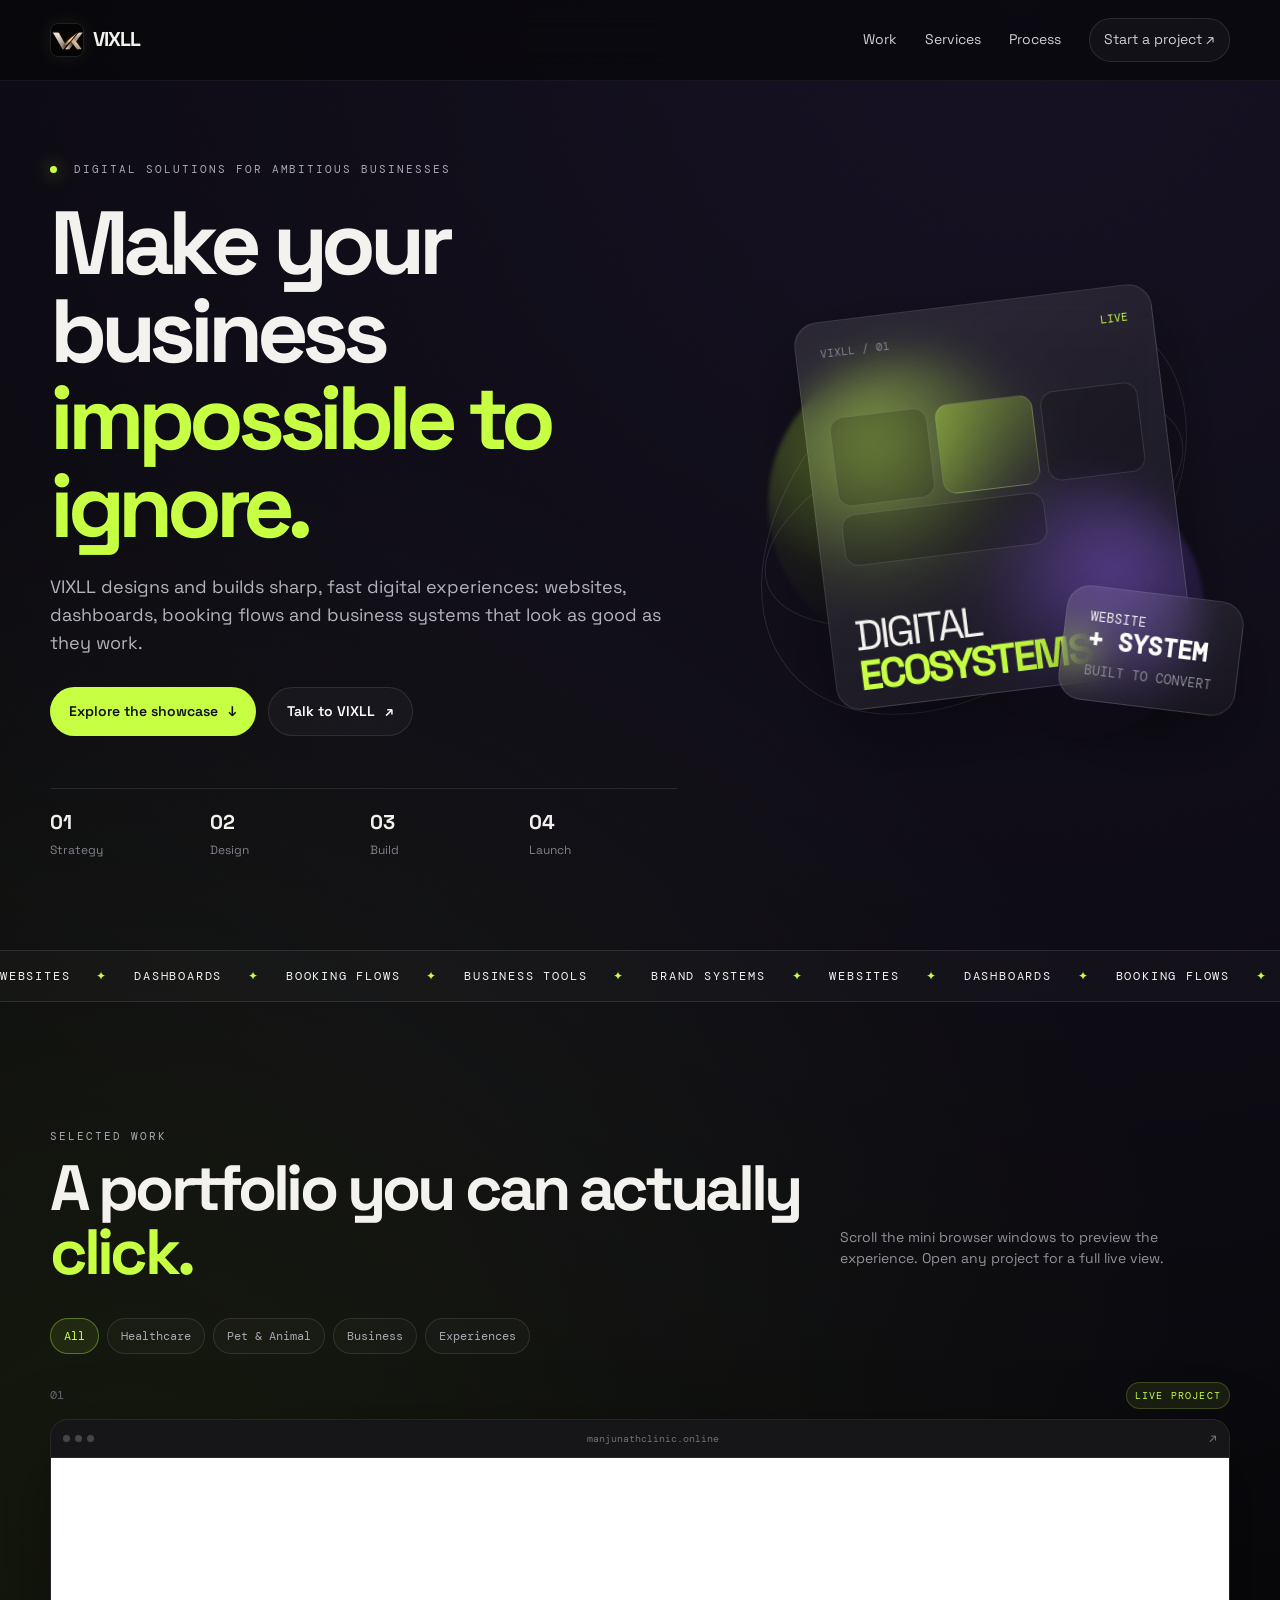
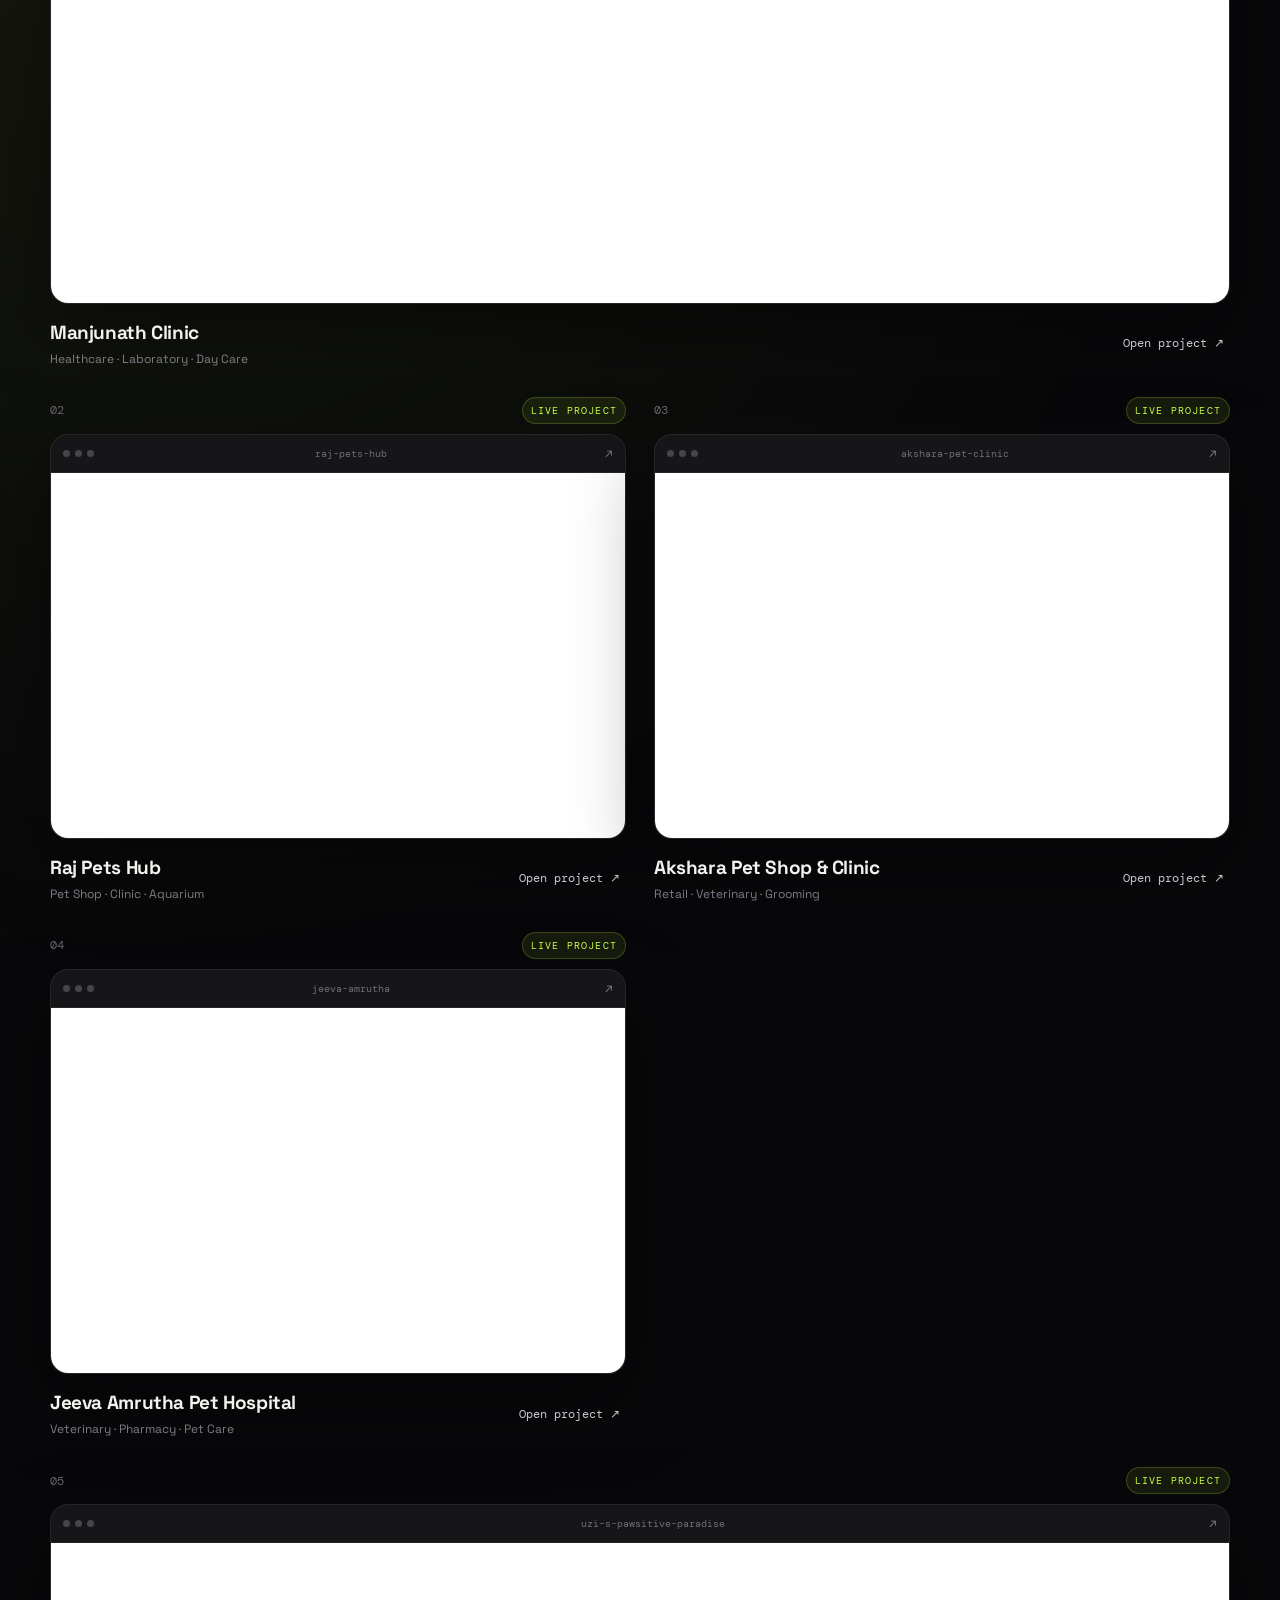
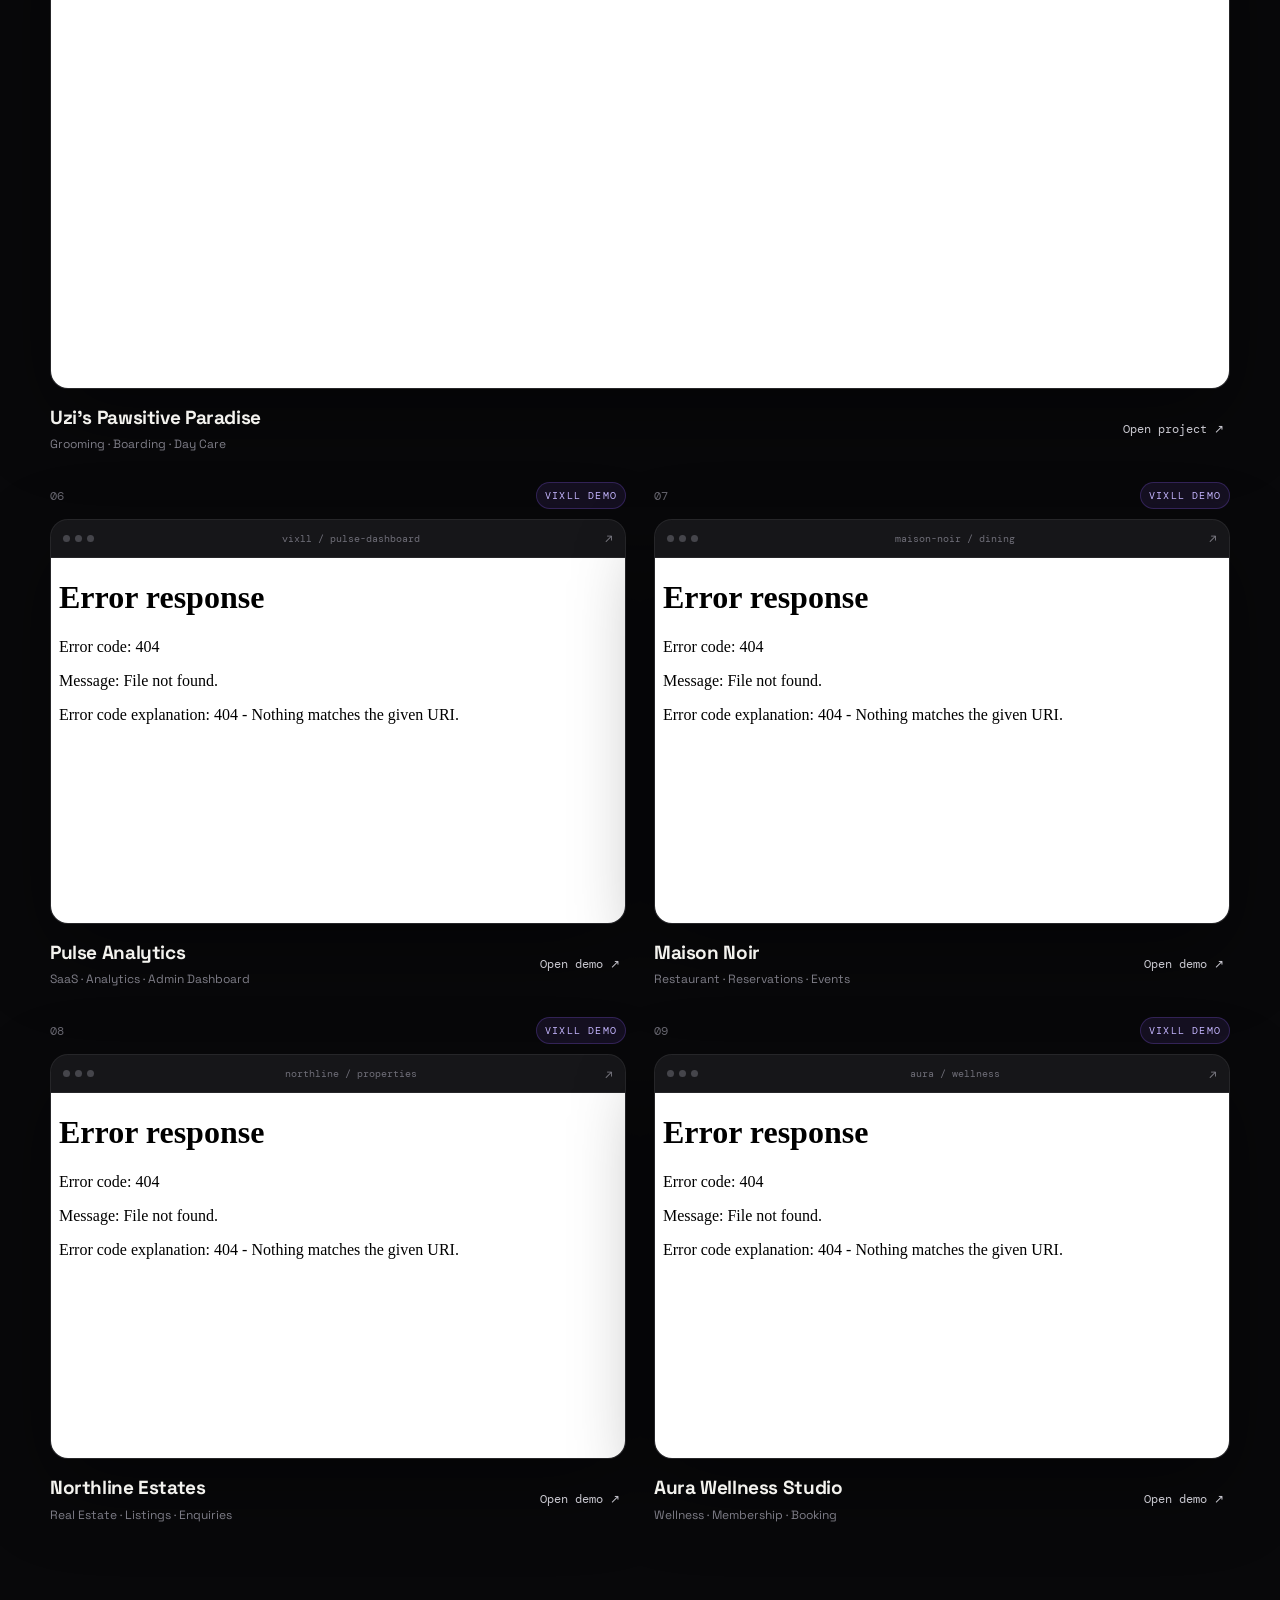
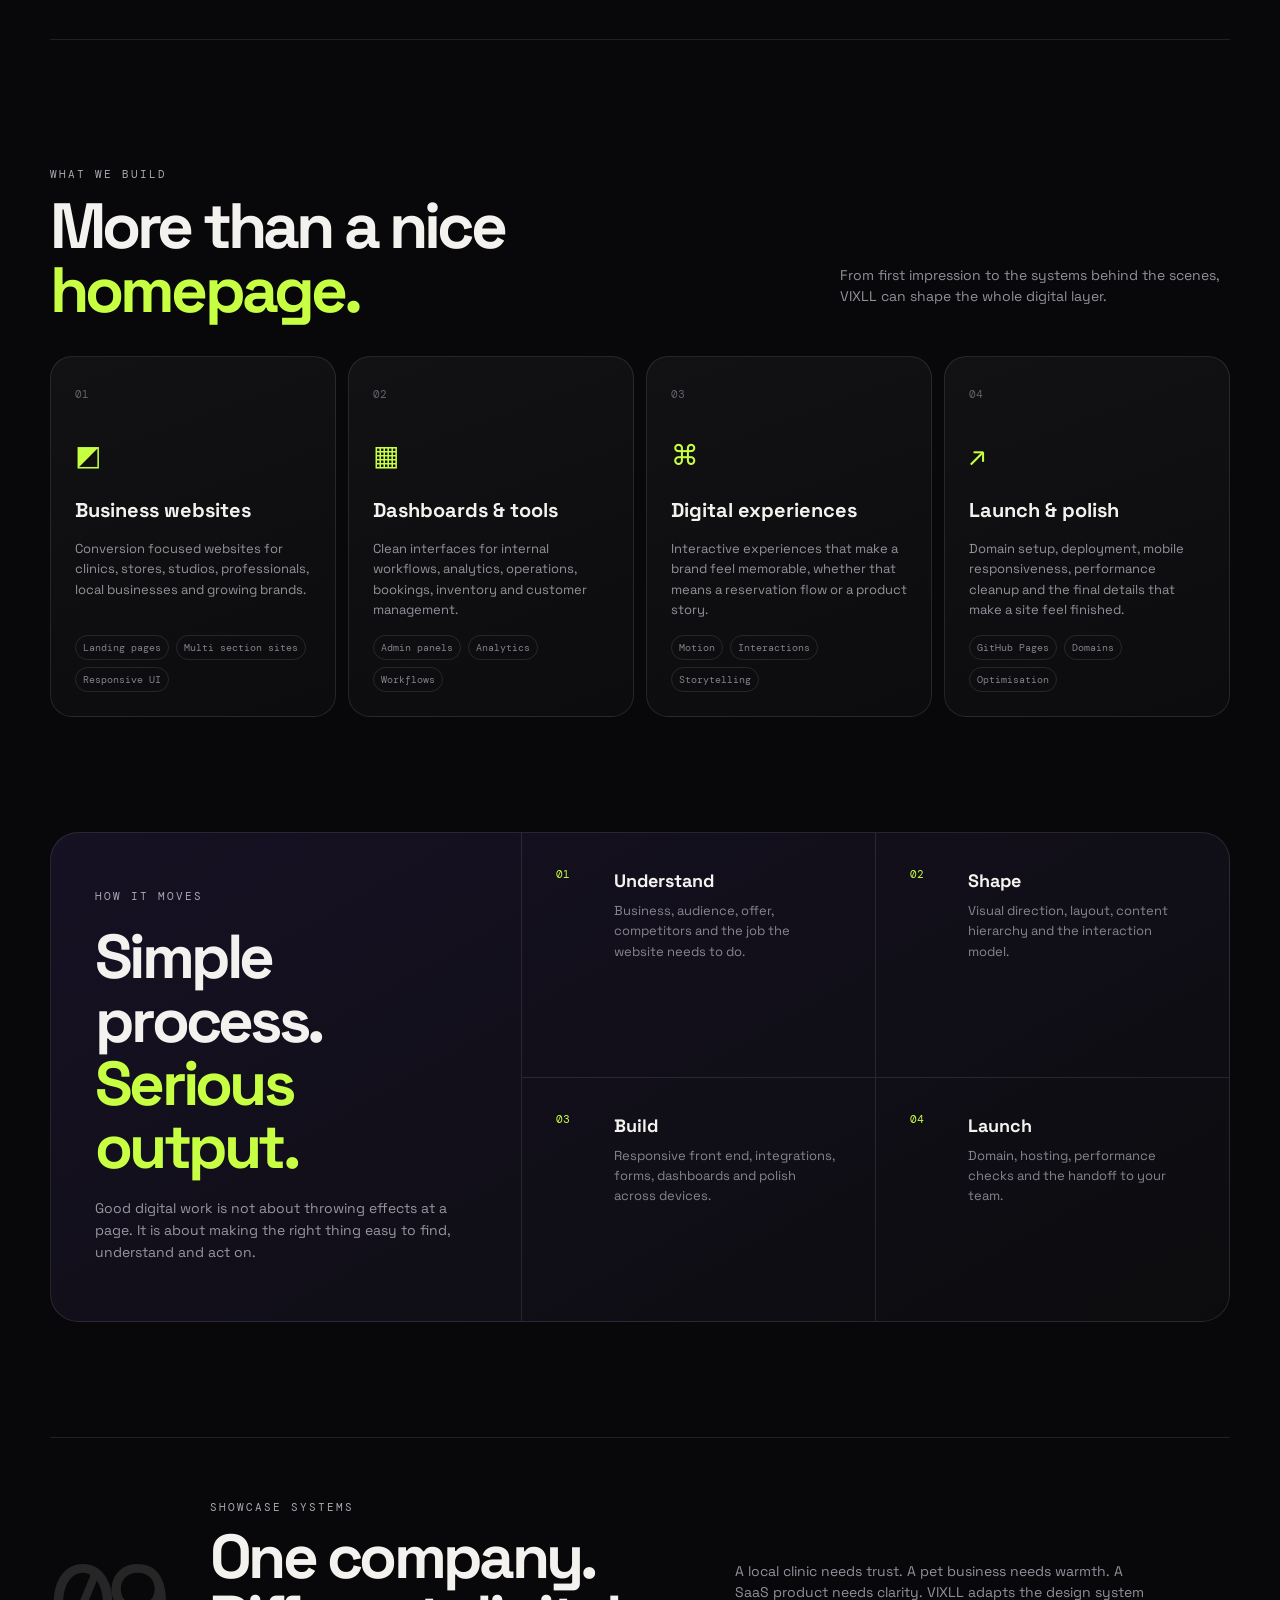
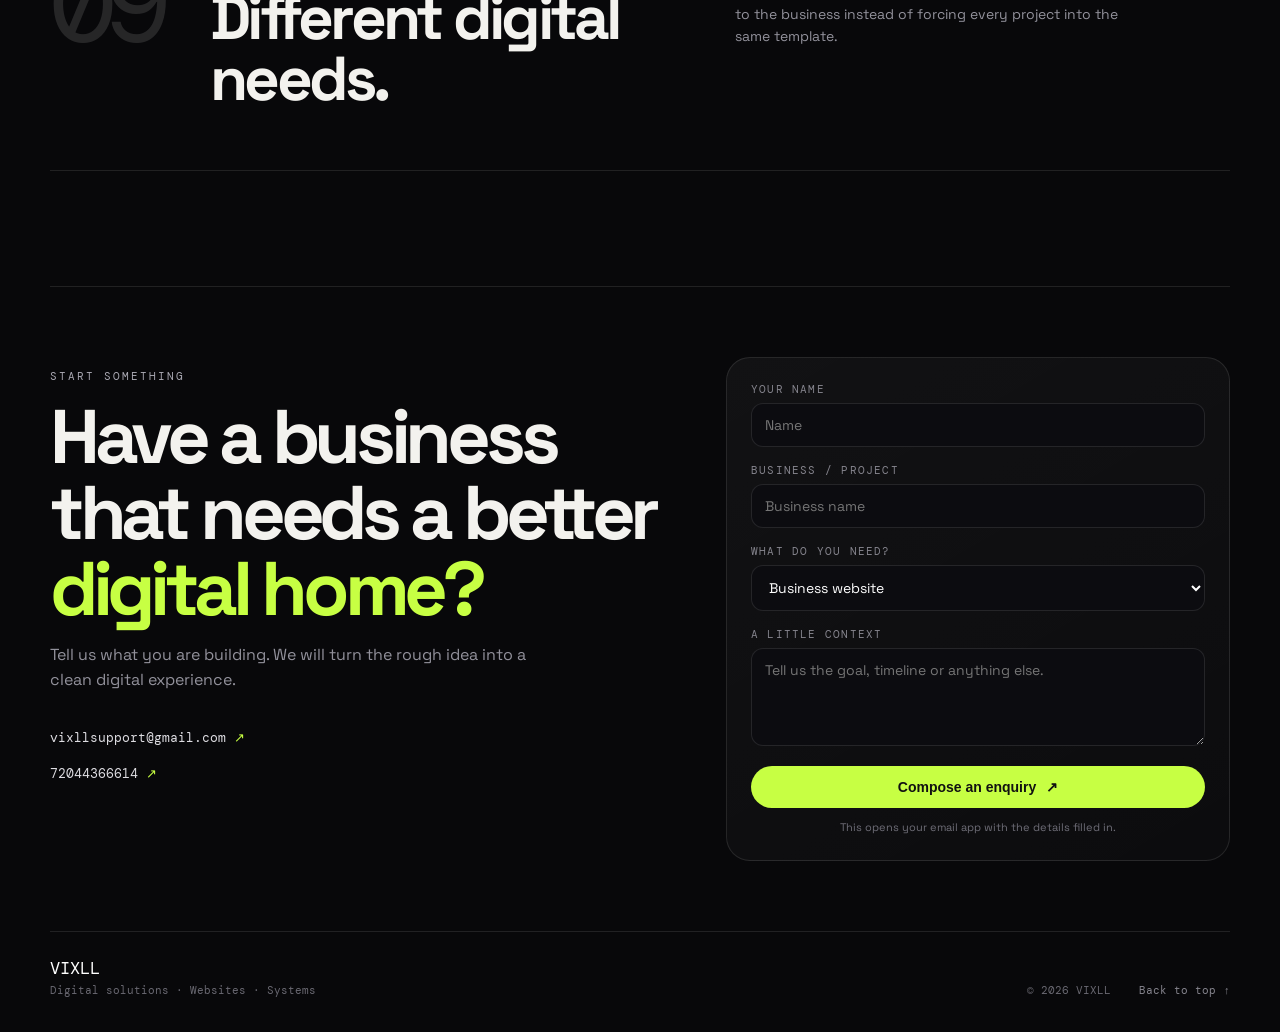
==== index.html @ b2a29000 "Add files via upload" ====
<!DOCTYPE html>
<html lang="en">
<head>
  <meta charset="UTF-8" />
  <meta name="viewport" content="width=device-width, initial-scale=1.0" />
  <meta name="theme-color" content="#09090b" />
  <meta name="description" content="VIXLL creates high-impact websites, dashboards and digital experiences for modern businesses." />
  <title>VIXLL — Digital Solutions</title>
  <link rel="icon" type="image/png" sizes="512x512" href="favicon.png" />
  <link rel="icon" href="favicon.ico" />
  <link rel="apple-touch-icon" href="favicon.png" />
  <link rel="preconnect" href="https://fonts.googleapis.com" />
  <link rel="preconnect" href="https://fonts.gstatic.com" crossorigin />
  <link href="https://fonts.googleapis.com/css2?family=DM+Mono:wght@400;500&family=Space+Grotesk:wght@400;500;600;700&display=swap" rel="stylesheet" />
  <link rel="stylesheet" href="styles.css" />
</head>
<body>
  <div class="noise" aria-hidden="true"></div>
  <header class="site-header">
    <a class="brand" href="#top" aria-label="VIXLL home"><img class="brand-logo" src="vixll-mark.png" alt="VIXLL" /><span>VIXLL</span></a>
    <nav class="nav" aria-label="Primary navigation">
      <a href="#work">Work</a>
      <a href="#services">Services</a>
      <a href="#process">Process</a>
      <a class="nav-cta" href="#contact">Start a project <span>↗</span></a>
    </nav>
    <button class="menu-toggle" aria-label="Open menu" aria-expanded="false">☰</button>
  </header>

  <main id="top">
    <section class="hero section-shell">
      <div class="hero-copy reveal">
        <div class="eyebrow"><span class="status-dot"></span> Digital solutions for ambitious businesses</div>
        <h1>Make your business<br /><span>impossible to ignore.</span></h1>
        <p class="hero-sub">VIXLL designs and builds sharp, fast digital experiences: websites, dashboards, booking flows and business systems that look as good as they work.</p>
        <div class="hero-actions">
          <a class="button button-primary" href="#work">Explore the showcase <span>↓</span></a>
          <a class="button button-ghost" href="#contact">Talk to VIXLL <span>↗</span></a>
        </div>
        <div class="hero-proof">
          <div><strong>01</strong><span>Strategy</span></div>
          <div><strong>02</strong><span>Design</span></div>
          <div><strong>03</strong><span>Build</span></div>
          <div><strong>04</strong><span>Launch</span></div>
        </div>
      </div>
      <div class="hero-art reveal delay-1" aria-hidden="true">
        <div class="orb orb-a"></div>
        <div class="orb orb-b"></div>
        <div class="orbit-ring ring-a"></div>
        <div class="orbit-ring ring-b"></div>
        <div class="hero-card hc-main">
          <div class="card-top"><span>VIXLL / 01</span><span>LIVE</span></div>
          <div class="mini-grid"><span></span><span></span><span></span><span></span></div>
          <div class="card-label">DIGITAL<br /><b>ECOSYSTEMS</b></div>
        </div>
        <div class="hero-card hc-float">WEBSITE<br /><b>+ SYSTEM</b><br /><span>BUILT TO CONVERT</span></div>
      </div>
    </section>

    <section class="marquee" aria-label="VIXLL capabilities">
      <div class="marquee-track">
        <span>WEBSITES</span><i>✦</i><span>DASHBOARDS</span><i>✦</i><span>BOOKING FLOWS</span><i>✦</i><span>BUSINESS TOOLS</span><i>✦</i><span>BRAND SYSTEMS</span><i>✦</i><span>WEBSITES</span><i>✦</i><span>DASHBOARDS</span><i>✦</i><span>BOOKING FLOWS</span><i>✦</i><span>BUSINESS TOOLS</span><i>✦</i><span>BRAND SYSTEMS</span><i>✦</i>
      </div>
    </section>

    <section id="work" class="section-shell section-block">
      <div class="section-head reveal">
        <div><p class="eyebrow">Selected work</p><h2>A portfolio you can actually <em>click.</em></h2></div>
        <p class="section-note">Scroll the mini browser windows to preview the experience. Open any project for a full live view.</p>
      </div>

      <div class="filters reveal delay-1" role="tablist" aria-label="Portfolio filters">
        <button class="filter active" data-filter="all">All</button>
        <button class="filter" data-filter="health">Healthcare</button>
        <button class="filter" data-filter="pet">Pet & Animal</button>
        <button class="filter" data-filter="business">Business</button>
        <button class="filter" data-filter="experience">Experiences</button>
      </div>

      <div class="work-grid" id="workGrid">
        <article class="work-card large reveal" data-category="health">
          <div class="work-meta"><span class="work-index">01</span><span class="badge live">LIVE PROJECT</span></div>
          <div class="browser-frame" data-url="https://manjunathclinic.online/">
            <div class="browser-bar"><span class="dots"><b></b><b></b><b></b></span><span class="browser-url">manjunathclinic.online</span><span class="expand">↗</span></div>
            <iframe loading="lazy" title="Manjunath Clinic website preview" src="https://manjunathclinic.online/"></iframe>
          </div>
          <div class="work-bottom"><div><h3>Manjunath Clinic</h3><p>Healthcare · Laboratory · Day Care</p></div><button class="view-button" data-open="https://manjunathclinic.online/">Open project ↗</button></div>
        </article>

        <article class="work-card reveal" data-category="pet">
          <div class="work-meta"><span class="work-index">02</span><span class="badge live">LIVE PROJECT</span></div>
          <div class="browser-frame" data-url="https://vikasxox.github.io/Raj-pets-hub-/">
            <div class="browser-bar"><span class="dots"><b></b><b></b><b></b></span><span class="browser-url">raj-pets-hub</span><span class="expand">↗</span></div>
            <iframe loading="lazy" title="Raj Pets Hub website preview" src="https://vikasxox.github.io/Raj-pets-hub-/"></iframe>
          </div>
          <div class="work-bottom"><div><h3>Raj Pets Hub</h3><p>Pet Shop · Clinic · Aquarium</p></div><button class="view-button" data-open="https://vikasxox.github.io/Raj-pets-hub-/">Open project ↗</button></div>
        </article>

        <article class="work-card reveal" data-category="pet">
          <div class="work-meta"><span class="work-index">03</span><span class="badge live">LIVE PROJECT</span></div>
          <div class="browser-frame" data-url="https://vikasxox.github.io/Akshara-pet-clinic-/">
            <div class="browser-bar"><span class="dots"><b></b><b></b><b></b></span><span class="browser-url">akshara-pet-clinic</span><span class="expand">↗</span></div>
            <iframe loading="lazy" title="Akshara Pet Shop and Clinic website preview" src="https://vikasxox.github.io/Akshara-pet-clinic-/"></iframe>
          </div>
          <div class="work-bottom"><div><h3>Akshara Pet Shop & Clinic</h3><p>Retail · Veterinary · Grooming</p></div><button class="view-button" data-open="https://vikasxox.github.io/Akshara-pet-clinic-/">Open project ↗</button></div>
        </article>

        <article class="work-card reveal" data-category="pet">
          <div class="work-meta"><span class="work-index">04</span><span class="badge live">LIVE PROJECT</span></div>
          <div class="browser-frame" data-url="https://vikasxox.github.io/Jeeva-amrutha-/">
            <div class="browser-bar"><span class="dots"><b></b><b></b><b></b></span><span class="browser-url">jeeva-amrutha</span><span class="expand">↗</span></div>
            <iframe loading="lazy" title="Jeeva Amrutha Pet Hospital website preview" src="https://vikasxox.github.io/Jeeva-amrutha-/"></iframe>
          </div>
          <div class="work-bottom"><div><h3>Jeeva Amrutha Pet Hospital</h3><p>Veterinary · Pharmacy · Pet Care</p></div><button class="view-button" data-open="https://vikasxox.github.io/Jeeva-amrutha-/">Open project ↗</button></div>
        </article>

        <article class="work-card large reveal" data-category="pet">
          <div class="work-meta"><span class="work-index">05</span><span class="badge live">LIVE PROJECT</span></div>
          <div class="browser-frame" data-url="https://vikasxox.github.io/Uzi-s-pawsitive-paradise/">
            <div class="browser-bar"><span class="dots"><b></b><b></b><b></b></span><span class="browser-url">uzi-s-pawsitive-paradise</span><span class="expand">↗</span></div>
            <iframe loading="lazy" title="Uzi's Pawsitive Paradise website preview" src="https://vikasxox.github.io/Uzi-s-pawsitive-paradise/"></iframe>
          </div>
          <div class="work-bottom"><div><h3>Uzi's Pawsitive Paradise</h3><p>Grooming · Boarding · Day Care</p></div><button class="view-button" data-open="https://vikasxox.github.io/Uzi-s-pawsitive-paradise/">Open project ↗</button></div>
        </article>

        <article class="work-card reveal" data-category="business">
          <div class="work-meta"><span class="work-index">06</span><span class="badge demo">VIXLL DEMO</span></div>
          <div class="browser-frame" data-local="demos/saas-dashboard.html">
            <div class="browser-bar"><span class="dots"><b></b><b></b><b></b></span><span class="browser-url">vixll / pulse-dashboard</span><span class="expand">↗</span></div>
            <iframe loading="lazy" title="SaaS analytics dashboard demo" src="demos/saas-dashboard.html"></iframe>
          </div>
          <div class="work-bottom"><div><h3>Pulse Analytics</h3><p>SaaS · Analytics · Admin Dashboard</p></div><button class="view-button" data-open="demos/saas-dashboard.html">Open demo ↗</button></div>
        </article>

        <article class="work-card reveal" data-category="experience">
          <div class="work-meta"><span class="work-index">07</span><span class="badge demo">VIXLL DEMO</span></div>
          <div class="browser-frame" data-local="demos/restaurant.html">
            <div class="browser-bar"><span class="dots"><b></b><b></b><b></b></span><span class="browser-url">maison-noir / dining</span><span class="expand">↗</span></div>
            <iframe loading="lazy" title="Restaurant website demo" src="demos/restaurant.html"></iframe>
          </div>
          <div class="work-bottom"><div><h3>Maison Noir</h3><p>Restaurant · Reservations · Events</p></div><button class="view-button" data-open="demos/restaurant.html">Open demo ↗</button></div>
        </article>

        <article class="work-card reveal" data-category="business">
          <div class="work-meta"><span class="work-index">08</span><span class="badge demo">VIXLL DEMO</span></div>
          <div class="browser-frame" data-local="demos/real-estate.html">
            <div class="browser-bar"><span class="dots"><b></b><b></b><b></b></span><span class="browser-url">northline / properties</span><span class="expand">↗</span></div>
            <iframe loading="lazy" title="Real estate website demo" src="demos/real-estate.html"></iframe>
          </div>
          <div class="work-bottom"><div><h3>Northline Estates</h3><p>Real Estate · Listings · Enquiries</p></div><button class="view-button" data-open="demos/real-estate.html">Open demo ↗</button></div>
        </article>

        <article class="work-card reveal" data-category="experience">
          <div class="work-meta"><span class="work-index">09</span><span class="badge demo">VIXLL DEMO</span></div>
          <div class="browser-frame" data-local="demos/wellness.html">
            <div class="browser-bar"><span class="dots"><b></b><b></b><b></b></span><span class="browser-url">aura / wellness</span><span class="expand">↗</span></div>
            <iframe loading="lazy" title="Wellness studio website demo" src="demos/wellness.html"></iframe>
          </div>
          <div class="work-bottom"><div><h3>Aura Wellness Studio</h3><p>Wellness · Membership · Booking</p></div><button class="view-button" data-open="demos/wellness.html">Open demo ↗</button></div>
        </article>
      </div>
    </section>

    <section id="services" class="section-shell section-block services-block">
      <div class="section-head reveal"><div><p class="eyebrow">What we build</p><h2>More than a nice <em>homepage.</em></h2></div><p class="section-note">From first impression to the systems behind the scenes, VIXLL can shape the whole digital layer.</p></div>
      <div class="services-grid">
        <article class="service-card reveal"><span>01</span><div class="service-icon">◩</div><h3>Business websites</h3><p>Conversion focused websites for clinics, stores, studios, professionals, local businesses and growing brands.</p><div class="service-tags"><b>Landing pages</b><b>Multi section sites</b><b>Responsive UI</b></div></article>
        <article class="service-card reveal delay-1"><span>02</span><div class="service-icon">▦</div><h3>Dashboards & tools</h3><p>Clean interfaces for internal workflows, analytics, operations, bookings, inventory and customer management.</p><div class="service-tags"><b>Admin panels</b><b>Analytics</b><b>Workflows</b></div></article>
        <article class="service-card reveal delay-2"><span>03</span><div class="service-icon">⌘</div><h3>Digital experiences</h3><p>Interactive experiences that make a brand feel memorable, whether that means a reservation flow or a product story.</p><div class="service-tags"><b>Motion</b><b>Interactions</b><b>Storytelling</b></div></article>
        <article class="service-card reveal delay-3"><span>04</span><div class="service-icon">↗</div><h3>Launch & polish</h3><p>Domain setup, deployment, mobile responsiveness, performance cleanup and the final details that make a site feel finished.</p><div class="service-tags"><b>GitHub Pages</b><b>Domains</b><b>Optimisation</b></div></article>
      </div>
    </section>

    <section id="process" class="section-shell process-section">
      <div class="process-panel reveal">
        <div class="process-intro"><p class="eyebrow">How it moves</p><h2>Simple process.<br /><em>Serious output.</em></h2><p>Good digital work is not about throwing effects at a page. It is about making the right thing easy to find, understand and act on.</p></div>
        <div class="process-steps">
          <div class="process-step"><span>01</span><div><h3>Understand</h3><p>Business, audience, offer, competitors and the job the website needs to do.</p></div></div>
          <div class="process-step"><span>02</span><div><h3>Shape</h3><p>Visual direction, layout, content hierarchy and the interaction model.</p></div></div>
          <div class="process-step"><span>03</span><div><h3>Build</h3><p>Responsive front end, integrations, forms, dashboards and polish across devices.</p></div></div>
          <div class="process-step"><span>04</span><div><h3>Launch</h3><p>Domain, hosting, performance checks and the handoff to your team.</p></div></div>
        </div>
      </div>
    </section>

    <section class="section-shell proof-section">
      <div class="proof-card reveal"><div class="proof-number">09</div><div><p class="eyebrow">Showcase systems</p><h2>One company.<br />Different digital needs.</h2></div><p class="proof-copy">A local clinic needs trust. A pet business needs warmth. A SaaS product needs clarity. VIXLL adapts the design system to the business instead of forcing every project into the same template.</p></div>
    </section>

    <section id="contact" class="section-shell contact-section">
      <div class="contact-grid reveal">
        <div><p class="eyebrow">Start something</p><h2>Have a business that needs a better <em>digital home?</em></h2><p class="contact-copy">Tell us what you are building. We will turn the rough idea into a clean digital experience.</p><div class="contact-links"><a href="mailto:vixllsupport@gmail.com">vixllsupport@gmail.com <span>↗</span></a><a href="tel:72044366614">72044366614 <span>↗</span></a></div></div>
        <form class="contact-form" id="contactForm">
          <label>Your name<input name="name" required placeholder="Name" /></label>
          <label>Business / project<input name="business" required placeholder="Business name" /></label>
          <label>What do you need?<select name="need"><option>Business website</option><option>Dashboard / internal tool</option><option>Booking / enquiry flow</option><option>Something custom</option></select></label>
          <label>A little context<textarea name="message" rows="4" placeholder="Tell us the goal, timeline or anything else."></textarea></label>
          <button class="button button-primary" type="submit">Compose an enquiry <span>↗</span></button>
          <p class="form-note">This opens your email app with the details filled in.</p>
        </form>
      </div>
    </section>
  </main>

  <footer class="site-footer section-shell"><div><span class="footer-mark">VIXLL</span><p>Digital solutions · Websites · Systems</p></div><div><span>© <span id="year"></span> VIXLL</span><a href="#top">Back to top ↑</a></div></footer>

  <div class="modal" id="projectModal" aria-hidden="true">
    <div class="modal-backdrop" data-close-modal></div>
    <div class="modal-panel" role="dialog" aria-modal="true" aria-label="Project preview">
      <div class="modal-head"><div><span class="modal-kicker">VIXLL PROJECT VIEW</span><span class="modal-url" id="modalUrl"></span></div><button class="close-modal" aria-label="Close preview" data-close-modal>×</button></div>
      <iframe id="modalFrame" title="Expanded website preview"></iframe>
    </div>
  </div>

  <script src="script.js"></script>
</body>
</html>
---- styles.css ----
:root{--bg:#08080a;--panel:#101014;--panel-2:#15151b;--text:#f3f2ee;--muted:#9b9aa5;--line:rgba(255,255,255,.1);--lime:#c7ff43;--violet:#8b5cf6;--shadow:0 30px 80px rgba(0,0,0,.42)}
*{box-sizing:border-box}html{scroll-behavior:smooth}body{margin:0;background:radial-gradient(circle at 80% 0%,rgba(139,92,246,.11),transparent 22%),radial-gradient(circle at 10% 20%,rgba(199,255,67,.07),transparent 18%),var(--bg);color:var(--text);font-family:'Space Grotesk',system-ui,sans-serif;line-height:1.55}.noise{position:fixed;inset:0;pointer-events:none;opacity:.035;background-image:url("data:image/svg+xml,%3Csvg xmlns='http://www.w3.org/2000/svg' width='120' height='120' viewBox='0 0 120 120'%3E%3Cfilter id='n'%3E%3CfeTurbulence type='fractalNoise' baseFrequency='.9' numOctaves='2' stitchTiles='stitch'/%3E%3C/filter%3E%3Crect width='100%25' height='100%25' filter='url(%23n)' opacity='.35'/%3E%3C/svg%3E")}.section-shell{width:min(1180px,calc(100% - 40px));margin-inline:auto}.site-header{position:sticky;top:0;z-index:100;display:flex;align-items:center;justify-content:space-between;padding:18px max(20px,calc((100vw - 1180px)/2));background:rgba(8,8,10,.72);border-bottom:1px solid rgba(255,255,255,.06);backdrop-filter:blur(16px)}.brand{display:flex;align-items:center;gap:9px;color:var(--text);font-weight:700;letter-spacing:-.05em;text-decoration:none;font-size:20px}.brand-logo{width:34px;height:34px;object-fit:cover;border-radius:8px;border:1px solid rgba(255,255,255,.1);box-shadow:0 0 18px rgba(255,188,100,.08)}.brand-mark{display:grid;place-items:center;width:30px;height:30px;border:1px solid rgba(199,255,67,.45);border-radius:9px;color:var(--lime);font-family:'DM Mono',monospace;font-size:14px}.nav{display:flex;align-items:center;gap:28px}.nav a{color:#cfcfd4;text-decoration:none;font-size:14px}.nav a:hover{color:white}.nav-cta{border:1px solid var(--line);padding:10px 14px;border-radius:999px;background:rgba(255,255,255,.035)}.menu-toggle{display:none;background:none;color:white;border:0;font-size:22px}.hero{min-height:calc(100vh - 67px);display:grid;grid-template-columns:1.1fr .9fr;align-items:center;gap:40px;padding:80px 0 90px}.eyebrow{font-family:'DM Mono',monospace;font-size:11px;text-transform:uppercase;letter-spacing:.18em;color:#a9a8b2}.status-dot{display:inline-block;width:7px;height:7px;border-radius:50%;background:var(--lime);box-shadow:0 0 18px rgba(199,255,67,.7);margin-right:8px}.hero h1{font-size:clamp(54px,7vw,104px);line-height:.98;letter-spacing:-.07em;margin:22px 0}.hero h1 span,h2 em{color:var(--lime);font-style:normal}.hero-sub{max-width:650px;color:#b4b3bc;font-size:18px;margin:0 0 30px}.hero-actions{display:flex;gap:12px;flex-wrap:wrap}.button{display:inline-flex;align-items:center;justify-content:center;gap:10px;border-radius:999px;padding:13px 18px;text-decoration:none;font-weight:600;font-size:14px;cursor:pointer;border:1px solid transparent}.button-primary{background:var(--lime);color:#111}.button-primary:hover{transform:translateY(-1px);box-shadow:0 12px 30px rgba(199,255,67,.18)}.button-ghost{border-color:var(--line);color:white;background:rgba(255,255,255,.03)}.button-ghost:hover{background:rgba(255,255,255,.07)}.hero-proof{display:grid;grid-template-columns:repeat(4,1fr);gap:12px;margin-top:52px;padding-top:18px;border-top:1px solid var(--line)}.hero-proof div{display:flex;flex-direction:column;gap:3px}.hero-proof strong{font-size:20px}.hero-proof span{color:#81818b;font-size:12px}.hero-art{height:520px;position:relative;display:grid;place-items:center}.orb{position:absolute;border-radius:50%;filter:blur(2px)}.orb-a{width:300px;height:300px;background:radial-gradient(circle at 35% 30%,rgba(199,255,67,.55),rgba(199,255,67,.06) 48%,transparent 70%);left:10%;top:20%}.orb-b{width:260px;height:260px;background:radial-gradient(circle at 65% 40%,rgba(139,92,246,.52),rgba(139,92,246,.06) 54%,transparent 72%);right:5%;bottom:6%}.orbit-ring{position:absolute;border:1px solid rgba(255,255,255,.11);border-radius:50%;transform:rotate(-20deg)}.ring-a{width:440px;height:190px}.ring-b{width:330px;height:490px;transform:rotate(48deg)}.hero-card{position:absolute;border:1px solid rgba(255,255,255,.12);background:linear-gradient(145deg,rgba(255,255,255,.1),rgba(255,255,255,.025));backdrop-filter:blur(20px);box-shadow:var(--shadow);border-radius:24px}.hc-main{width:360px;height:390px;padding:24px;transform:rotate(-7deg);right:11%;top:10%}.card-top{display:flex;justify-content:space-between;color:#85848f;font:11px 'DM Mono',monospace}.card-top span:last-child{color:var(--lime)}.mini-grid{display:grid;grid-template-columns:repeat(3,1fr);gap:8px;margin:58px 0 50px}.mini-grid span{height:90px;border:1px solid rgba(255,255,255,.12);border-radius:14px;background:rgba(0,0,0,.16)}.mini-grid span:nth-child(2){background:linear-gradient(155deg,rgba(199,255,67,.34),rgba(199,255,67,.03));}.mini-grid span:nth-child(4){grid-column:span 2;height:52px}.card-label{font-size:42px;letter-spacing:-.07em;line-height:.96}.card-label b{color:var(--lime)}.hc-float{right:-2%;bottom:12%;padding:22px 24px;font:13px 'DM Mono',monospace;line-height:1.2;transform:rotate(7deg)}.hc-float b{font-size:25px;color:#fff}.hc-float span{display:block;color:#8d8c96;margin-top:8px}.marquee{border-block:1px solid var(--line);overflow:hidden;background:rgba(255,255,255,.02)}.marquee-track{display:flex;width:max-content;gap:26px;align-items:center;white-space:nowrap;padding:17px 0;animation:marquee 32s linear infinite;font:12px 'DM Mono',monospace;letter-spacing:.15em}.marquee-track i{color:var(--lime);font-style:normal}@keyframes marquee{to{transform:translateX(-50%)}}.section-block{padding:115px 0}.section-head{display:flex;justify-content:space-between;gap:40px;align-items:end;margin-bottom:34px}.section-head h2{font-size:clamp(40px,5vw,64px);line-height:1;letter-spacing:-.06em;margin:10px 0 0}.section-note{max-width:390px;color:#92919b;font-size:14px}.filters{display:flex;gap:8px;flex-wrap:wrap;margin-bottom:28px}.filter{border:1px solid var(--line);background:rgba(255,255,255,.025);color:#a9a8b1;border-radius:999px;padding:9px 13px;font:12px 'DM Mono',monospace;cursor:pointer}.filter.active,.filter:hover{background:rgba(199,255,67,.08);border-color:rgba(199,255,67,.35);color:var(--lime)}.work-grid{display:grid;grid-template-columns:repeat(2,minmax(0,1fr));gap:28px}.work-card{min-width:0}.work-card.large{grid-column:span 2}.work-card.hidden{display:none}.work-meta{display:flex;align-items:center;justify-content:space-between;margin-bottom:10px}.work-index{font:12px 'DM Mono',monospace;color:#65646d}.badge{font:10px 'DM Mono',monospace;letter-spacing:.12em;padding:6px 8px;border-radius:999px}.badge.live{background:rgba(199,255,67,.08);color:var(--lime);border:1px solid rgba(199,255,67,.2)}.badge.demo{background:rgba(139,92,246,.1);color:#c4b5fd;border:1px solid rgba(139,92,246,.25)}.browser-frame{background:#0d0d11;border:1px solid rgba(255,255,255,.1);border-radius:18px;overflow:hidden;box-shadow:var(--shadow);cursor:pointer}.browser-bar{height:38px;display:flex;align-items:center;gap:10px;padding:0 12px;border-bottom:1px solid rgba(255,255,255,.07);background:rgba(255,255,255,.035)}.dots{display:flex;gap:5px}.dots b{width:7px;height:7px;border-radius:50%;background:#45454b;display:block}.browser-url{margin-left:3px;flex:1;min-width:0;overflow:hidden;text-overflow:ellipsis;white-space:nowrap;font:10px 'DM Mono',monospace;color:#6f6e78;text-align:center}.expand{font-size:13px;color:#77767f}.browser-frame iframe{display:block;width:100%;height:365px;border:0;background:white}.work-card.large .browser-frame iframe{height:445px}.work-bottom{display:flex;justify-content:space-between;align-items:center;gap:20px;padding-top:14px}.work-bottom h3{font-size:19px;margin:0 0 3px;letter-spacing:-.02em}.work-bottom p{font-size:12px;color:#7e7d87;margin:0}.view-button{background:none;border:0;color:#c8c7cf;font:12px 'DM Mono',monospace;cursor:pointer;white-space:nowrap}.view-button:hover{color:var(--lime)}.services-block{border-top:1px solid var(--line)}.services-grid{display:grid;grid-template-columns:repeat(4,1fr);gap:12px}.service-card{min-height:290px;background:linear-gradient(160deg,rgba(255,255,255,.045),rgba(255,255,255,.018));border:1px solid var(--line);border-radius:22px;padding:24px;transition:.3s}.service-card:hover{transform:translateY(-5px);border-color:rgba(255,255,255,.18)}.service-card>span{font:11px 'DM Mono',monospace;color:#64636c}.service-icon{font-size:28px;margin:28px 0 18px;color:var(--lime)}.service-card h3{margin:0 0 9px;font-size:20px}.service-card p{color:#94939c;font-size:13px;min-height:83px}.service-tags{display:flex;flex-wrap:wrap;gap:7px}.service-tags b{font:10px 'DM Mono',monospace;color:#83818c;border:1px solid var(--line);padding:5px 7px;border-radius:999px}.process-section{padding:0 0 115px}.process-panel{display:grid;grid-template-columns:.8fr 1.2fr;background:linear-gradient(150deg,rgba(139,92,246,.11),rgba(255,255,255,.02));border:1px solid var(--line);border-radius:28px;overflow:hidden}.process-intro{padding:44px;border-right:1px solid var(--line)}.process-intro h2{font-size:clamp(40px,5vw,62px);line-height:1.02;letter-spacing:-.06em;margin:20px 0}.process-intro p:last-child{color:#9897a0;font-size:14px;max-width:360px}.process-steps{display:grid;grid-template-columns:1fr 1fr}.process-step{padding:34px;border-bottom:1px solid var(--line);display:grid;grid-template-columns:40px 1fr;gap:18px}.process-step:nth-child(odd){border-right:1px solid var(--line)}.process-step:nth-last-child(-n+2){border-bottom:0}.process-step>span{font:11px 'DM Mono',monospace;color:var(--lime)}.process-step h3{margin:0 0 6px;font-size:18px}.process-step p{color:#878690;font-size:13px;margin:0}.proof-section{padding:0 0 115px}.proof-card{display:grid;grid-template-columns:130px 1fr 1fr;gap:30px;align-items:center;border-top:1px solid var(--line);border-bottom:1px solid var(--line);padding:50px 0}.proof-number{font:clamp(60px,9vw,110px) 'DM Mono',monospace;color:rgba(255,255,255,.12);letter-spacing:-.1em}.proof-card h2{font-size:clamp(40px,5vw,62px);line-height:.98;letter-spacing:-.06em;margin:10px 0}.proof-copy{color:#92919b;font-size:14px;max-width:420px}.contact-section{padding-bottom:70px}.contact-grid{display:grid;grid-template-columns:1.1fr .9fr;gap:60px;padding:70px 0 0;border-top:1px solid var(--line)}.contact-grid h2{font-size:clamp(45px,6vw,76px);line-height:1;letter-spacing:-.07em;margin:14px 0}.contact-copy{color:#92919b;max-width:500px}.contact-links{display:flex;flex-direction:column;gap:5px;margin-top:30px}.contact-links a{color:#dedde2;font:13px 'DM Mono',monospace;text-decoration:none;padding:7px 0;width:max-content}.contact-links a:hover{color:var(--lime)}.contact-links span{color:var(--lime)}.contact-form{background:linear-gradient(150deg,rgba(255,255,255,.045),rgba(255,255,255,.018));border:1px solid var(--line);border-radius:24px;padding:24px}.contact-form label{display:block;color:#85848d;font:11px 'DM Mono',monospace;text-transform:uppercase;letter-spacing:.11em;margin-bottom:16px}.contact-form input,.contact-form select,.contact-form textarea{display:block;width:100%;margin-top:7px;border:1px solid var(--line);border-radius:12px;background:#0c0c10;color:white;padding:12px 13px;font:14px 'Space Grotesk',sans-serif;outline:none;resize:vertical}.contact-form input:focus,.contact-form select:focus,.contact-form textarea:focus{border-color:rgba(199,255,67,.4);box-shadow:0 0 0 3px rgba(199,255,67,.06)}.contact-form .button{width:100%;margin-top:4px;border:0}.form-note{color:#6f6e78;font-size:11px;margin:11px 0 0;text-align:center}.site-footer{display:flex;justify-content:space-between;align-items:end;padding:25px 0 35px;border-top:1px solid var(--line);color:#696871;font:11px 'DM Mono',monospace}.footer-mark{color:white;font-size:17px}.site-footer p{margin:4px 0 0}.site-footer div:last-child{display:flex;gap:28px}.site-footer a{color:#85848d;text-decoration:none}.site-footer a:hover{color:var(--lime)}.modal{position:fixed;inset:0;z-index:1000;display:none}.modal.open{display:block}.modal-backdrop{position:absolute;inset:0;background:rgba(0,0,0,.78);backdrop-filter:blur(10px)}.modal-panel{position:absolute;inset:4vh 3vw;background:#0d0d10;border:1px solid rgba(255,255,255,.15);border-radius:22px;overflow:hidden;box-shadow:0 40px 120px rgba(0,0,0,.65);display:flex;flex-direction:column}.modal-head{height:54px;display:flex;align-items:center;justify-content:space-between;padding:0 16px;border-bottom:1px solid var(--line);background:#101014}.modal-kicker{font:10px 'DM Mono',monospace;color:var(--lime);display:block}.modal-url{font:10px 'DM Mono',monospace;color:#77767f}.close-modal{width:32px;height:32px;border-radius:50%;border:1px solid var(--line);color:#ccc;background:#17171c;font-size:22px;cursor:pointer}.modal-panel iframe{flex:1;width:100%;border:0;background:white}.reveal{opacity:0;transform:translateY(18px);transition:opacity .7s ease,transform .7s ease}.reveal.visible{opacity:1;transform:translateY(0)}.delay-1{transition-delay:.07s}.delay-2{transition-delay:.14s}.delay-3{transition-delay:.21s}
@media(max-width:980px){.nav{gap:17px}.hero{grid-template-columns:1fr}.hero-art{display:none}.work-grid{grid-template-columns:1fr}.work-card.large{grid-column:span 1}.work-card.large .browser-frame iframe,.browser-frame iframe{height:360px}.services-grid{grid-template-columns:1fr 1fr}.process-panel,.contact-grid{grid-template-columns:1fr}.process-intro{border-right:0;border-bottom:1px solid var(--line)}.proof-card{grid-template-columns:100px 1fr}.proof-copy{grid-column:2}.process-step:nth-child(odd){border-right:0}.process-step:nth-last-child(-n+2){border-bottom:1px solid var(--line)}.process-step:last-child{border-bottom:0}}
@media(max-width:720px){.section-shell{width:min(100% - 24px,1180px)}.site-header{padding:15px 12px}.nav{display:none;position:absolute;top:62px;right:12px;left:12px;flex-direction:column;align-items:stretch;padding:10px;background:rgba(17,17,20,.97);border:1px solid var(--line);border-radius:18px}.nav.open{display:flex}.nav a{padding:10px 9px}.menu-toggle{display:block}.hero{padding-top:62px;min-height:auto}.hero h1{font-size:53px}.hero-sub{font-size:16px}.hero-proof{margin-top:38px}.section-block{padding:82px 0}.section-head{display:block}.section-note{margin-top:18px}.services-grid{grid-template-columns:1fr}.process-steps{grid-template-columns:1fr}.process-step{border-right:0!important}.proof-card{grid-template-columns:1fr;gap:12px;padding:38px 0}.proof-copy{grid-column:1}.proof-number{font-size:72px}.contact-grid{gap:35px;padding-top:50px}.contact-grid h2{font-size:50px}.contact-form{padding:18px}.site-footer{display:block}.site-footer div:last-child{margin-top:18px;justify-content:space-between}.work-bottom{align-items:flex-start;flex-direction:column}.view-button{padding:0}.modal-panel{inset:2vh 2.5vw}.marquee-track{animation-duration:26s}}
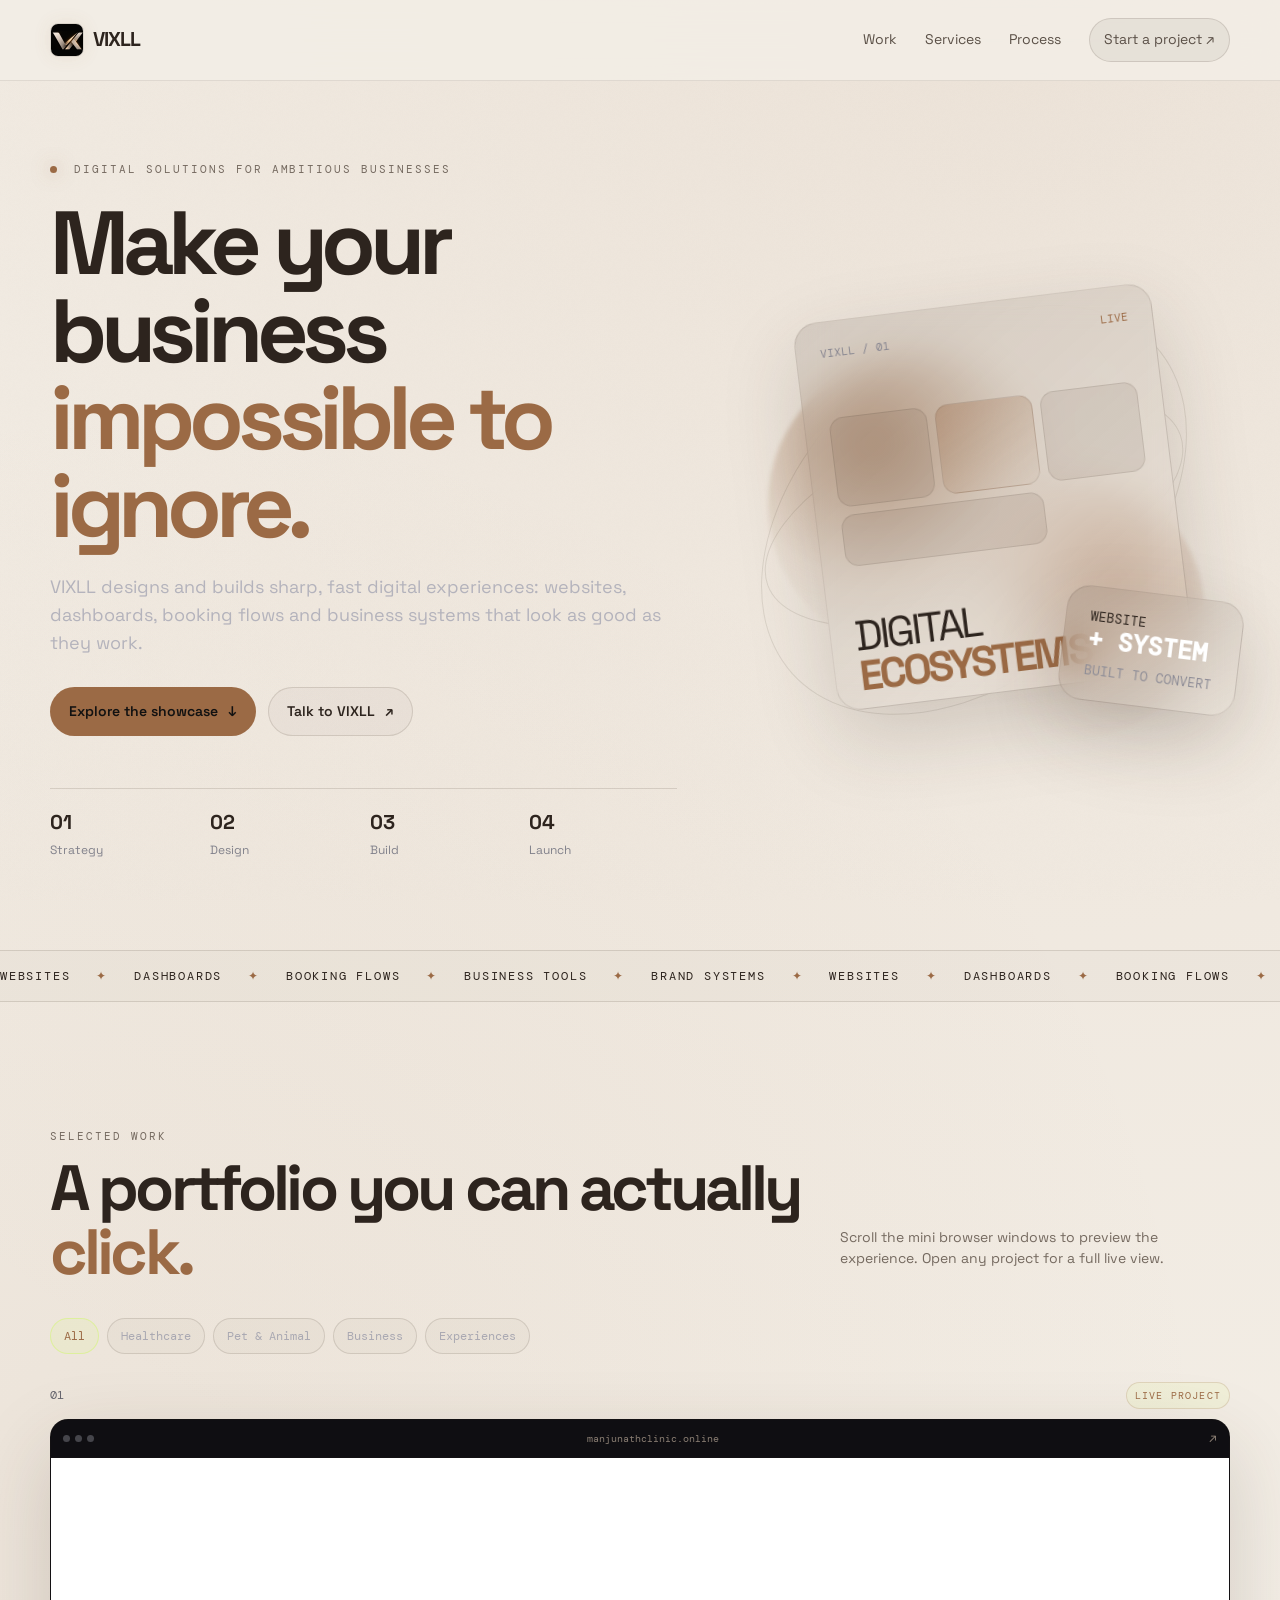
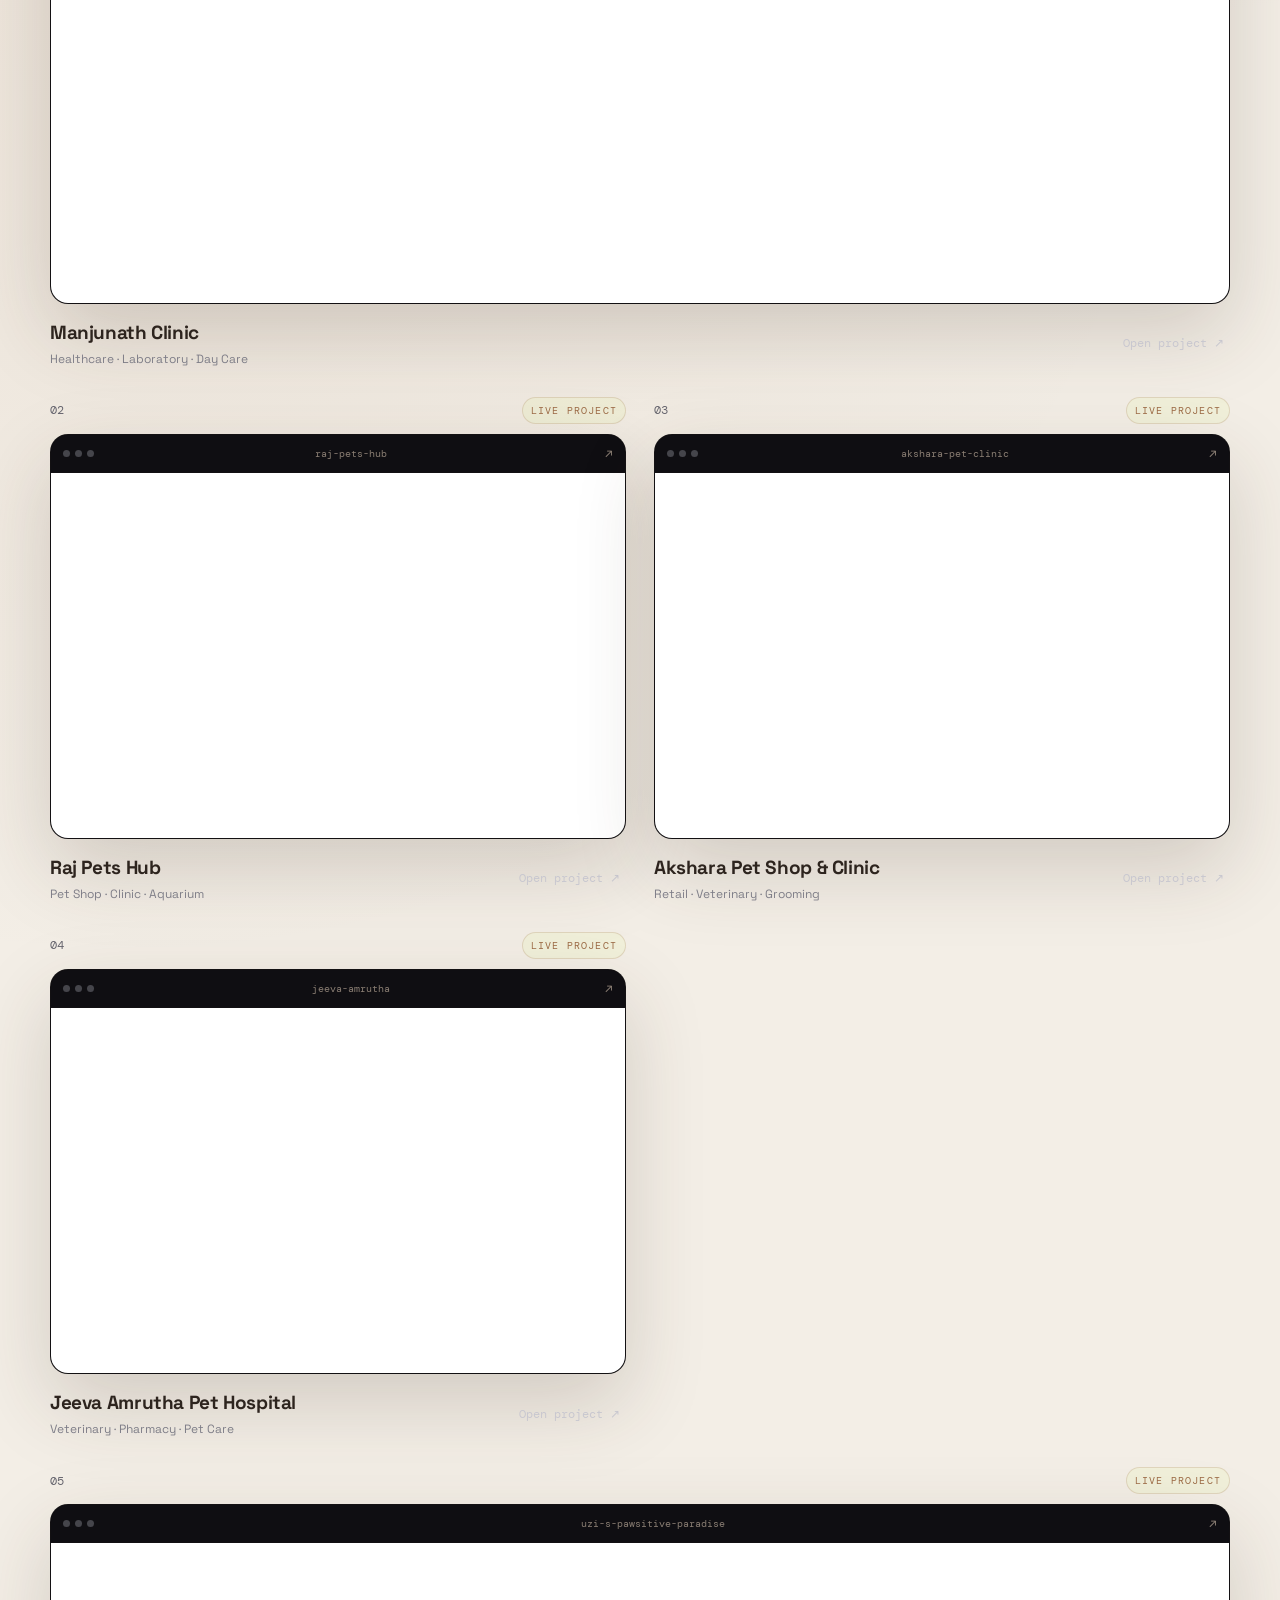
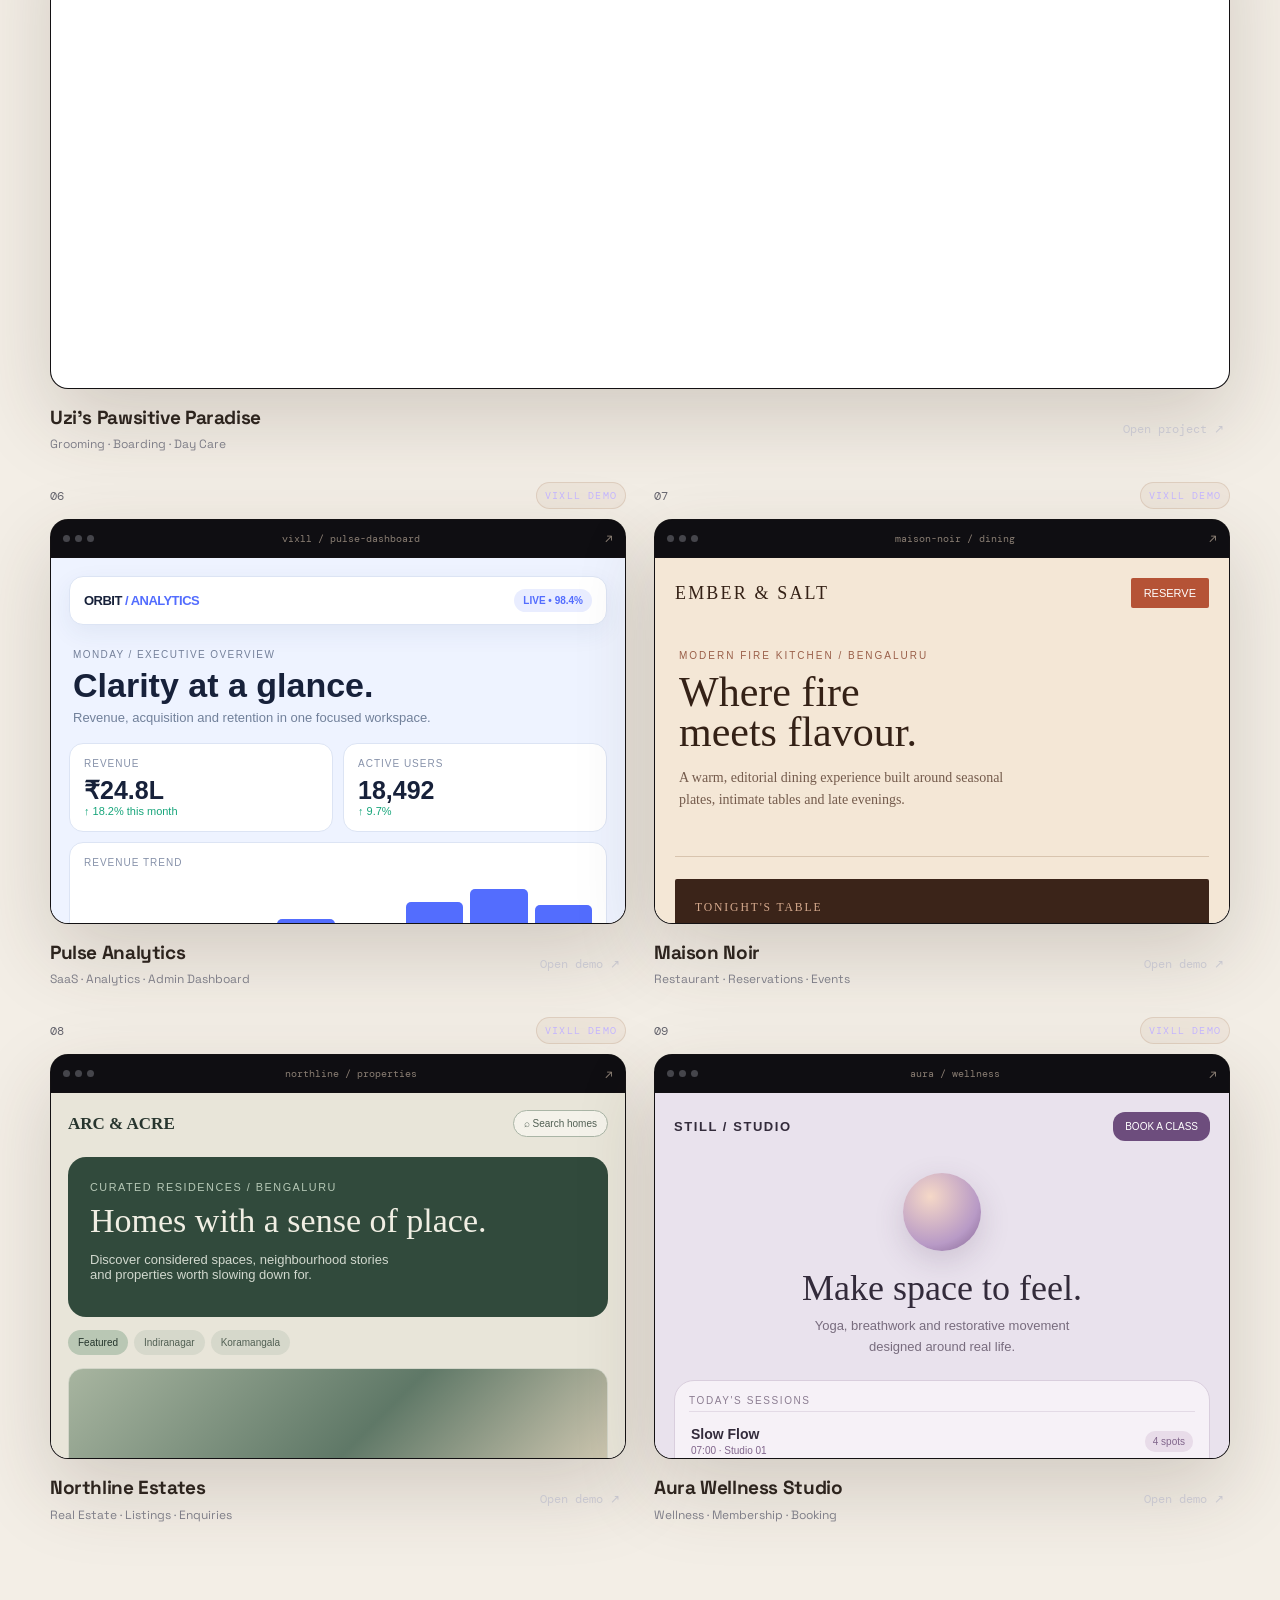
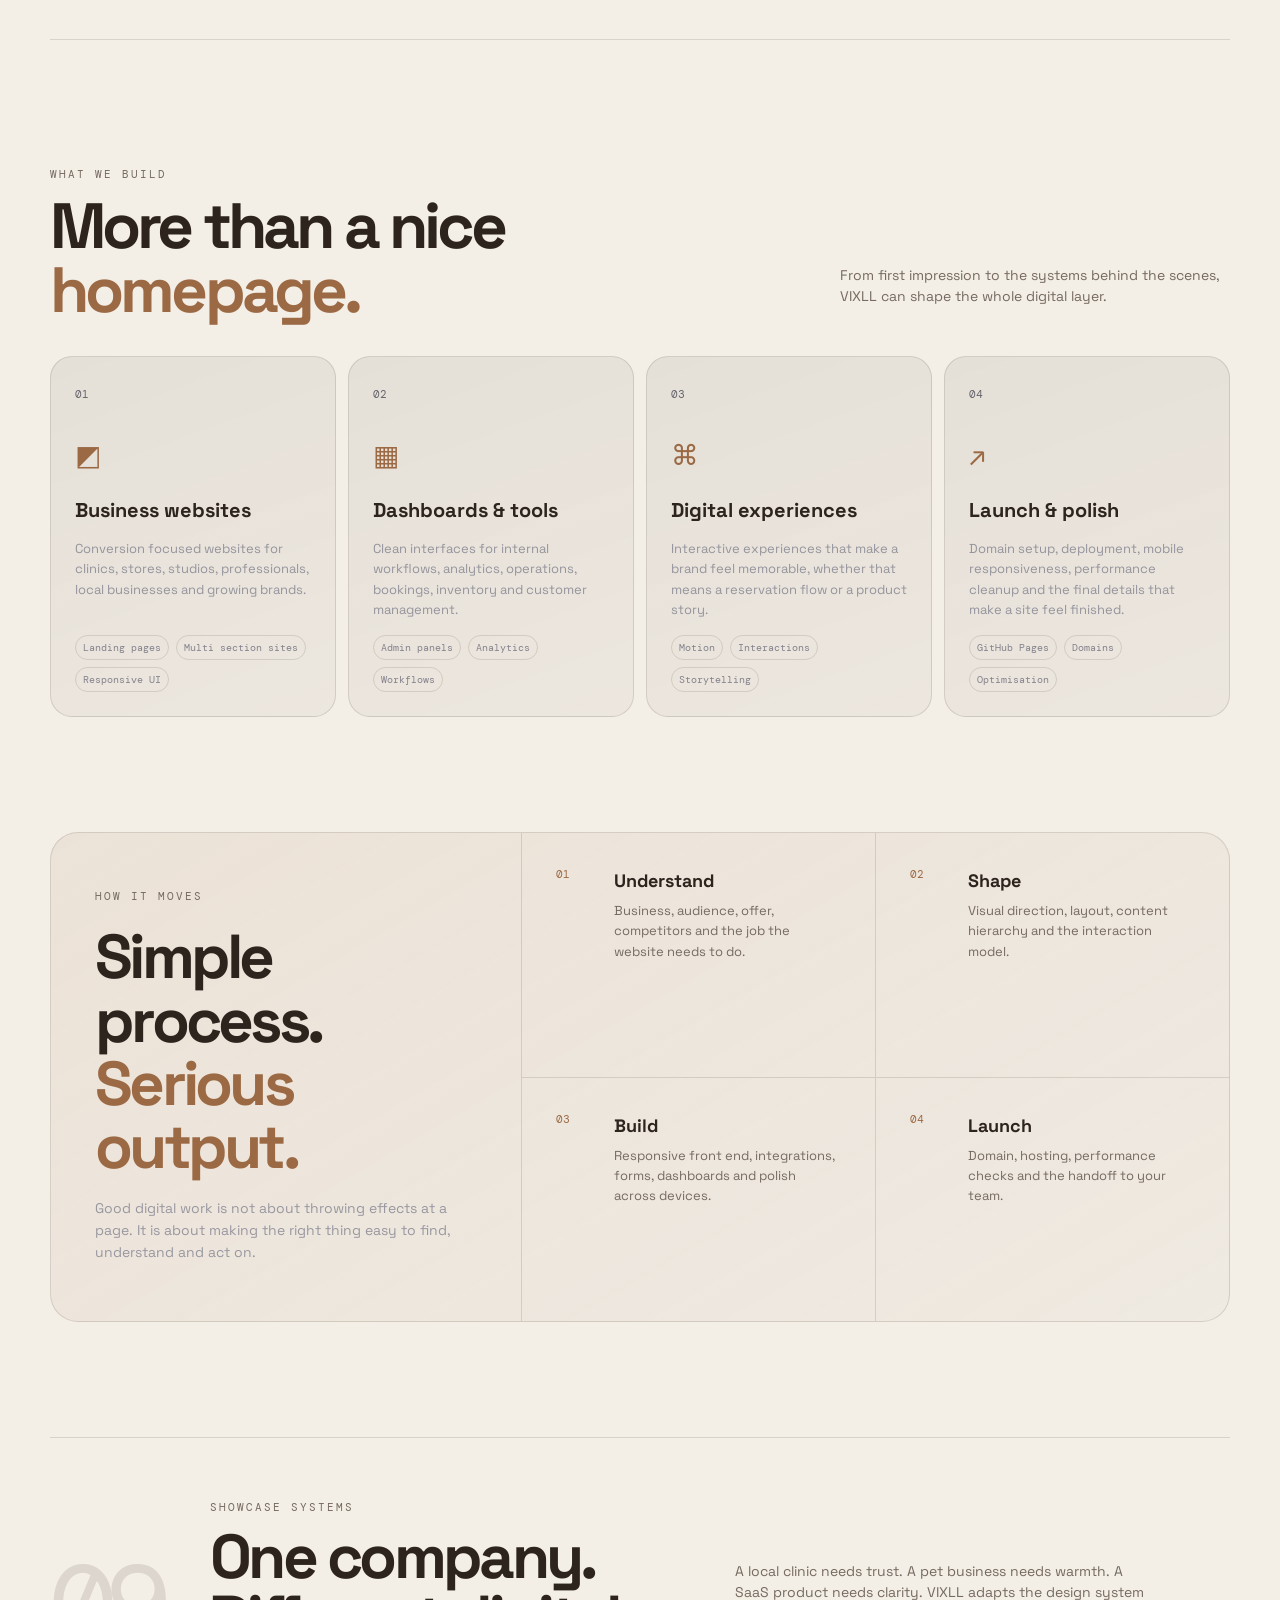
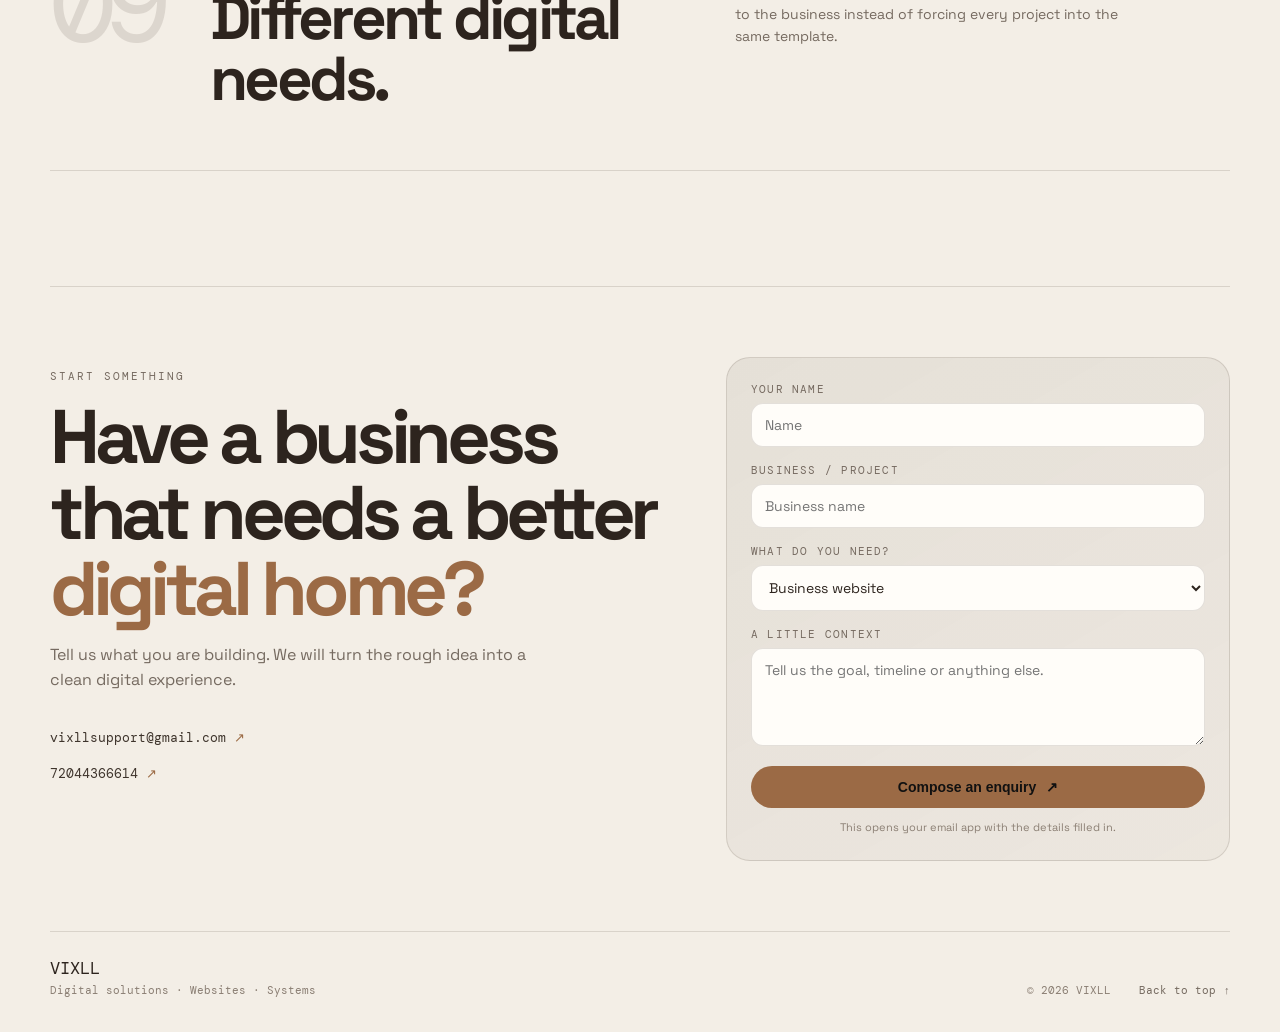
==== commit 3a1199bd: "Add files via upload" ====
--- a/index.html
+++ b/index.html
@@ -3,7 +3,7 @@
 <head>
   <meta charset="UTF-8" />
   <meta name="viewport" content="width=device-width, initial-scale=1.0" />
-  <meta name="theme-color" content="#09090b" />
+  <meta name="theme-color" content="#f3eee6" />
   <meta name="description" content="VIXLL creates high-impact websites, dashboards and digital experiences for modern businesses." />
   <title>VIXLL — Digital Solutions</title>
   <link rel="icon" type="image/png" sizes="512x512" href="favicon.png" />
--- a/styles.css
+++ b/styles.css
@@ -1,4 +1,4 @@
-:root{--bg:#08080a;--panel:#101014;--panel-2:#15151b;--text:#f3f2ee;--muted:#9b9aa5;--line:rgba(255,255,255,.1);--lime:#c7ff43;--violet:#8b5cf6;--shadow:0 30px 80px rgba(0,0,0,.42)}
-*{box-sizing:border-box}html{scroll-behavior:smooth}body{margin:0;background:radial-gradient(circle at 80% 0%,rgba(139,92,246,.11),transparent 22%),radial-gradient(circle at 10% 20%,rgba(199,255,67,.07),transparent 18%),var(--bg);color:var(--text);font-family:'Space Grotesk',system-ui,sans-serif;line-height:1.55}.noise{position:fixed;inset:0;pointer-events:none;opacity:.035;background-image:url("data:image/svg+xml,%3Csvg xmlns='http://www.w3.org/2000/svg' width='120' height='120' viewBox='0 0 120 120'%3E%3Cfilter id='n'%3E%3CfeTurbulence type='fractalNoise' baseFrequency='.9' numOctaves='2' stitchTiles='stitch'/%3E%3C/filter%3E%3Crect width='100%25' height='100%25' filter='url(%23n)' opacity='.35'/%3E%3C/svg%3E")}.section-shell{width:min(1180px,calc(100% - 40px));margin-inline:auto}.site-header{position:sticky;top:0;z-index:100;display:flex;align-items:center;justify-content:space-between;padding:18px max(20px,calc((100vw - 1180px)/2));background:rgba(8,8,10,.72);border-bottom:1px solid rgba(255,255,255,.06);backdrop-filter:blur(16px)}.brand{display:flex;align-items:center;gap:9px;color:var(--text);font-weight:700;letter-spacing:-.05em;text-decoration:none;font-size:20px}.brand-logo{width:34px;height:34px;object-fit:cover;border-radius:8px;border:1px solid rgba(255,255,255,.1);box-shadow:0 0 18px rgba(255,188,100,.08)}.brand-mark{display:grid;place-items:center;width:30px;height:30px;border:1px solid rgba(199,255,67,.45);border-radius:9px;color:var(--lime);font-family:'DM Mono',monospace;font-size:14px}.nav{display:flex;align-items:center;gap:28px}.nav a{color:#cfcfd4;text-decoration:none;font-size:14px}.nav a:hover{color:white}.nav-cta{border:1px solid var(--line);padding:10px 14px;border-radius:999px;background:rgba(255,255,255,.035)}.menu-toggle{display:none;background:none;color:white;border:0;font-size:22px}.hero{min-height:calc(100vh - 67px);display:grid;grid-template-columns:1.1fr .9fr;align-items:center;gap:40px;padding:80px 0 90px}.eyebrow{font-family:'DM Mono',monospace;font-size:11px;text-transform:uppercase;letter-spacing:.18em;color:#a9a8b2}.status-dot{display:inline-block;width:7px;height:7px;border-radius:50%;background:var(--lime);box-shadow:0 0 18px rgba(199,255,67,.7);margin-right:8px}.hero h1{font-size:clamp(54px,7vw,104px);line-height:.98;letter-spacing:-.07em;margin:22px 0}.hero h1 span,h2 em{color:var(--lime);font-style:normal}.hero-sub{max-width:650px;color:#b4b3bc;font-size:18px;margin:0 0 30px}.hero-actions{display:flex;gap:12px;flex-wrap:wrap}.button{display:inline-flex;align-items:center;justify-content:center;gap:10px;border-radius:999px;padding:13px 18px;text-decoration:none;font-weight:600;font-size:14px;cursor:pointer;border:1px solid transparent}.button-primary{background:var(--lime);color:#111}.button-primary:hover{transform:translateY(-1px);box-shadow:0 12px 30px rgba(199,255,67,.18)}.button-ghost{border-color:var(--line);color:white;background:rgba(255,255,255,.03)}.button-ghost:hover{background:rgba(255,255,255,.07)}.hero-proof{display:grid;grid-template-columns:repeat(4,1fr);gap:12px;margin-top:52px;padding-top:18px;border-top:1px solid var(--line)}.hero-proof div{display:flex;flex-direction:column;gap:3px}.hero-proof strong{font-size:20px}.hero-proof span{color:#81818b;font-size:12px}.hero-art{height:520px;position:relative;display:grid;place-items:center}.orb{position:absolute;border-radius:50%;filter:blur(2px)}.orb-a{width:300px;height:300px;background:radial-gradient(circle at 35% 30%,rgba(199,255,67,.55),rgba(199,255,67,.06) 48%,transparent 70%);left:10%;top:20%}.orb-b{width:260px;height:260px;background:radial-gradient(circle at 65% 40%,rgba(139,92,246,.52),rgba(139,92,246,.06) 54%,transparent 72%);right:5%;bottom:6%}.orbit-ring{position:absolute;border:1px solid rgba(255,255,255,.11);border-radius:50%;transform:rotate(-20deg)}.ring-a{width:440px;height:190px}.ring-b{width:330px;height:490px;transform:rotate(48deg)}.hero-card{position:absolute;border:1px solid rgba(255,255,255,.12);background:linear-gradient(145deg,rgba(255,255,255,.1),rgba(255,255,255,.025));backdrop-filter:blur(20px);box-shadow:var(--shadow);border-radius:24px}.hc-main{width:360px;height:390px;padding:24px;transform:rotate(-7deg);right:11%;top:10%}.card-top{display:flex;justify-content:space-between;color:#85848f;font:11px 'DM Mono',monospace}.card-top span:last-child{color:var(--lime)}.mini-grid{display:grid;grid-template-columns:repeat(3,1fr);gap:8px;margin:58px 0 50px}.mini-grid span{height:90px;border:1px solid rgba(255,255,255,.12);border-radius:14px;background:rgba(0,0,0,.16)}.mini-grid span:nth-child(2){background:linear-gradient(155deg,rgba(199,255,67,.34),rgba(199,255,67,.03));}.mini-grid span:nth-child(4){grid-column:span 2;height:52px}.card-label{font-size:42px;letter-spacing:-.07em;line-height:.96}.card-label b{color:var(--lime)}.hc-float{right:-2%;bottom:12%;padding:22px 24px;font:13px 'DM Mono',monospace;line-height:1.2;transform:rotate(7deg)}.hc-float b{font-size:25px;color:#fff}.hc-float span{display:block;color:#8d8c96;margin-top:8px}.marquee{border-block:1px solid var(--line);overflow:hidden;background:rgba(255,255,255,.02)}.marquee-track{display:flex;width:max-content;gap:26px;align-items:center;white-space:nowrap;padding:17px 0;animation:marquee 32s linear infinite;font:12px 'DM Mono',monospace;letter-spacing:.15em}.marquee-track i{color:var(--lime);font-style:normal}@keyframes marquee{to{transform:translateX(-50%)}}.section-block{padding:115px 0}.section-head{display:flex;justify-content:space-between;gap:40px;align-items:end;margin-bottom:34px}.section-head h2{font-size:clamp(40px,5vw,64px);line-height:1;letter-spacing:-.06em;margin:10px 0 0}.section-note{max-width:390px;color:#92919b;font-size:14px}.filters{display:flex;gap:8px;flex-wrap:wrap;margin-bottom:28px}.filter{border:1px solid var(--line);background:rgba(255,255,255,.025);color:#a9a8b1;border-radius:999px;padding:9px 13px;font:12px 'DM Mono',monospace;cursor:pointer}.filter.active,.filter:hover{background:rgba(199,255,67,.08);border-color:rgba(199,255,67,.35);color:var(--lime)}.work-grid{display:grid;grid-template-columns:repeat(2,minmax(0,1fr));gap:28px}.work-card{min-width:0}.work-card.large{grid-column:span 2}.work-card.hidden{display:none}.work-meta{display:flex;align-items:center;justify-content:space-between;margin-bottom:10px}.work-index{font:12px 'DM Mono',monospace;color:#65646d}.badge{font:10px 'DM Mono',monospace;letter-spacing:.12em;padding:6px 8px;border-radius:999px}.badge.live{background:rgba(199,255,67,.08);color:var(--lime);border:1px solid rgba(199,255,67,.2)}.badge.demo{background:rgba(139,92,246,.1);color:#c4b5fd;border:1px solid rgba(139,92,246,.25)}.browser-frame{background:#0d0d11;border:1px solid rgba(255,255,255,.1);border-radius:18px;overflow:hidden;box-shadow:var(--shadow);cursor:pointer}.browser-bar{height:38px;display:flex;align-items:center;gap:10px;padding:0 12px;border-bottom:1px solid rgba(255,255,255,.07);background:rgba(255,255,255,.035)}.dots{display:flex;gap:5px}.dots b{width:7px;height:7px;border-radius:50%;background:#45454b;display:block}.browser-url{margin-left:3px;flex:1;min-width:0;overflow:hidden;text-overflow:ellipsis;white-space:nowrap;font:10px 'DM Mono',monospace;color:#6f6e78;text-align:center}.expand{font-size:13px;color:#77767f}.browser-frame iframe{display:block;width:100%;height:365px;border:0;background:white}.work-card.large .browser-frame iframe{height:445px}.work-bottom{display:flex;justify-content:space-between;align-items:center;gap:20px;padding-top:14px}.work-bottom h3{font-size:19px;margin:0 0 3px;letter-spacing:-.02em}.work-bottom p{font-size:12px;color:#7e7d87;margin:0}.view-button{background:none;border:0;color:#c8c7cf;font:12px 'DM Mono',monospace;cursor:pointer;white-space:nowrap}.view-button:hover{color:var(--lime)}.services-block{border-top:1px solid var(--line)}.services-grid{display:grid;grid-template-columns:repeat(4,1fr);gap:12px}.service-card{min-height:290px;background:linear-gradient(160deg,rgba(255,255,255,.045),rgba(255,255,255,.018));border:1px solid var(--line);border-radius:22px;padding:24px;transition:.3s}.service-card:hover{transform:translateY(-5px);border-color:rgba(255,255,255,.18)}.service-card>span{font:11px 'DM Mono',monospace;color:#64636c}.service-icon{font-size:28px;margin:28px 0 18px;color:var(--lime)}.service-card h3{margin:0 0 9px;font-size:20px}.service-card p{color:#94939c;font-size:13px;min-height:83px}.service-tags{display:flex;flex-wrap:wrap;gap:7px}.service-tags b{font:10px 'DM Mono',monospace;color:#83818c;border:1px solid var(--line);padding:5px 7px;border-radius:999px}.process-section{padding:0 0 115px}.process-panel{display:grid;grid-template-columns:.8fr 1.2fr;background:linear-gradient(150deg,rgba(139,92,246,.11),rgba(255,255,255,.02));border:1px solid var(--line);border-radius:28px;overflow:hidden}.process-intro{padding:44px;border-right:1px solid var(--line)}.process-intro h2{font-size:clamp(40px,5vw,62px);line-height:1.02;letter-spacing:-.06em;margin:20px 0}.process-intro p:last-child{color:#9897a0;font-size:14px;max-width:360px}.process-steps{display:grid;grid-template-columns:1fr 1fr}.process-step{padding:34px;border-bottom:1px solid var(--line);display:grid;grid-template-columns:40px 1fr;gap:18px}.process-step:nth-child(odd){border-right:1px solid var(--line)}.process-step:nth-last-child(-n+2){border-bottom:0}.process-step>span{font:11px 'DM Mono',monospace;color:var(--lime)}.process-step h3{margin:0 0 6px;font-size:18px}.process-step p{color:#878690;font-size:13px;margin:0}.proof-section{padding:0 0 115px}.proof-card{display:grid;grid-template-columns:130px 1fr 1fr;gap:30px;align-items:center;border-top:1px solid var(--line);border-bottom:1px solid var(--line);padding:50px 0}.proof-number{font:clamp(60px,9vw,110px) 'DM Mono',monospace;color:rgba(255,255,255,.12);letter-spacing:-.1em}.proof-card h2{font-size:clamp(40px,5vw,62px);line-height:.98;letter-spacing:-.06em;margin:10px 0}.proof-copy{color:#92919b;font-size:14px;max-width:420px}.contact-section{padding-bottom:70px}.contact-grid{display:grid;grid-template-columns:1.1fr .9fr;gap:60px;padding:70px 0 0;border-top:1px solid var(--line)}.contact-grid h2{font-size:clamp(45px,6vw,76px);line-height:1;letter-spacing:-.07em;margin:14px 0}.contact-copy{color:#92919b;max-width:500px}.contact-links{display:flex;flex-direction:column;gap:5px;margin-top:30px}.contact-links a{color:#dedde2;font:13px 'DM Mono',monospace;text-decoration:none;padding:7px 0;width:max-content}.contact-links a:hover{color:var(--lime)}.contact-links span{color:var(--lime)}.contact-form{background:linear-gradient(150deg,rgba(255,255,255,.045),rgba(255,255,255,.018));border:1px solid var(--line);border-radius:24px;padding:24px}.contact-form label{display:block;color:#85848d;font:11px 'DM Mono',monospace;text-transform:uppercase;letter-spacing:.11em;margin-bottom:16px}.contact-form input,.contact-form select,.contact-form textarea{display:block;width:100%;margin-top:7px;border:1px solid var(--line);border-radius:12px;background:#0c0c10;color:white;padding:12px 13px;font:14px 'Space Grotesk',sans-serif;outline:none;resize:vertical}.contact-form input:focus,.contact-form select:focus,.contact-form textarea:focus{border-color:rgba(199,255,67,.4);box-shadow:0 0 0 3px rgba(199,255,67,.06)}.contact-form .button{width:100%;margin-top:4px;border:0}.form-note{color:#6f6e78;font-size:11px;margin:11px 0 0;text-align:center}.site-footer{display:flex;justify-content:space-between;align-items:end;padding:25px 0 35px;border-top:1px solid var(--line);color:#696871;font:11px 'DM Mono',monospace}.footer-mark{color:white;font-size:17px}.site-footer p{margin:4px 0 0}.site-footer div:last-child{display:flex;gap:28px}.site-footer a{color:#85848d;text-decoration:none}.site-footer a:hover{color:var(--lime)}.modal{position:fixed;inset:0;z-index:1000;display:none}.modal.open{display:block}.modal-backdrop{position:absolute;inset:0;background:rgba(0,0,0,.78);backdrop-filter:blur(10px)}.modal-panel{position:absolute;inset:4vh 3vw;background:#0d0d10;border:1px solid rgba(255,255,255,.15);border-radius:22px;overflow:hidden;box-shadow:0 40px 120px rgba(0,0,0,.65);display:flex;flex-direction:column}.modal-head{height:54px;display:flex;align-items:center;justify-content:space-between;padding:0 16px;border-bottom:1px solid var(--line);background:#101014}.modal-kicker{font:10px 'DM Mono',monospace;color:var(--lime);display:block}.modal-url{font:10px 'DM Mono',monospace;color:#77767f}.close-modal{width:32px;height:32px;border-radius:50%;border:1px solid var(--line);color:#ccc;background:#17171c;font-size:22px;cursor:pointer}.modal-panel iframe{flex:1;width:100%;border:0;background:white}.reveal{opacity:0;transform:translateY(18px);transition:opacity .7s ease,transform .7s ease}.reveal.visible{opacity:1;transform:translateY(0)}.delay-1{transition-delay:.07s}.delay-2{transition-delay:.14s}.delay-3{transition-delay:.21s}
+:root{--bg:#f3eee6;--panel:#fbf8f2;--panel-2:#eee4d8;--text:#2d241e;--muted:#756a60;--line:rgba(61,45,32,.14);--lime:#9b6a45;--violet:#b98f72;--shadow:0 30px 80px rgba(61,45,32,.18)}
+*{box-sizing:border-box}html{scroll-behavior:smooth}body{margin:0;background:radial-gradient(circle at 80% 0%,rgba(185,143,114,.12),transparent 22%),radial-gradient(circle at 10% 20%,rgba(155,106,69,.08),transparent 18%),var(--bg);color:var(--text);font-family:'Space Grotesk',system-ui,sans-serif;line-height:1.55}.noise{position:fixed;inset:0;pointer-events:none;opacity:.035;background-image:url("data:image/svg+xml,%3Csvg xmlns='http://www.w3.org/2000/svg' width='120' height='120' viewBox='0 0 120 120'%3E%3Cfilter id='n'%3E%3CfeTurbulence type='fractalNoise' baseFrequency='.9' numOctaves='2' stitchTiles='stitch'/%3E%3C/filter%3E%3Crect width='100%25' height='100%25' filter='url(%23n)' opacity='.35'/%3E%3C/svg%3E")}.section-shell{width:min(1180px,calc(100% - 40px));margin-inline:auto}.site-header{position:sticky;top:0;z-index:100;display:flex;align-items:center;justify-content:space-between;padding:18px max(20px,calc((100vw - 1180px)/2));background:rgba(243,238,230,.86);border-bottom:1px solid rgba(61,45,32,.10);backdrop-filter:blur(16px)}.brand{display:flex;align-items:center;gap:9px;color:var(--text);font-weight:700;letter-spacing:-.05em;text-decoration:none;font-size:20px}.brand-logo{width:34px;height:34px;object-fit:cover;border-radius:8px;border:1px solid rgba(61,45,32,.14);box-shadow:0 0 18px rgba(155,106,69,.10)}.brand-mark{display:grid;place-items:center;width:30px;height:30px;border:1px solid rgba(155,106,69,.45);border-radius:9px;color:var(--lime);font-family:'DM Mono',monospace;font-size:14px}.nav{display:flex;align-items:center;gap:28px}.nav a{color:#5b5047;text-decoration:none;font-size:14px}.nav a:hover{color:var(--text)}.nav-cta{border:1px solid var(--line);padding:10px 14px;border-radius:999px;background:rgba(61,45,32,.06)}.menu-toggle{display:none;background:none;color:var(--text);border:0;font-size:22px}.hero{min-height:calc(100vh - 67px);display:grid;grid-template-columns:1.1fr .9fr;align-items:center;gap:40px;padding:80px 0 90px}.eyebrow{font-family:'DM Mono',monospace;font-size:11px;text-transform:uppercase;letter-spacing:.18em;color:#756a60}.status-dot{display:inline-block;width:7px;height:7px;border-radius:50%;background:var(--lime);box-shadow:0 0 18px rgba(155,106,69,.55);margin-right:8px}.hero h1{font-size:clamp(54px,7vw,104px);line-height:.98;letter-spacing:-.07em;margin:22px 0}.hero h1 span,h2 em{color:var(--lime);font-style:normal}.hero-sub{max-width:650px;color:#b4b3bc;font-size:18px;margin:0 0 30px}.hero-actions{display:flex;gap:12px;flex-wrap:wrap}.button{display:inline-flex;align-items:center;justify-content:center;gap:10px;border-radius:999px;padding:13px 18px;text-decoration:none;font-weight:600;font-size:14px;cursor:pointer;border:1px solid transparent}.button-primary{background:var(--lime);color:#111}.button-primary:hover{transform:translateY(-1px);box-shadow:0 12px 30px rgba(155,106,69,.18)}.button-ghost{border-color:var(--line);color:var(--text);background:rgba(61,45,32,.03)}.button-ghost:hover{background:rgba(61,45,32,.07)}.hero-proof{display:grid;grid-template-columns:repeat(4,1fr);gap:12px;margin-top:52px;padding-top:18px;border-top:1px solid var(--line)}.hero-proof div{display:flex;flex-direction:column;gap:3px}.hero-proof strong{font-size:20px}.hero-proof span{color:#81818b;font-size:12px}.hero-art{height:520px;position:relative;display:grid;place-items:center}.orb{position:absolute;border-radius:50%;filter:blur(2px)}.orb-a{width:300px;height:300px;background:radial-gradient(circle at 35% 30%,rgba(155,106,69,.55),rgba(155,106,69,.08) 48%,transparent 70%);left:10%;top:20%}.orb-b{width:260px;height:260px;background:radial-gradient(circle at 65% 40%,rgba(185,143,114,.52),rgba(185,143,114,.06) 54%,transparent 72%);right:5%;bottom:6%}.orbit-ring{position:absolute;border:1px solid rgba(61,45,32,.11);border-radius:50%;transform:rotate(-20deg)}.ring-a{width:440px;height:190px}.ring-b{width:330px;height:490px;transform:rotate(48deg)}.hero-card{position:absolute;border:1px solid rgba(61,45,32,.12);background:linear-gradient(145deg,rgba(61,45,32,.14),rgba(61,45,32,.025));backdrop-filter:blur(20px);box-shadow:var(--shadow);border-radius:24px}.hc-main{width:360px;height:390px;padding:24px;transform:rotate(-7deg);right:11%;top:10%}.card-top{display:flex;justify-content:space-between;color:#85848f;font:11px 'DM Mono',monospace}.card-top span:last-child{color:var(--lime)}.mini-grid{display:grid;grid-template-columns:repeat(3,1fr);gap:8px;margin:58px 0 50px}.mini-grid span{height:90px;border:1px solid rgba(61,45,32,.12);border-radius:14px;background:rgba(61,45,32,.08)}.mini-grid span:nth-child(2){background:linear-gradient(155deg,rgba(155,106,69,.34),rgba(155,106,69,.03));}.mini-grid span:nth-child(4){grid-column:span 2;height:52px}.card-label{font-size:42px;letter-spacing:-.07em;line-height:.96}.card-label b{color:var(--lime)}.hc-float{right:-2%;bottom:12%;padding:22px 24px;font:13px 'DM Mono',monospace;line-height:1.2;transform:rotate(7deg)}.hc-float b{font-size:25px;color:#fff}.hc-float span{display:block;color:#8d8c96;margin-top:8px}.marquee{border-block:1px solid var(--line);overflow:hidden;background:rgba(61,45,32,.02)}.marquee-track{display:flex;width:max-content;gap:26px;align-items:center;white-space:nowrap;padding:17px 0;animation:marquee 32s linear infinite;font:12px 'DM Mono',monospace;letter-spacing:.15em}.marquee-track i{color:var(--lime);font-style:normal}@keyframes marquee{to{transform:translateX(-50%)}}.section-block{padding:115px 0}.section-head{display:flex;justify-content:space-between;gap:40px;align-items:end;margin-bottom:34px}.section-head h2{font-size:clamp(40px,5vw,64px);line-height:1;letter-spacing:-.06em;margin:10px 0 0}.section-note{max-width:390px;color:#756a60;font-size:14px}.filters{display:flex;gap:8px;flex-wrap:wrap;margin-bottom:28px}.filter{border:1px solid var(--line);background:rgba(61,45,32,.025);color:#a9a8b1;border-radius:999px;padding:9px 13px;font:12px 'DM Mono',monospace;cursor:pointer}.filter.active,.filter:hover{background:rgba(199,255,67,.08);border-color:rgba(199,255,67,.35);color:var(--lime)}.work-grid{display:grid;grid-template-columns:repeat(2,minmax(0,1fr));gap:28px}.work-card{min-width:0}.work-card.large{grid-column:span 2}.work-card.hidden{display:none}.work-meta{display:flex;align-items:center;justify-content:space-between;margin-bottom:10px}.work-index{font:12px 'DM Mono',monospace;color:#65646d}.badge{font:10px 'DM Mono',monospace;letter-spacing:.12em;padding:6px 8px;border-radius:999px}.badge.live{background:rgba(199,255,67,.08);color:var(--lime);border:1px solid rgba(155,106,69,.2)}.badge.demo{background:rgba(185,143,114,.1);color:#c4b5fd;border:1px solid rgba(185,143,114,.25)}.browser-frame{background:#0d0d11;border:1px solid rgba(61,45,32,.14);border-radius:18px;overflow:hidden;box-shadow:var(--shadow);cursor:pointer}.browser-bar{height:38px;display:flex;align-items:center;gap:10px;padding:0 12px;border-bottom:1px solid rgba(61,45,32,.07);background:rgba(61,45,32,.06)}.dots{display:flex;gap:5px}.dots b{width:7px;height:7px;border-radius:50%;background:#45454b;display:block}.browser-url{margin-left:3px;flex:1;min-width:0;overflow:hidden;text-overflow:ellipsis;white-space:nowrap;font:10px 'DM Mono',monospace;color:#8a7e73;text-align:center}.expand{font-size:13px;color:#8a7e73}.browser-frame iframe{display:block;width:100%;height:365px;border:0;background:white}.work-card.large .browser-frame iframe{height:445px}.work-bottom{display:flex;justify-content:space-between;align-items:center;gap:20px;padding-top:14px}.work-bottom h3{font-size:19px;margin:0 0 3px;letter-spacing:-.02em}.work-bottom p{font-size:12px;color:#7e7d87;margin:0}.view-button{background:none;border:0;color:#c8c7cf;font:12px 'DM Mono',monospace;cursor:pointer;white-space:nowrap}.view-button:hover{color:var(--lime)}.services-block{border-top:1px solid var(--line)}.services-grid{display:grid;grid-template-columns:repeat(4,1fr);gap:12px}.service-card{min-height:290px;background:linear-gradient(160deg,rgba(61,45,32,.07),rgba(61,45,32,.035));border:1px solid var(--line);border-radius:22px;padding:24px;transition:.3s}.service-card:hover{transform:translateY(-5px);border-color:rgba(255,255,255,.18)}.service-card>span{font:11px 'DM Mono',monospace;color:#64636c}.service-icon{font-size:28px;margin:28px 0 18px;color:var(--lime)}.service-card h3{margin:0 0 9px;font-size:20px}.service-card p{color:#94939c;font-size:13px;min-height:83px}.service-tags{display:flex;flex-wrap:wrap;gap:7px}.service-tags b{font:10px 'DM Mono',monospace;color:#83818c;border:1px solid var(--line);padding:5px 7px;border-radius:999px}.process-section{padding:0 0 115px}.process-panel{display:grid;grid-template-columns:.8fr 1.2fr;background:linear-gradient(150deg,rgba(185,143,114,.12),rgba(61,45,32,.02));border:1px solid var(--line);border-radius:28px;overflow:hidden}.process-intro{padding:44px;border-right:1px solid var(--line)}.process-intro h2{font-size:clamp(40px,5vw,62px);line-height:1.02;letter-spacing:-.06em;margin:20px 0}.process-intro p:last-child{color:#9897a0;font-size:14px;max-width:360px}.process-steps{display:grid;grid-template-columns:1fr 1fr}.process-step{padding:34px;border-bottom:1px solid var(--line);display:grid;grid-template-columns:40px 1fr;gap:18px}.process-step:nth-child(odd){border-right:1px solid var(--line)}.process-step:nth-last-child(-n+2){border-bottom:0}.process-step>span{font:11px 'DM Mono',monospace;color:var(--lime)}.process-step h3{margin:0 0 6px;font-size:18px}.process-step p{color:#756a60;font-size:13px;margin:0}.proof-section{padding:0 0 115px}.proof-card{display:grid;grid-template-columns:130px 1fr 1fr;gap:30px;align-items:center;border-top:1px solid var(--line);border-bottom:1px solid var(--line);padding:50px 0}.proof-number{font:clamp(60px,9vw,110px) 'DM Mono',monospace;color:rgba(61,45,32,.12);letter-spacing:-.1em}.proof-card h2{font-size:clamp(40px,5vw,62px);line-height:.98;letter-spacing:-.06em;margin:10px 0}.proof-copy{color:#756a60;font-size:14px;max-width:420px}.contact-section{padding-bottom:70px}.contact-grid{display:grid;grid-template-columns:1.1fr .9fr;gap:60px;padding:70px 0 0;border-top:1px solid var(--line)}.contact-grid h2{font-size:clamp(45px,6vw,76px);line-height:1;letter-spacing:-.07em;margin:14px 0}.contact-copy{color:#756a60;max-width:500px}.contact-links{display:flex;flex-direction:column;gap:5px;margin-top:30px}.contact-links a{color:#3e342c;font:13px 'DM Mono',monospace;text-decoration:none;padding:7px 0;width:max-content}.contact-links a:hover{color:var(--lime)}.contact-links span{color:var(--lime)}.contact-form{background:linear-gradient(150deg,rgba(61,45,32,.07),rgba(61,45,32,.035));border:1px solid var(--line);border-radius:24px;padding:24px}.contact-form label{display:block;color:#756a60;font:11px 'DM Mono',monospace;text-transform:uppercase;letter-spacing:.11em;margin-bottom:16px}.contact-form input,.contact-form select,.contact-form textarea{display:block;width:100%;margin-top:7px;border:1px solid var(--line);border-radius:12px;background:#fffdf9;color:var(--text);padding:12px 13px;font:14px 'Space Grotesk',sans-serif;outline:none;resize:vertical}.contact-form input:focus,.contact-form select:focus,.contact-form textarea:focus{border-color:rgba(155,106,69,.35);box-shadow:0 0 0 3px rgba(155,106,69,.08)}.contact-form .button{width:100%;margin-top:4px;border:0}.form-note{color:#8a7e73;font-size:11px;margin:11px 0 0;text-align:center}.site-footer{display:flex;justify-content:space-between;align-items:end;padding:25px 0 35px;border-top:1px solid var(--line);color:#8a7e73;font:11px 'DM Mono',monospace}.footer-mark{color:var(--text);font-size:17px}.site-footer p{margin:4px 0 0}.site-footer div:last-child{display:flex;gap:28px}.site-footer a{color:#756a60;text-decoration:none}.site-footer a:hover{color:var(--lime)}.modal{position:fixed;inset:0;z-index:1000;display:none}.modal.open{display:block}.modal-backdrop{position:absolute;inset:0;background:rgba(45,36,30,.55);backdrop-filter:blur(10px)}.modal-panel{position:absolute;inset:4vh 3vw;background:#fbf8f2;border:1px solid rgba(61,45,32,.18);border-radius:22px;overflow:hidden;box-shadow:0 40px 120px rgba(61,45,32,.32);display:flex;flex-direction:column}.modal-head{height:54px;display:flex;align-items:center;justify-content:space-between;padding:0 16px;border-bottom:1px solid var(--line);background:#fbf8f2}.modal-kicker{font:10px 'DM Mono',monospace;color:var(--lime);display:block}.modal-url{font:10px 'DM Mono',monospace;color:#8a7e73}.close-modal{width:32px;height:32px;border-radius:50%;border:1px solid var(--line);color:#3e342c;background:#eee4d8;font-size:22px;cursor:pointer}.modal-panel iframe{flex:1;width:100%;border:0;background:white}.reveal{opacity:0;transform:translateY(18px);transition:opacity .7s ease,transform .7s ease}.reveal.visible{opacity:1;transform:translateY(0)}.delay-1{transition-delay:.07s}.delay-2{transition-delay:.14s}.delay-3{transition-delay:.21s}
 @media(max-width:980px){.nav{gap:17px}.hero{grid-template-columns:1fr}.hero-art{display:none}.work-grid{grid-template-columns:1fr}.work-card.large{grid-column:span 1}.work-card.large .browser-frame iframe,.browser-frame iframe{height:360px}.services-grid{grid-template-columns:1fr 1fr}.process-panel,.contact-grid{grid-template-columns:1fr}.process-intro{border-right:0;border-bottom:1px solid var(--line)}.proof-card{grid-template-columns:100px 1fr}.proof-copy{grid-column:2}.process-step:nth-child(odd){border-right:0}.process-step:nth-last-child(-n+2){border-bottom:1px solid var(--line)}.process-step:last-child{border-bottom:0}}
-@media(max-width:720px){.section-shell{width:min(100% - 24px,1180px)}.site-header{padding:15px 12px}.nav{display:none;position:absolute;top:62px;right:12px;left:12px;flex-direction:column;align-items:stretch;padding:10px;background:rgba(17,17,20,.97);border:1px solid var(--line);border-radius:18px}.nav.open{display:flex}.nav a{padding:10px 9px}.menu-toggle{display:block}.hero{padding-top:62px;min-height:auto}.hero h1{font-size:53px}.hero-sub{font-size:16px}.hero-proof{margin-top:38px}.section-block{padding:82px 0}.section-head{display:block}.section-note{margin-top:18px}.services-grid{grid-template-columns:1fr}.process-steps{grid-template-columns:1fr}.process-step{border-right:0!important}.proof-card{grid-template-columns:1fr;gap:12px;padding:38px 0}.proof-copy{grid-column:1}.proof-number{font-size:72px}.contact-grid{gap:35px;padding-top:50px}.contact-grid h2{font-size:50px}.contact-form{padding:18px}.site-footer{display:block}.site-footer div:last-child{margin-top:18px;justify-content:space-between}.work-bottom{align-items:flex-start;flex-direction:column}.view-button{padding:0}.modal-panel{inset:2vh 2.5vw}.marquee-track{animation-duration:26s}}
+@media(max-width:720px){.section-shell{width:min(100% - 24px,1180px)}.site-header{padding:15px 12px}.nav{display:none;position:absolute;top:62px;right:12px;left:12px;flex-direction:column;align-items:stretch;padding:10px;background:rgba(243,238,230,.97);border:1px solid var(--line);border-radius:18px}.nav.open{display:flex}.nav a{padding:10px 9px}.menu-toggle{display:block}.hero{padding-top:62px;min-height:auto}.hero h1{font-size:53px}.hero-sub{font-size:16px}.hero-proof{margin-top:38px}.section-block{padding:82px 0}.section-head{display:block}.section-note{margin-top:18px}.services-grid{grid-template-columns:1fr}.process-steps{grid-template-columns:1fr}.process-step{border-right:0!important}.proof-card{grid-template-columns:1fr;gap:12px;padding:38px 0}.proof-copy{grid-column:1}.proof-number{font-size:72px}.contact-grid{gap:35px;padding-top:50px}.contact-grid h2{font-size:50px}.contact-form{padding:18px}.site-footer{display:block}.site-footer div:last-child{margin-top:18px;justify-content:space-between}.work-bottom{align-items:flex-start;flex-direction:column}.view-button{padding:0}.modal-panel{inset:2vh 2.5vw}.marquee-track{animation-duration:26s}}
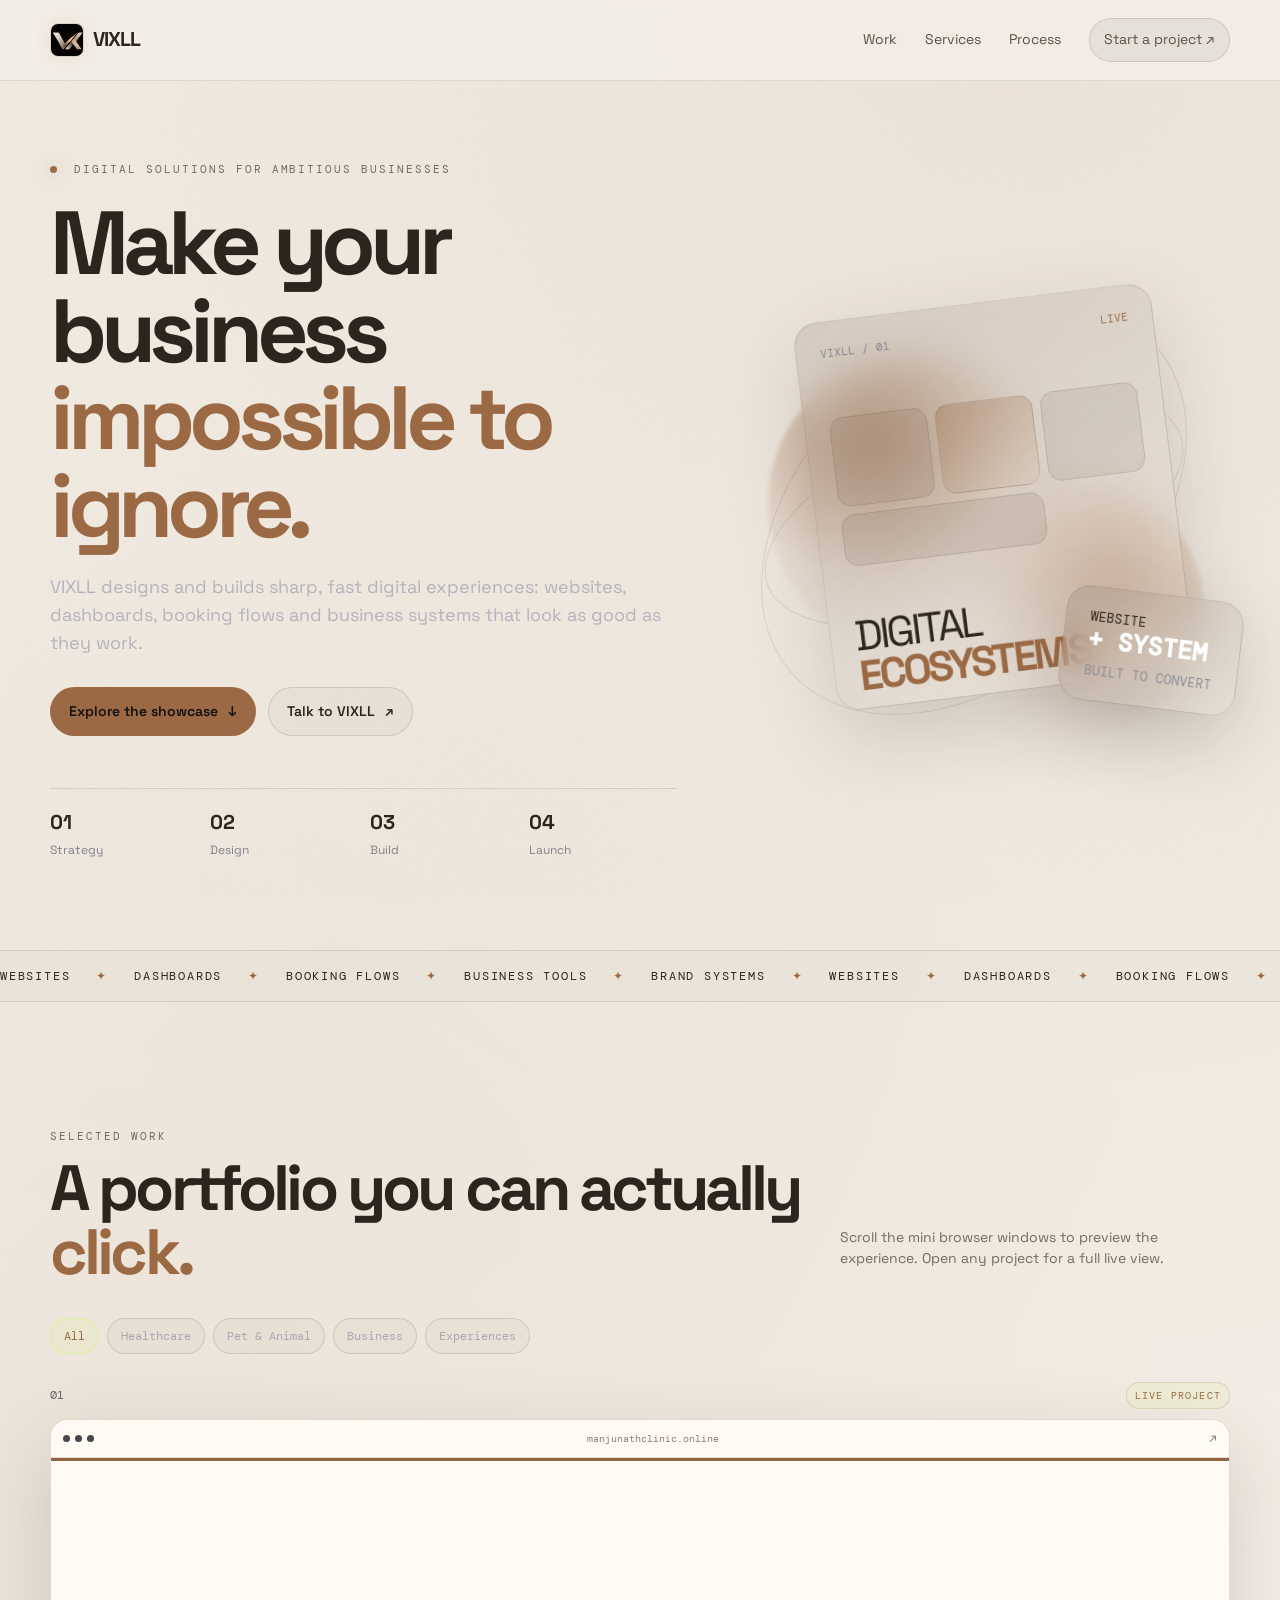
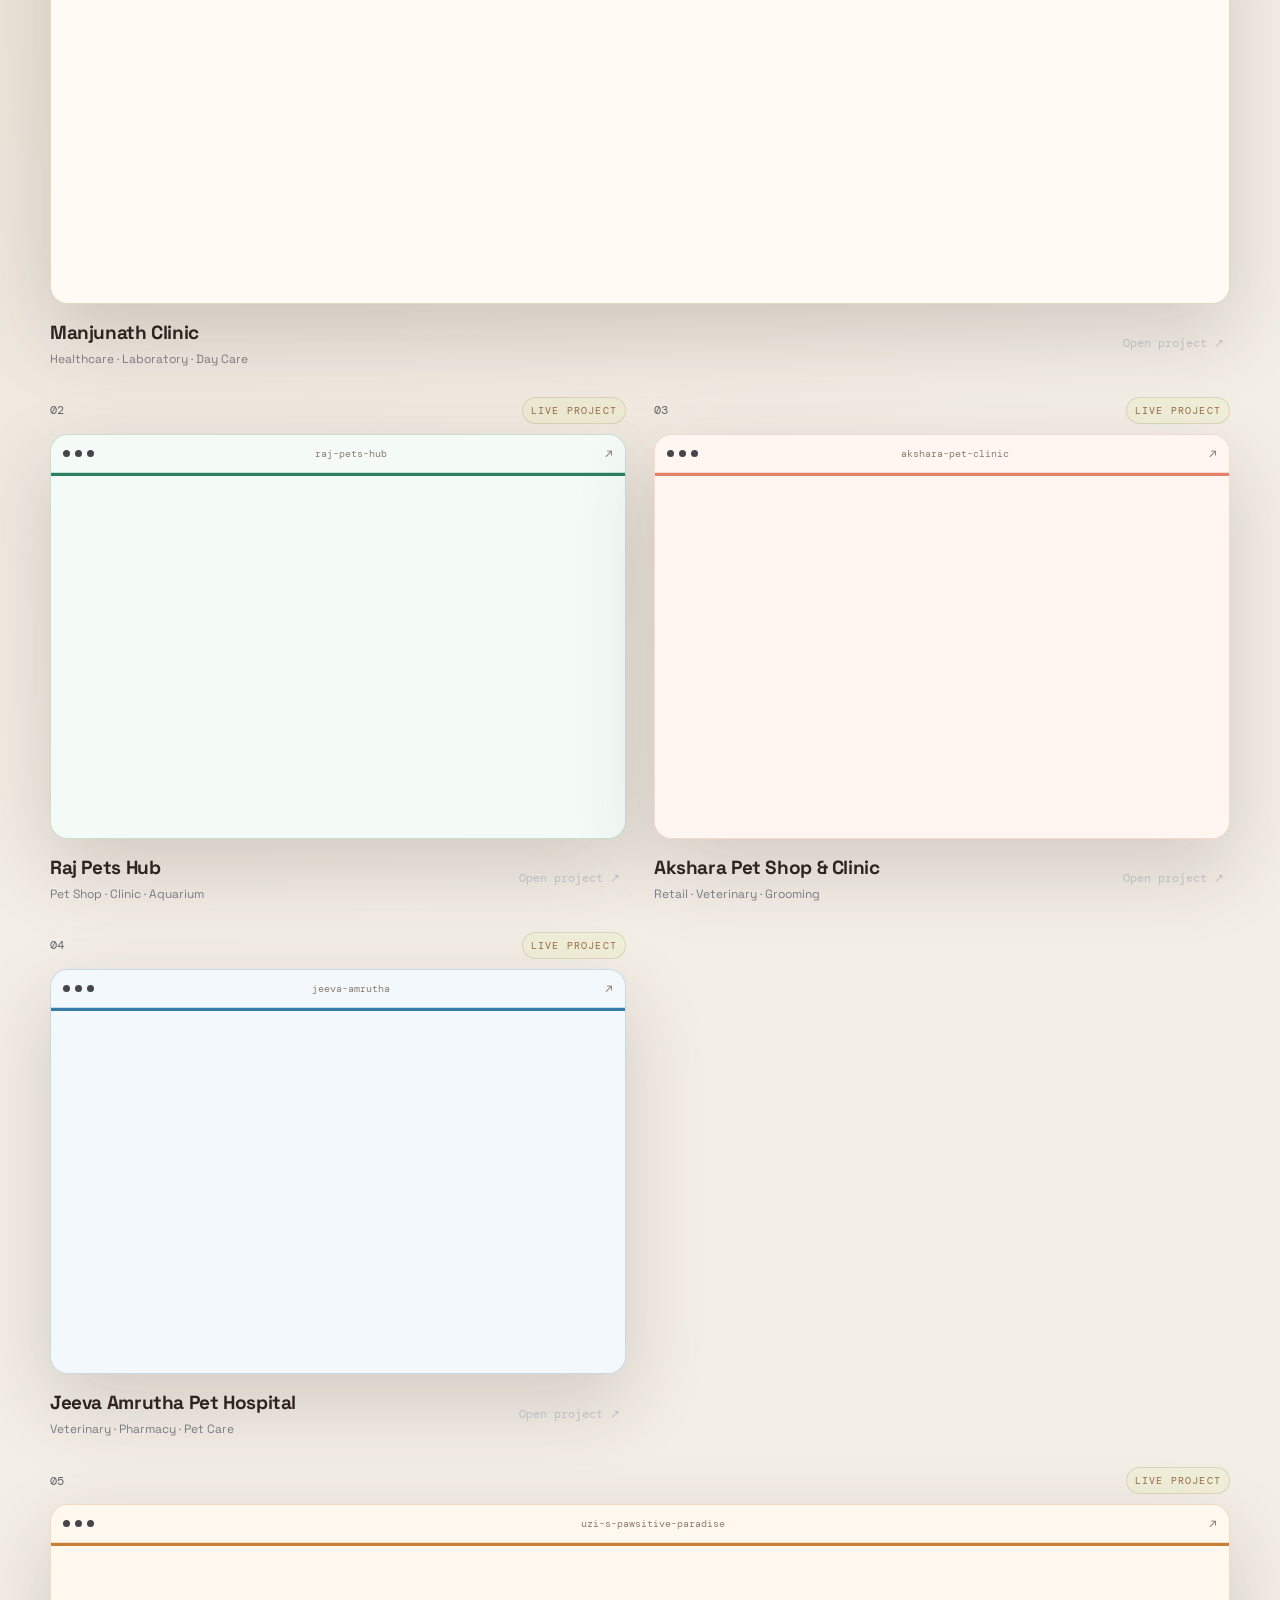
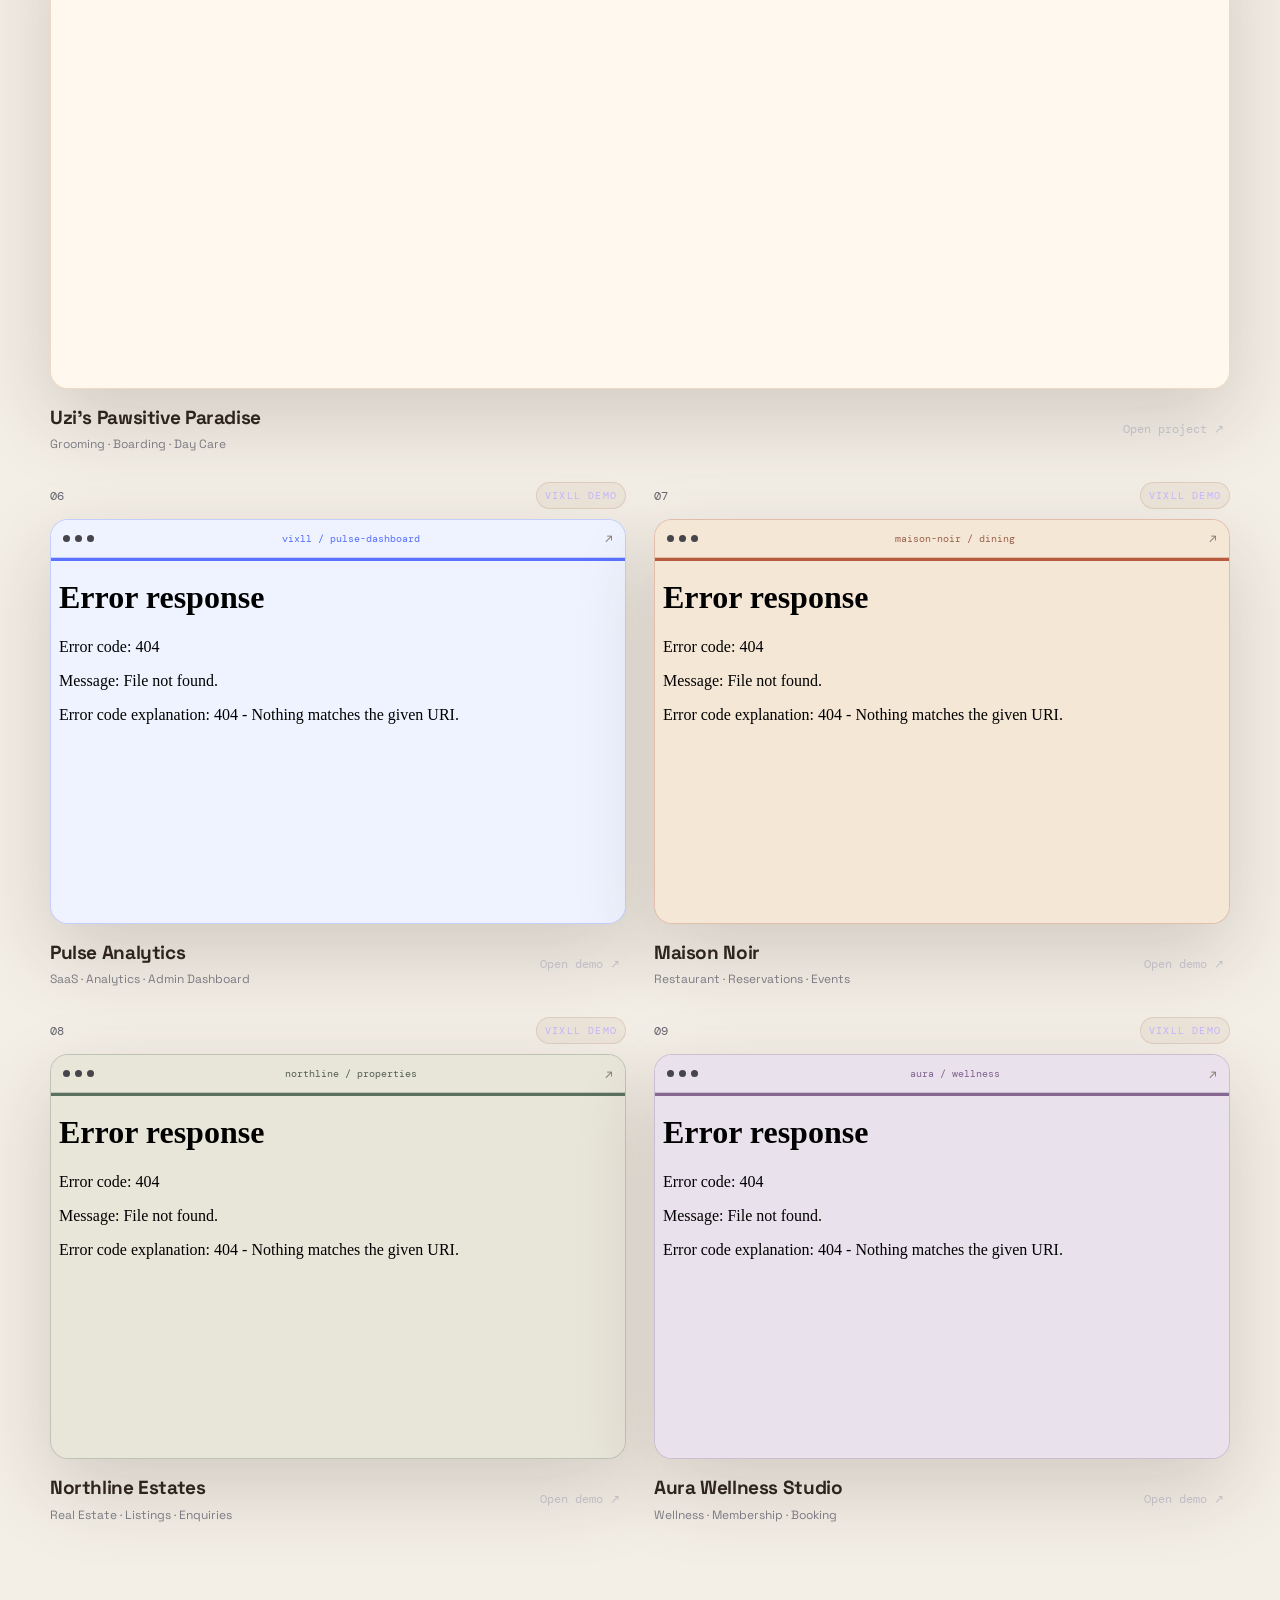
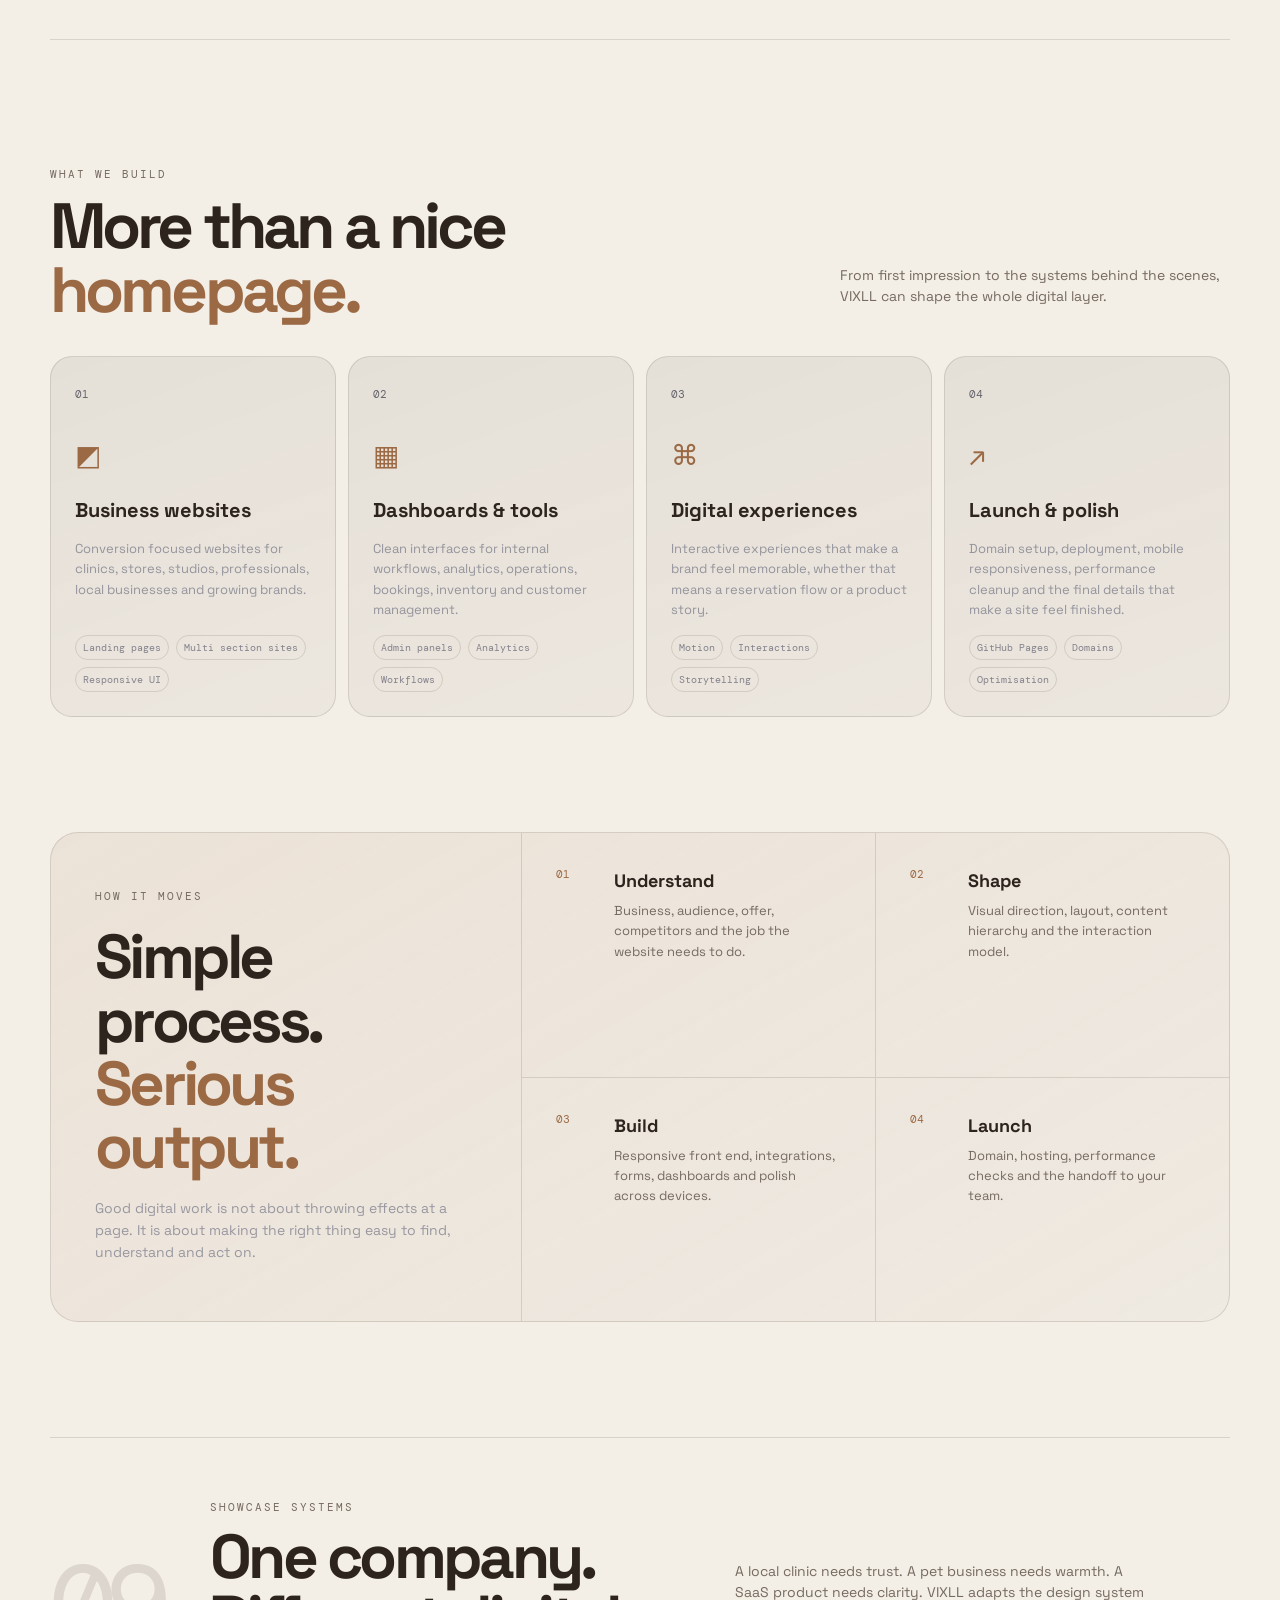
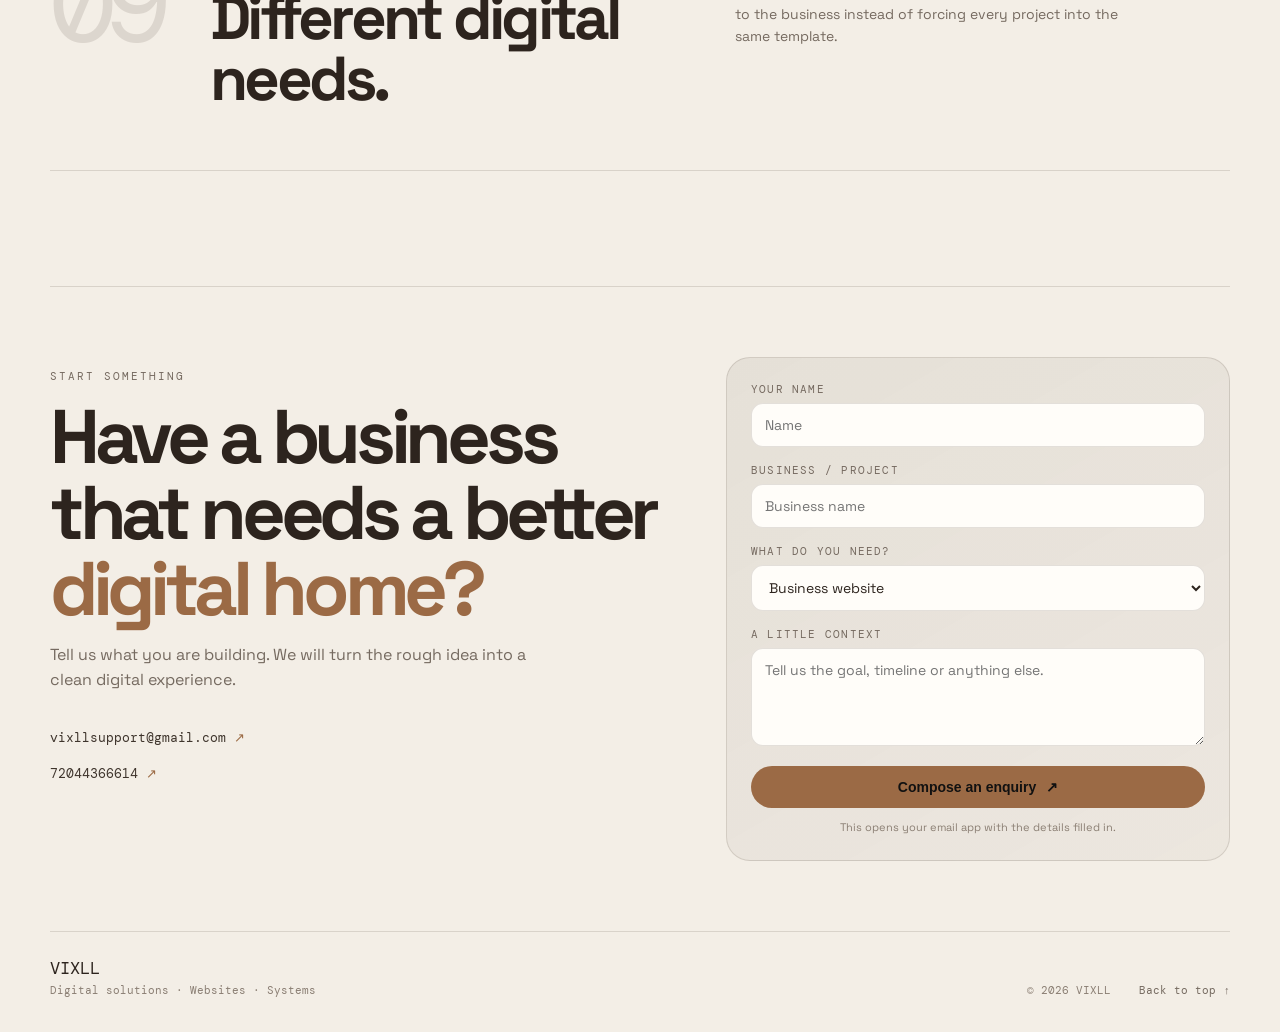
==== commit f98bb817: "Add files via upload" ====
--- a/index.html
+++ b/index.html
@@ -81,7 +81,7 @@
       <div class="work-grid" id="workGrid">
         <article class="work-card large reveal" data-category="health">
           <div class="work-meta"><span class="work-index">01</span><span class="badge live">LIVE PROJECT</span></div>
-          <div class="browser-frame" data-url="https://manjunathclinic.online/">
+          <div class="browser-frame" data-url="https://manjunathclinic.online/" data-preview-theme="clinic">
             <div class="browser-bar"><span class="dots"><b></b><b></b><b></b></span><span class="browser-url">manjunathclinic.online</span><span class="expand">↗</span></div>
             <iframe loading="lazy" title="Manjunath Clinic website preview" src="https://manjunathclinic.online/"></iframe>
           </div>
@@ -90,7 +90,7 @@
 
         <article class="work-card reveal" data-category="pet">
           <div class="work-meta"><span class="work-index">02</span><span class="badge live">LIVE PROJECT</span></div>
-          <div class="browser-frame" data-url="https://vikasxox.github.io/Raj-pets-hub-/">
+          <div class="browser-frame" data-url="https://vikasxox.github.io/Raj-pets-hub-/" data-preview-theme="raj">
             <div class="browser-bar"><span class="dots"><b></b><b></b><b></b></span><span class="browser-url">raj-pets-hub</span><span class="expand">↗</span></div>
             <iframe loading="lazy" title="Raj Pets Hub website preview" src="https://vikasxox.github.io/Raj-pets-hub-/"></iframe>
           </div>
@@ -99,7 +99,7 @@
 
         <article class="work-card reveal" data-category="pet">
           <div class="work-meta"><span class="work-index">03</span><span class="badge live">LIVE PROJECT</span></div>
-          <div class="browser-frame" data-url="https://vikasxox.github.io/Akshara-pet-clinic-/">
+          <div class="browser-frame" data-url="https://vikasxox.github.io/Akshara-pet-clinic-/" data-preview-theme="akshara">
             <div class="browser-bar"><span class="dots"><b></b><b></b><b></b></span><span class="browser-url">akshara-pet-clinic</span><span class="expand">↗</span></div>
             <iframe loading="lazy" title="Akshara Pet Shop and Clinic website preview" src="https://vikasxox.github.io/Akshara-pet-clinic-/"></iframe>
           </div>
@@ -108,7 +108,7 @@
 
         <article class="work-card reveal" data-category="pet">
           <div class="work-meta"><span class="work-index">04</span><span class="badge live">LIVE PROJECT</span></div>
-          <div class="browser-frame" data-url="https://vikasxox.github.io/Jeeva-amrutha-/">
+          <div class="browser-frame" data-url="https://vikasxox.github.io/Jeeva-amrutha-/" data-preview-theme="jeeva">
             <div class="browser-bar"><span class="dots"><b></b><b></b><b></b></span><span class="browser-url">jeeva-amrutha</span><span class="expand">↗</span></div>
             <iframe loading="lazy" title="Jeeva Amrutha Pet Hospital website preview" src="https://vikasxox.github.io/Jeeva-amrutha-/"></iframe>
           </div>
@@ -117,7 +117,7 @@
 
         <article class="work-card large reveal" data-category="pet">
           <div class="work-meta"><span class="work-index">05</span><span class="badge live">LIVE PROJECT</span></div>
-          <div class="browser-frame" data-url="https://vikasxox.github.io/Uzi-s-pawsitive-paradise/">
+          <div class="browser-frame" data-url="https://vikasxox.github.io/Uzi-s-pawsitive-paradise/" data-preview-theme="uzi">
             <div class="browser-bar"><span class="dots"><b></b><b></b><b></b></span><span class="browser-url">uzi-s-pawsitive-paradise</span><span class="expand">↗</span></div>
             <iframe loading="lazy" title="Uzi's Pawsitive Paradise website preview" src="https://vikasxox.github.io/Uzi-s-pawsitive-paradise/"></iframe>
           </div>
@@ -126,7 +126,7 @@
 
         <article class="work-card reveal" data-category="business">
           <div class="work-meta"><span class="work-index">06</span><span class="badge demo">VIXLL DEMO</span></div>
-          <div class="browser-frame" data-local="demos/saas-dashboard.html">
+          <div class="browser-frame" data-local="demos/saas-dashboard.html" data-preview-theme="saas">
             <div class="browser-bar"><span class="dots"><b></b><b></b><b></b></span><span class="browser-url">vixll / pulse-dashboard</span><span class="expand">↗</span></div>
             <iframe loading="lazy" title="SaaS analytics dashboard demo" src="demos/saas-dashboard.html"></iframe>
           </div>
@@ -135,7 +135,7 @@
 
         <article class="work-card reveal" data-category="experience">
           <div class="work-meta"><span class="work-index">07</span><span class="badge demo">VIXLL DEMO</span></div>
-          <div class="browser-frame" data-local="demos/restaurant.html">
+          <div class="browser-frame" data-local="demos/restaurant.html" data-preview-theme="restaurant">
             <div class="browser-bar"><span class="dots"><b></b><b></b><b></b></span><span class="browser-url">maison-noir / dining</span><span class="expand">↗</span></div>
             <iframe loading="lazy" title="Restaurant website demo" src="demos/restaurant.html"></iframe>
           </div>
@@ -144,7 +144,7 @@
 
         <article class="work-card reveal" data-category="business">
           <div class="work-meta"><span class="work-index">08</span><span class="badge demo">VIXLL DEMO</span></div>
-          <div class="browser-frame" data-local="demos/real-estate.html">
+          <div class="browser-frame" data-local="demos/real-estate.html" data-preview-theme="estate">
             <div class="browser-bar"><span class="dots"><b></b><b></b><b></b></span><span class="browser-url">northline / properties</span><span class="expand">↗</span></div>
             <iframe loading="lazy" title="Real estate website demo" src="demos/real-estate.html"></iframe>
           </div>
@@ -153,7 +153,7 @@
 
         <article class="work-card reveal" data-category="experience">
           <div class="work-meta"><span class="work-index">09</span><span class="badge demo">VIXLL DEMO</span></div>
-          <div class="browser-frame" data-local="demos/wellness.html">
+          <div class="browser-frame" data-local="demos/wellness.html" data-preview-theme="wellness">
             <div class="browser-bar"><span class="dots"><b></b><b></b><b></b></span><span class="browser-url">aura / wellness</span><span class="expand">↗</span></div>
             <iframe loading="lazy" title="Wellness studio website demo" src="demos/wellness.html"></iframe>
           </div>
--- a/styles.css
+++ b/styles.css
@@ -2,3 +2,23 @@
 *{box-sizing:border-box}html{scroll-behavior:smooth}body{margin:0;background:radial-gradient(circle at 80% 0%,rgba(185,143,114,.12),transparent 22%),radial-gradient(circle at 10% 20%,rgba(155,106,69,.08),transparent 18%),var(--bg);color:var(--text);font-family:'Space Grotesk',system-ui,sans-serif;line-height:1.55}.noise{position:fixed;inset:0;pointer-events:none;opacity:.035;background-image:url("data:image/svg+xml,%3Csvg xmlns='http://www.w3.org/2000/svg' width='120' height='120' viewBox='0 0 120 120'%3E%3Cfilter id='n'%3E%3CfeTurbulence type='fractalNoise' baseFrequency='.9' numOctaves='2' stitchTiles='stitch'/%3E%3C/filter%3E%3Crect width='100%25' height='100%25' filter='url(%23n)' opacity='.35'/%3E%3C/svg%3E")}.section-shell{width:min(1180px,calc(100% - 40px));margin-inline:auto}.site-header{position:sticky;top:0;z-index:100;display:flex;align-items:center;justify-content:space-between;padding:18px max(20px,calc((100vw - 1180px)/2));background:rgba(243,238,230,.86);border-bottom:1px solid rgba(61,45,32,.10);backdrop-filter:blur(16px)}.brand{display:flex;align-items:center;gap:9px;color:var(--text);font-weight:700;letter-spacing:-.05em;text-decoration:none;font-size:20px}.brand-logo{width:34px;height:34px;object-fit:cover;border-radius:8px;border:1px solid rgba(61,45,32,.14);box-shadow:0 0 18px rgba(155,106,69,.10)}.brand-mark{display:grid;place-items:center;width:30px;height:30px;border:1px solid rgba(155,106,69,.45);border-radius:9px;color:var(--lime);font-family:'DM Mono',monospace;font-size:14px}.nav{display:flex;align-items:center;gap:28px}.nav a{color:#5b5047;text-decoration:none;font-size:14px}.nav a:hover{color:var(--text)}.nav-cta{border:1px solid var(--line);padding:10px 14px;border-radius:999px;background:rgba(61,45,32,.06)}.menu-toggle{display:none;background:none;color:var(--text);border:0;font-size:22px}.hero{min-height:calc(100vh - 67px);display:grid;grid-template-columns:1.1fr .9fr;align-items:center;gap:40px;padding:80px 0 90px}.eyebrow{font-family:'DM Mono',monospace;font-size:11px;text-transform:uppercase;letter-spacing:.18em;color:#756a60}.status-dot{display:inline-block;width:7px;height:7px;border-radius:50%;background:var(--lime);box-shadow:0 0 18px rgba(155,106,69,.55);margin-right:8px}.hero h1{font-size:clamp(54px,7vw,104px);line-height:.98;letter-spacing:-.07em;margin:22px 0}.hero h1 span,h2 em{color:var(--lime);font-style:normal}.hero-sub{max-width:650px;color:#b4b3bc;font-size:18px;margin:0 0 30px}.hero-actions{display:flex;gap:12px;flex-wrap:wrap}.button{display:inline-flex;align-items:center;justify-content:center;gap:10px;border-radius:999px;padding:13px 18px;text-decoration:none;font-weight:600;font-size:14px;cursor:pointer;border:1px solid transparent}.button-primary{background:var(--lime);color:#111}.button-primary:hover{transform:translateY(-1px);box-shadow:0 12px 30px rgba(155,106,69,.18)}.button-ghost{border-color:var(--line);color:var(--text);background:rgba(61,45,32,.03)}.button-ghost:hover{background:rgba(61,45,32,.07)}.hero-proof{display:grid;grid-template-columns:repeat(4,1fr);gap:12px;margin-top:52px;padding-top:18px;border-top:1px solid var(--line)}.hero-proof div{display:flex;flex-direction:column;gap:3px}.hero-proof strong{font-size:20px}.hero-proof span{color:#81818b;font-size:12px}.hero-art{height:520px;position:relative;display:grid;place-items:center}.orb{position:absolute;border-radius:50%;filter:blur(2px)}.orb-a{width:300px;height:300px;background:radial-gradient(circle at 35% 30%,rgba(155,106,69,.55),rgba(155,106,69,.08) 48%,transparent 70%);left:10%;top:20%}.orb-b{width:260px;height:260px;background:radial-gradient(circle at 65% 40%,rgba(185,143,114,.52),rgba(185,143,114,.06) 54%,transparent 72%);right:5%;bottom:6%}.orbit-ring{position:absolute;border:1px solid rgba(61,45,32,.11);border-radius:50%;transform:rotate(-20deg)}.ring-a{width:440px;height:190px}.ring-b{width:330px;height:490px;transform:rotate(48deg)}.hero-card{position:absolute;border:1px solid rgba(61,45,32,.12);background:linear-gradient(145deg,rgba(61,45,32,.14),rgba(61,45,32,.025));backdrop-filter:blur(20px);box-shadow:var(--shadow);border-radius:24px}.hc-main{width:360px;height:390px;padding:24px;transform:rotate(-7deg);right:11%;top:10%}.card-top{display:flex;justify-content:space-between;color:#85848f;font:11px 'DM Mono',monospace}.card-top span:last-child{color:var(--lime)}.mini-grid{display:grid;grid-template-columns:repeat(3,1fr);gap:8px;margin:58px 0 50px}.mini-grid span{height:90px;border:1px solid rgba(61,45,32,.12);border-radius:14px;background:rgba(61,45,32,.08)}.mini-grid span:nth-child(2){background:linear-gradient(155deg,rgba(155,106,69,.34),rgba(155,106,69,.03));}.mini-grid span:nth-child(4){grid-column:span 2;height:52px}.card-label{font-size:42px;letter-spacing:-.07em;line-height:.96}.card-label b{color:var(--lime)}.hc-float{right:-2%;bottom:12%;padding:22px 24px;font:13px 'DM Mono',monospace;line-height:1.2;transform:rotate(7deg)}.hc-float b{font-size:25px;color:#fff}.hc-float span{display:block;color:#8d8c96;margin-top:8px}.marquee{border-block:1px solid var(--line);overflow:hidden;background:rgba(61,45,32,.02)}.marquee-track{display:flex;width:max-content;gap:26px;align-items:center;white-space:nowrap;padding:17px 0;animation:marquee 32s linear infinite;font:12px 'DM Mono',monospace;letter-spacing:.15em}.marquee-track i{color:var(--lime);font-style:normal}@keyframes marquee{to{transform:translateX(-50%)}}.section-block{padding:115px 0}.section-head{display:flex;justify-content:space-between;gap:40px;align-items:end;margin-bottom:34px}.section-head h2{font-size:clamp(40px,5vw,64px);line-height:1;letter-spacing:-.06em;margin:10px 0 0}.section-note{max-width:390px;color:#756a60;font-size:14px}.filters{display:flex;gap:8px;flex-wrap:wrap;margin-bottom:28px}.filter{border:1px solid var(--line);background:rgba(61,45,32,.025);color:#a9a8b1;border-radius:999px;padding:9px 13px;font:12px 'DM Mono',monospace;cursor:pointer}.filter.active,.filter:hover{background:rgba(199,255,67,.08);border-color:rgba(199,255,67,.35);color:var(--lime)}.work-grid{display:grid;grid-template-columns:repeat(2,minmax(0,1fr));gap:28px}.work-card{min-width:0}.work-card.large{grid-column:span 2}.work-card.hidden{display:none}.work-meta{display:flex;align-items:center;justify-content:space-between;margin-bottom:10px}.work-index{font:12px 'DM Mono',monospace;color:#65646d}.badge{font:10px 'DM Mono',monospace;letter-spacing:.12em;padding:6px 8px;border-radius:999px}.badge.live{background:rgba(199,255,67,.08);color:var(--lime);border:1px solid rgba(155,106,69,.2)}.badge.demo{background:rgba(185,143,114,.1);color:#c4b5fd;border:1px solid rgba(185,143,114,.25)}.browser-frame{background:#0d0d11;border:1px solid rgba(61,45,32,.14);border-radius:18px;overflow:hidden;box-shadow:var(--shadow);cursor:pointer}.browser-bar{height:38px;display:flex;align-items:center;gap:10px;padding:0 12px;border-bottom:1px solid rgba(61,45,32,.07);background:rgba(61,45,32,.06)}.dots{display:flex;gap:5px}.dots b{width:7px;height:7px;border-radius:50%;background:#45454b;display:block}.browser-url{margin-left:3px;flex:1;min-width:0;overflow:hidden;text-overflow:ellipsis;white-space:nowrap;font:10px 'DM Mono',monospace;color:#8a7e73;text-align:center}.expand{font-size:13px;color:#8a7e73}.browser-frame iframe{display:block;width:100%;height:365px;border:0;background:white}.work-card.large .browser-frame iframe{height:445px}.work-bottom{display:flex;justify-content:space-between;align-items:center;gap:20px;padding-top:14px}.work-bottom h3{font-size:19px;margin:0 0 3px;letter-spacing:-.02em}.work-bottom p{font-size:12px;color:#7e7d87;margin:0}.view-button{background:none;border:0;color:#c8c7cf;font:12px 'DM Mono',monospace;cursor:pointer;white-space:nowrap}.view-button:hover{color:var(--lime)}.services-block{border-top:1px solid var(--line)}.services-grid{display:grid;grid-template-columns:repeat(4,1fr);gap:12px}.service-card{min-height:290px;background:linear-gradient(160deg,rgba(61,45,32,.07),rgba(61,45,32,.035));border:1px solid var(--line);border-radius:22px;padding:24px;transition:.3s}.service-card:hover{transform:translateY(-5px);border-color:rgba(255,255,255,.18)}.service-card>span{font:11px 'DM Mono',monospace;color:#64636c}.service-icon{font-size:28px;margin:28px 0 18px;color:var(--lime)}.service-card h3{margin:0 0 9px;font-size:20px}.service-card p{color:#94939c;font-size:13px;min-height:83px}.service-tags{display:flex;flex-wrap:wrap;gap:7px}.service-tags b{font:10px 'DM Mono',monospace;color:#83818c;border:1px solid var(--line);padding:5px 7px;border-radius:999px}.process-section{padding:0 0 115px}.process-panel{display:grid;grid-template-columns:.8fr 1.2fr;background:linear-gradient(150deg,rgba(185,143,114,.12),rgba(61,45,32,.02));border:1px solid var(--line);border-radius:28px;overflow:hidden}.process-intro{padding:44px;border-right:1px solid var(--line)}.process-intro h2{font-size:clamp(40px,5vw,62px);line-height:1.02;letter-spacing:-.06em;margin:20px 0}.process-intro p:last-child{color:#9897a0;font-size:14px;max-width:360px}.process-steps{display:grid;grid-template-columns:1fr 1fr}.process-step{padding:34px;border-bottom:1px solid var(--line);display:grid;grid-template-columns:40px 1fr;gap:18px}.process-step:nth-child(odd){border-right:1px solid var(--line)}.process-step:nth-last-child(-n+2){border-bottom:0}.process-step>span{font:11px 'DM Mono',monospace;color:var(--lime)}.process-step h3{margin:0 0 6px;font-size:18px}.process-step p{color:#756a60;font-size:13px;margin:0}.proof-section{padding:0 0 115px}.proof-card{display:grid;grid-template-columns:130px 1fr 1fr;gap:30px;align-items:center;border-top:1px solid var(--line);border-bottom:1px solid var(--line);padding:50px 0}.proof-number{font:clamp(60px,9vw,110px) 'DM Mono',monospace;color:rgba(61,45,32,.12);letter-spacing:-.1em}.proof-card h2{font-size:clamp(40px,5vw,62px);line-height:.98;letter-spacing:-.06em;margin:10px 0}.proof-copy{color:#756a60;font-size:14px;max-width:420px}.contact-section{padding-bottom:70px}.contact-grid{display:grid;grid-template-columns:1.1fr .9fr;gap:60px;padding:70px 0 0;border-top:1px solid var(--line)}.contact-grid h2{font-size:clamp(45px,6vw,76px);line-height:1;letter-spacing:-.07em;margin:14px 0}.contact-copy{color:#756a60;max-width:500px}.contact-links{display:flex;flex-direction:column;gap:5px;margin-top:30px}.contact-links a{color:#3e342c;font:13px 'DM Mono',monospace;text-decoration:none;padding:7px 0;width:max-content}.contact-links a:hover{color:var(--lime)}.contact-links span{color:var(--lime)}.contact-form{background:linear-gradient(150deg,rgba(61,45,32,.07),rgba(61,45,32,.035));border:1px solid var(--line);border-radius:24px;padding:24px}.contact-form label{display:block;color:#756a60;font:11px 'DM Mono',monospace;text-transform:uppercase;letter-spacing:.11em;margin-bottom:16px}.contact-form input,.contact-form select,.contact-form textarea{display:block;width:100%;margin-top:7px;border:1px solid var(--line);border-radius:12px;background:#fffdf9;color:var(--text);padding:12px 13px;font:14px 'Space Grotesk',sans-serif;outline:none;resize:vertical}.contact-form input:focus,.contact-form select:focus,.contact-form textarea:focus{border-color:rgba(155,106,69,.35);box-shadow:0 0 0 3px rgba(155,106,69,.08)}.contact-form .button{width:100%;margin-top:4px;border:0}.form-note{color:#8a7e73;font-size:11px;margin:11px 0 0;text-align:center}.site-footer{display:flex;justify-content:space-between;align-items:end;padding:25px 0 35px;border-top:1px solid var(--line);color:#8a7e73;font:11px 'DM Mono',monospace}.footer-mark{color:var(--text);font-size:17px}.site-footer p{margin:4px 0 0}.site-footer div:last-child{display:flex;gap:28px}.site-footer a{color:#756a60;text-decoration:none}.site-footer a:hover{color:var(--lime)}.modal{position:fixed;inset:0;z-index:1000;display:none}.modal.open{display:block}.modal-backdrop{position:absolute;inset:0;background:rgba(45,36,30,.55);backdrop-filter:blur(10px)}.modal-panel{position:absolute;inset:4vh 3vw;background:#fbf8f2;border:1px solid rgba(61,45,32,.18);border-radius:22px;overflow:hidden;box-shadow:0 40px 120px rgba(61,45,32,.32);display:flex;flex-direction:column}.modal-head{height:54px;display:flex;align-items:center;justify-content:space-between;padding:0 16px;border-bottom:1px solid var(--line);background:#fbf8f2}.modal-kicker{font:10px 'DM Mono',monospace;color:var(--lime);display:block}.modal-url{font:10px 'DM Mono',monospace;color:#8a7e73}.close-modal{width:32px;height:32px;border-radius:50%;border:1px solid var(--line);color:#3e342c;background:#eee4d8;font-size:22px;cursor:pointer}.modal-panel iframe{flex:1;width:100%;border:0;background:white}.reveal{opacity:0;transform:translateY(18px);transition:opacity .7s ease,transform .7s ease}.reveal.visible{opacity:1;transform:translateY(0)}.delay-1{transition-delay:.07s}.delay-2{transition-delay:.14s}.delay-3{transition-delay:.21s}
 @media(max-width:980px){.nav{gap:17px}.hero{grid-template-columns:1fr}.hero-art{display:none}.work-grid{grid-template-columns:1fr}.work-card.large{grid-column:span 1}.work-card.large .browser-frame iframe,.browser-frame iframe{height:360px}.services-grid{grid-template-columns:1fr 1fr}.process-panel,.contact-grid{grid-template-columns:1fr}.process-intro{border-right:0;border-bottom:1px solid var(--line)}.proof-card{grid-template-columns:100px 1fr}.proof-copy{grid-column:2}.process-step:nth-child(odd){border-right:0}.process-step:nth-last-child(-n+2){border-bottom:1px solid var(--line)}.process-step:last-child{border-bottom:0}}
 @media(max-width:720px){.section-shell{width:min(100% - 24px,1180px)}.site-header{padding:15px 12px}.nav{display:none;position:absolute;top:62px;right:12px;left:12px;flex-direction:column;align-items:stretch;padding:10px;background:rgba(243,238,230,.97);border:1px solid var(--line);border-radius:18px}.nav.open{display:flex}.nav a{padding:10px 9px}.menu-toggle{display:block}.hero{padding-top:62px;min-height:auto}.hero h1{font-size:53px}.hero-sub{font-size:16px}.hero-proof{margin-top:38px}.section-block{padding:82px 0}.section-head{display:block}.section-note{margin-top:18px}.services-grid{grid-template-columns:1fr}.process-steps{grid-template-columns:1fr}.process-step{border-right:0!important}.proof-card{grid-template-columns:1fr;gap:12px;padding:38px 0}.proof-copy{grid-column:1}.proof-number{font-size:72px}.contact-grid{gap:35px;padding-top:50px}.contact-grid h2{font-size:50px}.contact-form{padding:18px}.site-footer{display:block}.site-footer div:last-child{margin-top:18px;justify-content:space-between}.work-bottom{align-items:flex-start;flex-direction:column}.view-button{padding:0}.modal-panel{inset:2vh 2.5vw}.marquee-track{animation-duration:26s}}
+
+/* Portfolio preview identities: the VIXLL shell stays consistent, but every website preview gets its own visual signature. */
+.browser-frame{position:relative;--preview-accent:#9b6a45;--preview-bg:#ffffff;--preview-border:rgba(61,45,32,.14);background:var(--preview-bg);border-color:var(--preview-border)}
+.browser-frame::after{content:"";position:absolute;left:0;right:0;top:38px;height:3px;background:var(--preview-accent);opacity:.95;z-index:3;pointer-events:none}
+.browser-bar{position:relative;z-index:4;background:var(--preview-bg);border-bottom-color:var(--preview-border)}
+.browser-frame iframe{position:relative;z-index:1;background:var(--preview-bg)}
+.browser-frame[data-preview-theme="clinic"]{--preview-accent:#8b5e3c;--preview-bg:#fffaf4;--preview-border:rgba(139,94,60,.22)}
+.browser-frame[data-preview-theme="raj"]{--preview-accent:#1f7a5a;--preview-bg:#f4fbf7;--preview-border:rgba(31,122,90,.22)}
+.browser-frame[data-preview-theme="akshara"]{--preview-accent:#e17b63;--preview-bg:#fff6f1;--preview-border:rgba(225,123,99,.24)}
+.browser-frame[data-preview-theme="jeeva"]{--preview-accent:#2d77a6;--preview-bg:#f2f8fc;--preview-border:rgba(45,119,166,.23)}
+.browser-frame[data-preview-theme="uzi"]{--preview-accent:#c57a31;--preview-bg:#fff8ee;--preview-border:rgba(197,122,49,.24)}
+.browser-frame[data-preview-theme="saas"]{--preview-accent:#536dfe;--preview-bg:#eef3ff;--preview-border:rgba(83,109,254,.28)}
+.browser-frame[data-preview-theme="restaurant"]{--preview-accent:#b55336;--preview-bg:#f4e7d6;--preview-border:rgba(181,83,54,.28)}
+.browser-frame[data-preview-theme="estate"]{--preview-accent:#536b5b;--preview-bg:#e8e5d9;--preview-border:rgba(83,107,91,.28)}
+.browser-frame[data-preview-theme="wellness"]{--preview-accent:#80618e;--preview-bg:#e9e2ed;--preview-border:rgba(128,97,142,.28)}
+.browser-frame[data-preview-theme="saas"] .browser-url{color:#536dfe}
+.browser-frame[data-preview-theme="restaurant"] .browser-url{color:#9a604a}
+.browser-frame[data-preview-theme="estate"] .browser-url{color:#536054}
+.browser-frame[data-preview-theme="wellness"] .browser-url{color:#80618e}
+@media(max-width:600px){.browser-frame::after{top:38px;height:4px}.browser-frame{border-radius:16px}.browser-frame iframe{height:350px!important}.work-card.large .browser-frame iframe{height:350px!important}}
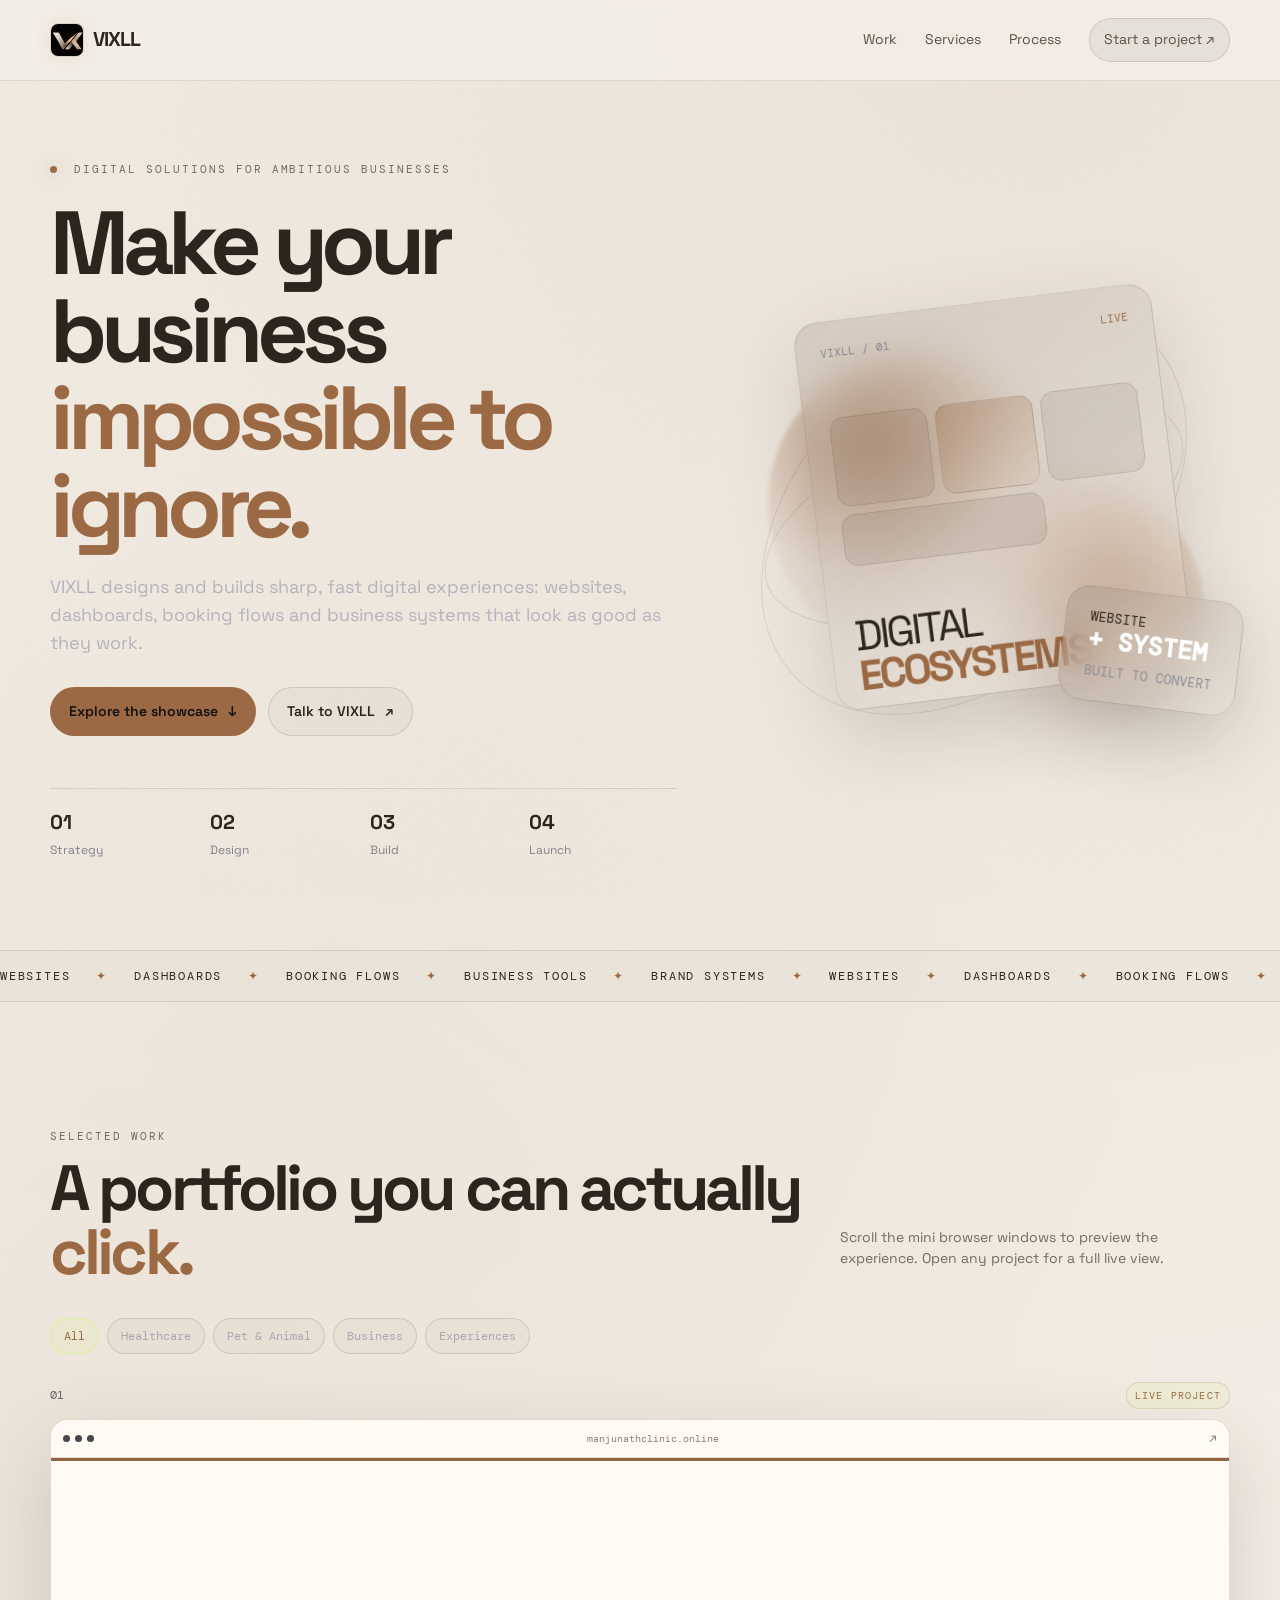
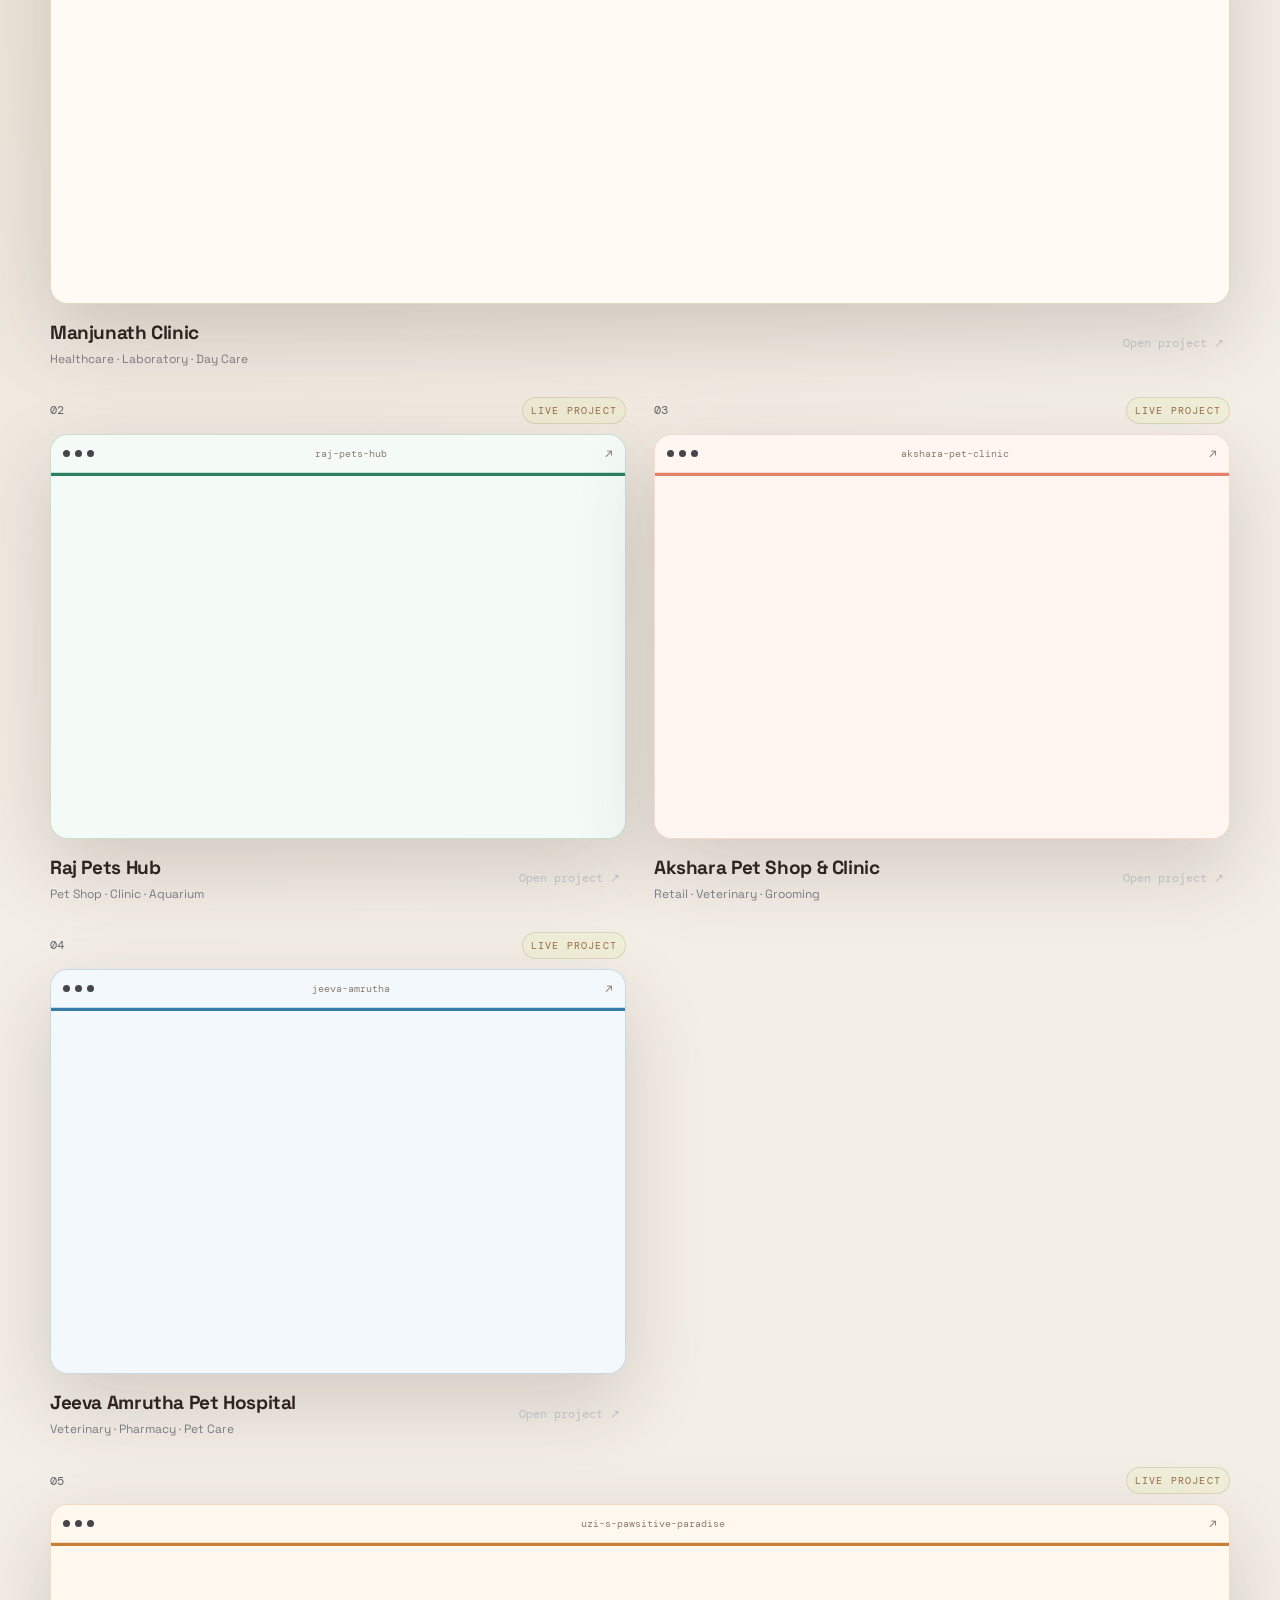
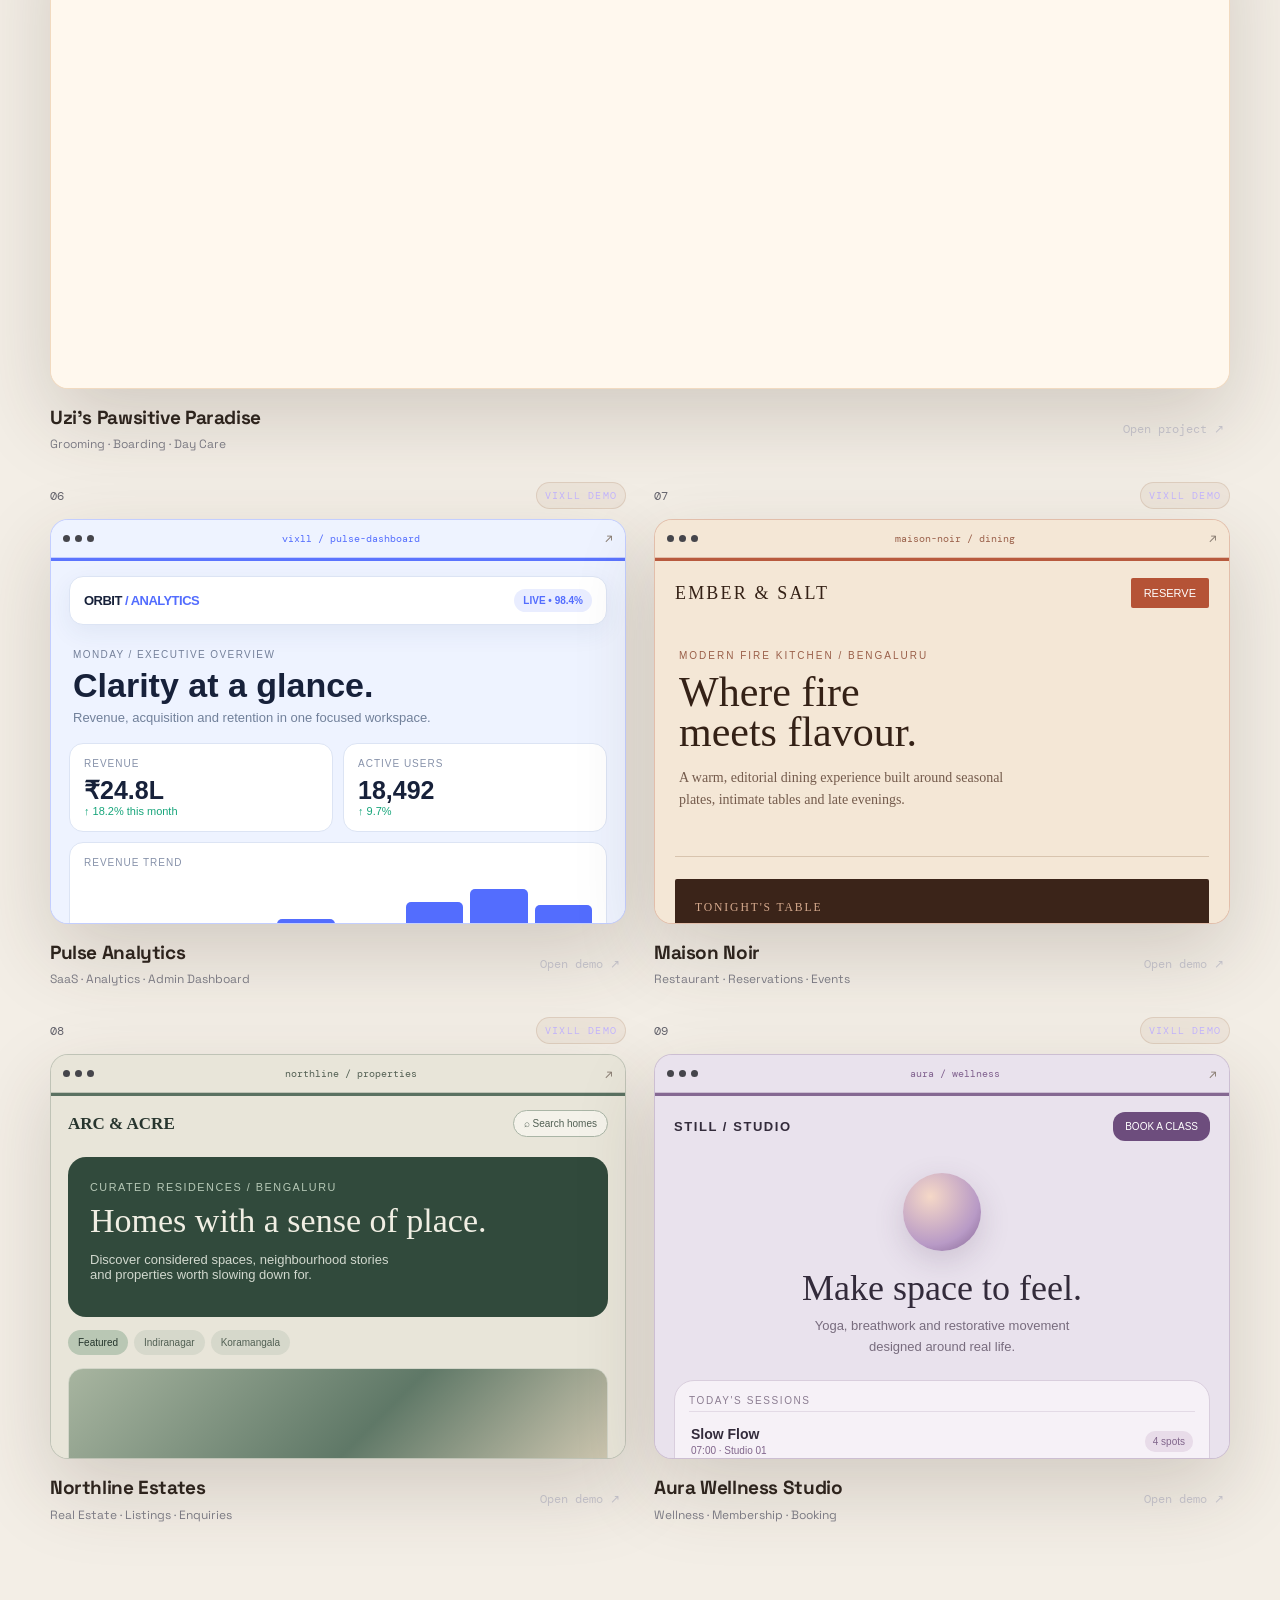
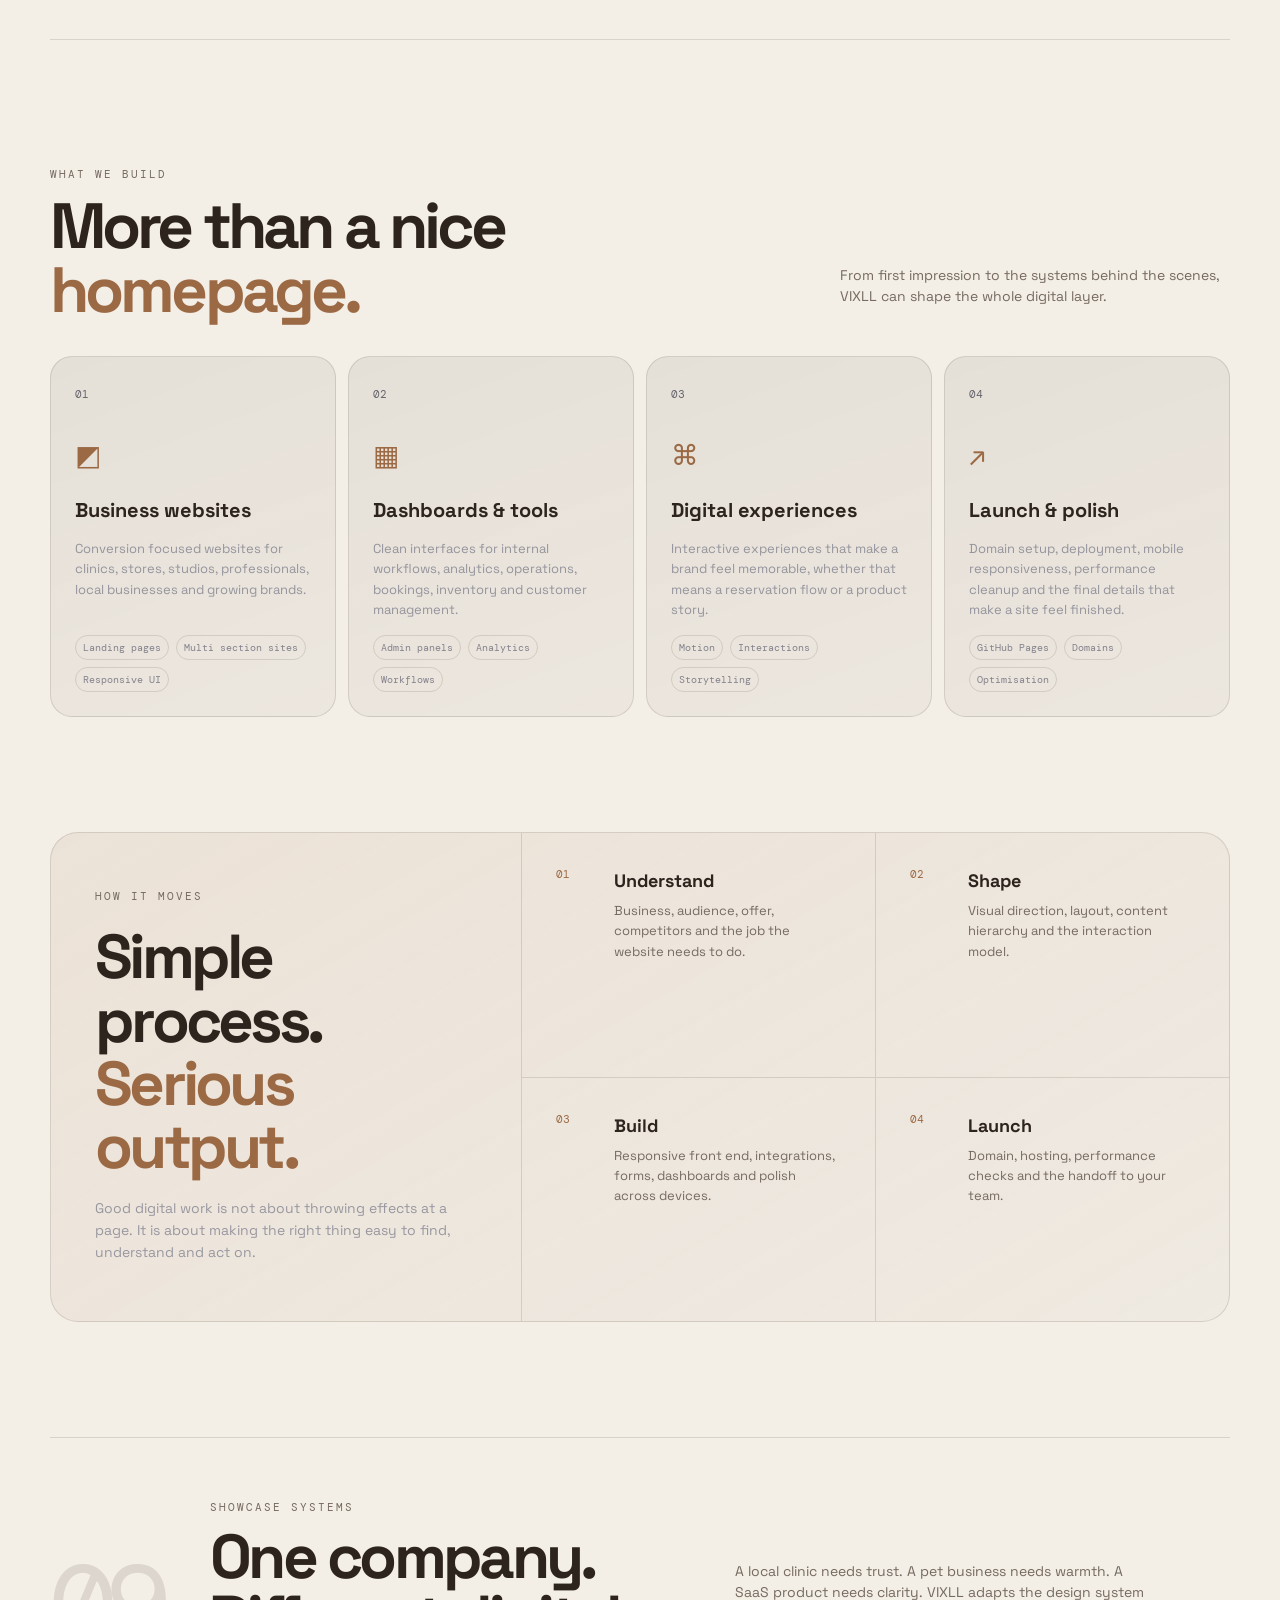
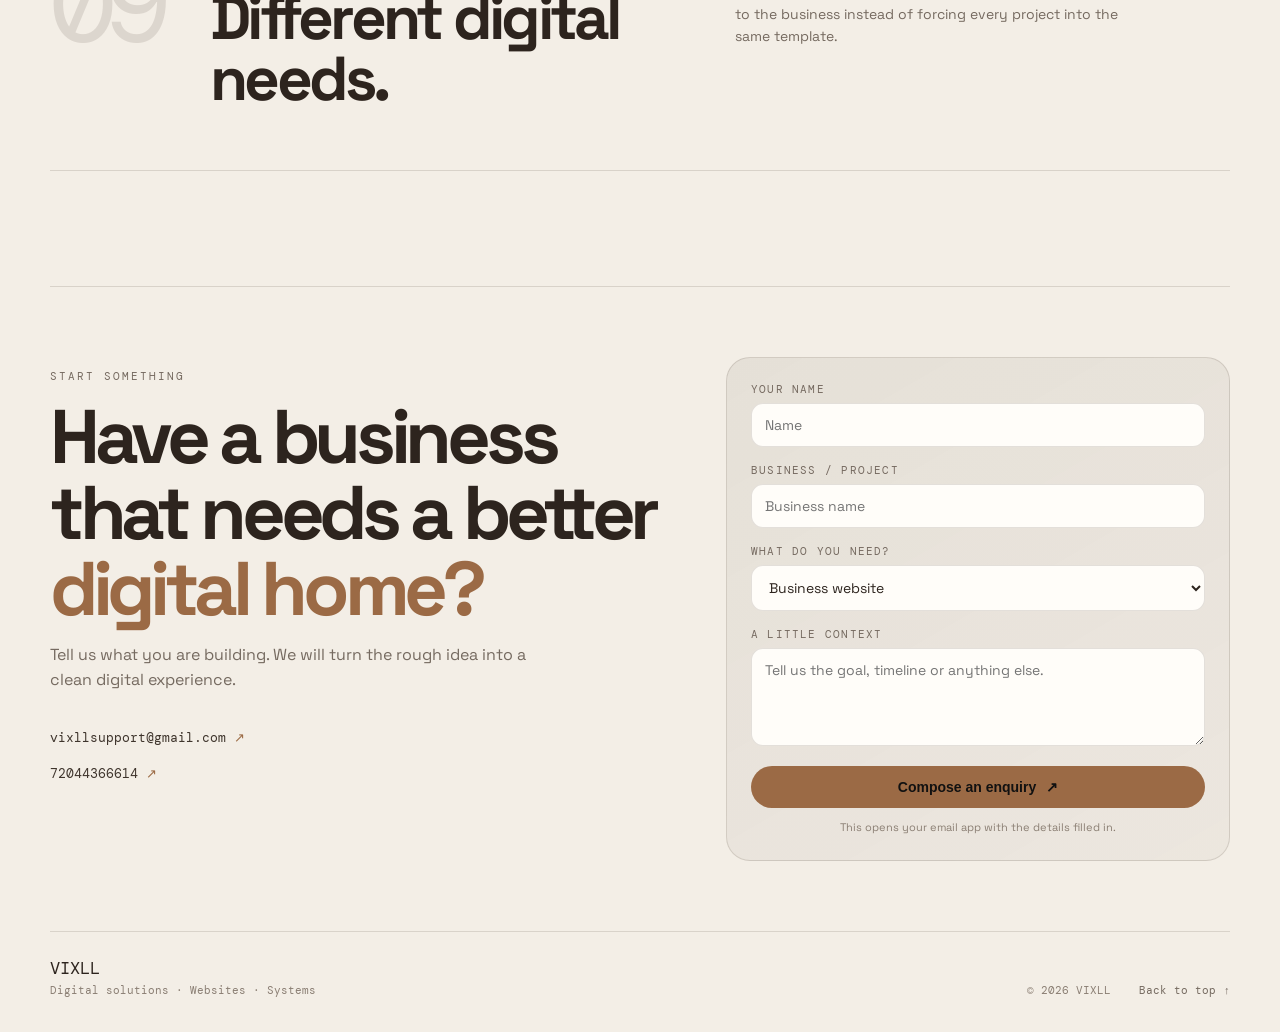
==== commit 4a88c8ad: "Update index.html" ====
--- a/index.html
+++ b/index.html
@@ -1,6 +1,9 @@
 <!DOCTYPE html>
 <html lang="en">
 <head>
+  <link rel="icon" type="image/png" href="/favicon.png">
+<link rel="icon" href="/favicon.ico">
+<link rel="apple-touch-icon" href="/favicon.png">
   <meta charset="UTF-8" />
   <meta name="viewport" content="width=device-width, initial-scale=1.0" />
   <meta name="theme-color" content="#f3eee6" />
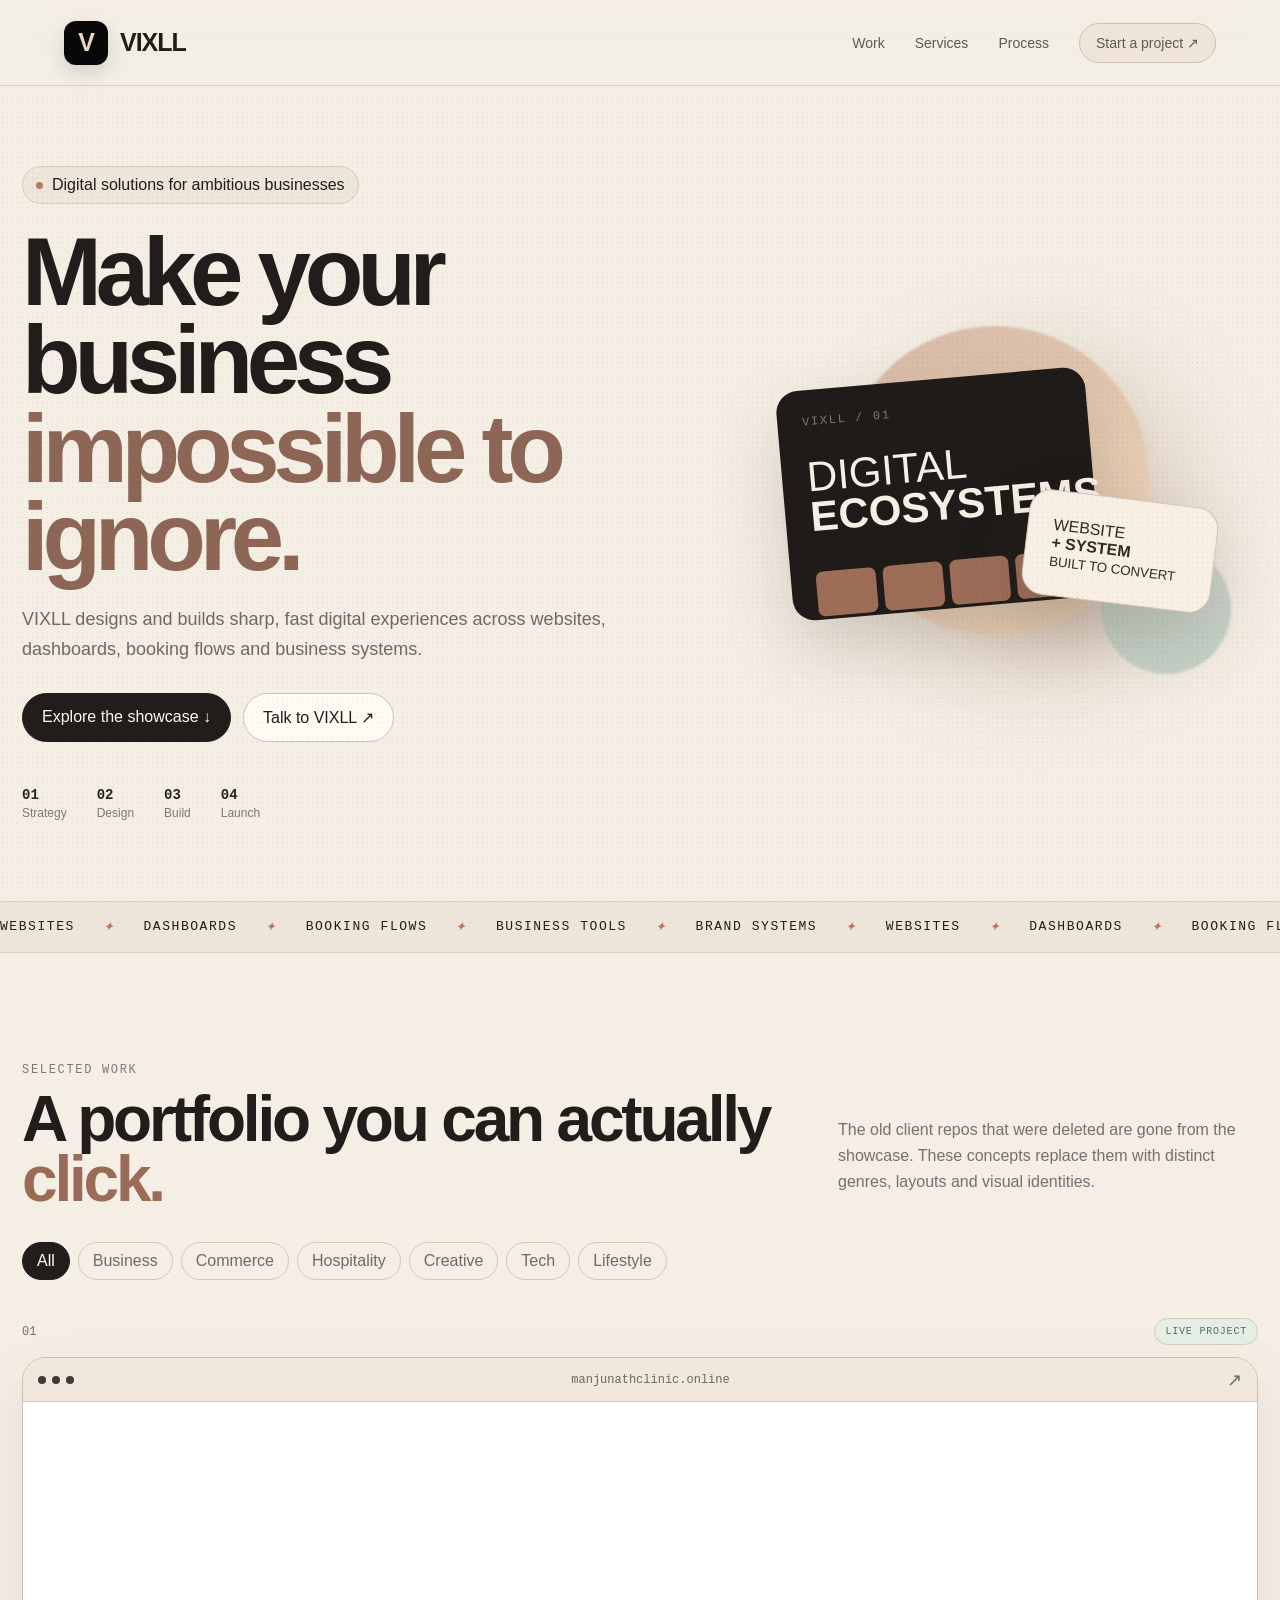
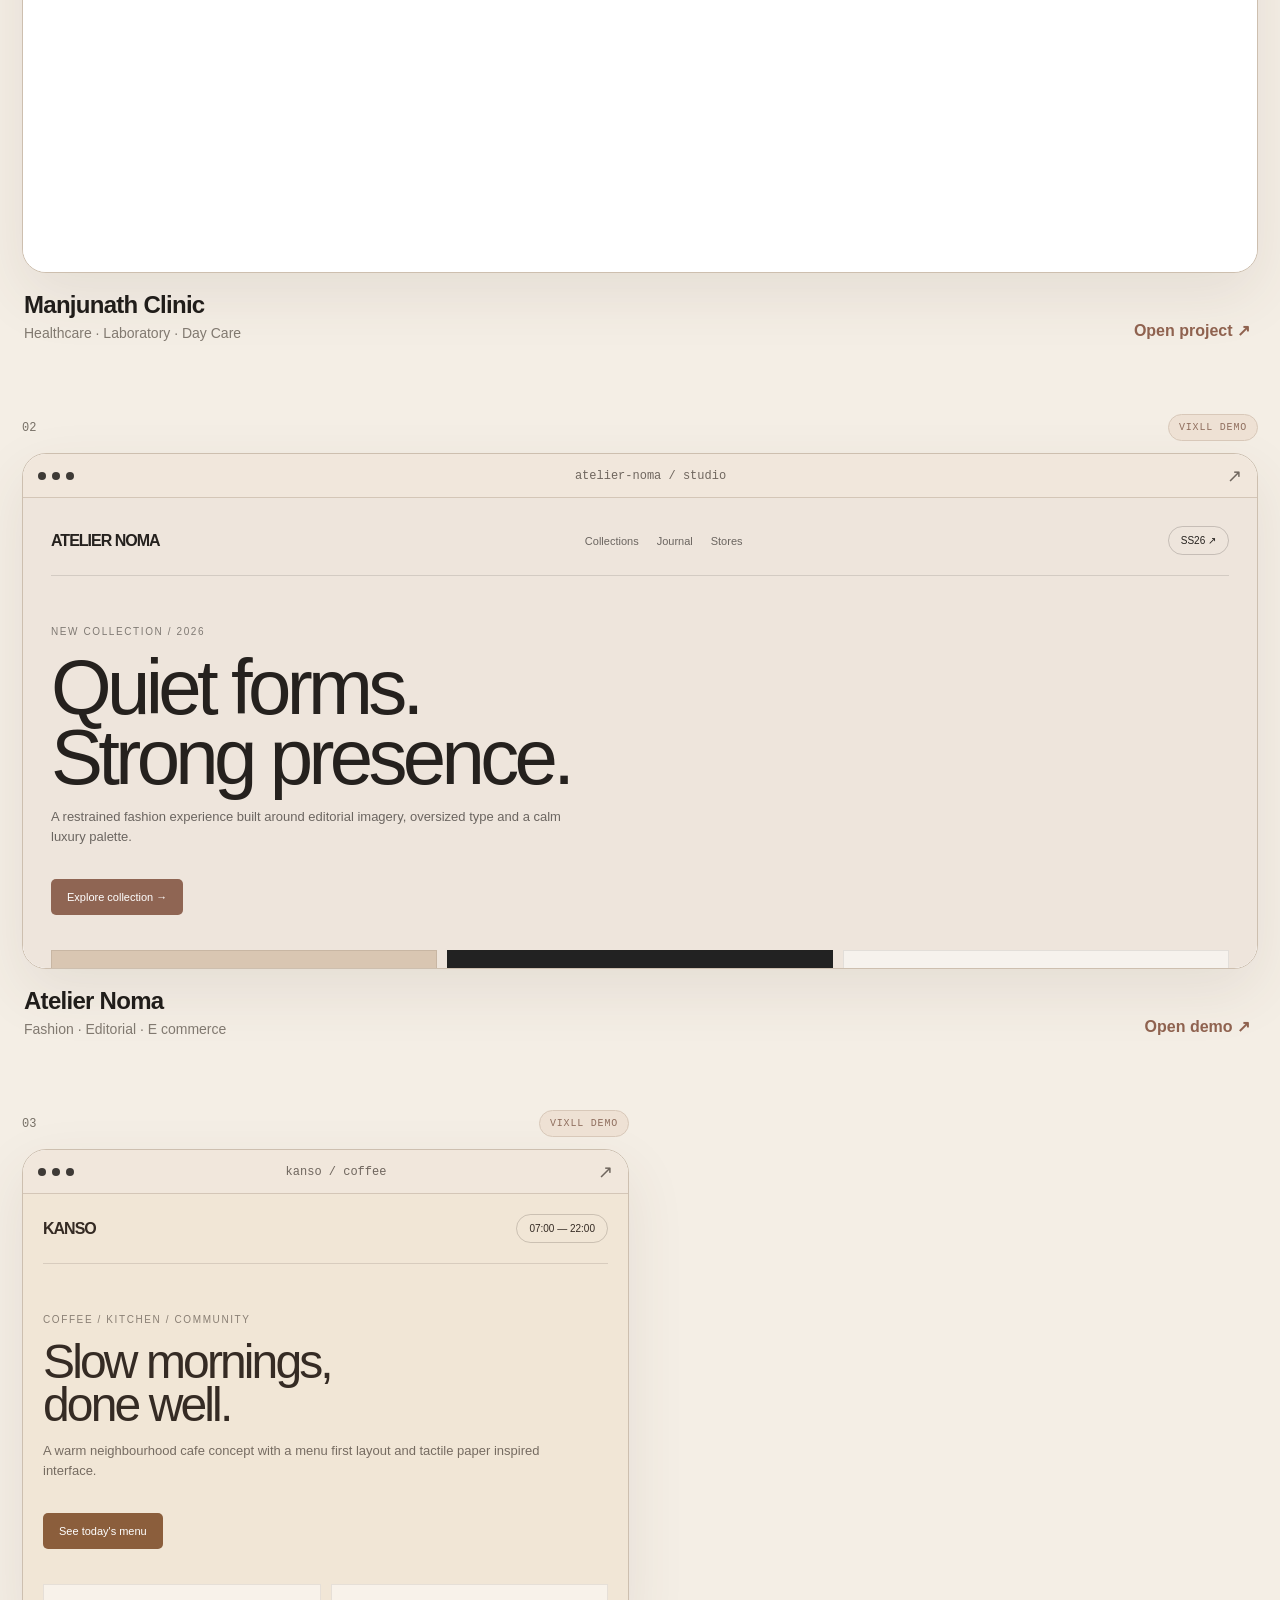
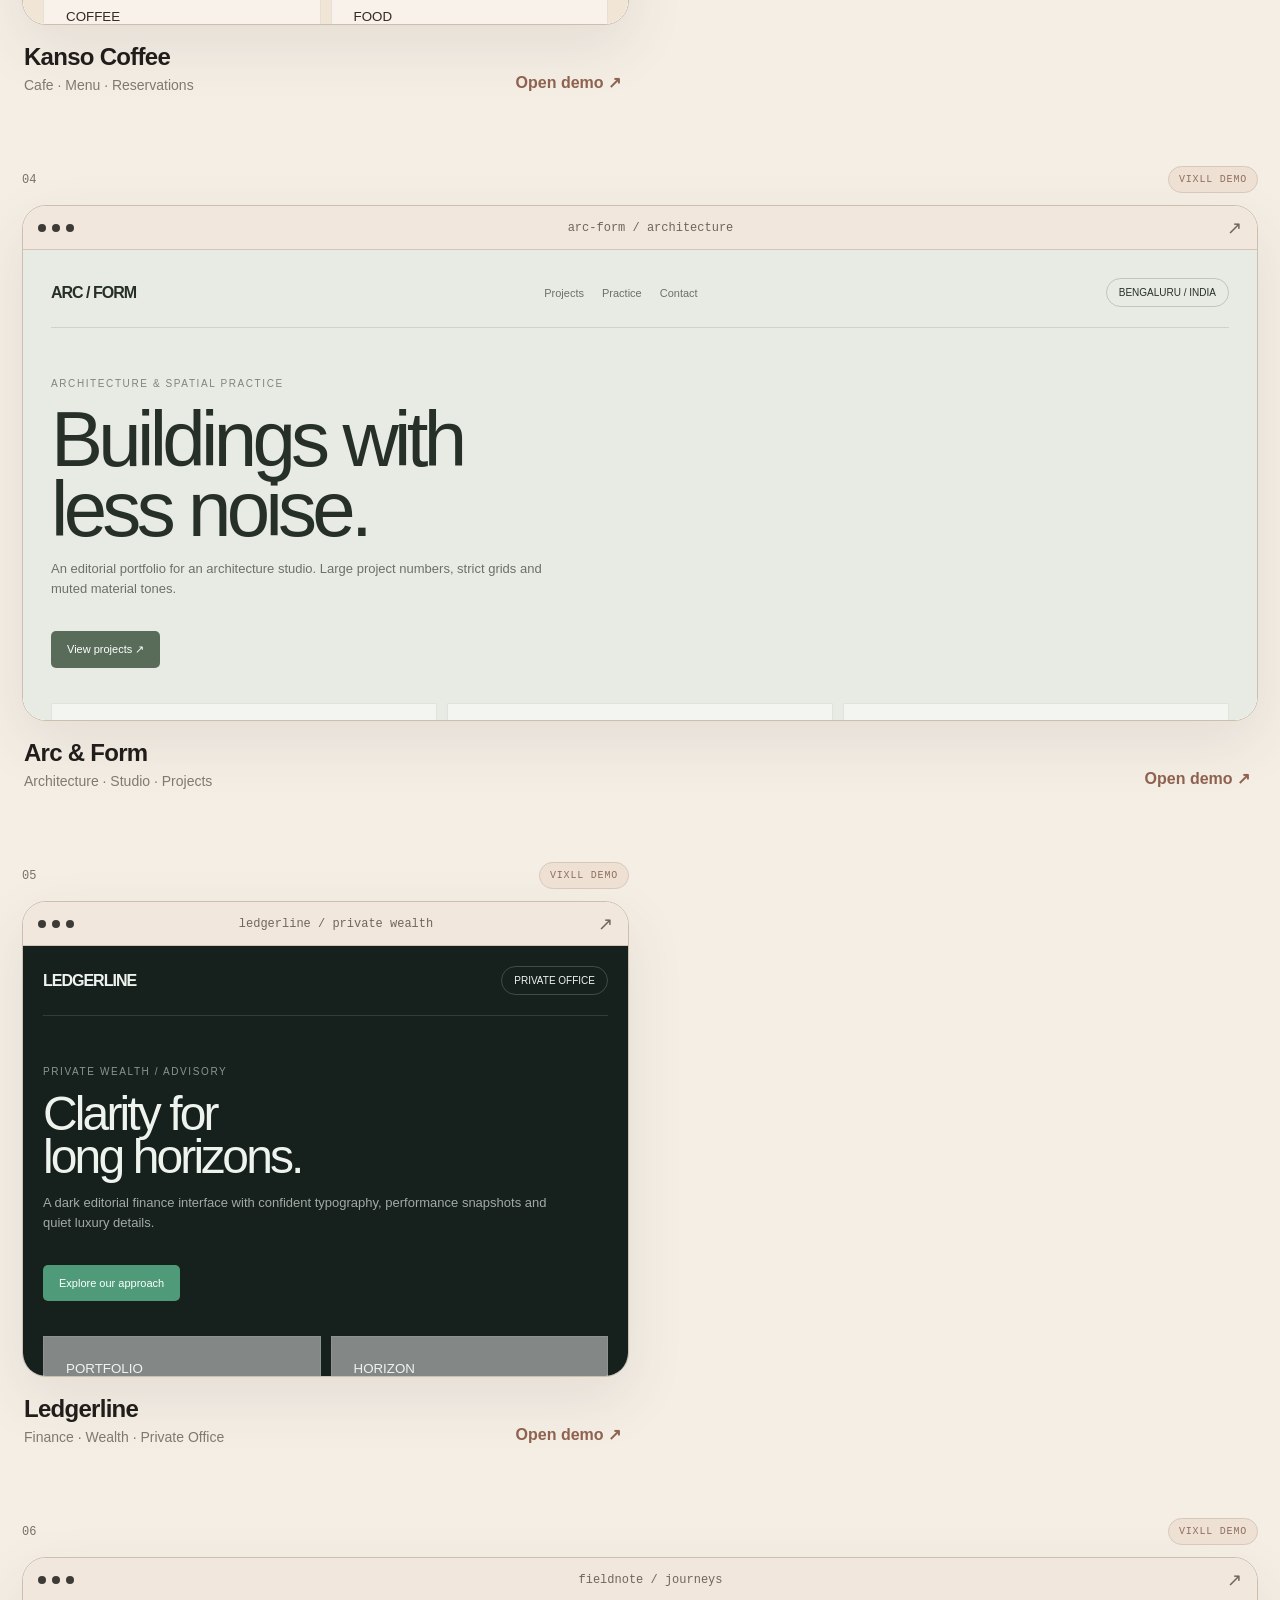
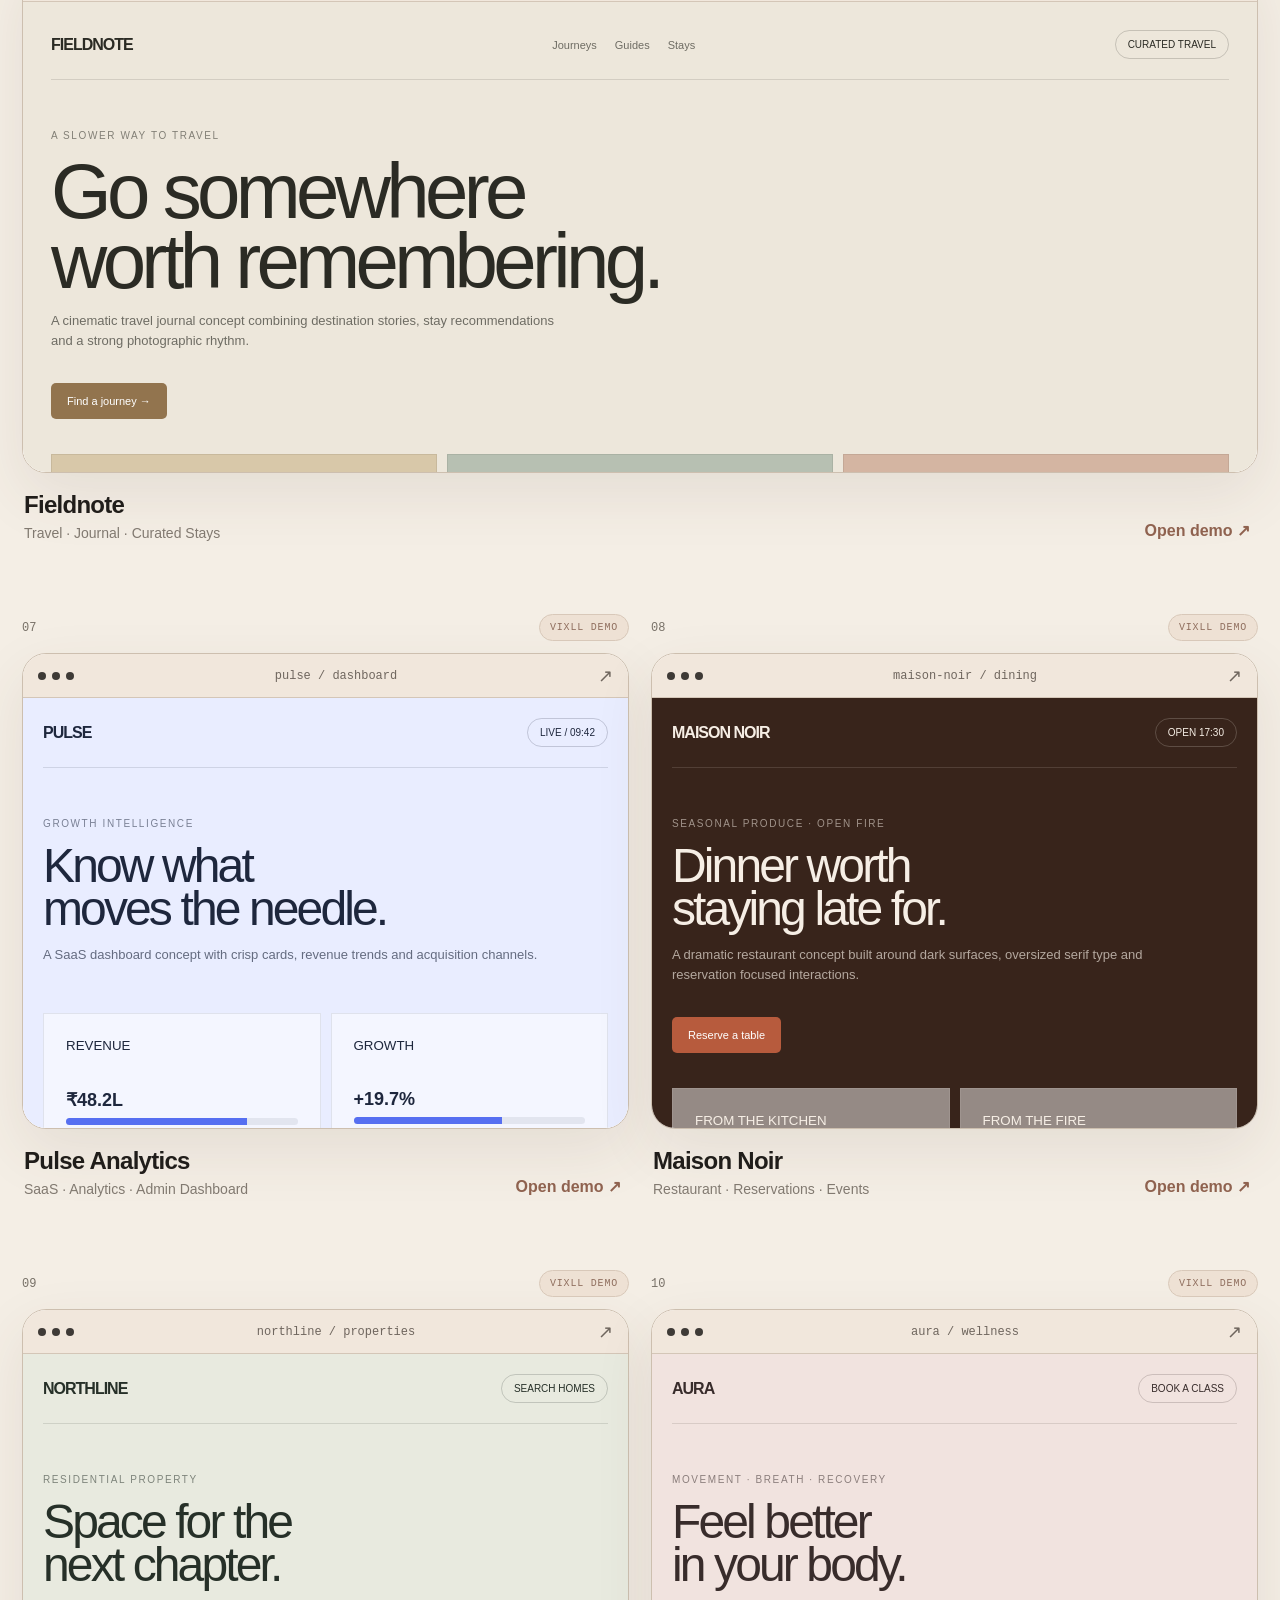
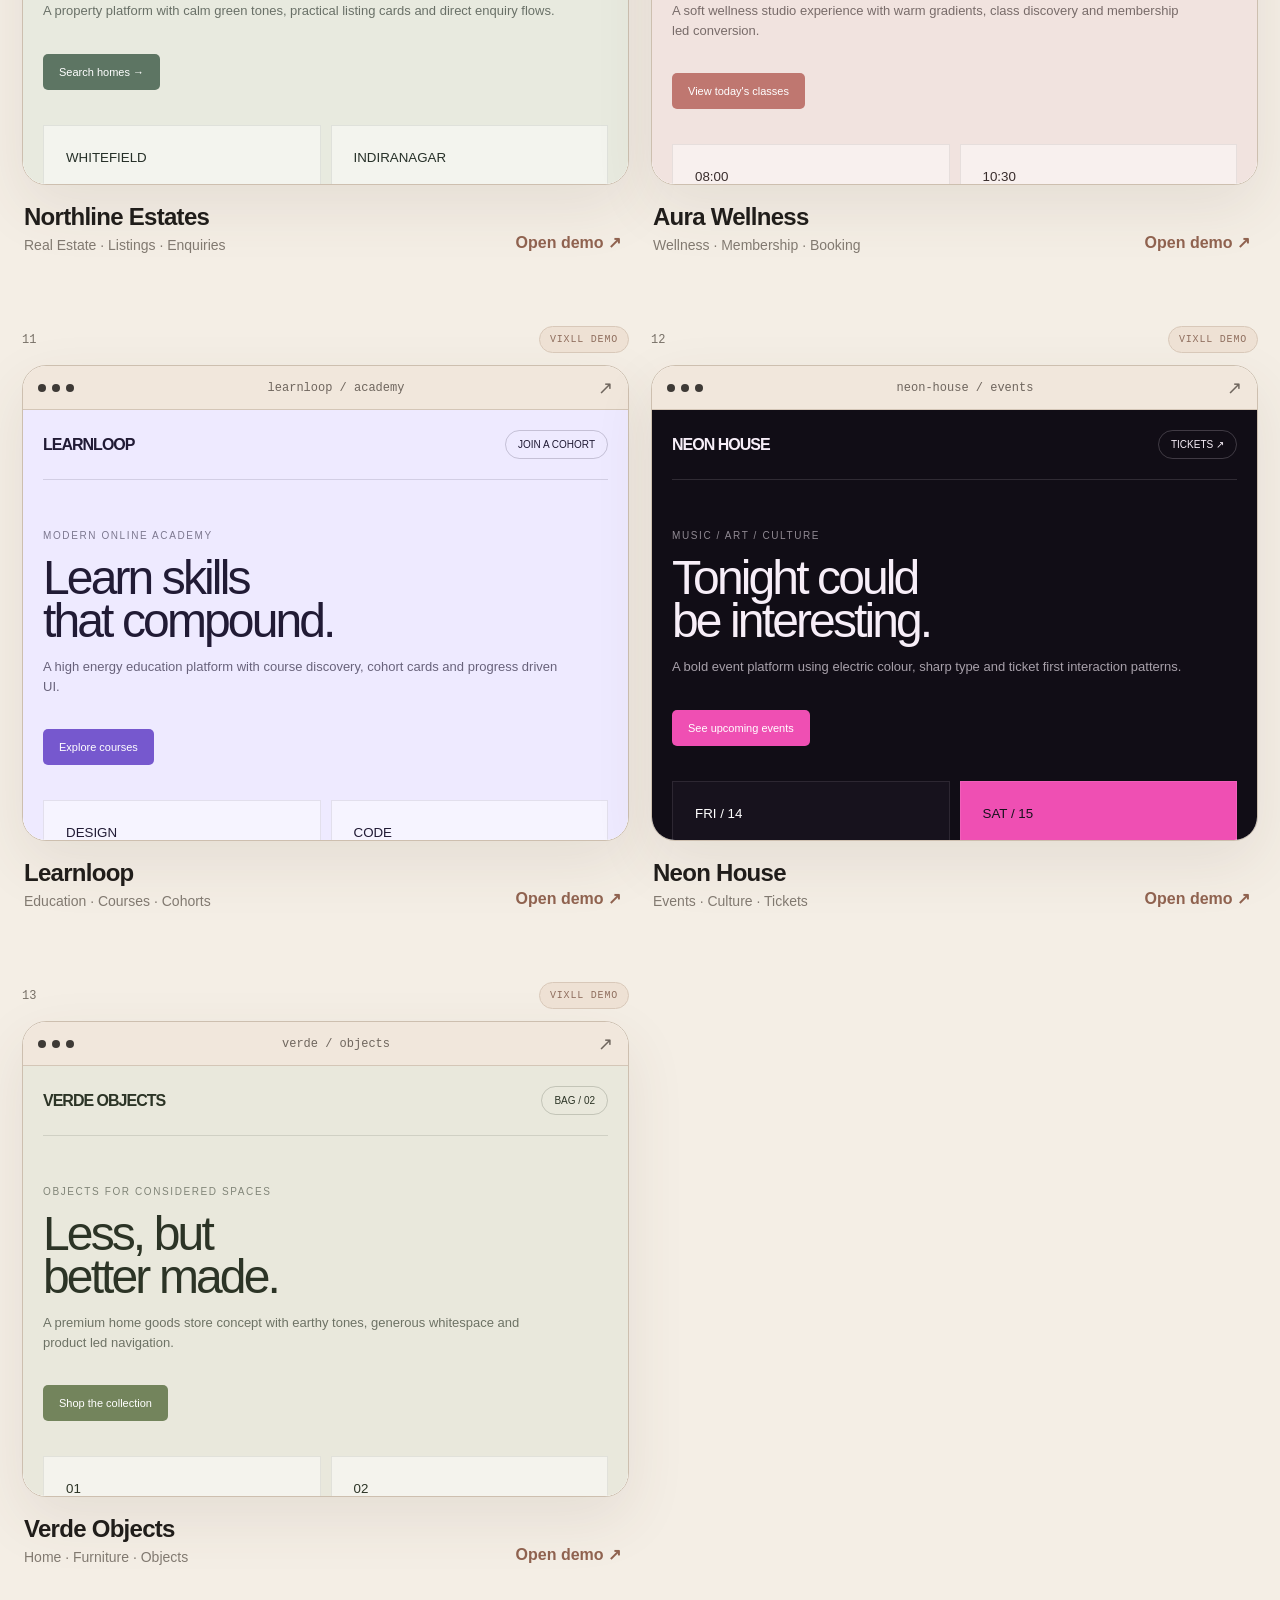
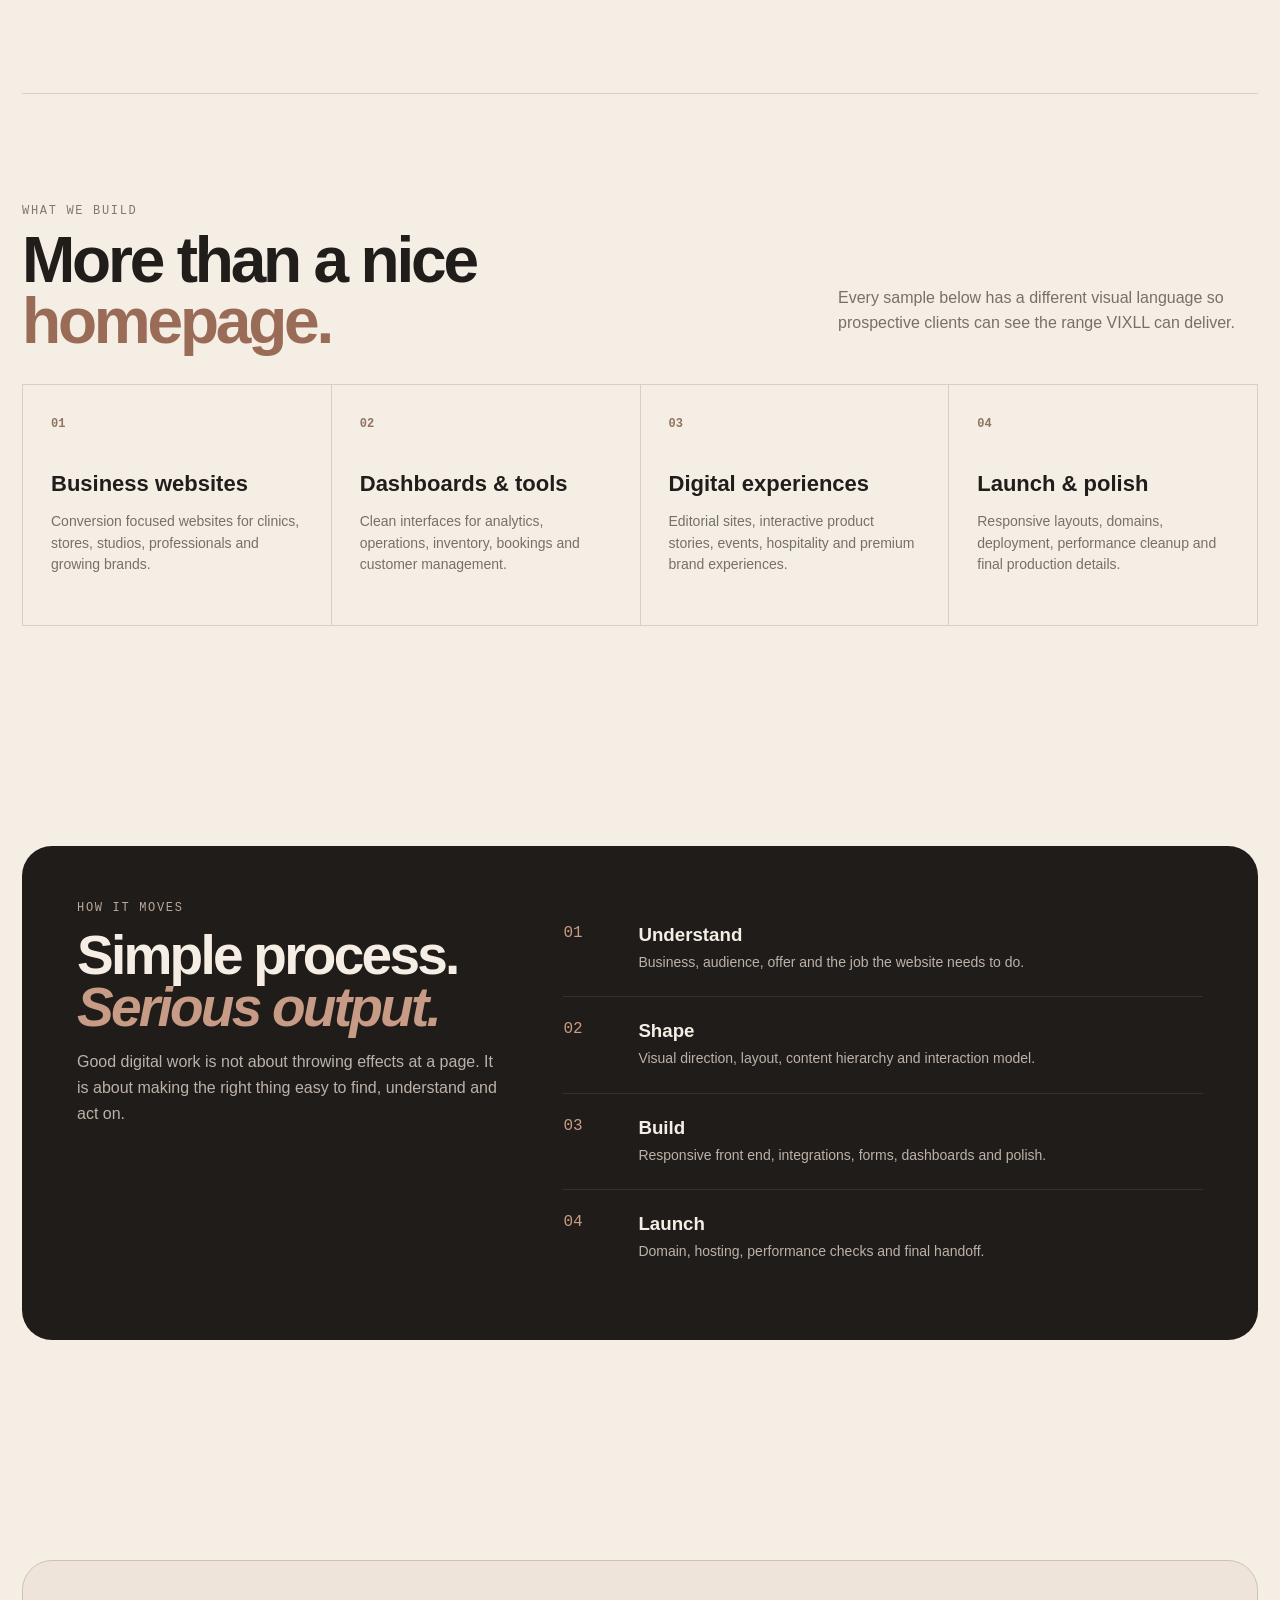
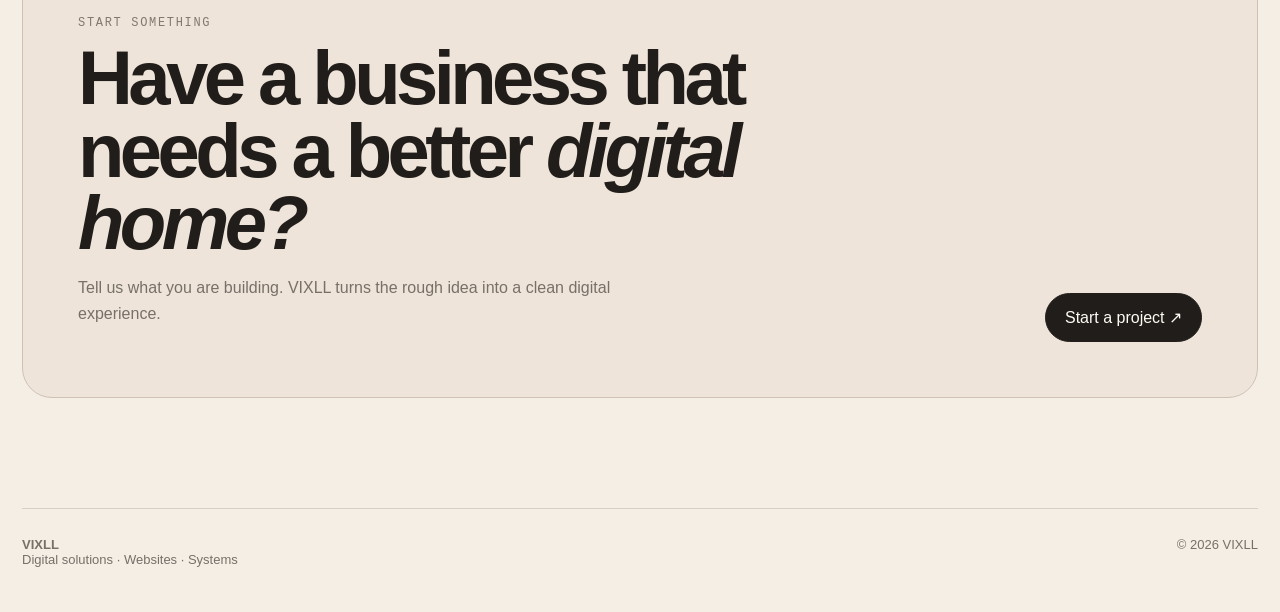
==== commit 15c4b148: "Add files via upload" ====
--- a/index.html
+++ b/index.html
@@ -1,221 +1,320 @@
 <!DOCTYPE html>
 <html lang="en">
 <head>
-  <link rel="icon" type="image/png" href="/favicon.png">
-<link rel="icon" href="/favicon.ico">
-<link rel="apple-touch-icon" href="/favicon.png">
-  <meta charset="UTF-8" />
-  <meta name="viewport" content="width=device-width, initial-scale=1.0" />
-  <meta name="theme-color" content="#f3eee6" />
-  <meta name="description" content="VIXLL creates high-impact websites, dashboards and digital experiences for modern businesses." />
-  <title>VIXLL — Digital Solutions</title>
-  <link rel="icon" type="image/png" sizes="512x512" href="favicon.png" />
-  <link rel="icon" href="favicon.ico" />
-  <link rel="apple-touch-icon" href="favicon.png" />
-  <link rel="preconnect" href="https://fonts.googleapis.com" />
-  <link rel="preconnect" href="https://fonts.gstatic.com" crossorigin />
-  <link href="https://fonts.googleapis.com/css2?family=DM+Mono:wght@400;500&family=Space+Grotesk:wght@400;500;600;700&display=swap" rel="stylesheet" />
-  <link rel="stylesheet" href="styles.css" />
+<meta charset="UTF-8">
+<meta name="viewport" content="width=device-width, initial-scale=1.0">
+<meta name="theme-color" content="#f4eee5">
+<meta name="description" content="VIXLL digital studio showcase. Websites, dashboards and digital experiences.">
+<title>VIXLL — Digital Studio</title>
+<style>
+:root{
+  --paper:#f4eee5;--ink:#201d1a;--muted:#7d766f;--line:#d9d0c5;
+  --accent:#b77b63;--soft:#ebe1d5;--white:#fffdf9;
+}
+*{box-sizing:border-box}
+html{scroll-behavior:smooth}
+body{margin:0;background:var(--paper);color:var(--ink);font-family:Arial,Helvetica,sans-serif;overflow-x:hidden}
+body:before{content:"";position:fixed;inset:0;pointer-events:none;opacity:.08;background-image:radial-gradient(#000 0.5px,transparent .5px);background-size:5px 5px;z-index:20}
+a{color:inherit;text-decoration:none}
+button{font:inherit}
+.site-header{height:86px;border-bottom:1px solid var(--line);display:flex;align-items:center;justify-content:space-between;padding:0 clamp(22px,5vw,72px);position:sticky;top:0;background:rgba(244,238,229,.92);backdrop-filter:blur(18px);z-index:50}
+.brand{display:flex;align-items:center;gap:12px;font-size:25px;font-weight:800;letter-spacing:-1px}
+.brand-mark{width:44px;height:44px;border-radius:12px;background:#080808;color:#e8d5bf;display:grid;place-items:center;font-size:25px;box-shadow:0 8px 20px #0002}
+.nav{display:flex;gap:30px;align-items:center;font-size:14px;color:#5f5953}
+.nav a:hover{color:#111}
+.nav-cta{border:1px solid #cdbfb0;padding:11px 16px;border-radius:999px;background:#eee4d8}
+.menu-toggle{display:none;border:0;background:none;font-size:28px}
+.shell{width:min(1320px,calc(100% - 44px));margin:auto}
+.hero{min-height:650px;display:grid;grid-template-columns:1.1fr .9fr;gap:40px;align-items:center;padding:80px 0}
+.eyebrow{font-family:"Courier New",monospace;text-transform:uppercase;letter-spacing:.14em;font-size:12px;color:#817970}
+.status{display:inline-flex;align-items:center;gap:9px;border:1px solid #d7cbbd;border-radius:999px;padding:9px 13px;background:#eee5db}
+.status i{width:7px;height:7px;background:#b77b63;border-radius:50%;display:block}
+h1{font-size:clamp(54px,7.5vw,105px);line-height:.92;letter-spacing:-.065em;margin:24px 0}
+h1 span{color:#8d6655}
+.hero-copy p{max-width:650px;color:#706960;font-size:18px;line-height:1.65}
+.actions{display:flex;gap:12px;margin-top:28px;flex-wrap:wrap}
+.btn{border:1px solid #cfc2b5;border-radius:999px;padding:14px 19px;display:inline-flex;gap:12px;align-items:center;background:#fffaf3;cursor:pointer}
+.btn.primary{background:#211d1a;color:#fffaf3;border-color:#211d1a}
+.hero-proof{display:flex;gap:30px;margin-top:45px;color:#817970}
+.hero-proof strong{display:block;color:#27231f;font-family:"Courier New",monospace;font-size:14px}
+.hero-proof span{font-size:12px}
+.hero-art{min-height:440px;position:relative}
+.orb{position:absolute;border-radius:50%;filter:blur(1px)}
+.orb.a{width:310px;height:310px;right:20%;top:12%;background:linear-gradient(145deg,#d7b9a6,#f0d9bd);box-shadow:40px 35px 100px #9d725244}
+.orb.b{width:130px;height:130px;right:5%;bottom:9%;background:#c7d2c8}
+.art-card{position:absolute;background:#1e1b18;color:#f8efe5;border-radius:22px;padding:25px;box-shadow:0 30px 70px #4c3b2f33}
+.art-card.main{width:310px;height:230px;left:12%;top:24%;transform:rotate(-5deg)}
+.art-card.float{right:8%;top:51%;width:190px;background:#f7eee4;color:#342a24;border:1px solid #d8c7b7;transform:rotate(7deg)}
+.art-grid{display:grid;grid-template-columns:repeat(4,1fr);gap:7px;margin-top:35px}
+.art-grid i{height:45px;background:#9d6d58;border-radius:7px}
+.marquee{overflow:hidden;border-block:1px solid var(--line);background:#eee5da;padding:17px 0}
+.marquee-track{display:flex;gap:28px;width:max-content;animation:marq 30s linear infinite;font-family:"Courier New",monospace;font-size:13px;letter-spacing:.12em}
+.marquee i{color:#b77b63}
+@keyframes marq{to{transform:translateX(-50%)}}
+.section{padding:110px 0}
+.section-head{display:flex;justify-content:space-between;align-items:end;gap:40px;margin-bottom:32px}
+.section-head h2{font-size:clamp(38px,5vw,70px);letter-spacing:-.05em;line-height:.95;margin:12px 0 0}
+.section-head h2 em{font-style:normal;color:#9a6b57}
+.section-note{max-width:420px;color:#777069;line-height:1.6}
+.filters{display:flex;gap:8px;flex-wrap:wrap;margin-bottom:38px}
+.filter{border:1px solid #d3c7bb;background:transparent;border-radius:999px;padding:9px 14px;color:#716a63;cursor:pointer}
+.filter.active{background:#211d1a;color:#fff;border-color:#211d1a}
+.work-grid{display:grid;grid-template-columns:repeat(2,1fr);gap:55px 22px}
+.work-card{min-width:0}
+.work-card.wide{grid-column:span 2}
+.work-meta{display:flex;justify-content:space-between;align-items:center;margin-bottom:12px;font-family:"Courier New",monospace;color:#777067;font-size:12px}
+.badge{border:1px solid #d8c8b9;padding:7px 10px;border-radius:999px;font-size:10px;letter-spacing:.08em}
+.badge.demo{color:#8f6e5e;background:#eee1d4}
+.badge.live{color:#567260;background:#e5eee5}
+.browser{border:1px solid #cdbfaf;border-radius:24px;overflow:hidden;background:#fff;box-shadow:0 22px 60px #57453618}
+.browser-bar{height:44px;background:#f1e7dc;border-bottom:1px solid #d4c6b7;display:flex;align-items:center;gap:15px;padding:0 15px;font-family:"Courier New",monospace;font-size:12px;color:#6f665e}
+.dots{display:flex;gap:6px}.dots b{width:8px;height:8px;border-radius:50%;background:#3e3a36;display:block}
+.browser-url{flex:1;text-align:center}
+.expand{font-size:18px}
+.preview{width:100%;height:430px;border:0;display:block;background:#fff}
+.wide .preview{height:470px}
+.work-bottom{display:flex;justify-content:space-between;gap:18px;align-items:end;padding:18px 2px}
+.work-bottom h3{font-size:24px;margin:0 0 6px;letter-spacing:-.03em}
+.work-bottom p{margin:0;color:#817970;font-size:14px}
+.view-button{border:0;background:none;color:#8f624f;cursor:pointer;font-weight:700;white-space:nowrap}
+.services{border-top:1px solid var(--line)}
+.service-grid{display:grid;grid-template-columns:repeat(4,1fr);gap:1px;background:var(--line);border:1px solid var(--line)}
+.service{background:var(--paper);padding:28px;min-height:240px}
+.service b{font-family:"Courier New",monospace;font-size:12px;color:#927360}
+.service h3{font-size:22px;margin:40px 0 10px}
+.service p{color:#777069;line-height:1.55;font-size:14px}
+.process{background:#201c19;color:#f6eee5;border-radius:30px;padding:55px;display:grid;grid-template-columns:.8fr 1.2fr;gap:60px}
+.process h2{font-size:55px;letter-spacing:-.05em;line-height:.95;margin:14px 0}
+.process p{color:#bcb2aa;line-height:1.6}
+.steps{display:grid;gap:0}
+.step{display:grid;grid-template-columns:55px 1fr;gap:20px;padding:23px 0;border-bottom:1px solid #ffffff18}
+.step:last-child{border-bottom:0}
+.step>span{font-family:"Courier New",monospace;color:#c89b84}
+.step h3{margin:0 0 5px}.step p{margin:0;font-size:14px}
+.contact{padding:110px 0}
+.contact-box{border:1px solid #cfc2b5;border-radius:30px;padding:55px;background:#eee4d9;display:flex;justify-content:space-between;gap:40px;align-items:end}
+.contact-box h2{font-size:clamp(42px,6vw,76px);line-height:.95;letter-spacing:-.06em;margin:12px 0;max-width:760px}
+.contact-box p{color:#777069;max-width:570px;line-height:1.6}
+.footer{border-top:1px solid var(--line);padding:28px 0 45px;display:flex;justify-content:space-between;color:#777069;font-size:13px}
+.modal{position:fixed;inset:0;background:#15120fdd;z-index:100;display:none;padding:30px}
+.modal.open{display:flex}
+.modal-panel{background:#f4eee5;width:min(1200px,100%);height:min(850px,100%);margin:auto;border-radius:22px;overflow:hidden;display:flex;flex-direction:column;box-shadow:0 30px 100px #0008}
+.modal-head{height:58px;display:flex;align-items:center;justify-content:space-between;padding:0 18px;border-bottom:1px solid #d7cabe;font-family:"Courier New",monospace}
+.close{border:0;background:#211d1a;color:#fff;width:34px;height:34px;border-radius:50%;cursor:pointer;font-size:20px}
+#modalFrame{border:0;flex:1;width:100%}
+@media(max-width:850px){
+ .nav{display:none}.menu-toggle{display:block}
+ .hero{grid-template-columns:1fr;padding:65px 0 55px}.hero-art{min-height:350px}
+ .work-grid{grid-template-columns:1fr}.work-card.wide{grid-column:auto}
+ .service-grid{grid-template-columns:1fr 1fr}.process{grid-template-columns:1fr;padding:35px 25px}
+ .contact-box{display:block;padding:35px 25px}.footer{display:block}
+}
+@media(max-width:560px){
+ .shell{width:min(100% - 28px,1320px)}
+ .site-header{height:76px;padding:0 16px}.brand{font-size:22px}
+ .brand-mark{width:40px;height:40px}
+ h1{font-size:55px}.hero-copy p{font-size:16px}
+ .hero-proof{gap:17px}.hero-art{min-height:300px}
+ .art-card.main{left:0;width:245px;height:185px}.art-card.float{right:0;width:155px}
+ .section{padding:75px 0}.section-head{display:block}
+ .section-note{margin-top:20px}.preview{height:330px}.wide .preview{height:360px}
+ .service-grid{grid-template-columns:1fr}.process h2{font-size:43px}
+ .modal{padding:8px}.modal-panel{height:calc(100vh - 16px)}
+}
+</style>
 </head>
 <body>
-  <div class="noise" aria-hidden="true"></div>
-  <header class="site-header">
-    <a class="brand" href="#top" aria-label="VIXLL home"><img class="brand-logo" src="vixll-mark.png" alt="VIXLL" /><span>VIXLL</span></a>
-    <nav class="nav" aria-label="Primary navigation">
-      <a href="#work">Work</a>
-      <a href="#services">Services</a>
-      <a href="#process">Process</a>
-      <a class="nav-cta" href="#contact">Start a project <span>↗</span></a>
-    </nav>
-    <button class="menu-toggle" aria-label="Open menu" aria-expanded="false">☰</button>
-  </header>
-
-  <main id="top">
-    <section class="hero section-shell">
-      <div class="hero-copy reveal">
-        <div class="eyebrow"><span class="status-dot"></span> Digital solutions for ambitious businesses</div>
-        <h1>Make your business<br /><span>impossible to ignore.</span></h1>
-        <p class="hero-sub">VIXLL designs and builds sharp, fast digital experiences: websites, dashboards, booking flows and business systems that look as good as they work.</p>
-        <div class="hero-actions">
-          <a class="button button-primary" href="#work">Explore the showcase <span>↓</span></a>
-          <a class="button button-ghost" href="#contact">Talk to VIXLL <span>↗</span></a>
-        </div>
-        <div class="hero-proof">
-          <div><strong>01</strong><span>Strategy</span></div>
-          <div><strong>02</strong><span>Design</span></div>
-          <div><strong>03</strong><span>Build</span></div>
-          <div><strong>04</strong><span>Launch</span></div>
-        </div>
-      </div>
-      <div class="hero-art reveal delay-1" aria-hidden="true">
-        <div class="orb orb-a"></div>
-        <div class="orb orb-b"></div>
-        <div class="orbit-ring ring-a"></div>
-        <div class="orbit-ring ring-b"></div>
-        <div class="hero-card hc-main">
-          <div class="card-top"><span>VIXLL / 01</span><span>LIVE</span></div>
-          <div class="mini-grid"><span></span><span></span><span></span><span></span></div>
-          <div class="card-label">DIGITAL<br /><b>ECOSYSTEMS</b></div>
-        </div>
-        <div class="hero-card hc-float">WEBSITE<br /><b>+ SYSTEM</b><br /><span>BUILT TO CONVERT</span></div>
-      </div>
-    </section>
-
-    <section class="marquee" aria-label="VIXLL capabilities">
-      <div class="marquee-track">
-        <span>WEBSITES</span><i>✦</i><span>DASHBOARDS</span><i>✦</i><span>BOOKING FLOWS</span><i>✦</i><span>BUSINESS TOOLS</span><i>✦</i><span>BRAND SYSTEMS</span><i>✦</i><span>WEBSITES</span><i>✦</i><span>DASHBOARDS</span><i>✦</i><span>BOOKING FLOWS</span><i>✦</i><span>BUSINESS TOOLS</span><i>✦</i><span>BRAND SYSTEMS</span><i>✦</i>
-      </div>
-    </section>
-
-    <section id="work" class="section-shell section-block">
-      <div class="section-head reveal">
-        <div><p class="eyebrow">Selected work</p><h2>A portfolio you can actually <em>click.</em></h2></div>
-        <p class="section-note">Scroll the mini browser windows to preview the experience. Open any project for a full live view.</p>
-      </div>
-
-      <div class="filters reveal delay-1" role="tablist" aria-label="Portfolio filters">
-        <button class="filter active" data-filter="all">All</button>
-        <button class="filter" data-filter="health">Healthcare</button>
-        <button class="filter" data-filter="pet">Pet & Animal</button>
-        <button class="filter" data-filter="business">Business</button>
-        <button class="filter" data-filter="experience">Experiences</button>
-      </div>
-
-      <div class="work-grid" id="workGrid">
-        <article class="work-card large reveal" data-category="health">
-          <div class="work-meta"><span class="work-index">01</span><span class="badge live">LIVE PROJECT</span></div>
-          <div class="browser-frame" data-url="https://manjunathclinic.online/" data-preview-theme="clinic">
-            <div class="browser-bar"><span class="dots"><b></b><b></b><b></b></span><span class="browser-url">manjunathclinic.online</span><span class="expand">↗</span></div>
-            <iframe loading="lazy" title="Manjunath Clinic website preview" src="https://manjunathclinic.online/"></iframe>
-          </div>
-          <div class="work-bottom"><div><h3>Manjunath Clinic</h3><p>Healthcare · Laboratory · Day Care</p></div><button class="view-button" data-open="https://manjunathclinic.online/">Open project ↗</button></div>
-        </article>
-
-        <article class="work-card reveal" data-category="pet">
-          <div class="work-meta"><span class="work-index">02</span><span class="badge live">LIVE PROJECT</span></div>
-          <div class="browser-frame" data-url="https://vikasxox.github.io/Raj-pets-hub-/" data-preview-theme="raj">
-            <div class="browser-bar"><span class="dots"><b></b><b></b><b></b></span><span class="browser-url">raj-pets-hub</span><span class="expand">↗</span></div>
-            <iframe loading="lazy" title="Raj Pets Hub website preview" src="https://vikasxox.github.io/Raj-pets-hub-/"></iframe>
-          </div>
-          <div class="work-bottom"><div><h3>Raj Pets Hub</h3><p>Pet Shop · Clinic · Aquarium</p></div><button class="view-button" data-open="https://vikasxox.github.io/Raj-pets-hub-/">Open project ↗</button></div>
-        </article>
-
-        <article class="work-card reveal" data-category="pet">
-          <div class="work-meta"><span class="work-index">03</span><span class="badge live">LIVE PROJECT</span></div>
-          <div class="browser-frame" data-url="https://vikasxox.github.io/Akshara-pet-clinic-/" data-preview-theme="akshara">
-            <div class="browser-bar"><span class="dots"><b></b><b></b><b></b></span><span class="browser-url">akshara-pet-clinic</span><span class="expand">↗</span></div>
-            <iframe loading="lazy" title="Akshara Pet Shop and Clinic website preview" src="https://vikasxox.github.io/Akshara-pet-clinic-/"></iframe>
-          </div>
-          <div class="work-bottom"><div><h3>Akshara Pet Shop & Clinic</h3><p>Retail · Veterinary · Grooming</p></div><button class="view-button" data-open="https://vikasxox.github.io/Akshara-pet-clinic-/">Open project ↗</button></div>
-        </article>
-
-        <article class="work-card reveal" data-category="pet">
-          <div class="work-meta"><span class="work-index">04</span><span class="badge live">LIVE PROJECT</span></div>
-          <div class="browser-frame" data-url="https://vikasxox.github.io/Jeeva-amrutha-/" data-preview-theme="jeeva">
-            <div class="browser-bar"><span class="dots"><b></b><b></b><b></b></span><span class="browser-url">jeeva-amrutha</span><span class="expand">↗</span></div>
-            <iframe loading="lazy" title="Jeeva Amrutha Pet Hospital website preview" src="https://vikasxox.github.io/Jeeva-amrutha-/"></iframe>
-          </div>
-          <div class="work-bottom"><div><h3>Jeeva Amrutha Pet Hospital</h3><p>Veterinary · Pharmacy · Pet Care</p></div><button class="view-button" data-open="https://vikasxox.github.io/Jeeva-amrutha-/">Open project ↗</button></div>
-        </article>
-
-        <article class="work-card large reveal" data-category="pet">
-          <div class="work-meta"><span class="work-index">05</span><span class="badge live">LIVE PROJECT</span></div>
-          <div class="browser-frame" data-url="https://vikasxox.github.io/Uzi-s-pawsitive-paradise/" data-preview-theme="uzi">
-            <div class="browser-bar"><span class="dots"><b></b><b></b><b></b></span><span class="browser-url">uzi-s-pawsitive-paradise</span><span class="expand">↗</span></div>
-            <iframe loading="lazy" title="Uzi's Pawsitive Paradise website preview" src="https://vikasxox.github.io/Uzi-s-pawsitive-paradise/"></iframe>
-          </div>
-          <div class="work-bottom"><div><h3>Uzi's Pawsitive Paradise</h3><p>Grooming · Boarding · Day Care</p></div><button class="view-button" data-open="https://vikasxox.github.io/Uzi-s-pawsitive-paradise/">Open project ↗</button></div>
-        </article>
-
-        <article class="work-card reveal" data-category="business">
-          <div class="work-meta"><span class="work-index">06</span><span class="badge demo">VIXLL DEMO</span></div>
-          <div class="browser-frame" data-local="demos/saas-dashboard.html" data-preview-theme="saas">
-            <div class="browser-bar"><span class="dots"><b></b><b></b><b></b></span><span class="browser-url">vixll / pulse-dashboard</span><span class="expand">↗</span></div>
-            <iframe loading="lazy" title="SaaS analytics dashboard demo" src="demos/saas-dashboard.html"></iframe>
-          </div>
-          <div class="work-bottom"><div><h3>Pulse Analytics</h3><p>SaaS · Analytics · Admin Dashboard</p></div><button class="view-button" data-open="demos/saas-dashboard.html">Open demo ↗</button></div>
-        </article>
-
-        <article class="work-card reveal" data-category="experience">
-          <div class="work-meta"><span class="work-index">07</span><span class="badge demo">VIXLL DEMO</span></div>
-          <div class="browser-frame" data-local="demos/restaurant.html" data-preview-theme="restaurant">
-            <div class="browser-bar"><span class="dots"><b></b><b></b><b></b></span><span class="browser-url">maison-noir / dining</span><span class="expand">↗</span></div>
-            <iframe loading="lazy" title="Restaurant website demo" src="demos/restaurant.html"></iframe>
-          </div>
-          <div class="work-bottom"><div><h3>Maison Noir</h3><p>Restaurant · Reservations · Events</p></div><button class="view-button" data-open="demos/restaurant.html">Open demo ↗</button></div>
-        </article>
-
-        <article class="work-card reveal" data-category="business">
-          <div class="work-meta"><span class="work-index">08</span><span class="badge demo">VIXLL DEMO</span></div>
-          <div class="browser-frame" data-local="demos/real-estate.html" data-preview-theme="estate">
-            <div class="browser-bar"><span class="dots"><b></b><b></b><b></b></span><span class="browser-url">northline / properties</span><span class="expand">↗</span></div>
-            <iframe loading="lazy" title="Real estate website demo" src="demos/real-estate.html"></iframe>
-          </div>
-          <div class="work-bottom"><div><h3>Northline Estates</h3><p>Real Estate · Listings · Enquiries</p></div><button class="view-button" data-open="demos/real-estate.html">Open demo ↗</button></div>
-        </article>
-
-        <article class="work-card reveal" data-category="experience">
-          <div class="work-meta"><span class="work-index">09</span><span class="badge demo">VIXLL DEMO</span></div>
-          <div class="browser-frame" data-local="demos/wellness.html" data-preview-theme="wellness">
-            <div class="browser-bar"><span class="dots"><b></b><b></b><b></b></span><span class="browser-url">aura / wellness</span><span class="expand">↗</span></div>
-            <iframe loading="lazy" title="Wellness studio website demo" src="demos/wellness.html"></iframe>
-          </div>
-          <div class="work-bottom"><div><h3>Aura Wellness Studio</h3><p>Wellness · Membership · Booking</p></div><button class="view-button" data-open="demos/wellness.html">Open demo ↗</button></div>
-        </article>
-      </div>
-    </section>
-
-    <section id="services" class="section-shell section-block services-block">
-      <div class="section-head reveal"><div><p class="eyebrow">What we build</p><h2>More than a nice <em>homepage.</em></h2></div><p class="section-note">From first impression to the systems behind the scenes, VIXLL can shape the whole digital layer.</p></div>
-      <div class="services-grid">
-        <article class="service-card reveal"><span>01</span><div class="service-icon">◩</div><h3>Business websites</h3><p>Conversion focused websites for clinics, stores, studios, professionals, local businesses and growing brands.</p><div class="service-tags"><b>Landing pages</b><b>Multi section sites</b><b>Responsive UI</b></div></article>
-        <article class="service-card reveal delay-1"><span>02</span><div class="service-icon">▦</div><h3>Dashboards & tools</h3><p>Clean interfaces for internal workflows, analytics, operations, bookings, inventory and customer management.</p><div class="service-tags"><b>Admin panels</b><b>Analytics</b><b>Workflows</b></div></article>
-        <article class="service-card reveal delay-2"><span>03</span><div class="service-icon">⌘</div><h3>Digital experiences</h3><p>Interactive experiences that make a brand feel memorable, whether that means a reservation flow or a product story.</p><div class="service-tags"><b>Motion</b><b>Interactions</b><b>Storytelling</b></div></article>
-        <article class="service-card reveal delay-3"><span>04</span><div class="service-icon">↗</div><h3>Launch & polish</h3><p>Domain setup, deployment, mobile responsiveness, performance cleanup and the final details that make a site feel finished.</p><div class="service-tags"><b>GitHub Pages</b><b>Domains</b><b>Optimisation</b></div></article>
-      </div>
-    </section>
-
-    <section id="process" class="section-shell process-section">
-      <div class="process-panel reveal">
-        <div class="process-intro"><p class="eyebrow">How it moves</p><h2>Simple process.<br /><em>Serious output.</em></h2><p>Good digital work is not about throwing effects at a page. It is about making the right thing easy to find, understand and act on.</p></div>
-        <div class="process-steps">
-          <div class="process-step"><span>01</span><div><h3>Understand</h3><p>Business, audience, offer, competitors and the job the website needs to do.</p></div></div>
-          <div class="process-step"><span>02</span><div><h3>Shape</h3><p>Visual direction, layout, content hierarchy and the interaction model.</p></div></div>
-          <div class="process-step"><span>03</span><div><h3>Build</h3><p>Responsive front end, integrations, forms, dashboards and polish across devices.</p></div></div>
-          <div class="process-step"><span>04</span><div><h3>Launch</h3><p>Domain, hosting, performance checks and the handoff to your team.</p></div></div>
-        </div>
-      </div>
-    </section>
-
-    <section class="section-shell proof-section">
-      <div class="proof-card reveal"><div class="proof-number">09</div><div><p class="eyebrow">Showcase systems</p><h2>One company.<br />Different digital needs.</h2></div><p class="proof-copy">A local clinic needs trust. A pet business needs warmth. A SaaS product needs clarity. VIXLL adapts the design system to the business instead of forcing every project into the same template.</p></div>
-    </section>
-
-    <section id="contact" class="section-shell contact-section">
-      <div class="contact-grid reveal">
-        <div><p class="eyebrow">Start something</p><h2>Have a business that needs a better <em>digital home?</em></h2><p class="contact-copy">Tell us what you are building. We will turn the rough idea into a clean digital experience.</p><div class="contact-links"><a href="mailto:vixllsupport@gmail.com">vixllsupport@gmail.com <span>↗</span></a><a href="tel:72044366614">72044366614 <span>↗</span></a></div></div>
-        <form class="contact-form" id="contactForm">
-          <label>Your name<input name="name" required placeholder="Name" /></label>
-          <label>Business / project<input name="business" required placeholder="Business name" /></label>
-          <label>What do you need?<select name="need"><option>Business website</option><option>Dashboard / internal tool</option><option>Booking / enquiry flow</option><option>Something custom</option></select></label>
-          <label>A little context<textarea name="message" rows="4" placeholder="Tell us the goal, timeline or anything else."></textarea></label>
-          <button class="button button-primary" type="submit">Compose an enquiry <span>↗</span></button>
-          <p class="form-note">This opens your email app with the details filled in.</p>
-        </form>
-      </div>
-    </section>
-  </main>
-
-  <footer class="site-footer section-shell"><div><span class="footer-mark">VIXLL</span><p>Digital solutions · Websites · Systems</p></div><div><span>© <span id="year"></span> VIXLL</span><a href="#top">Back to top ↑</a></div></footer>
-
-  <div class="modal" id="projectModal" aria-hidden="true">
-    <div class="modal-backdrop" data-close-modal></div>
-    <div class="modal-panel" role="dialog" aria-modal="true" aria-label="Project preview">
-      <div class="modal-head"><div><span class="modal-kicker">VIXLL PROJECT VIEW</span><span class="modal-url" id="modalUrl"></span></div><button class="close-modal" aria-label="Close preview" data-close-modal>×</button></div>
-      <iframe id="modalFrame" title="Expanded website preview"></iframe>
+
+<header class="site-header">
+  <a class="brand" href="#top"><span class="brand-mark">V</span>VIXLL</a>
+  <nav class="nav">
+    <a href="#work">Work</a><a href="#services">Services</a><a href="#process">Process</a>
+    <a class="nav-cta" href="#contact">Start a project ↗</a>
+  </nav>
+  <button class="menu-toggle" onclick="document.querySelector('.nav').classList.toggle('mobile')">☰</button>
+</header>
+
+<main id="top">
+<section class="hero shell">
+  <div class="hero-copy">
+    <div class="status"><i></i> Digital solutions for ambitious businesses</div>
+    <h1>Make your business<br><span>impossible to ignore.</span></h1>
+    <p>VIXLL designs and builds sharp, fast digital experiences across websites, dashboards, booking flows and business systems.</p>
+    <div class="actions"><a class="btn primary" href="#work">Explore the showcase ↓</a><a class="btn" href="#contact">Talk to VIXLL ↗</a></div>
+    <div class="hero-proof"><div><strong>01</strong><span>Strategy</span></div><div><strong>02</strong><span>Design</span></div><div><strong>03</strong><span>Build</span></div><div><strong>04</strong><span>Launch</span></div></div>
+  </div>
+  <div class="hero-art">
+    <div class="orb a"></div><div class="orb b"></div>
+    <div class="art-card main"><div class="eyebrow">VIXLL / 01</div><div style="font-size:42px;margin-top:28px;line-height:.95">DIGITAL<br><b>ECOSYSTEMS</b></div><div class="art-grid"><i></i><i></i><i></i><i></i></div></div>
+    <div class="art-card float">WEBSITE<br><b>+ SYSTEM</b><br><small>BUILT TO CONVERT</small></div>
+  </div>
+</section>
+
+<div class="marquee"><div class="marquee-track">
+  <span>WEBSITES</span><i>✦</i><span>DASHBOARDS</span><i>✦</i><span>BOOKING FLOWS</span><i>✦</i><span>BUSINESS TOOLS</span><i>✦</i><span>BRAND SYSTEMS</span><i>✦</i>
+  <span>WEBSITES</span><i>✦</i><span>DASHBOARDS</span><i>✦</i><span>BOOKING FLOWS</span><i>✦</i><span>BUSINESS TOOLS</span><i>✦</i><span>BRAND SYSTEMS</span><i>✦</i>
+</div></div>
+
+<section id="work" class="section shell">
+  <div class="section-head"><div><div class="eyebrow">Selected work</div><h2>A portfolio you can actually <em>click.</em></h2></div><p class="section-note">The old client repos that were deleted are gone from the showcase. These concepts replace them with distinct genres, layouts and visual identities.</p></div>
+  <div class="filters">
+    <button class="filter active" data-filter="all">All</button><button class="filter" data-filter="business">Business</button><button class="filter" data-filter="commerce">Commerce</button><button class="filter" data-filter="hospitality">Hospitality</button><button class="filter" data-filter="creative">Creative</button><button class="filter" data-filter="tech">Tech</button><button class="filter" data-filter="lifestyle">Lifestyle</button>
+  </div>
+  <div class="work-grid" id="workGrid"></div>
+</section>
+
+<section id="services" class="section services shell">
+  <div class="section-head"><div><div class="eyebrow">What we build</div><h2>More than a nice <em>homepage.</em></h2></div><p class="section-note">Every sample below has a different visual language so prospective clients can see the range VIXLL can deliver.</p></div>
+  <div class="service-grid">
+    <article class="service"><b>01</b><h3>Business websites</h3><p>Conversion focused websites for clinics, stores, studios, professionals and growing brands.</p></article>
+    <article class="service"><b>02</b><h3>Dashboards & tools</h3><p>Clean interfaces for analytics, operations, inventory, bookings and customer management.</p></article>
+    <article class="service"><b>03</b><h3>Digital experiences</h3><p>Editorial sites, interactive product stories, events, hospitality and premium brand experiences.</p></article>
+    <article class="service"><b>04</b><h3>Launch & polish</h3><p>Responsive layouts, domains, deployment, performance cleanup and final production details.</p></article>
+  </div>
+</section>
+
+<section id="process" class="section shell">
+  <div class="process">
+    <div><div class="eyebrow" style="color:#b8a89d">How it moves</div><h2>Simple process.<br><em style="color:#c79b85">Serious output.</em></h2><p>Good digital work is not about throwing effects at a page. It is about making the right thing easy to find, understand and act on.</p></div>
+    <div class="steps">
+      <div class="step"><span>01</span><div><h3>Understand</h3><p>Business, audience, offer and the job the website needs to do.</p></div></div>
+      <div class="step"><span>02</span><div><h3>Shape</h3><p>Visual direction, layout, content hierarchy and interaction model.</p></div></div>
+      <div class="step"><span>03</span><div><h3>Build</h3><p>Responsive front end, integrations, forms, dashboards and polish.</p></div></div>
+      <div class="step"><span>04</span><div><h3>Launch</h3><p>Domain, hosting, performance checks and final handoff.</p></div></div>
     </div>
   </div>
-
-  <script src="script.js"></script>
+</section>
+
+<section id="contact" class="contact shell">
+  <div class="contact-box"><div><div class="eyebrow">Start something</div><h2>Have a business that needs a better <em>digital home?</em></h2><p>Tell us what you are building. VIXLL turns the rough idea into a clean digital experience.</p></div><a class="btn primary" href="mailto:vixllsupport@gmail.com">Start a project ↗</a></div>
+</section>
+</main>
+
+<footer class="footer shell"><div><b>VIXLL</b><br>Digital solutions · Websites · Systems</div><div>© 2026 VIXLL</div></footer>
+
+<div class="modal" id="modal">
+  <div class="modal-panel">
+    <div class="modal-head"><span id="modalTitle">VIXLL PROJECT VIEW</span><button class="close" onclick="closeModal()">×</button></div>
+    <iframe id="modalFrame"></iframe>
+  </div>
+</div>
+
+<script>
+const demo = (body, bg="#f7f1e9", ink="#222", accent="#b77b63") => `
+<!doctype html><html><head><meta name="viewport" content="width=device-width,initial-scale=1">
+<style>*{box-sizing:border-box}body{margin:0;background:${bg};color:${ink};font-family:Arial,sans-serif}a{text-decoration:none;color:inherit}.page{padding:28px;min-height:100vh}.nav{display:flex;justify-content:space-between;align-items:center;border-bottom:1px solid ${ink}22;padding-bottom:20px}.logo{font-weight:800;letter-spacing:-1px}.links{display:flex;gap:18px;font-size:11px;opacity:.65}.pill{border:1px solid ${ink}33;border-radius:999px;padding:8px 12px;font-size:10px}.hero{padding:50px 0 35px}.kicker{font-size:10px;letter-spacing:.16em;text-transform:uppercase;opacity:.55}.title{font-size:clamp(40px,7vw,78px);line-height:.9;letter-spacing:-.06em;margin:15px 0}.sub{max-width:520px;line-height:1.5;opacity:.65;font-size:13px}.btn{display:inline-block;margin-top:20px;background:${accent};color:#fff;padding:12px 16px;border-radius:5px;font-size:11px}.grid{display:grid;grid-template-columns:repeat(3,1fr);gap:10px}.tile{padding:22px;border:1px solid ${ink}18;min-height:130px;background:#fff7}.tile h3{margin:35px 0 7px;font-size:18px}.tile p{font-size:11px;opacity:.6;line-height:1.45}.price{font-size:24px}.bar{height:7px;background:${ink}15;border-radius:99px;overflow:hidden}.bar i{display:block;height:100%;background:${accent}}@media(max-width:650px){.links{display:none}.grid{grid-template-columns:1fr 1fr}.page{padding:20px}.title{font-size:48px}}</style></head><body><div class="page">${body}</div></body></html>`;
+
+const projects = [
+ {name:"Atelier Noma",desc:"Fashion · Editorial · E commerce",cat:"commerce",wide:true,url:"atelier-noma / studio",color:"#d5c2ae",html:demo(`
+ <div class="nav"><b class="logo">ATELIER NOMA</b><div class="links"><span>Collections</span><span>Journal</span><span>Stores</span></div><span class="pill">SS26 ↗</span></div>
+ <div class="hero"><div class="kicker">New collection / 2026</div><div class="title">Quiet forms.<br>Strong presence.</div><p class="sub">A restrained fashion experience built around editorial imagery, oversized type and a calm luxury palette.</p><span class="btn">Explore collection →</span></div>
+ <div class="grid"><div class="tile" style="background:#d9c6b2"><small>01 / Linen</small><h3>Soft structure</h3></div><div class="tile" style="background:#222;color:#fff"><small>02 / Tailoring</small><h3>Night study</h3></div><div class="tile"><small>03 / Objects</small><h3>Made slowly</h3></div></div>`,"#eee5dc","#25211e","#8f6553")},
+ {name:"Kanso Coffee",desc:"Cafe · Menu · Reservations",cat:"hospitality",url:"kanso / coffee",color:"#c9b59c",html:demo(`
+ <div class="nav"><b class="logo">KANSO</b><div class="links"><span>Menu</span><span>Story</span><span>Visit</span></div><span class="pill">07:00 — 22:00</span></div>
+ <div class="hero"><div class="kicker">Coffee / Kitchen / Community</div><div class="title">Slow mornings,<br>done well.</div><p class="sub">A warm neighbourhood cafe concept with a menu first layout and tactile paper inspired interface.</p><span class="btn">See today's menu</span></div>
+ <div class="grid"><div class="tile"><small>COFFEE</small><h3>Filter · ₹180</h3><p>Seasonal single origin.</p></div><div class="tile"><small>FOOD</small><h3>Toast · ₹260</h3><p>Sourdough, butter, jam.</p></div><div class="tile"><small>TABLE</small><h3>Book a seat</h3><p>Walk ins welcome.</p></div></div>`,"#f1e6d6","#352b24","#8b5e3c")},
+ {name:"Arc & Form",desc:"Architecture · Studio · Projects",cat:"creative",wide:true,url:"arc-form / architecture",color:"#a8b4a7",html:demo(`
+ <div class="nav"><b class="logo">ARC / FORM</b><div class="links"><span>Projects</span><span>Practice</span><span>Contact</span></div><span class="pill">BENGALURU / INDIA</span></div>
+ <div class="hero"><div class="kicker">Architecture & spatial practice</div><div class="title">Buildings with<br>less noise.</div><p class="sub">An editorial portfolio for an architecture studio. Large project numbers, strict grids and muted material tones.</p><span class="btn">View projects ↗</span></div>
+ <div class="grid"><div class="tile"><small>PROJECT 01</small><h3>Courtyard House</h3></div><div class="tile"><small>PROJECT 02</small><h3>Concrete Office</h3></div><div class="tile"><small>PROJECT 03</small><h3>Monsoon Pavilion</h3></div></div>`,"#e8ebe4","#273028","#596c5a")},
+ {name:"Ledgerline",desc:"Finance · Wealth · Private Office",cat:"business",url:"ledgerline / private wealth",color:"#8ea89d",html:demo(`
+ <div class="nav"><b class="logo">LEDGERLINE</b><div class="links"><span>Approach</span><span>Insights</span><span>Contact</span></div><span class="pill">PRIVATE OFFICE</span></div>
+ <div class="hero"><div class="kicker">Private wealth / advisory</div><div class="title">Clarity for<br>long horizons.</div><p class="sub">A dark editorial finance interface with confident typography, performance snapshots and quiet luxury details.</p><span class="btn">Explore our approach</span></div>
+ <div class="grid"><div class="tile"><small>PORTFOLIO</small><h3>₹12.8 Cr</h3><p>Assets advised</p></div><div class="tile"><small>HORIZON</small><h3>12.4%</h3><p>Illustrative annualised return</p></div><div class="tile"><small>CLIENTS</small><h3>184</h3><p>Families served</p></div></div>`,"#16201c","#eef3ee","#4f9a78")},
+ {name:"Fieldnote",desc:"Travel · Journal · Curated Stays",cat:"lifestyle",wide:true,url:"fieldnote / journeys",color:"#b6a68f",html:demo(`
+ <div class="nav"><b class="logo">FIELDNOTE</b><div class="links"><span>Journeys</span><span>Guides</span><span>Stays</span></div><span class="pill">CURATED TRAVEL</span></div>
+ <div class="hero"><div class="kicker">A slower way to travel</div><div class="title">Go somewhere<br>worth remembering.</div><p class="sub">A cinematic travel journal concept combining destination stories, stay recommendations and a strong photographic rhythm.</p><span class="btn">Find a journey →</span></div>
+ <div class="grid"><div class="tile" style="background:#d8c8a9"><small>COORG / 04</small><h3>Rain & coffee</h3></div><div class="tile" style="background:#b7c0b2"><small>GOA / 07</small><h3>Low tide</h3></div><div class="tile" style="background:#d4b5a2"><small>SIKKIM / 11</small><h3>Cloud country</h3></div></div>`,"#ede7db","#2b2b24","#92744e")},
+ {name:"Pulse Analytics",desc:"SaaS · Analytics · Admin Dashboard",cat:"tech",url:"pulse / dashboard",color:"#6176f4",html:demo(`
+ <div class="nav"><b class="logo">PULSE</b><div class="links"><span>Overview</span><span>Revenue</span><span>Acquisition</span></div><span class="pill">LIVE / 09:42</span></div>
+ <div class="hero"><div class="kicker">Growth intelligence</div><div class="title">Know what<br>moves the needle.</div><p class="sub">A SaaS dashboard concept with crisp cards, revenue trends and acquisition channels.</p></div>
+ <div class="grid"><div class="tile"><small>REVENUE</small><h3>₹48.2L</h3><div class="bar"><i style="width:78%"></i></div></div><div class="tile"><small>GROWTH</small><h3>+19.7%</h3><div class="bar"><i style="width:64%"></i></div></div><div class="tile"><small>CONVERSION</small><h3>8.4%</h3><div class="bar"><i style="width:51%"></i></div></div></div>`,"#e9edff","#1e273d","#566ff1")},
+ {name:"Maison Noir",desc:"Restaurant · Reservations · Events",cat:"hospitality",url:"maison-noir / dining",color:"#a95237",html:demo(`
+ <div class="nav"><b class="logo">MAISON NOIR</b><div class="links"><span>Menu</span><span>Reservations</span><span>Events</span></div><span class="pill">OPEN 17:30</span></div>
+ <div class="hero"><div class="kicker">Seasonal produce · open fire</div><div class="title">Dinner worth<br>staying late for.</div><p class="sub">A dramatic restaurant concept built around dark surfaces, oversized serif type and reservation focused interactions.</p><span class="btn">Reserve a table</span></div>
+ <div class="grid"><div class="tile"><small>FROM THE KITCHEN</small><h3>Charred asparagus</h3><div class="price">₹680</div></div><div class="tile"><small>FROM THE FIRE</small><h3>Smoked tenderloin</h3><div class="price">₹1,480</div></div><div class="tile"><small>LATE SEATING</small><h3>8:30 PM</h3><p>Dining room / 2 seats</p></div></div>`,"#38241b","#f6eee5","#b75b3d")},
+ {name:"Northline Estates",desc:"Real Estate · Listings · Enquiries",cat:"business",url:"northline / properties",color:"#667467",html:demo(`
+ <div class="nav"><b class="logo">NORTHLINE</b><div class="links"><span>Buy</span><span>Rent</span><span>Sell</span></div><span class="pill">SEARCH HOMES</span></div>
+ <div class="hero"><div class="kicker">Residential property</div><div class="title">Space for the<br>next chapter.</div><p class="sub">A property platform with calm green tones, practical listing cards and direct enquiry flows.</p><span class="btn">Search homes →</span></div>
+ <div class="grid"><div class="tile"><small>WHITEFIELD</small><h3>₹2.4 Cr</h3><p>4 bed / 3 bath</p></div><div class="tile"><small>INDIRANAGAR</small><h3>₹1.8 Cr</h3><p>3 bed / 2 bath</p></div><div class="tile"><small>JAYANAGAR</small><h3>₹96L</h3><p>2 bed / 2 bath</p></div></div>`,"#e8eadf","#263028","#5d7563")},
+ {name:"Aura Wellness",desc:"Wellness · Membership · Booking",cat:"lifestyle",url:"aura / wellness",color:"#d09a91",html:demo(`
+ <div class="nav"><b class="logo">AURA</b><div class="links"><span>Classes</span><span>Membership</span><span>Journal</span></div><span class="pill">BOOK A CLASS</span></div>
+ <div class="hero"><div class="kicker">Movement · breath · recovery</div><div class="title">Feel better<br>in your body.</div><p class="sub">A soft wellness studio experience with warm gradients, class discovery and membership led conversion.</p><span class="btn">View today's classes</span></div>
+ <div class="grid"><div class="tile"><small>08:00</small><h3>Slow Flow</h3><p>60 min · Studio A</p></div><div class="tile"><small>10:30</small><h3>Mobility</h3><p>45 min · Studio B</p></div><div class="tile"><small>18:30</small><h3>Restore</h3><p>60 min · Studio A</p></div></div>`,"#f1e3df","#382c2b","#bf7770")},
+ {name:"Learnloop",desc:"Education · Courses · Cohorts",cat:"tech",url:"learnloop / academy",color:"#7057c7",html:demo(`
+ <div class="nav"><b class="logo">LEARNLOOP</b><div class="links"><span>Courses</span><span>Mentors</span><span>Community</span></div><span class="pill">JOIN A COHORT</span></div>
+ <div class="hero"><div class="kicker">Modern online academy</div><div class="title">Learn skills<br>that compound.</div><p class="sub">A high energy education platform with course discovery, cohort cards and progress driven UI.</p><span class="btn">Explore courses</span></div>
+ <div class="grid"><div class="tile"><small>DESIGN</small><h3>Product UI</h3><p>8 week cohort</p></div><div class="tile"><small>CODE</small><h3>Full stack</h3><p>10 week cohort</p></div><div class="tile"><small>AI</small><h3>Applied GenAI</h3><p>6 week cohort</p></div></div>`,"#eeeaff","#211b35","#7658ce")},
+ {name:"Neon House",desc:"Events · Culture · Tickets",cat:"creative",url:"neon-house / events",color:"#ef4fb3",html:demo(`
+ <div class="nav"><b class="logo">NEON HOUSE</b><div class="links"><span>Events</span><span>Artists</span><span>Venue</span></div><span class="pill">TICKETS ↗</span></div>
+ <div class="hero"><div class="kicker">Music / art / culture</div><div class="title">Tonight could<br>be interesting.</div><p class="sub">A bold event platform using electric colour, sharp type and ticket first interaction patterns.</p><span class="btn">See upcoming events</span></div>
+ <div class="grid"><div class="tile" style="background:#17121d;color:#fff"><small>FRI / 14</small><h3>Afterglow</h3></div><div class="tile" style="background:#ef4fb3;color:#17121d"><small>SAT / 15</small><h3>Static Bloom</h3></div><div class="tile" style="background:#55e6d2;color:#17121d"><small>SUN / 16</small><h3>Sunday Radio</h3></div></div>`,"#110d16","#f7eef8","#ef4fb3")},
+ {name:"Verde Objects",desc:"Home · Furniture · Objects",cat:"commerce",url:"verde / objects",color:"#7b8b65",html:demo(`
+ <div class="nav"><b class="logo">VERDE OBJECTS</b><div class="links"><span>Furniture</span><span>Objects</span><span>About</span></div><span class="pill">BAG / 02</span></div>
+ <div class="hero"><div class="kicker">Objects for considered spaces</div><div class="title">Less, but<br>better made.</div><p class="sub">A premium home goods store concept with earthy tones, generous whitespace and product led navigation.</p><span class="btn">Shop the collection</span></div>
+ <div class="grid"><div class="tile"><small>01</small><h3>Oak chair</h3><div class="price">₹18,500</div></div><div class="tile"><small>02</small><h3>Stone lamp</h3><div class="price">₹7,800</div></div><div class="tile"><small>03</small><h3>Linen throw</h3><div class="price">₹3,200</div></div></div>`,"#e9e8dc","#2c3426","#73845c")}
+];
+
+const live = {
+ name:"Manjunath Clinic",desc:"Healthcare · Laboratory · Day Care",cat:"business",url:"manjunathclinic.online",src:"https://manjunathclinic.online/"
+};
+
+const grid=document.getElementById("workGrid");
+
+function card(p,i){
+ const src = p.src ? `src="${p.src}"` : "";
+ const demoAttr = p.html ? `data-demo="${i}"` : "";
+ return `<article class="work-card ${p.wide?"wide":""}" data-category="${p.cat}">
+   <div class="work-meta"><span>${String(i+1).padStart(2,"0")}</span><span class="badge ${p.src?"live":"demo"}">${p.src?"LIVE PROJECT":"VIXLL DEMO"}</span></div>
+   <div class="browser" ${demoAttr} data-title="${p.name}">
+     <div class="browser-bar"><span class="dots"><b></b><b></b><b></b></span><span class="browser-url">${p.url}</span><span class="expand">↗</span></div>
+     <iframe class="preview" loading="lazy" title="${p.name} preview" ${src}></iframe>
+   </div>
+   <div class="work-bottom"><div><h3>${p.name}</h3><p>${p.desc}</p></div><button class="view-button" onclick="openProject(${i})">Open ${p.src?"project":"demo"} ↗</button></div>
+ </article>`;
+}
+
+grid.innerHTML = `<article class="work-card wide" data-category="${live.cat}">
+ <div class="work-meta"><span>01</span><span class="badge live">LIVE PROJECT</span></div>
+ <div class="browser" data-live="true" data-title="${live.name}"><div class="browser-bar"><span class="dots"><b></b><b></b><b></b></span><span class="browser-url">${live.url}</span><span class="expand">↗</span></div><iframe class="preview" loading="lazy" src="${live.src}" title="${live.name} preview"></iframe></div>
+ <div class="work-bottom"><div><h3>${live.name}</h3><p>${live.desc}</p></div><button class="view-button" onclick="openLive()">Open project ↗</button></div>
+ </article>` + projects.map((p,i)=>card(p,i+1)).join("");
+
+document.querySelectorAll(".browser[data-demo]").forEach((el)=>{
+ const idx=Number(el.dataset.demo)-1;
+ el.querySelector("iframe").srcdoc=projects[idx].html;
+});
+
+document.querySelectorAll(".filter").forEach(btn=>{
+ btn.addEventListener("click",()=>{
+   document.querySelectorAll(".filter").forEach(b=>b.classList.remove("active"));btn.classList.add("active");
+   const f=btn.dataset.filter;
+   document.querySelectorAll(".work-card").forEach(c=>c.style.display=(f==="all"||c.dataset.category===f)?"block":"none");
+ });
+});
+
+function openProject(i){
+ const p=projects[i];
+ document.getElementById("modalTitle").textContent=p.name.toUpperCase()+" / VIXLL DEMO";
+ document.getElementById("modalFrame").srcdoc=p.html;
+ document.getElementById("modal").classList.add("open");
+}
+function openLive(){
+ document.getElementById("modalTitle").textContent="MANJUNATH CLINIC / LIVE PROJECT";
+ document.getElementById("modalFrame").src="https://manjunathclinic.online/";
+ document.getElementById("modal").classList.add("open");
+}
+function closeModal(){
+ document.getElementById("modal").classList.remove("open");
+ const f=document.getElementById("modalFrame");f.src="about:blank";f.srcdoc="";
+}
+document.getElementById("modal").addEventListener("click",e=>{if(e.target.id==="modal")closeModal()});
+document.addEventListener("keydown",e=>{if(e.key==="Escape")closeModal()});
+
+const nav=document.querySelector(".nav");
+const mobileStyle=document.createElement("style");
+mobileStyle.textContent="@media(max-width:850px){.nav.mobile{display:flex;position:absolute;top:76px;left:0;right:0;background:#f4eee5;padding:18px;flex-direction:column;align-items:flex-start;border-bottom:1px solid #d9d0c5}.nav.mobile .nav-cta{display:inline-block}}";
+document.head.appendChild(mobileStyle);
+</script>
 </body>
 </html>
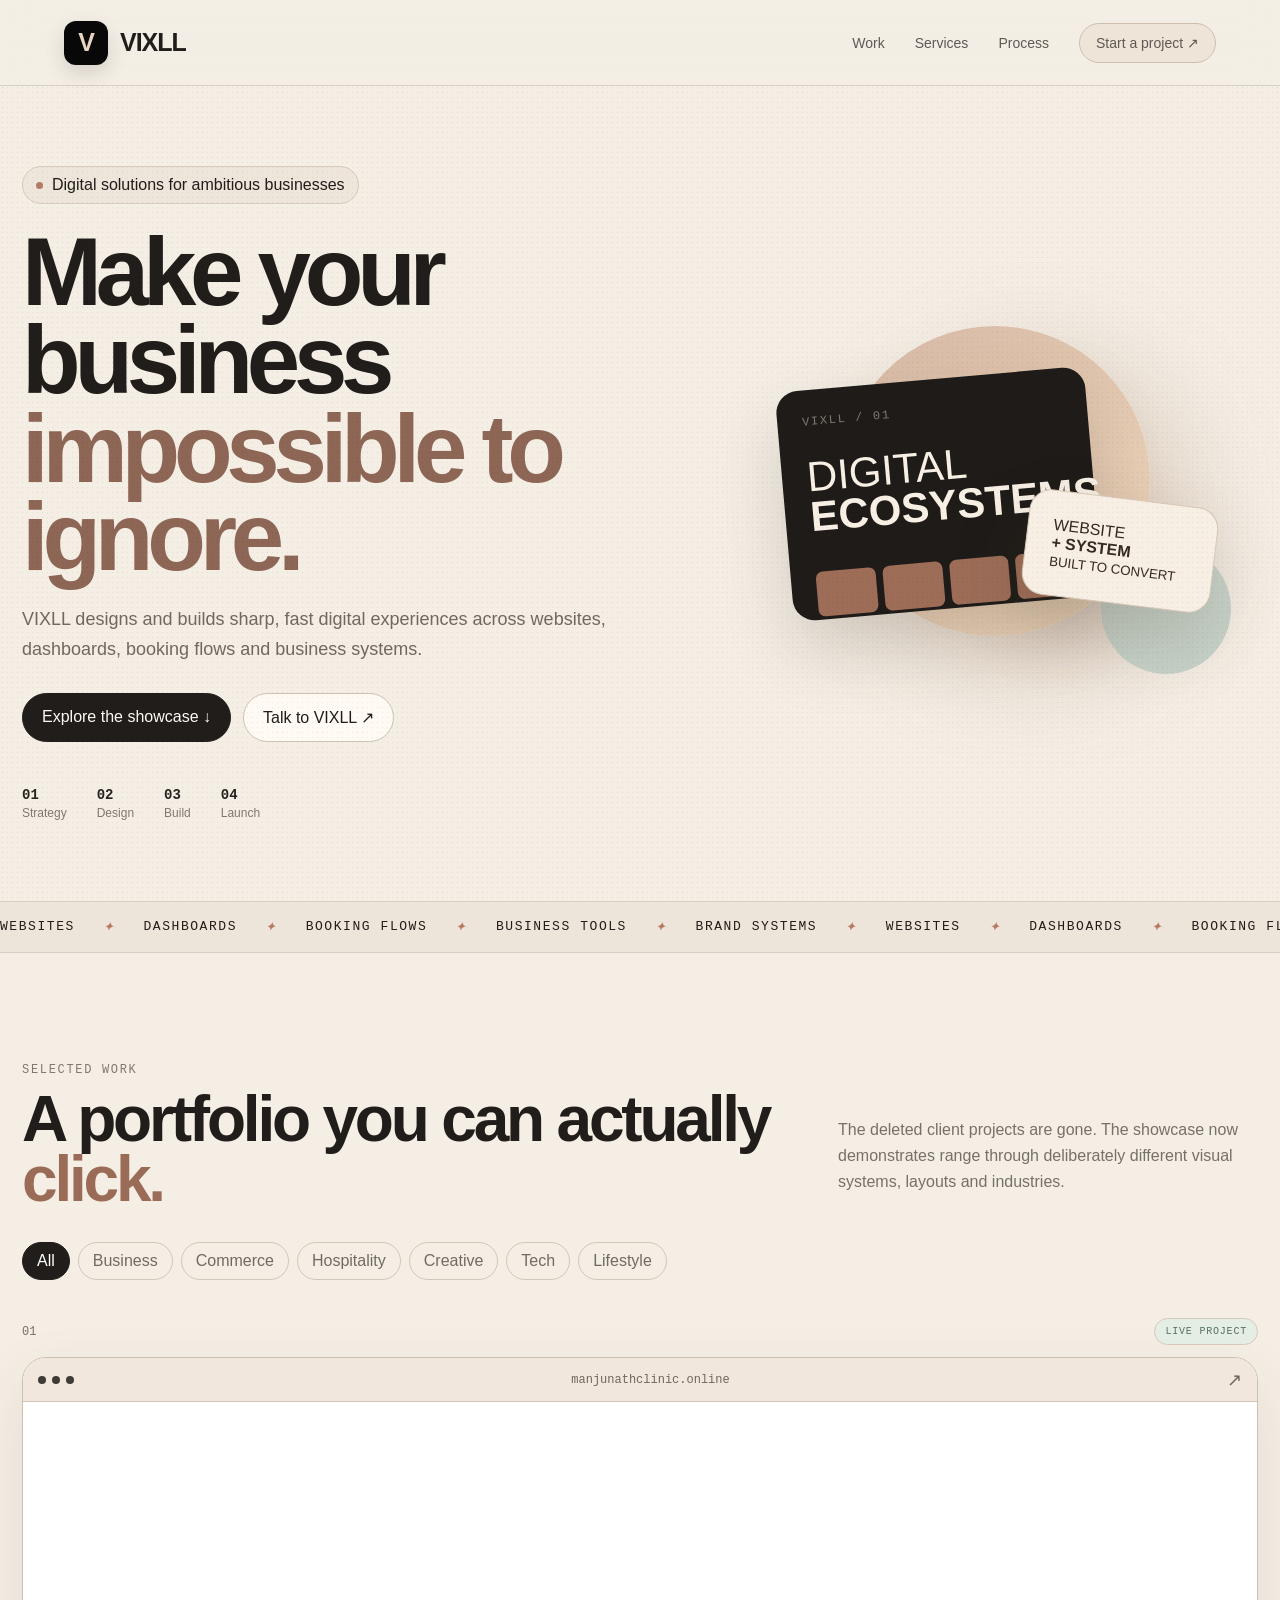
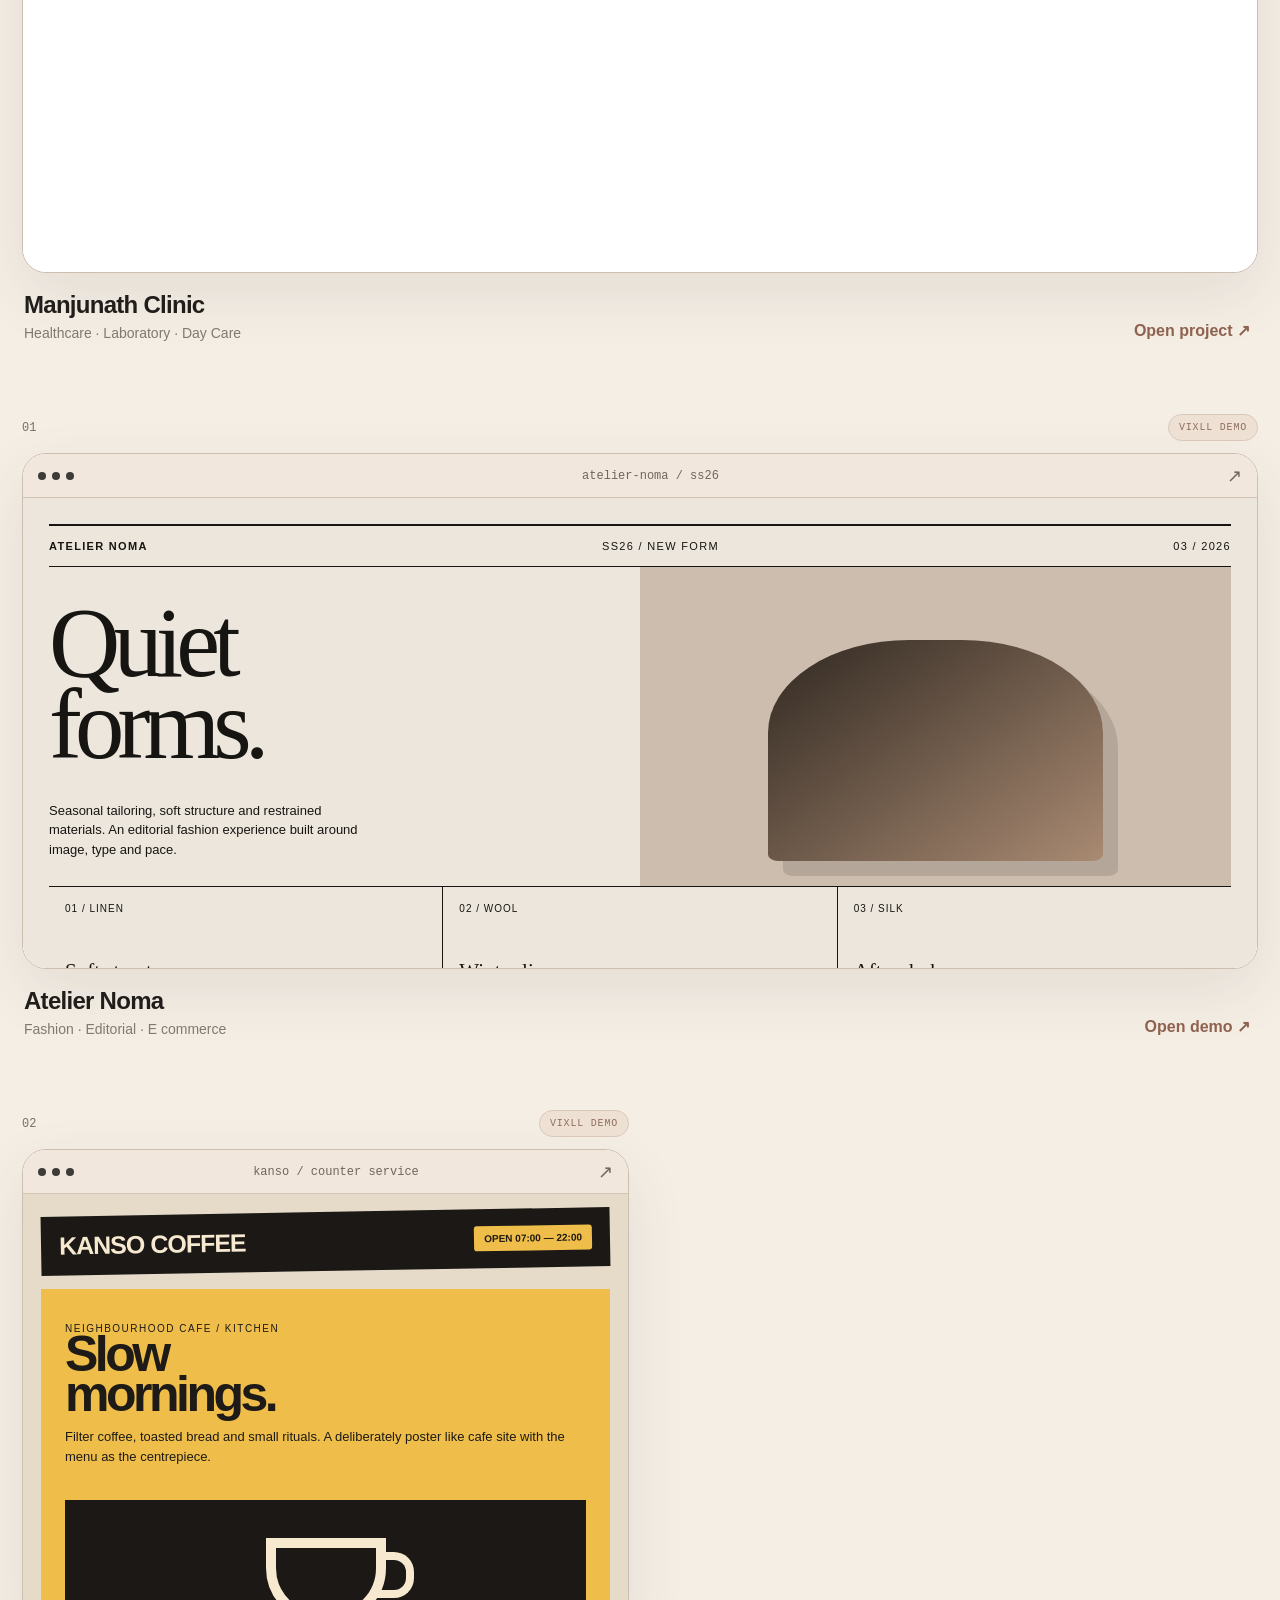
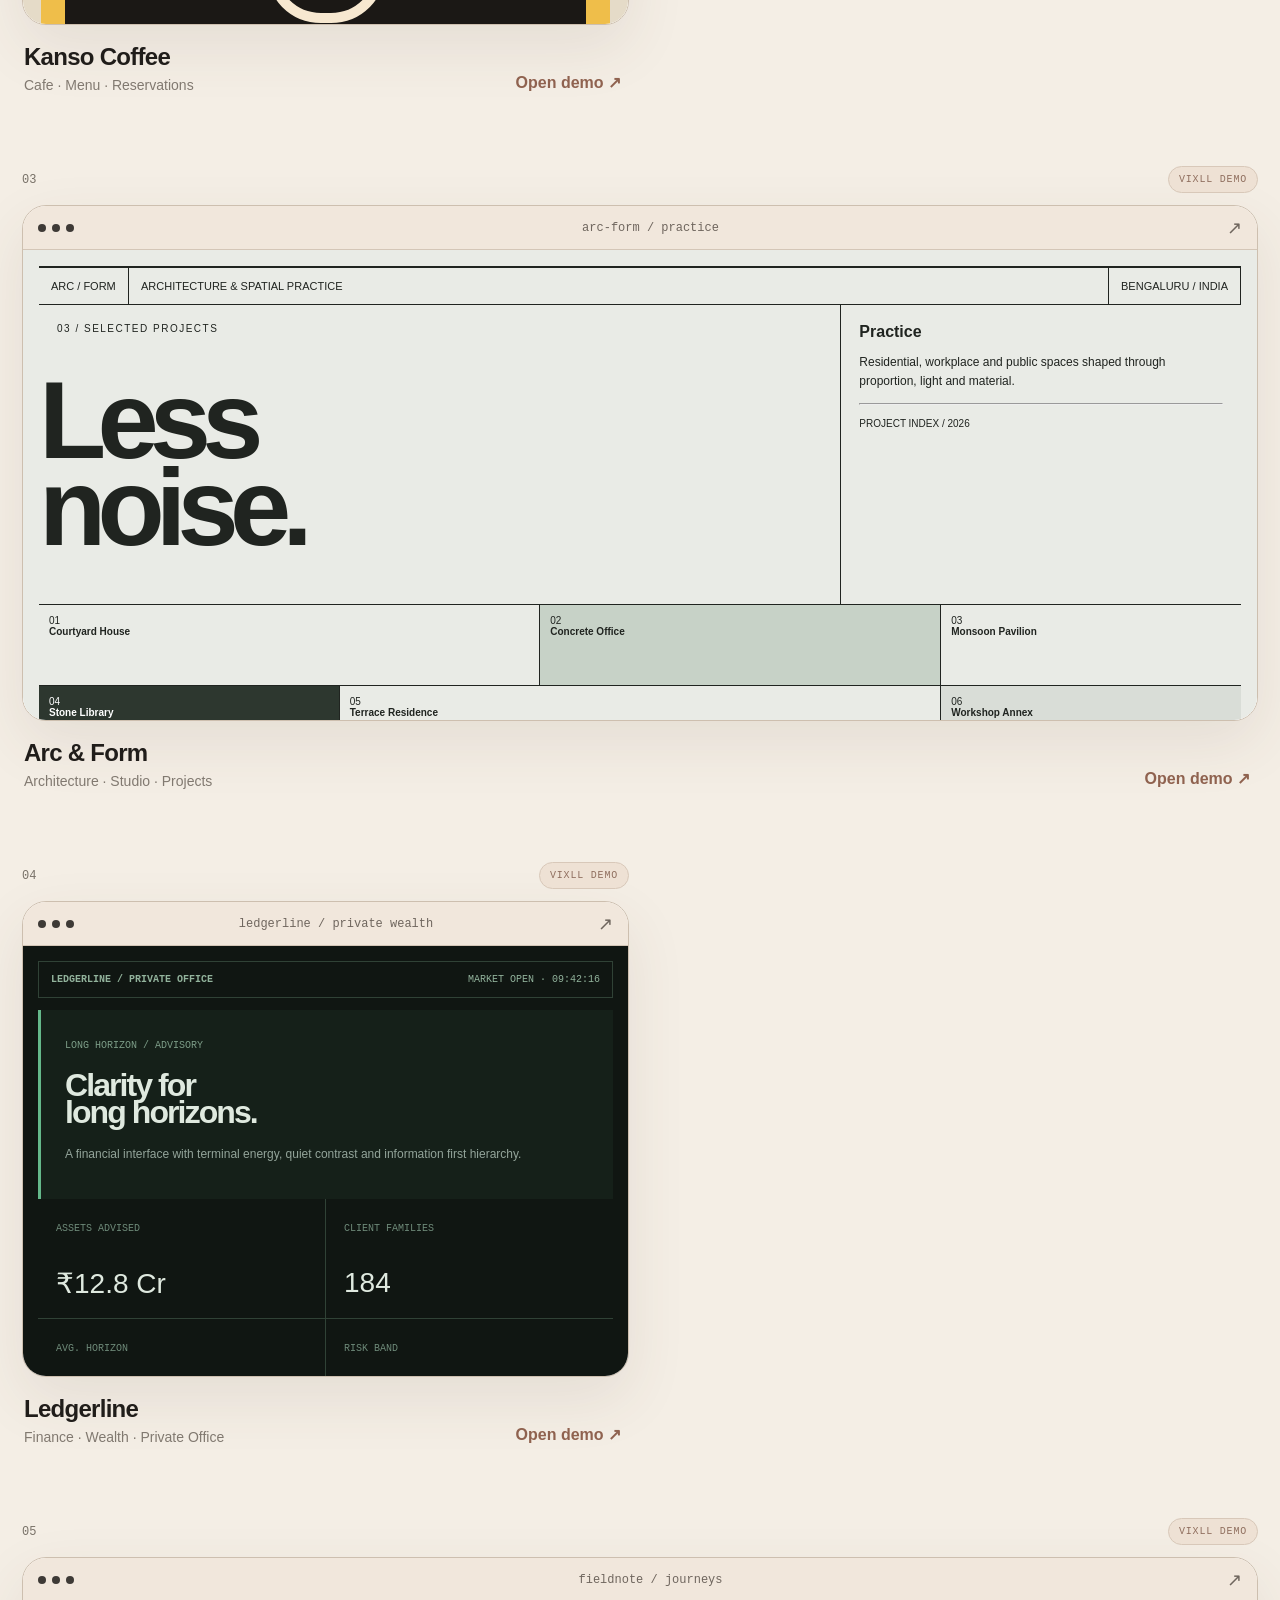
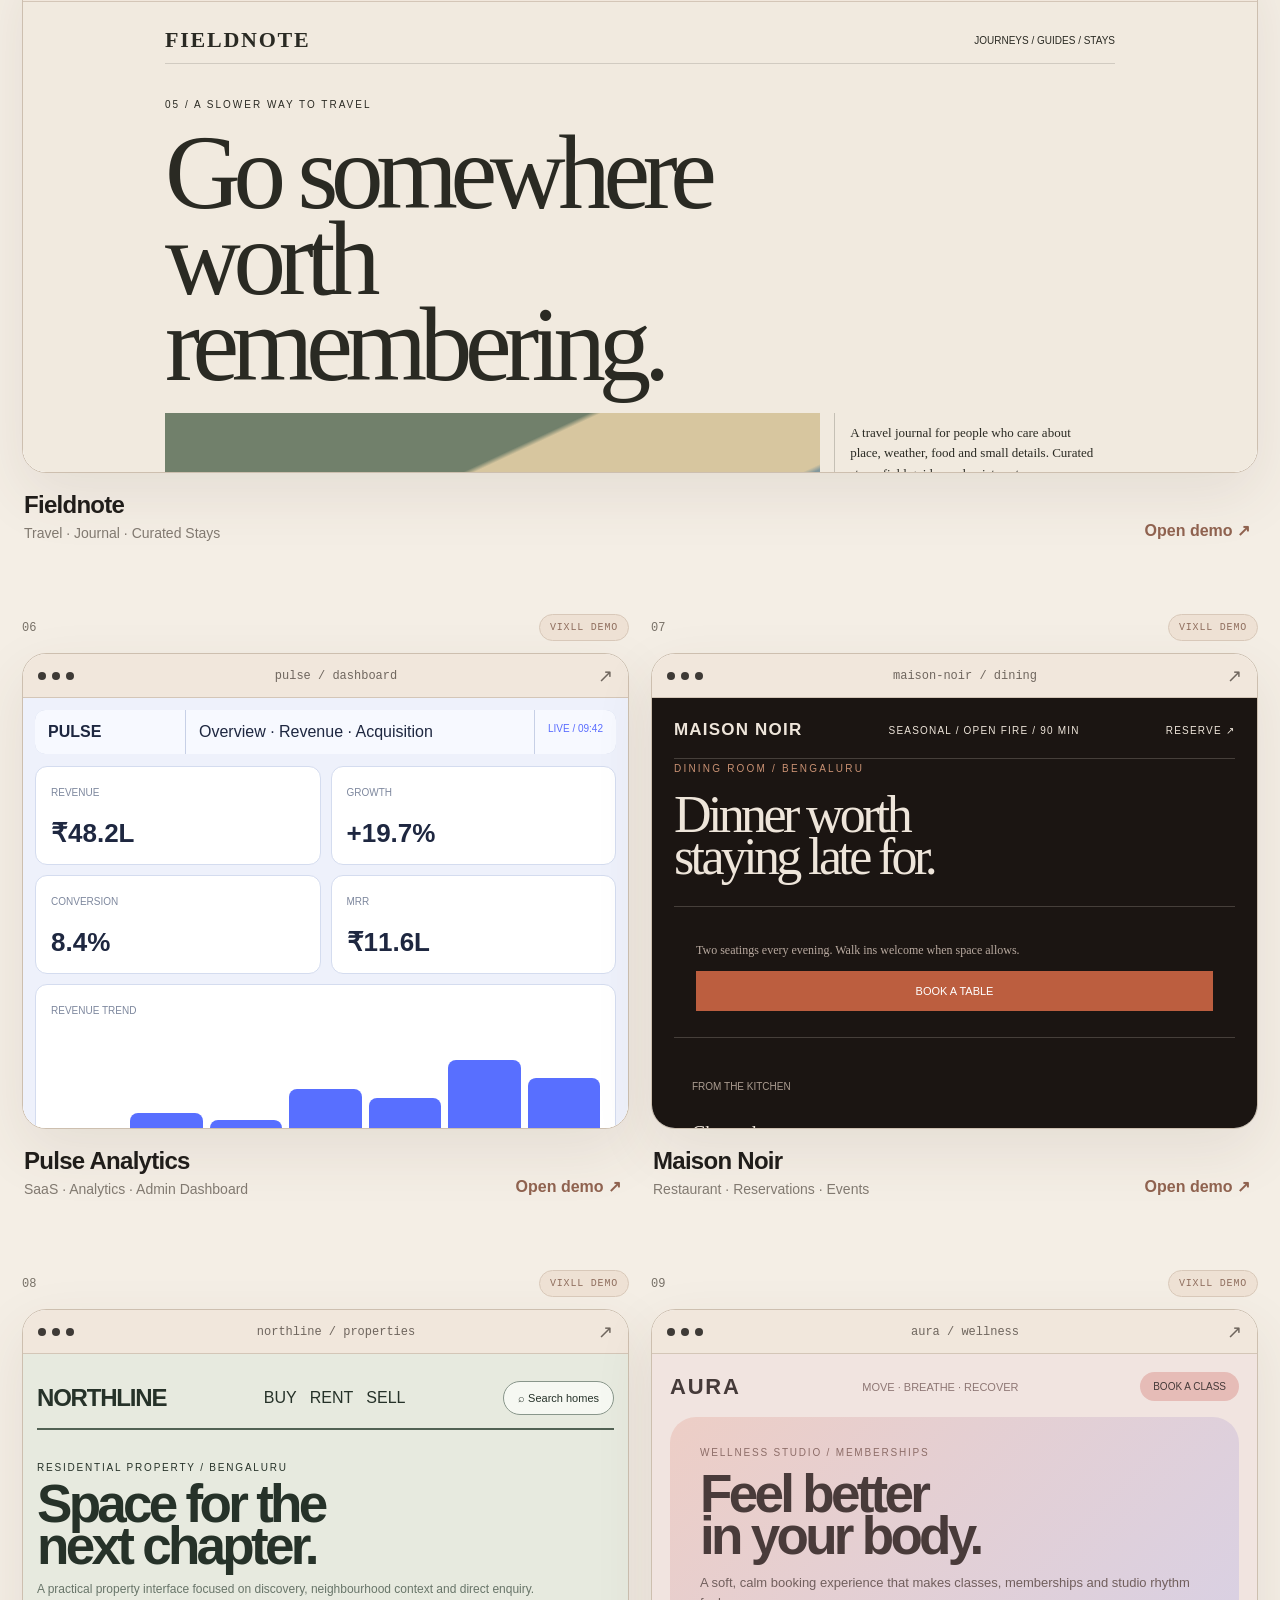
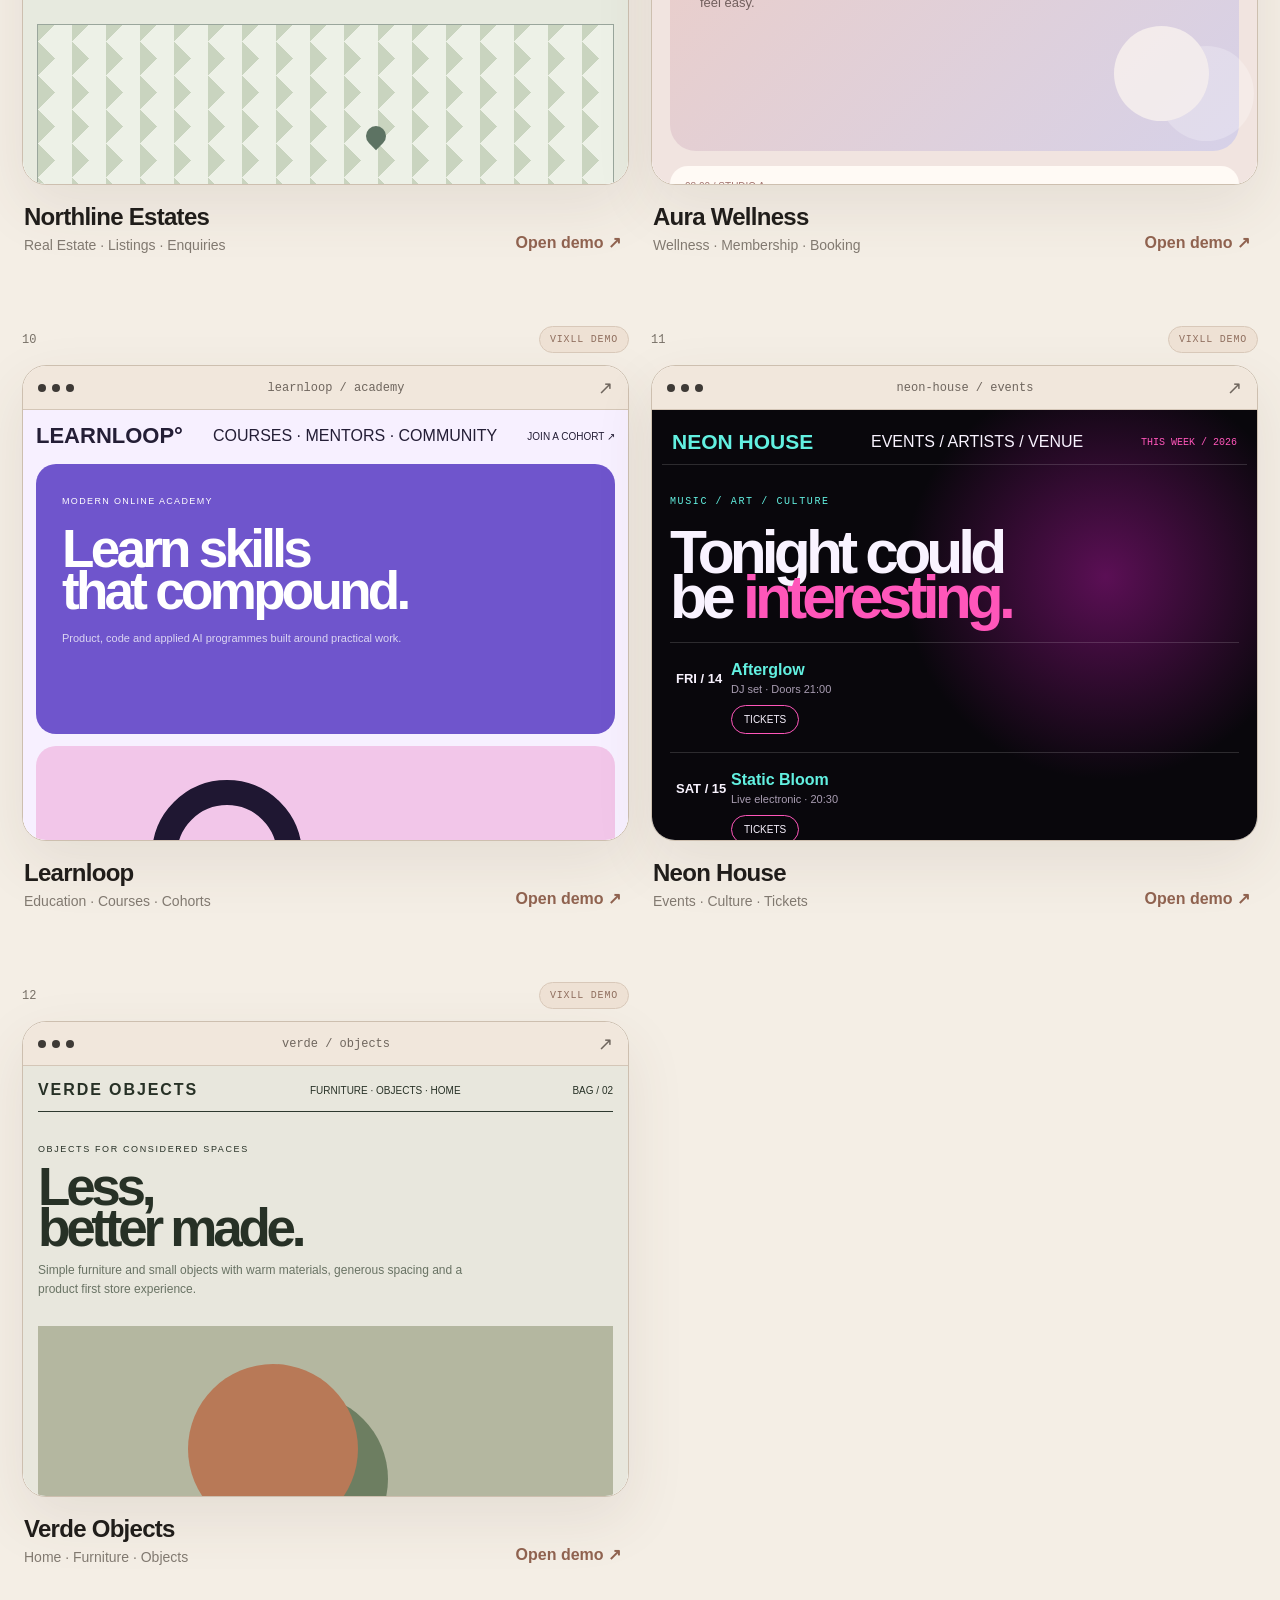
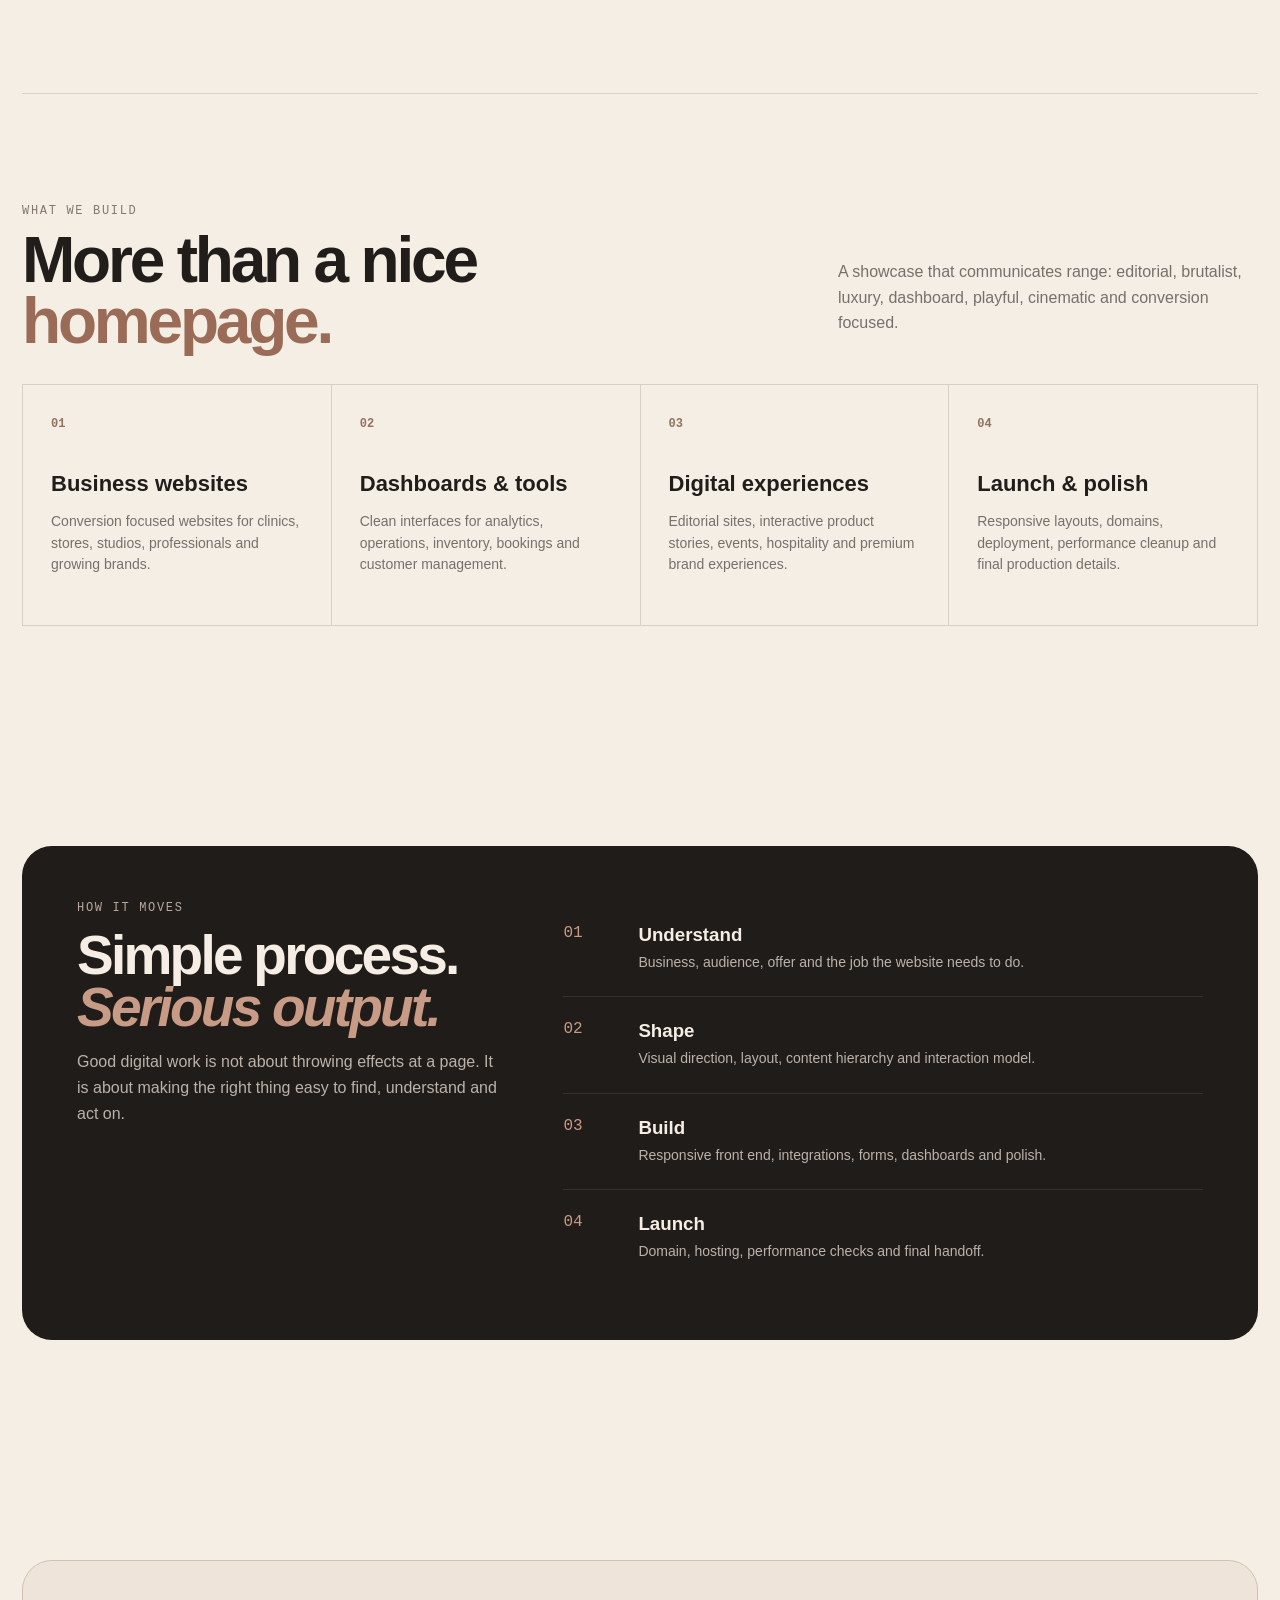
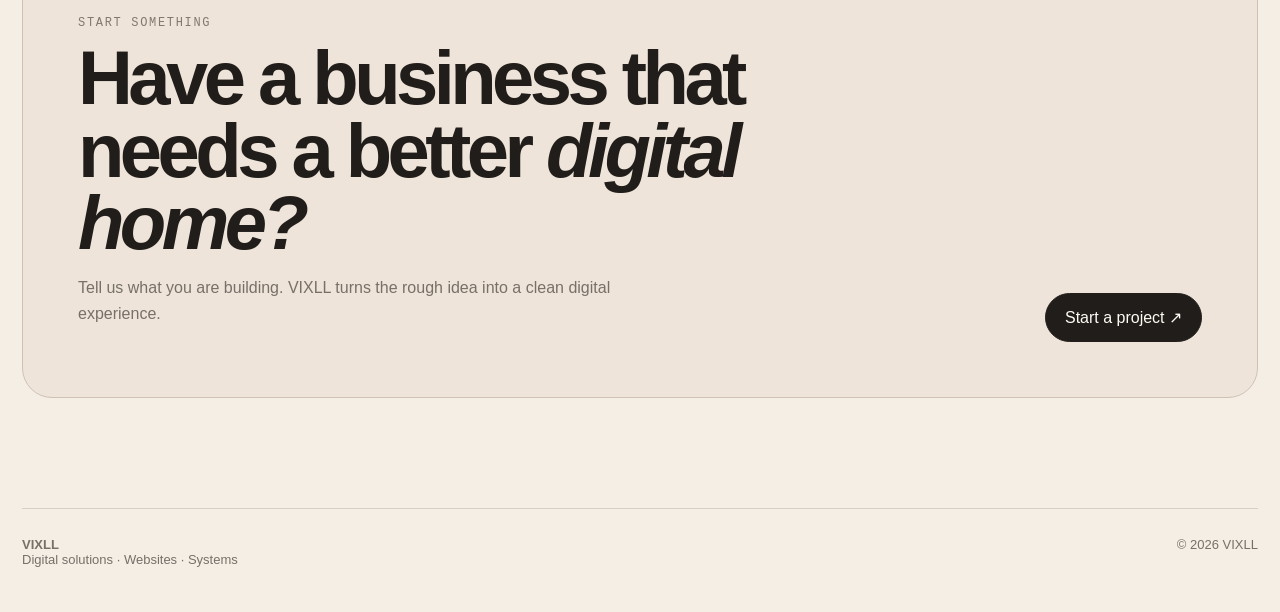
==== commit 78a26f28: "Add files via upload" ====
--- a/index.html
+++ b/index.html
@@ -14,7 +14,7 @@
 *{box-sizing:border-box}
 html{scroll-behavior:smooth}
 body{margin:0;background:var(--paper);color:var(--ink);font-family:Arial,Helvetica,sans-serif;overflow-x:hidden}
-body:before{content:"";position:fixed;inset:0;pointer-events:none;opacity:.08;background-image:radial-gradient(#000 0.5px,transparent .5px);background-size:5px 5px;z-index:20}
+body:before{content:"";position:fixed;inset:0;pointer-events:none;opacity:.07;background-image:radial-gradient(#000 0.5px,transparent .5px);background-size:5px 5px;z-index:20}
 a{color:inherit;text-decoration:none}
 button{font:inherit}
 .site-header{height:86px;border-bottom:1px solid var(--line);display:flex;align-items:center;justify-content:space-between;padding:0 clamp(22px,5vw,72px);position:sticky;top:0;background:rgba(244,238,229,.92);backdrop-filter:blur(18px);z-index:50}
@@ -39,7 +39,7 @@
 .hero-proof strong{display:block;color:#27231f;font-family:"Courier New",monospace;font-size:14px}
 .hero-proof span{font-size:12px}
 .hero-art{min-height:440px;position:relative}
-.orb{position:absolute;border-radius:50%;filter:blur(1px)}
+.orb{position:absolute;border-radius:50%}
 .orb.a{width:310px;height:310px;right:20%;top:12%;background:linear-gradient(145deg,#d7b9a6,#f0d9bd);box-shadow:40px 35px 100px #9d725244}
 .orb.b{width:130px;height:130px;right:5%;bottom:9%;background:#c7d2c8}
 .art-card{position:absolute;background:#1e1b18;color:#f8efe5;border-radius:22px;padding:25px;box-shadow:0 30px 70px #4c3b2f33}
@@ -124,7 +124,6 @@
 </style>
 </head>
 <body>
-
 <header class="site-header">
   <a class="brand" href="#top"><span class="brand-mark">V</span>VIXLL</a>
   <nav class="nav">
@@ -156,7 +155,7 @@
 </div></div>
 
 <section id="work" class="section shell">
-  <div class="section-head"><div><div class="eyebrow">Selected work</div><h2>A portfolio you can actually <em>click.</em></h2></div><p class="section-note">The old client repos that were deleted are gone from the showcase. These concepts replace them with distinct genres, layouts and visual identities.</p></div>
+  <div class="section-head"><div><div class="eyebrow">Selected work</div><h2>A portfolio you can actually <em>click.</em></h2></div><p class="section-note">The deleted client projects are gone. The showcase now demonstrates range through deliberately different visual systems, layouts and industries.</p></div>
   <div class="filters">
     <button class="filter active" data-filter="all">All</button><button class="filter" data-filter="business">Business</button><button class="filter" data-filter="commerce">Commerce</button><button class="filter" data-filter="hospitality">Hospitality</button><button class="filter" data-filter="creative">Creative</button><button class="filter" data-filter="tech">Tech</button><button class="filter" data-filter="lifestyle">Lifestyle</button>
   </div>
@@ -164,7 +163,7 @@
 </section>
 
 <section id="services" class="section services shell">
-  <div class="section-head"><div><div class="eyebrow">What we build</div><h2>More than a nice <em>homepage.</em></h2></div><p class="section-note">Every sample below has a different visual language so prospective clients can see the range VIXLL can deliver.</p></div>
+  <div class="section-head"><div><div class="eyebrow">What we build</div><h2>More than a nice <em>homepage.</em></h2></div><p class="section-note">A showcase that communicates range: editorial, brutalist, luxury, dashboard, playful, cinematic and conversion focused.</p></div>
   <div class="service-grid">
     <article class="service"><b>01</b><h3>Business websites</h3><p>Conversion focused websites for clinics, stores, studios, professionals and growing brands.</p></article>
     <article class="service"><b>02</b><h3>Dashboards & tools</h3><p>Clean interfaces for analytics, operations, inventory, bookings and customer management.</p></article>
@@ -189,7 +188,6 @@
   <div class="contact-box"><div><div class="eyebrow">Start something</div><h2>Have a business that needs a better <em>digital home?</em></h2><p>Tell us what you are building. VIXLL turns the rough idea into a clean digital experience.</p></div><a class="btn primary" href="mailto:vixllsupport@gmail.com">Start a project ↗</a></div>
 </section>
 </main>
-
 <footer class="footer shell"><div><b>VIXLL</b><br>Digital solutions · Websites · Systems</div><div>© 2026 VIXLL</div></footer>
 
 <div class="modal" id="modal">
@@ -200,59 +198,166 @@
 </div>
 
 <script>
-const demo = (body, bg="#f7f1e9", ink="#222", accent="#b77b63") => `
-<!doctype html><html><head><meta name="viewport" content="width=device-width,initial-scale=1">
-<style>*{box-sizing:border-box}body{margin:0;background:${bg};color:${ink};font-family:Arial,sans-serif}a{text-decoration:none;color:inherit}.page{padding:28px;min-height:100vh}.nav{display:flex;justify-content:space-between;align-items:center;border-bottom:1px solid ${ink}22;padding-bottom:20px}.logo{font-weight:800;letter-spacing:-1px}.links{display:flex;gap:18px;font-size:11px;opacity:.65}.pill{border:1px solid ${ink}33;border-radius:999px;padding:8px 12px;font-size:10px}.hero{padding:50px 0 35px}.kicker{font-size:10px;letter-spacing:.16em;text-transform:uppercase;opacity:.55}.title{font-size:clamp(40px,7vw,78px);line-height:.9;letter-spacing:-.06em;margin:15px 0}.sub{max-width:520px;line-height:1.5;opacity:.65;font-size:13px}.btn{display:inline-block;margin-top:20px;background:${accent};color:#fff;padding:12px 16px;border-radius:5px;font-size:11px}.grid{display:grid;grid-template-columns:repeat(3,1fr);gap:10px}.tile{padding:22px;border:1px solid ${ink}18;min-height:130px;background:#fff7}.tile h3{margin:35px 0 7px;font-size:18px}.tile p{font-size:11px;opacity:.6;line-height:1.45}.price{font-size:24px}.bar{height:7px;background:${ink}15;border-radius:99px;overflow:hidden}.bar i{display:block;height:100%;background:${accent}}@media(max-width:650px){.links{display:none}.grid{grid-template-columns:1fr 1fr}.page{padding:20px}.title{font-size:48px}}</style></head><body><div class="page">${body}</div></body></html>`;
-
+function frame(css, body){
+  return `<!doctype html><html><head><meta name="viewport" content="width=device-width,initial-scale=1"><style>${css}</style></head><body>${body}</body></html>`;
+}
+
+/* Each demo below intentionally uses a different design grammar:
+   01 editorial fashion
+   02 brutalist cafe
+   03 Swiss architecture
+   04 finance terminal
+   05 scrapbook travel
+   06 product dashboard
+   07 cinematic restaurant
+   08 property search UI
+   09 soft wellness
+   10 playful education
+   11 cyber event poster
+   12 tactile ecommerce
+*/
 const projects = [
- {name:"Atelier Noma",desc:"Fashion · Editorial · E commerce",cat:"commerce",wide:true,url:"atelier-noma / studio",color:"#d5c2ae",html:demo(`
- <div class="nav"><b class="logo">ATELIER NOMA</b><div class="links"><span>Collections</span><span>Journal</span><span>Stores</span></div><span class="pill">SS26 ↗</span></div>
- <div class="hero"><div class="kicker">New collection / 2026</div><div class="title">Quiet forms.<br>Strong presence.</div><p class="sub">A restrained fashion experience built around editorial imagery, oversized type and a calm luxury palette.</p><span class="btn">Explore collection →</span></div>
- <div class="grid"><div class="tile" style="background:#d9c6b2"><small>01 / Linen</small><h3>Soft structure</h3></div><div class="tile" style="background:#222;color:#fff"><small>02 / Tailoring</small><h3>Night study</h3></div><div class="tile"><small>03 / Objects</small><h3>Made slowly</h3></div></div>`,"#eee5dc","#25211e","#8f6553")},
- {name:"Kanso Coffee",desc:"Cafe · Menu · Reservations",cat:"hospitality",url:"kanso / coffee",color:"#c9b59c",html:demo(`
- <div class="nav"><b class="logo">KANSO</b><div class="links"><span>Menu</span><span>Story</span><span>Visit</span></div><span class="pill">07:00 — 22:00</span></div>
- <div class="hero"><div class="kicker">Coffee / Kitchen / Community</div><div class="title">Slow mornings,<br>done well.</div><p class="sub">A warm neighbourhood cafe concept with a menu first layout and tactile paper inspired interface.</p><span class="btn">See today's menu</span></div>
- <div class="grid"><div class="tile"><small>COFFEE</small><h3>Filter · ₹180</h3><p>Seasonal single origin.</p></div><div class="tile"><small>FOOD</small><h3>Toast · ₹260</h3><p>Sourdough, butter, jam.</p></div><div class="tile"><small>TABLE</small><h3>Book a seat</h3><p>Walk ins welcome.</p></div></div>`,"#f1e6d6","#352b24","#8b5e3c")},
- {name:"Arc & Form",desc:"Architecture · Studio · Projects",cat:"creative",wide:true,url:"arc-form / architecture",color:"#a8b4a7",html:demo(`
- <div class="nav"><b class="logo">ARC / FORM</b><div class="links"><span>Projects</span><span>Practice</span><span>Contact</span></div><span class="pill">BENGALURU / INDIA</span></div>
- <div class="hero"><div class="kicker">Architecture & spatial practice</div><div class="title">Buildings with<br>less noise.</div><p class="sub">An editorial portfolio for an architecture studio. Large project numbers, strict grids and muted material tones.</p><span class="btn">View projects ↗</span></div>
- <div class="grid"><div class="tile"><small>PROJECT 01</small><h3>Courtyard House</h3></div><div class="tile"><small>PROJECT 02</small><h3>Concrete Office</h3></div><div class="tile"><small>PROJECT 03</small><h3>Monsoon Pavilion</h3></div></div>`,"#e8ebe4","#273028","#596c5a")},
- {name:"Ledgerline",desc:"Finance · Wealth · Private Office",cat:"business",url:"ledgerline / private wealth",color:"#8ea89d",html:demo(`
- <div class="nav"><b class="logo">LEDGERLINE</b><div class="links"><span>Approach</span><span>Insights</span><span>Contact</span></div><span class="pill">PRIVATE OFFICE</span></div>
- <div class="hero"><div class="kicker">Private wealth / advisory</div><div class="title">Clarity for<br>long horizons.</div><p class="sub">A dark editorial finance interface with confident typography, performance snapshots and quiet luxury details.</p><span class="btn">Explore our approach</span></div>
- <div class="grid"><div class="tile"><small>PORTFOLIO</small><h3>₹12.8 Cr</h3><p>Assets advised</p></div><div class="tile"><small>HORIZON</small><h3>12.4%</h3><p>Illustrative annualised return</p></div><div class="tile"><small>CLIENTS</small><h3>184</h3><p>Families served</p></div></div>`,"#16201c","#eef3ee","#4f9a78")},
- {name:"Fieldnote",desc:"Travel · Journal · Curated Stays",cat:"lifestyle",wide:true,url:"fieldnote / journeys",color:"#b6a68f",html:demo(`
- <div class="nav"><b class="logo">FIELDNOTE</b><div class="links"><span>Journeys</span><span>Guides</span><span>Stays</span></div><span class="pill">CURATED TRAVEL</span></div>
- <div class="hero"><div class="kicker">A slower way to travel</div><div class="title">Go somewhere<br>worth remembering.</div><p class="sub">A cinematic travel journal concept combining destination stories, stay recommendations and a strong photographic rhythm.</p><span class="btn">Find a journey →</span></div>
- <div class="grid"><div class="tile" style="background:#d8c8a9"><small>COORG / 04</small><h3>Rain & coffee</h3></div><div class="tile" style="background:#b7c0b2"><small>GOA / 07</small><h3>Low tide</h3></div><div class="tile" style="background:#d4b5a2"><small>SIKKIM / 11</small><h3>Cloud country</h3></div></div>`,"#ede7db","#2b2b24","#92744e")},
- {name:"Pulse Analytics",desc:"SaaS · Analytics · Admin Dashboard",cat:"tech",url:"pulse / dashboard",color:"#6176f4",html:demo(`
- <div class="nav"><b class="logo">PULSE</b><div class="links"><span>Overview</span><span>Revenue</span><span>Acquisition</span></div><span class="pill">LIVE / 09:42</span></div>
- <div class="hero"><div class="kicker">Growth intelligence</div><div class="title">Know what<br>moves the needle.</div><p class="sub">A SaaS dashboard concept with crisp cards, revenue trends and acquisition channels.</p></div>
- <div class="grid"><div class="tile"><small>REVENUE</small><h3>₹48.2L</h3><div class="bar"><i style="width:78%"></i></div></div><div class="tile"><small>GROWTH</small><h3>+19.7%</h3><div class="bar"><i style="width:64%"></i></div></div><div class="tile"><small>CONVERSION</small><h3>8.4%</h3><div class="bar"><i style="width:51%"></i></div></div></div>`,"#e9edff","#1e273d","#566ff1")},
- {name:"Maison Noir",desc:"Restaurant · Reservations · Events",cat:"hospitality",url:"maison-noir / dining",color:"#a95237",html:demo(`
- <div class="nav"><b class="logo">MAISON NOIR</b><div class="links"><span>Menu</span><span>Reservations</span><span>Events</span></div><span class="pill">OPEN 17:30</span></div>
- <div class="hero"><div class="kicker">Seasonal produce · open fire</div><div class="title">Dinner worth<br>staying late for.</div><p class="sub">A dramatic restaurant concept built around dark surfaces, oversized serif type and reservation focused interactions.</p><span class="btn">Reserve a table</span></div>
- <div class="grid"><div class="tile"><small>FROM THE KITCHEN</small><h3>Charred asparagus</h3><div class="price">₹680</div></div><div class="tile"><small>FROM THE FIRE</small><h3>Smoked tenderloin</h3><div class="price">₹1,480</div></div><div class="tile"><small>LATE SEATING</small><h3>8:30 PM</h3><p>Dining room / 2 seats</p></div></div>`,"#38241b","#f6eee5","#b75b3d")},
- {name:"Northline Estates",desc:"Real Estate · Listings · Enquiries",cat:"business",url:"northline / properties",color:"#667467",html:demo(`
- <div class="nav"><b class="logo">NORTHLINE</b><div class="links"><span>Buy</span><span>Rent</span><span>Sell</span></div><span class="pill">SEARCH HOMES</span></div>
- <div class="hero"><div class="kicker">Residential property</div><div class="title">Space for the<br>next chapter.</div><p class="sub">A property platform with calm green tones, practical listing cards and direct enquiry flows.</p><span class="btn">Search homes →</span></div>
- <div class="grid"><div class="tile"><small>WHITEFIELD</small><h3>₹2.4 Cr</h3><p>4 bed / 3 bath</p></div><div class="tile"><small>INDIRANAGAR</small><h3>₹1.8 Cr</h3><p>3 bed / 2 bath</p></div><div class="tile"><small>JAYANAGAR</small><h3>₹96L</h3><p>2 bed / 2 bath</p></div></div>`,"#e8eadf","#263028","#5d7563")},
- {name:"Aura Wellness",desc:"Wellness · Membership · Booking",cat:"lifestyle",url:"aura / wellness",color:"#d09a91",html:demo(`
- <div class="nav"><b class="logo">AURA</b><div class="links"><span>Classes</span><span>Membership</span><span>Journal</span></div><span class="pill">BOOK A CLASS</span></div>
- <div class="hero"><div class="kicker">Movement · breath · recovery</div><div class="title">Feel better<br>in your body.</div><p class="sub">A soft wellness studio experience with warm gradients, class discovery and membership led conversion.</p><span class="btn">View today's classes</span></div>
- <div class="grid"><div class="tile"><small>08:00</small><h3>Slow Flow</h3><p>60 min · Studio A</p></div><div class="tile"><small>10:30</small><h3>Mobility</h3><p>45 min · Studio B</p></div><div class="tile"><small>18:30</small><h3>Restore</h3><p>60 min · Studio A</p></div></div>`,"#f1e3df","#382c2b","#bf7770")},
- {name:"Learnloop",desc:"Education · Courses · Cohorts",cat:"tech",url:"learnloop / academy",color:"#7057c7",html:demo(`
- <div class="nav"><b class="logo">LEARNLOOP</b><div class="links"><span>Courses</span><span>Mentors</span><span>Community</span></div><span class="pill">JOIN A COHORT</span></div>
- <div class="hero"><div class="kicker">Modern online academy</div><div class="title">Learn skills<br>that compound.</div><p class="sub">A high energy education platform with course discovery, cohort cards and progress driven UI.</p><span class="btn">Explore courses</span></div>
- <div class="grid"><div class="tile"><small>DESIGN</small><h3>Product UI</h3><p>8 week cohort</p></div><div class="tile"><small>CODE</small><h3>Full stack</h3><p>10 week cohort</p></div><div class="tile"><small>AI</small><h3>Applied GenAI</h3><p>6 week cohort</p></div></div>`,"#eeeaff","#211b35","#7658ce")},
- {name:"Neon House",desc:"Events · Culture · Tickets",cat:"creative",url:"neon-house / events",color:"#ef4fb3",html:demo(`
- <div class="nav"><b class="logo">NEON HOUSE</b><div class="links"><span>Events</span><span>Artists</span><span>Venue</span></div><span class="pill">TICKETS ↗</span></div>
- <div class="hero"><div class="kicker">Music / art / culture</div><div class="title">Tonight could<br>be interesting.</div><p class="sub">A bold event platform using electric colour, sharp type and ticket first interaction patterns.</p><span class="btn">See upcoming events</span></div>
- <div class="grid"><div class="tile" style="background:#17121d;color:#fff"><small>FRI / 14</small><h3>Afterglow</h3></div><div class="tile" style="background:#ef4fb3;color:#17121d"><small>SAT / 15</small><h3>Static Bloom</h3></div><div class="tile" style="background:#55e6d2;color:#17121d"><small>SUN / 16</small><h3>Sunday Radio</h3></div></div>`,"#110d16","#f7eef8","#ef4fb3")},
- {name:"Verde Objects",desc:"Home · Furniture · Objects",cat:"commerce",url:"verde / objects",color:"#7b8b65",html:demo(`
- <div class="nav"><b class="logo">VERDE OBJECTS</b><div class="links"><span>Furniture</span><span>Objects</span><span>About</span></div><span class="pill">BAG / 02</span></div>
- <div class="hero"><div class="kicker">Objects for considered spaces</div><div class="title">Less, but<br>better made.</div><p class="sub">A premium home goods store concept with earthy tones, generous whitespace and product led navigation.</p><span class="btn">Shop the collection</span></div>
- <div class="grid"><div class="tile"><small>01</small><h3>Oak chair</h3><div class="price">₹18,500</div></div><div class="tile"><small>02</small><h3>Stone lamp</h3><div class="price">₹7,800</div></div><div class="tile"><small>03</small><h3>Linen throw</h3><div class="price">₹3,200</div></div></div>`,"#e9e8dc","#2c3426","#73845c")}
+
+{
+name:"Atelier Noma",desc:"Fashion · Editorial · E commerce",cat:"commerce",wide:true,url:"atelier-noma / ss26",
+html:frame(`
+*{box-sizing:border-box}body{margin:0;background:#ece6dd;color:#171512;font-family:Georgia,serif}.wrap{padding:26px}.top{display:flex;justify-content:space-between;border-top:2px solid #171512;border-bottom:1px solid #171512;padding:14px 0;font:11px Arial;text-transform:uppercase;letter-spacing:.12em}.hero{display:grid;grid-template-columns:1fr 1fr;min-height:320px;border-bottom:1px solid #171512}.hero h1{font-size:clamp(54px,8vw,100px);line-height:.83;letter-spacing:-.07em;font-weight:500;margin:35px 0}.hero p{font:13px Arial;max-width:310px;line-height:1.5}.visual{background:#cdbdaf;display:flex;align-items:end;justify-content:center;padding:25px}.sil{width:62%;height:82%;background:linear-gradient(145deg,#302821,#a98a72);border-radius:42% 42% 3% 3%;box-shadow:15px 15px 0 #17151222}.row{display:grid;grid-template-columns:repeat(3,1fr);gap:1px;background:#171512}.item{background:#ece6dd;padding:16px;min-height:120px}.item b{display:block;font:10px Arial;text-transform:uppercase;letter-spacing:.1em}.item strong{font-size:21px;font-weight:500;display:block;margin-top:45px}@media(max-width:650px){.hero{grid-template-columns:1fr}.visual{height:210px}.hero h1{font-size:57px}}
+`,`
+<div class="wrap"><div class="top"><b>ATELIER NOMA</b><span>SS26 / NEW FORM</span><span>03 / 2026</span></div>
+<div class="hero"><div><h1>Quiet<br>forms.</h1><p>Seasonal tailoring, soft structure and restrained materials. An editorial fashion experience built around image, type and pace.</p></div><div class="visual"><div class="sil"></div></div></div>
+<div class="row"><div class="item"><b>01 / Linen</b><strong>Soft structure</strong></div><div class="item"><b>02 / Wool</b><strong>Winter line</strong></div><div class="item"><b>03 / Silk</b><strong>After dark</strong></div></div></div>
+`)
+},
+
+{
+name:"Kanso Coffee",desc:"Cafe · Menu · Reservations",cat:"hospitality",url:"kanso / counter service",
+html:frame(`
+*{box-sizing:border-box}body{margin:0;background:#e5dbc8;color:#1d1a17;font-family:Arial,sans-serif}.page{min-height:100vh;padding:18px}.brand{display:flex;justify-content:space-between;align-items:center;background:#1b1815;color:#f7e8d0;padding:15px 18px;transform:rotate(-1deg)}.brand b{font-size:25px;letter-spacing:-.04em}.tag{background:#efbe4a;color:#201a12;padding:7px 10px;border-radius:3px;font-size:10px;font-weight:700}.hero{margin-top:18px;background:#efbe4a;padding:34px 24px 25px;display:grid;grid-template-columns:1.2fr .8fr;gap:20px}.hero h1{font-size:clamp(50px,8vw,86px);margin:0;line-height:.8;letter-spacing:-.07em}.hero p{font-size:13px;line-height:1.55}.poster{background:#1b1815;color:#f7e8d0;padding:18px;display:flex;align-items:center;justify-content:center;min-height:210px}.cup{width:120px;height:85px;border:10px solid #f7e8d0;border-radius:0 0 55px 55px;position:relative}.cup:after{content:"";position:absolute;width:30px;height:30px;border:8px solid #f7e8d0;border-left:0;right:-38px;top:4px;border-radius:0 20px 20px 0}.menu{margin-top:18px;background:#f6eddc;border:3px solid #1b1815}.menu h2{margin:0;background:#1b1815;color:#efbe4a;padding:12px 15px;font-size:18px}.dish{display:flex;justify-content:space-between;padding:14px 15px;border-top:1px dashed #827363;font-size:13px}.price{font-weight:800}@media(max-width:650px){.hero{grid-template-columns:1fr}.poster{min-height:160px}}
+`,`
+<div class="page"><div class="brand"><b>KANSO COFFEE</b><span class="tag">OPEN 07:00 — 22:00</span></div>
+<div class="hero"><div><div style="font-size:10px;letter-spacing:.15em;text-transform:uppercase">Neighbourhood cafe / kitchen</div><h1>Slow<br>mornings.</h1><p>Filter coffee, toasted bread and small rituals. A deliberately poster like cafe site with the menu as the centrepiece.</p></div><div class="poster"><div class="cup"></div></div></div>
+<div class="menu"><h2>TODAY / MENU</h2><div class="dish"><span>Filter coffee</span><span class="price">₹180</span></div><div class="dish"><span>Jaggery latte</span><span class="price">₹220</span></div><div class="dish"><span>House toast</span><span class="price">₹260</span></div><div class="dish"><span>Orange loaf</span><span class="price">₹190</span></div></div></div>
+`)
+},
+
+{
+name:"Arc & Form",desc:"Architecture · Studio · Projects",cat:"creative",wide:true,url:"arc-form / practice",
+html:frame(`
+*{box-sizing:border-box}body{margin:0;background:#e9ebe6;color:#202420;font-family:Arial,sans-serif}.page{padding:16px}.head{display:grid;grid-template-columns:90px 1fr auto;border-top:2px solid #202420;border-bottom:1px solid #202420}.head>div{padding:12px;border-right:1px solid #202420;font-size:11px}.hero{display:grid;grid-template-columns:2fr 1fr;min-height:300px;border-bottom:1px solid #202420}.hero h1{font-size:clamp(55px,9vw,110px);line-height:.79;letter-spacing:-.08em;margin:25px 0}.side{border-left:1px solid #202420;padding:18px}.grid{display:grid;grid-template-columns:repeat(12,1fr);gap:1px;background:#202420}.cell{background:#e9ebe6;min-height:80px;padding:10px;font-size:10px}.a{grid-column:span 5}.b{grid-column:span 4;background:#c7d2c7}.c{grid-column:span 3}.d{grid-column:span 3;background:#2d372f;color:#fff}.e{grid-column:span 6}.f{grid-column:span 3;background:#d9ddd7}.g{grid-column:span 3}@media(max-width:650px){.hero{grid-template-columns:1fr}.side{border-left:0;border-top:1px solid #202420}.a,.b,.c,.d,.e,.f,.g{grid-column:span 6}}
+`,`
+<div class="page"><div class="head"><div>ARC / FORM</div><div>ARCHITECTURE & SPATIAL PRACTICE</div><div>BENGALURU / INDIA</div></div>
+<div class="hero"><div><div style="padding:18px;font-size:10px;letter-spacing:.15em">03 / SELECTED PROJECTS</div><h1>Less<br>noise.</h1></div><div class="side"><b>Practice</b><p style="font-size:12px;line-height:1.6">Residential, workplace and public spaces shaped through proportion, light and material.</p><hr><span style="font-size:10px">PROJECT INDEX / 2026</span></div></div>
+<div class="grid"><div class="cell a">01<br><b>Courtyard House</b></div><div class="cell b">02<br><b>Concrete Office</b></div><div class="cell c">03<br><b>Monsoon Pavilion</b></div><div class="cell d">04<br><b>Stone Library</b></div><div class="cell e">05<br><b>Terrace Residence</b></div><div class="cell f">06<br><b>Workshop Annex</b></div><div class="cell g">07<br><b>Gallery House</b></div></div></div>
+`)
+},
+
+{
+name:"Ledgerline",desc:"Finance · Wealth · Private Office",cat:"business",url:"ledgerline / private wealth",
+html:frame(`
+*{box-sizing:border-box}body{margin:0;background:#101612;color:#dfe9df;font-family:Arial,sans-serif}.terminal{min-height:100vh;padding:15px}.top{display:flex;justify-content:space-between;border:1px solid #304236;padding:12px;font:10px monospace;color:#92b39c}.main{display:grid;grid-template-columns:1.2fr .8fr;gap:12px;margin-top:12px}.title{border-left:3px solid #64b88a;padding:24px;background:#152019}.title small{font:10px monospace;color:#7c9c87}.title h1{font:clamp(47px,7vw,83px);line-height:.83;letter-spacing:-.06em;margin:20px 0}.numbers{display:grid;grid-template-columns:1fr 1fr;gap:1px;background:#304236}.box{background:#101612;padding:18px;min-height:112px}.box small{color:#6e8a79;font:10px monospace}.num{font-size:28px;margin-top:32px}.chart{height:100%;min-height:250px;border:1px solid #304236;padding:18px;display:flex;align-items:end;gap:7px;background:repeating-linear-gradient(to top,#101612 0 39px,#203025 40px)}.bar{flex:1;background:#64b88a}.bar:nth-child(1){height:35%}.bar:nth-child(2){height:52%}.bar:nth-child(3){height:44%}.bar:nth-child(4){height:68%}.bar:nth-child(5){height:76%}.bar:nth-child(6){height:92%}@media(max-width:650px){.main{grid-template-columns:1fr}}
+`,`
+<div class="terminal"><div class="top"><b>LEDGERLINE / PRIVATE OFFICE</b><span>MARKET OPEN · 09:42:16</span></div>
+<div class="main"><div><div class="title"><small>LONG HORIZON / ADVISORY</small><h1>Clarity for<br>long horizons.</h1><p style="font-size:12px;color:#93a49a;line-height:1.5">A financial interface with terminal energy, quiet contrast and information first hierarchy.</p></div>
+<div class="numbers"><div class="box"><small>ASSETS ADVISED</small><div class="num">₹12.8 Cr</div></div><div class="box"><small>CLIENT FAMILIES</small><div class="num">184</div></div><div class="box"><small>AVG. HORIZON</small><div class="num">8.6 yr</div></div><div class="box"><small>RISK BAND</small><div class="num">Moderate</div></div></div></div>
+<div class="chart"><span class="bar"></span><span class="bar"></span><span class="bar"></span><span class="bar"></span><span class="bar"></span><span class="bar"></span></div></div></div>
+`)
+},
+
+{
+name:"Fieldnote",desc:"Travel · Journal · Curated Stays",cat:"lifestyle",wide:true,url:"fieldnote / journeys",
+html:frame(`
+*{box-sizing:border-box}body{margin:0;background:#f1eadf;color:#2a2a23;font-family:Georgia,serif}.page{max-width:980px;margin:auto;padding:15px}.mast{display:flex;justify-content:space-between;align-items:center;padding:10px 0}.mast b{font-size:22px;letter-spacing:.08em}.line{height:1px;background:#2a2a2328}.hero{padding:30px 0 15px}.hero small{font:10px Arial;text-transform:uppercase;letter-spacing:.2em}.hero h1{font-size:clamp(55px,9vw,105px);font-weight:500;line-height:.82;letter-spacing:-.07em;margin:18px 0 25px;max-width:700px}.story{display:grid;grid-template-columns:1.4fr .6fr;gap:14px}.photo{height:260px;background:linear-gradient(155deg,#71806b 0 35%,#d7c69f 36% 63%,#82989d 64%);position:relative;overflow:hidden}.photo:before{content:"MONSOON / COORG";position:absolute;left:14px;bottom:14px;background:#f1eadf;padding:7px;font:10px Arial}.note{border-left:1px solid #2a2a2338;padding:10px 15px;font-size:13px;line-height:1.55}.cards{display:grid;grid-template-columns:repeat(3,1fr);gap:10px;margin-top:14px}.card{border-top:1px solid #2a2a2338;padding-top:10px}.card b{font:10px Arial}.card h3{font-size:19px;margin:28px 0 4px;font-weight:500}@media(max-width:650px){.story{grid-template-columns:1fr}.cards{grid-template-columns:1fr}}
+`,`
+<div class="page"><div class="mast"><b>FIELDNOTE</b><span style="font:10px Arial">JOURNEYS / GUIDES / STAYS</span></div><div class="line"></div>
+<div class="hero"><small>05 / a slower way to travel</small><h1>Go somewhere<br>worth remembering.</h1><div class="story"><div class="photo"></div><div class="note">A travel journal for people who care about place, weather, food and small details. Curated stays, field guides and quiet routes.</div></div></div>
+<div class="cards"><div class="card"><b>COORG / 04</b><h3>Rain & coffee</h3><span style="font-size:11px">Estate mornings.</span></div><div class="card"><b>GOA / 07</b><h3>Low tide</h3><span style="font-size:11px">A quieter coastline.</span></div><div class="card"><b>SIKKIM / 11</b><h3>Cloud country</h3><span style="font-size:11px">High road / low signal.</span></div></div></div>
+`)
+},
+
+{
+name:"Pulse Analytics",desc:"SaaS · Analytics · Admin Dashboard",cat:"tech",url:"pulse / dashboard",
+html:frame(`
+*{box-sizing:border-box}body{margin:0;background:#eef1fb;color:#1e2740;font-family:Arial,sans-serif}.app{padding:12px;min-height:100vh}.top{display:grid;grid-template-columns:150px 1fr auto;gap:1px;background:#c7d0e6;border-radius:10px;overflow:hidden}.top>div{background:#f7f9ff;padding:13px}.brand{font-weight:800}.badge{font-size:10px;color:#5a6dff}.grid{display:grid;grid-template-columns:230px 1fr;gap:12px;margin-top:12px}.side{background:#1d2440;color:#dce4ff;border-radius:10px;padding:15px}.side b{display:block;padding:10px 0;border-bottom:1px solid #ffffff1f}.side p{font-size:11px;color:#9eabc8}.content{display:grid;grid-template-columns:repeat(4,1fr);gap:10px}.metric{background:#fff;border:1px solid #d4dcef;border-radius:12px;padding:15px}.metric small{font-size:10px;color:#7e889e}.metric strong{display:block;font-size:26px;margin-top:18px}.wide{grid-column:span 2}.chart{height:170px;display:flex;gap:7px;align-items:end;padding-top:25px}.bar{flex:1;background:#586fff;border-radius:8px 8px 2px 2px}.table{grid-column:span 4;background:#fff;border:1px solid #d4dcef;border-radius:12px;padding:15px}.row{display:grid;grid-template-columns:2fr 1fr 1fr;padding:11px 0;border-top:1px solid #edf0f7;font-size:11px}@media(max-width:750px){.grid{grid-template-columns:1fr}.side{display:none}.content{grid-template-columns:1fr 1fr}.wide,.table{grid-column:span 2}} 
+`,`
+<div class="app"><div class="top"><div class="brand">PULSE</div><div>Overview · Revenue · Acquisition</div><div class="badge">LIVE / 09:42</div></div>
+<div class="grid"><aside class="side"><b>Command centre</b><p>Growth intelligence</p><p>Revenue</p><p>Acquisition</p><p>Retention</p><p>Reports</p></aside><main class="content">
+<div class="metric"><small>REVENUE</small><strong>₹48.2L</strong></div><div class="metric"><small>GROWTH</small><strong>+19.7%</strong></div><div class="metric"><small>CONVERSION</small><strong>8.4%</strong></div><div class="metric"><small>MRR</small><strong>₹11.6L</strong></div>
+<div class="metric wide"><small>REVENUE TREND</small><div class="chart"><i class="bar" style="height:40%"></i><i class="bar" style="height:52%"></i><i class="bar" style="height:47%"></i><i class="bar" style="height:68%"></i><i class="bar" style="height:62%"></i><i class="bar" style="height:88%"></i><i class="bar" style="height:76%"></i></div></div>
+<div class="metric wide"><small>ACQUISITION CHANNELS</small><div style="margin-top:18px"><div class="row"><b>Organic search</b><span>44%</span><strong style="font-size:12px;color:#25a574;margin:0">+8%</strong></div><div class="row"><b>Paid campaigns</b><span>27%</span><strong style="font-size:12px;color:#25a574;margin:0">+4%</strong></div><div class="row"><b>Partners</b><span>19%</span><strong style="font-size:12px;color:#25a574;margin:0">+2%</strong></div></div></div>
+<div class="table"><small>ACTIVE ACCOUNTS</small><div class="row"><b>Northstar</b><span>Enterprise</span><span>₹1.8L MRR</span></div><div class="row"><b>Helio Labs</b><span>Growth</span><span>₹84K MRR</span></div><div class="row"><b>Root & Co</b><span>Growth</span><span>₹66K MRR</span></div></div>
+</main></div></div>
+`)
+},
+
+{
+name:"Maison Noir",desc:"Restaurant · Reservations · Events",cat:"hospitality",url:"maison-noir / dining",
+html:frame(`
+*{box-sizing:border-box}body{margin:0;background:#1b1512;color:#eee5da;font-family:Georgia,serif}.page{min-height:100vh;padding:22px}.nav{display:flex;justify-content:space-between;align-items:center;font:10px Arial;text-transform:uppercase;letter-spacing:.12em}.logo{font-size:17px}.hero{min-height:280px;display:grid;align-items:center;border-block:1px solid #efe7dc33;margin-top:18px;grid-template-columns:1.35fr .65fr}.hero h1{font-size:clamp(52px,8vw,96px);line-height:.82;font-weight:500;letter-spacing:-.07em;margin:20px 0}.ey{font:10px Arial;letter-spacing:.22em;color:#c99173}.reservation{border-left:1px solid #efe7dc33;padding:22px}.reservation button{width:100%;padding:14px;background:#bc5e3f;color:#fff;border:0;font:11px Arial;text-transform:uppercase}.menu{display:grid;grid-template-columns:1fr 1fr;gap:1px;background:#efe7dc22;margin-top:20px}.dish{background:#1b1512;padding:18px;min-height:115px}.dish small{font:10px Arial;color:#ab9c90}.dish h3{margin:28px 0 6px;font-size:20px;font-weight:500}.price{font-size:14px;color:#d3a18a}@media(max-width:650px){.hero{grid-template-columns:1fr}.reservation{border-left:0;border-top:1px solid #efe7dc33}.menu{grid-template-columns:1fr}}
+`,`
+<div class="page"><div class="nav"><b class="logo">MAISON NOIR</b><span>Seasonal / Open fire / 90 min</span><span>Reserve ↗</span></div>
+<div class="hero"><div><div class="ey">DINING ROOM / BENGALURU</div><h1>Dinner worth<br>staying late for.</h1></div><div class="reservation"><p style="font-size:12px;line-height:1.5;color:#b9aaa0">Two seatings every evening. Walk ins welcome when space allows.</p><button>Book a table</button></div></div>
+<div class="menu"><div class="dish"><small>FROM THE KITCHEN</small><h3>Charred asparagus</h3><span class="price">₹680</span></div><div class="dish"><small>FROM THE FIRE</small><h3>Smoked tenderloin</h3><span class="price">₹1,480</span></div><div class="dish"><small>LATE SEATING</small><h3>8:30 PM</h3><span class="price">Dining room / 2 seats</span></div><div class="dish"><small>SWEET</small><h3>Burnt honey tart</h3><span class="price">₹460</span></div></div></div>
+`)
+},
+
+{
+name:"Northline Estates",desc:"Real Estate · Listings · Enquiries",cat:"business",url:"northline / properties",
+html:frame(`
+*{box-sizing:border-box}body{margin:0;background:#e7eadf;color:#263229;font-family:Arial,sans-serif}.page{padding:14px}.nav{display:flex;justify-content:space-between;align-items:center;padding:13px 0;border-bottom:2px solid #526254}.brand{font-size:24px;font-weight:800;letter-spacing:-.05em}.search{border:1px solid #89968b;background:#f6f8f2;border-radius:999px;padding:10px 14px;font-size:11px}.hero{padding:32px 0 20px;display:grid;grid-template-columns:1fr .8fr;gap:14px}.hero h1{font-size:clamp(53px,8vw,95px);line-height:.8;letter-spacing:-.07em;margin:10px 0}.copy{font-size:12px;line-height:1.55;color:#687569}.map{min-height:220px;border:1px solid #9aa69c;background:linear-gradient(135deg,#c9d4bf 25%,transparent 25%) 0 0/34px 34px,linear-gradient(45deg,#c9d4bf 25%,transparent 25%) 0 0/34px 34px,#edf1e7;position:relative}.pin{position:absolute;left:57%;top:46%;width:20px;height:20px;border-radius:50% 50% 50% 0;background:#5d7363;transform:rotate(-45deg)}.listings{display:grid;grid-template-columns:repeat(3,1fr);gap:10px}.house{border:1px solid #bcc5bb;background:#f5f7f0}.house .img{height:110px;background:#d2d9ce}.house:nth-child(2) .img{background:#b8c8b7}.house:nth-child(3) .img{background:#d8c0aa}.house div:last-child{padding:13px}.house small{font-size:9px;color:#6b786e}.house h3{margin:25px 0 5px;font-size:18px}.house b{font-size:13px}@media(max-width:650px){.hero{grid-template-columns:1fr}.listings{grid-template-columns:1fr}}
+`,`
+<div class="page"><div class="nav"><b class="brand">NORTHLINE</b><div>BUY&nbsp;&nbsp; RENT&nbsp;&nbsp; SELL</div><div class="search">⌕ Search homes</div></div>
+<div class="hero"><div><div style="font-size:10px;letter-spacing:.18em">RESIDENTIAL PROPERTY / BENGALURU</div><h1>Space for the<br>next chapter.</h1><p class="copy">A practical property interface focused on discovery, neighbourhood context and direct enquiry.</p></div><div class="map"><div class="pin"></div></div></div>
+<div class="listings"><div class="house"><div class="img"></div><div><small>WHITEFIELD · 4 BED</small><h3>Garden Court</h3><b>₹2.4 Cr</b></div></div><div class="house"><div class="img"></div><div><small>INDIRANAGAR · 3 BED</small><h3>East Avenue</h3><b>₹1.8 Cr</b></div></div><div class="house"><div class="img"></div><div><small>JAYANAGAR · 2 BED</small><h3>Park View</h3><b>₹96L</b></div></div></div></div>
+`)
+},
+
+{
+name:"Aura Wellness",desc:"Wellness · Membership · Booking",cat:"lifestyle",url:"aura / wellness",
+html:frame(`
+*{box-sizing:border-box}body{margin:0;background:#f1e4e0;color:#453a39;font-family:Arial,sans-serif}.page{padding:18px;max-width:920px;margin:auto}.nav{display:flex;justify-content:space-between;align-items:center}.logo{font-size:22px;font-weight:700;letter-spacing:.08em}.pill{background:#e6bcb7;padding:9px 13px;border-radius:999px;font-size:10px}.hero{margin-top:16px;background:linear-gradient(135deg,#edcec6,#d6d1e8);border-radius:26px;padding:30px}.hero h1{font-size:clamp(53px,8vw,91px);line-height:.8;letter-spacing:-.07em;margin:15px 0;color:#493b3a}.hero p{max-width:500px;color:#715f5d;line-height:1.55;font-size:13px}.orb{height:95px;width:95px;border-radius:50%;background:#fff9f2aa;box-shadow:45px 20px 0 #ffffff3c;margin-left:auto}.classes{display:grid;grid-template-columns:1fr 1fr 1fr;gap:10px;margin-top:15px}.class{background:#fffaf5;border-radius:18px;padding:15px;min-height:135px}.time{font-size:10px;color:#a37570}.class h3{margin:34px 0 7px;font-size:19px}.class p{font-size:11px;color:#8f7f7c}.membership{margin-top:15px;background:#453a39;color:#fff5ef;padding:20px;border-radius:18px;display:flex;justify-content:space-between;align-items:center}.membership span{font-size:12px;color:#d8c8c4}.membership b{font-size:19px}@media(max-width:650px){.classes{grid-template-columns:1fr}.membership{display:block}.membership b{display:block;margin-top:10px}}
+`,`
+<div class="page"><div class="nav"><b class="logo">AURA</b><span style="font-size:11px;color:#8e7774">MOVE · BREATHE · RECOVER</span><span class="pill">BOOK A CLASS</span></div>
+<div class="hero"><div style="font-size:10px;letter-spacing:.18em;color:#8d6d68">WELLNESS STUDIO / MEMBERSHIPS</div><h1>Feel better<br>in your body.</h1><p>A soft, calm booking experience that makes classes, memberships and studio rhythm feel easy.</p><div class="orb"></div></div>
+<div class="classes"><div class="class"><div class="time">08:00 / STUDIO A</div><h3>Slow Flow</h3><p>60 min · All levels</p></div><div class="class"><div class="time">10:30 / STUDIO B</div><h3>Mobility</h3><p>45 min · Guided</p></div><div class="class"><div class="time">18:30 / STUDIO A</div><h3>Restore</h3><p>60 min · Evening</p></div></div>
+<div class="membership"><div><span>MEMBERSHIP / MONTHLY</span><br><b>Build a better rhythm.</b></div><div><b>From ₹2,999</b></div></div></div>
+`)
+},
+
+{
+name:"Learnloop",desc:"Education · Courses · Cohorts",cat:"tech",url:"learnloop / academy",
+html:frame(`
+*{box-sizing:border-box}body{margin:0;background:#f7f0ff;color:#241e36;font-family:Arial,sans-serif}.page{padding:13px}.nav{display:flex;justify-content:space-between;align-items:center}.logo{font-size:22px;font-weight:900}.nav span{font-size:10px}.hero{display:grid;grid-template-columns:1.15fr .85fr;gap:12px;margin-top:15px}.copy{background:#6f55cc;color:#fff;border-radius:20px;padding:26px;min-height:270px}.copy small{font-size:9px;letter-spacing:.15em}.copy h1{font-size:clamp(53px,8vw,88px);line-height:.79;letter-spacing:-.07em;margin:20px 0}.orbit{background:#f2c6e9;border-radius:20px;position:relative;overflow:hidden}.circle{position:absolute;width:150px;height:150px;border:25px solid #1f1732;border-radius:50%;left:20%;top:18%;box-shadow:65px 70px 0 #f5a847}.courses{display:grid;grid-template-columns:repeat(3,1fr);gap:10px;margin-top:12px}.course{border:2px solid #241e36;border-radius:14px;background:#fff;padding:14px;min-height:145px}.tag{font:9px monospace;background:#f0d5ff;padding:6px 8px}.course h3{font-size:19px;margin:36px 0 4px}.course p{font-size:10px;color:#6d6577}@media(max-width:650px){.hero{grid-template-columns:1fr}.orbit{height:190px}.courses{grid-template-columns:1fr}}
+`,`
+<div class="page"><div class="nav"><b class="logo">LEARNLOOP°</b><div>COURSES · MENTORS · COMMUNITY</div><span>JOIN A COHORT ↗</span></div>
+<div class="hero"><div class="copy"><small>MODERN ONLINE ACADEMY</small><h1>Learn skills<br>that compound.</h1><div style="font-size:11px;opacity:.75">Product, code and applied AI programmes built around practical work.</div></div><div class="orbit"><div class="circle"></div></div></div>
+<div class="courses"><div class="course"><span class="tag">DESIGN</span><h3>Product UI</h3><p>8 week cohort · 4 live workshops</p></div><div class="course"><span class="tag">CODE</span><h3>Full stack</h3><p>10 week cohort · project based</p></div><div class="course"><span class="tag">AI</span><h3>Applied GenAI</h3><p>6 week cohort · build to ship</p></div></div></div>
+`)
+},
+
+{
+name:"Neon House",desc:"Events · Culture · Tickets",cat:"creative",url:"neon-house / events",
+html:frame(`
+*{box-sizing:border-box}body{margin:0;background:#09070c;color:#f9f3ff;font-family:Arial,sans-serif}.page{padding:10px;min-height:100vh;background:radial-gradient(circle at 75% 25%,#5b0f55 0,#09070c 30%)}.top{display:flex;justify-content:space-between;align-items:center;border-bottom:1px solid #ffffff25;padding:10px}.top b{font-size:21px;color:#62f0e1}.date{color:#ff56ba;font:10px monospace}.poster{padding:25px 8px}.poster small{font:10px monospace;color:#62f0e1;letter-spacing:.16em}.poster h1{font-size:clamp(58px,10vw,110px);line-height:.74;letter-spacing:-.08em;margin:22px 0}.poster h1 span{color:#ff56ba}.eventrow{display:grid;grid-template-columns:70px 1fr auto;align-items:center;border-top:1px solid #ffffff25;padding:18px 6px}.eventrow strong{font-size:13px}.eventrow b{color:#62f0e1}.ticket{border:1px solid #ff56ba;padding:8px 12px;border-radius:999px;font-size:10px}.foot{margin-top:25px;background:#62f0e1;color:#0b0b0d;padding:13px;font-weight:700;text-align:center}@media(max-width:650px){.eventrow{grid-template-columns:55px 1fr}.ticket{grid-column:2;margin-top:8px;width:max-content}}
+`,`
+<div class="page"><div class="top"><b>NEON HOUSE</b><span>EVENTS / ARTISTS / VENUE</span><span class="date">THIS WEEK / 2026</span></div>
+<div class="poster"><small>MUSIC / ART / CULTURE</small><h1>Tonight could<br>be <span>interesting.</span></h1>
+<div class="eventrow"><strong>FRI / 14</strong><div><b>Afterglow</b><br><span style="font-size:11px;color:#a99db2">DJ set · Doors 21:00</span></div><span class="ticket">TICKETS</span></div>
+<div class="eventrow"><strong>SAT / 15</strong><div><b>Static Bloom</b><br><span style="font-size:11px;color:#a99db2">Live electronic · 20:30</span></div><span class="ticket">TICKETS</span></div>
+<div class="eventrow"><strong>SUN / 16</strong><div><b>Sunday Radio</b><br><span style="font-size:11px;color:#a99db2">Open decks · 17:00</span></div><span class="ticket">FREE ENTRY</span></div>
+<div class="foot">BOOK YOUR NIGHT ↗</div></div></div>
+`)
+},
+
+{
+name:"Verde Objects",desc:"Home · Furniture · Objects",cat:"commerce",url:"verde / objects",
+html:frame(`
+*{box-sizing:border-box}body{margin:0;background:#e8e7dd;color:#273126;font-family:Arial,sans-serif}.page{padding:15px}.nav{display:flex;justify-content:space-between;align-items:center;border-bottom:1px solid #2e392f;padding-bottom:12px}.brand{font-weight:900;letter-spacing:.12em}.hero{padding:32px 0 22px;display:grid;grid-template-columns:1fr .7fr;gap:15px}.hero h1{font-size:clamp(53px,8vw,90px);line-height:.78;letter-spacing:-.08em;margin:12px 0}.hero p{max-width:430px;font-size:12px;line-height:1.6;color:#697364}.shape{background:#b4b7a0;min-height:240px;position:relative}.shape:before{content:"";position:absolute;width:170px;height:170px;border-radius:50%;background:#b87957;left:26%;top:20%;box-shadow:30px 30px 0 #6d7e61}.products{display:grid;grid-template-columns:repeat(3,1fr);gap:10px}.prod{background:#f3f2ea;border:1px solid #c4cabd;padding:14px}.img{height:145px;background:#d0d1c4}.prod:nth-child(2) .img{background:#d2b8a6}.prod:nth-child(3) .img{background:#bfcdb5}.prod small{display:block;margin-top:12px;font-size:9px;color:#6c7768}.prod h3{margin:8px 0 4px;font-size:18px}.price{font-weight:800;font-size:12px}@media(max-width:650px){.hero{grid-template-columns:1fr}.shape{min-height:190px}.products{grid-template-columns:1fr}}
+`,`
+<div class="page"><div class="nav"><b class="brand">VERDE OBJECTS</b><span style="font-size:10px">FURNITURE · OBJECTS · HOME</span><span style="font-size:10px">BAG / 02</span></div>
+<div class="hero"><div><div style="font-size:9px;letter-spacing:.18em">OBJECTS FOR CONSIDERED SPACES</div><h1>Less,<br>better made.</h1><p>Simple furniture and small objects with warm materials, generous spacing and a product first store experience.</p></div><div class="shape"></div></div>
+<div class="products"><div class="prod"><div class="img"></div><small>01 / OAK</small><h3>Oak chair</h3><span class="price">₹18,500</span></div><div class="prod"><div class="img"></div><small>02 / STONE</small><h3>Stone lamp</h3><span class="price">₹7,800</span></div><div class="prod"><div class="img"></div><small>03 / LINEN</small><h3>Linen throw</h3><span class="price">₹3,200</span></div></div></div>
+`)
+}
 ];
 
 const live = {
@@ -262,46 +367,48 @@
 const grid=document.getElementById("workGrid");
 
 function card(p,i){
- const src = p.src ? `src="${p.src}"` : "";
- const demoAttr = p.html ? `data-demo="${i}"` : "";
  return `<article class="work-card ${p.wide?"wide":""}" data-category="${p.cat}">
-   <div class="work-meta"><span>${String(i+1).padStart(2,"0")}</span><span class="badge ${p.src?"live":"demo"}">${p.src?"LIVE PROJECT":"VIXLL DEMO"}</span></div>
-   <div class="browser" ${demoAttr} data-title="${p.name}">
-     <div class="browser-bar"><span class="dots"><b></b><b></b><b></b></span><span class="browser-url">${p.url}</span><span class="expand">↗</span></div>
-     <iframe class="preview" loading="lazy" title="${p.name} preview" ${src}></iframe>
-   </div>
-   <div class="work-bottom"><div><h3>${p.name}</h3><p>${p.desc}</p></div><button class="view-button" onclick="openProject(${i})">Open ${p.src?"project":"demo"} ↗</button></div>
+  <div class="work-meta"><span>${String(i+1).padStart(2,"0")}</span><span class="badge demo">VIXLL DEMO</span></div>
+  <div class="browser" data-demo="${i}" data-title="${p.name}">
+    <div class="browser-bar"><span class="dots"><b></b><b></b><b></b></span><span class="browser-url">${p.url}</span><span class="expand">↗</span></div>
+    <iframe class="preview" loading="lazy" title="${p.name} preview"></iframe>
+  </div>
+  <div class="work-bottom"><div><h3>${p.name}</h3><p>${p.desc}</p></div><button class="view-button" onclick="openProject(${i})">Open demo ↗</button></div>
  </article>`;
 }
 
 grid.innerHTML = `<article class="work-card wide" data-category="${live.cat}">
  <div class="work-meta"><span>01</span><span class="badge live">LIVE PROJECT</span></div>
- <div class="browser" data-live="true" data-title="${live.name}"><div class="browser-bar"><span class="dots"><b></b><b></b><b></b></span><span class="browser-url">${live.url}</span><span class="expand">↗</span></div><iframe class="preview" loading="lazy" src="${live.src}" title="${live.name} preview"></iframe></div>
+ <div class="browser" data-live="true" data-title="${live.name}">
+  <div class="browser-bar"><span class="dots"><b></b><b></b><b></b></span><span class="browser-url">${live.url}</span><span class="expand">↗</span></div>
+  <iframe class="preview" loading="lazy" src="${live.src}" title="${live.name} preview"></iframe>
+ </div>
  <div class="work-bottom"><div><h3>${live.name}</h3><p>${live.desc}</p></div><button class="view-button" onclick="openLive()">Open project ↗</button></div>
- </article>` + projects.map((p,i)=>card(p,i+1)).join("");
-
-document.querySelectorAll(".browser[data-demo]").forEach((el)=>{
- const idx=Number(el.dataset.demo)-1;
- el.querySelector("iframe").srcdoc=projects[idx].html;
+ </article>` + projects.map((p,i)=>card(p,i)).join("");
+
+document.querySelectorAll(".browser[data-demo]").forEach(el=>{
+  const index=Number(el.dataset.demo);
+  el.querySelector("iframe").srcdoc=projects[index].html;
 });
 
 document.querySelectorAll(".filter").forEach(btn=>{
  btn.addEventListener("click",()=>{
-   document.querySelectorAll(".filter").forEach(b=>b.classList.remove("active"));btn.classList.add("active");
-   const f=btn.dataset.filter;
-   document.querySelectorAll(".work-card").forEach(c=>c.style.display=(f==="all"||c.dataset.category===f)?"block":"none");
+  document.querySelectorAll(".filter").forEach(b=>b.classList.remove("active"));
+  btn.classList.add("active");
+  const f=btn.dataset.filter;
+  document.querySelectorAll(".work-card").forEach(c=>c.style.display=(f==="all"||c.dataset.category===f)?"block":"none");
  });
 });
 
 function openProject(i){
  const p=projects[i];
  document.getElementById("modalTitle").textContent=p.name.toUpperCase()+" / VIXLL DEMO";
- document.getElementById("modalFrame").srcdoc=p.html;
+ const f=document.getElementById("modalFrame");f.srcdoc=p.html;f.src="";
  document.getElementById("modal").classList.add("open");
 }
 function openLive(){
  document.getElementById("modalTitle").textContent="MANJUNATH CLINIC / LIVE PROJECT";
- document.getElementById("modalFrame").src="https://manjunathclinic.online/";
+ const f=document.getElementById("modalFrame");f.src="https://manjunathclinic.online/";f.srcdoc="";
  document.getElementById("modal").classList.add("open");
 }
 function closeModal(){
@@ -311,7 +418,6 @@
 document.getElementById("modal").addEventListener("click",e=>{if(e.target.id==="modal")closeModal()});
 document.addEventListener("keydown",e=>{if(e.key==="Escape")closeModal()});
 
-const nav=document.querySelector(".nav");
 const mobileStyle=document.createElement("style");
 mobileStyle.textContent="@media(max-width:850px){.nav.mobile{display:flex;position:absolute;top:76px;left:0;right:0;background:#f4eee5;padding:18px;flex-direction:column;align-items:flex-start;border-bottom:1px solid #d9d0c5}.nav.mobile .nav-cta{display:inline-block}}";
 document.head.appendChild(mobileStyle);
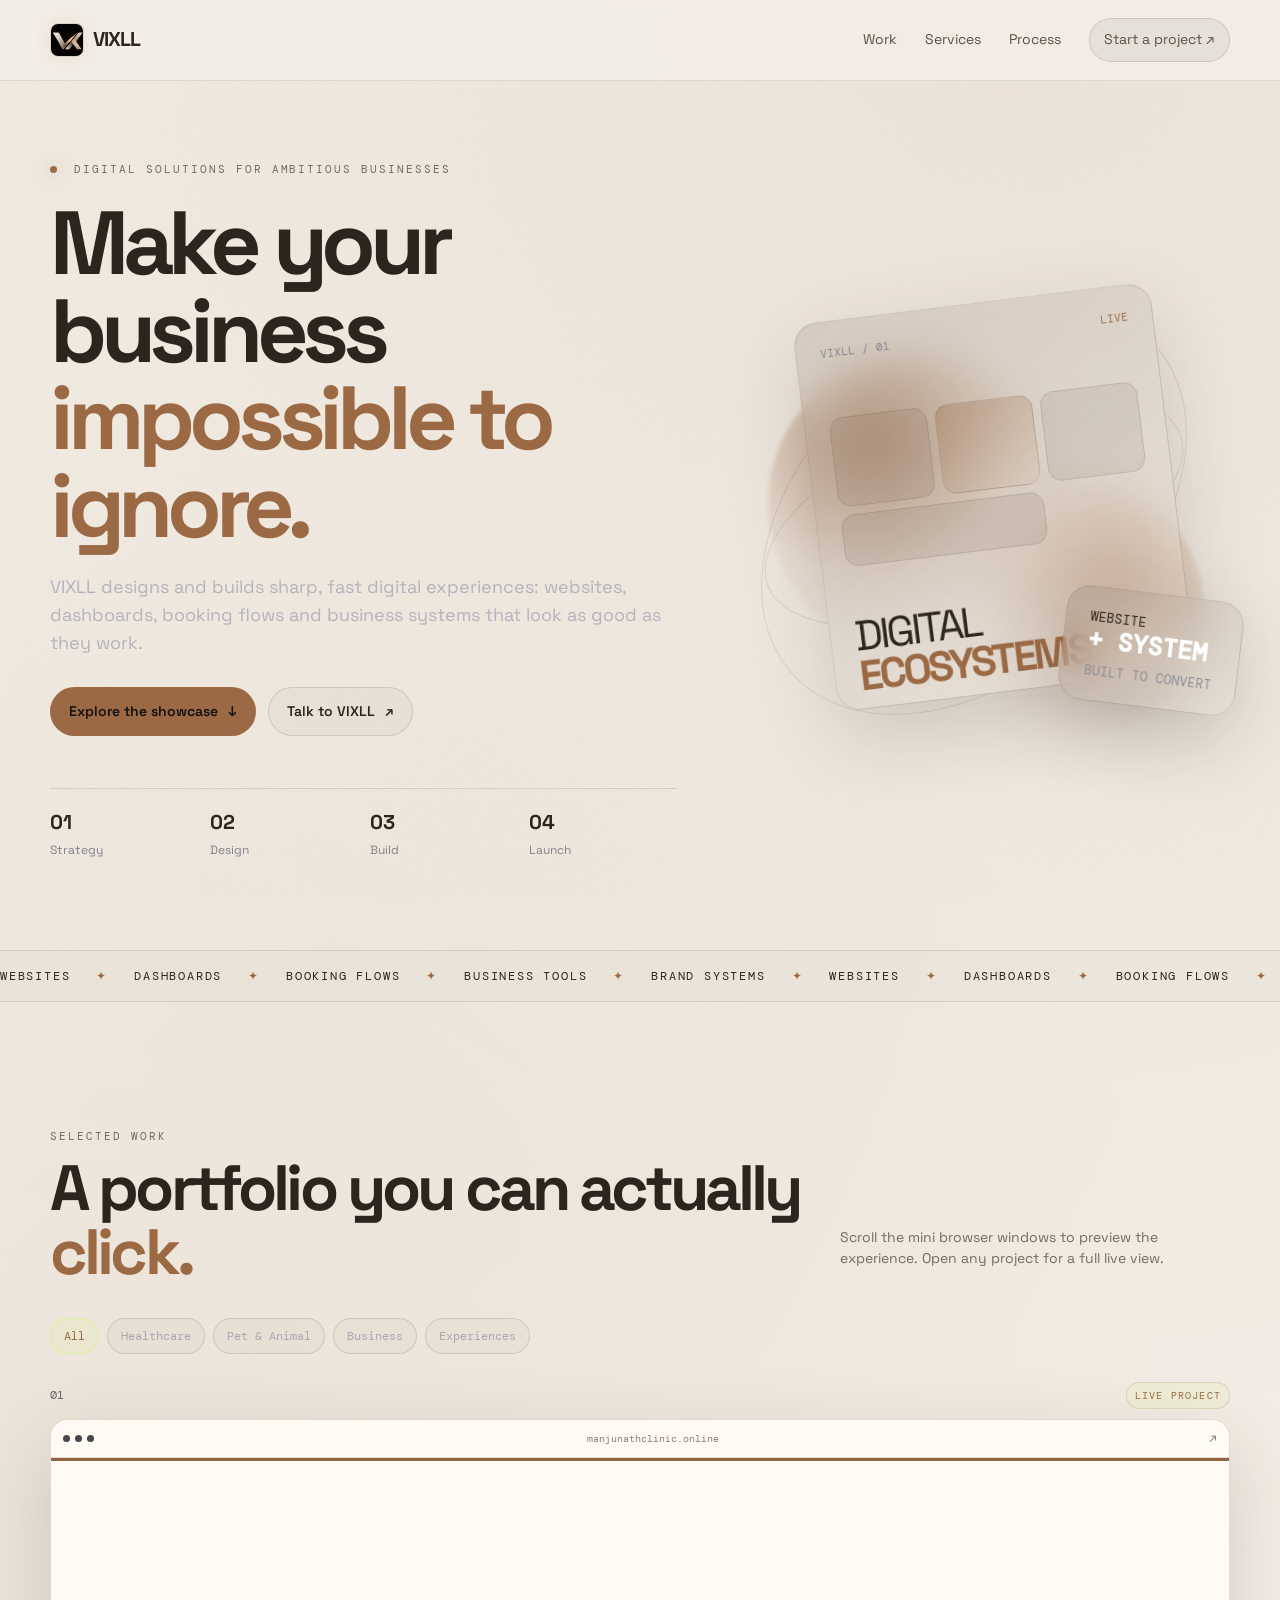
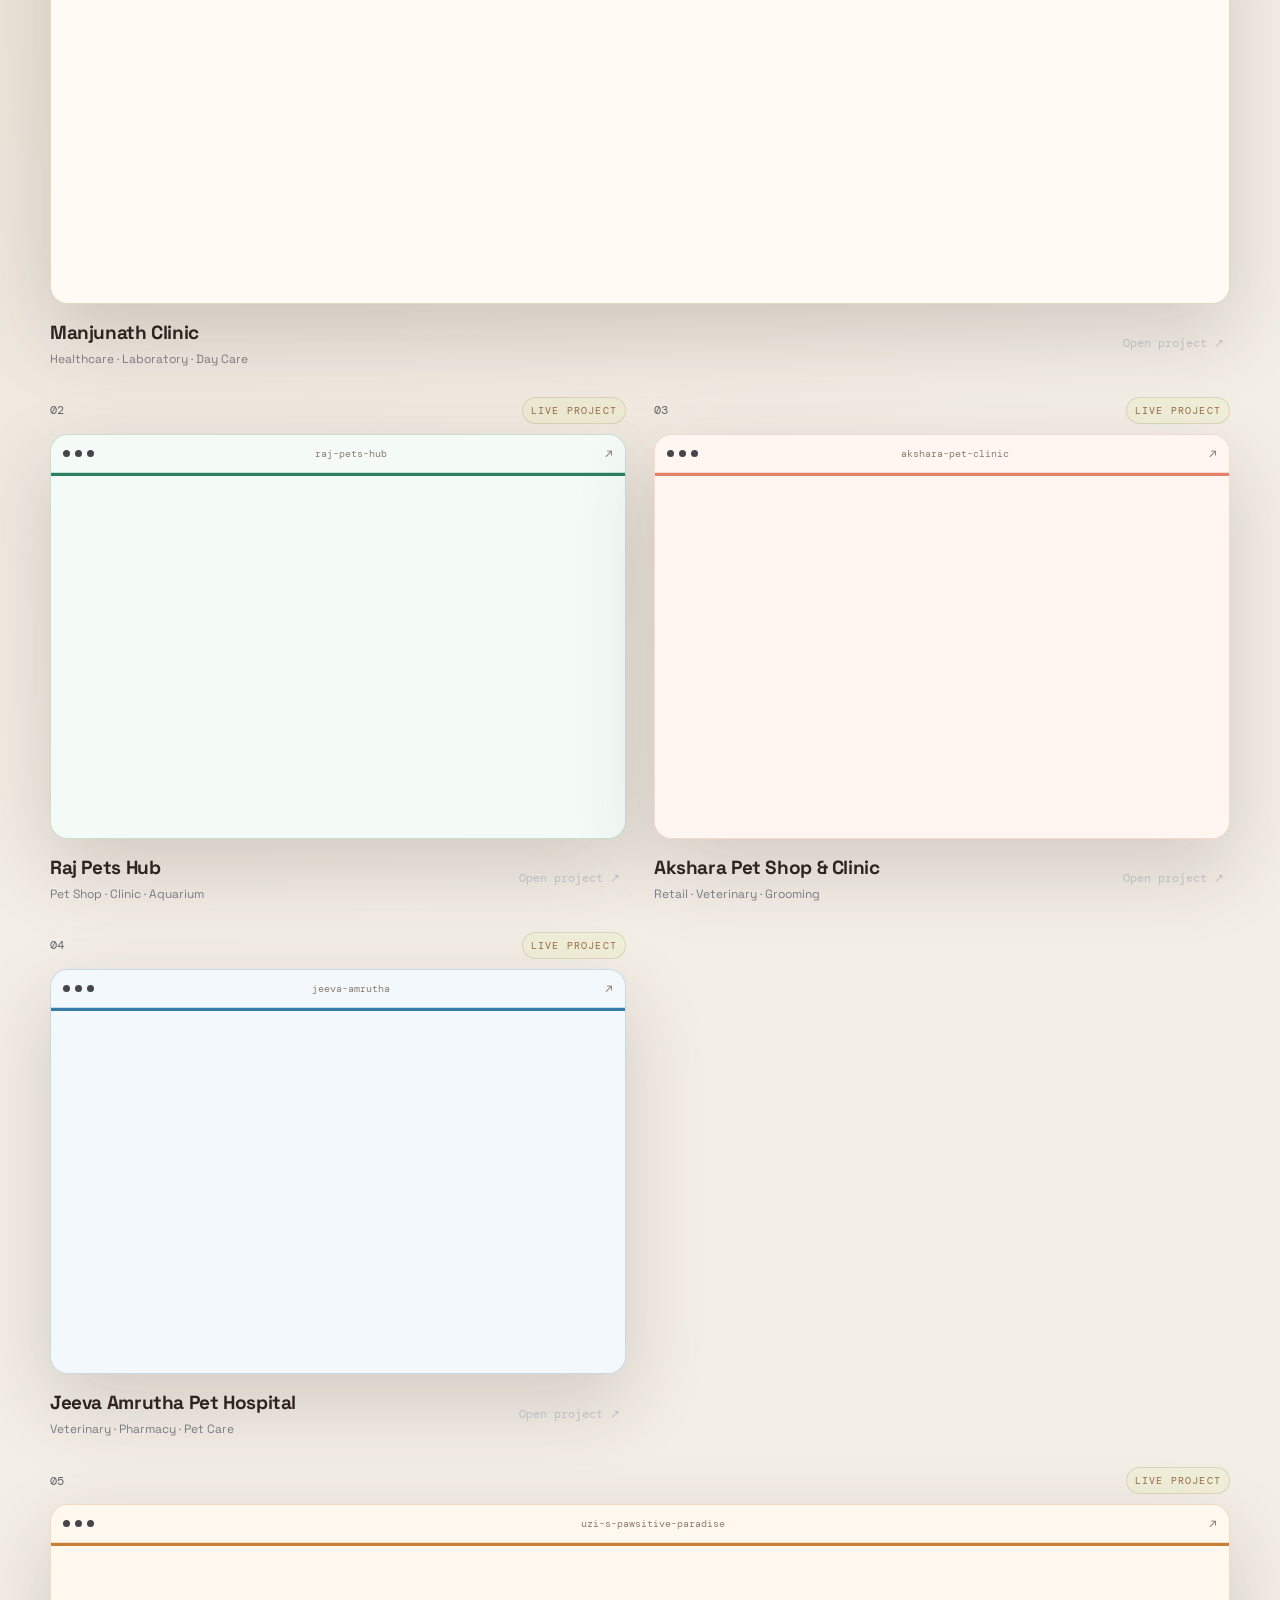
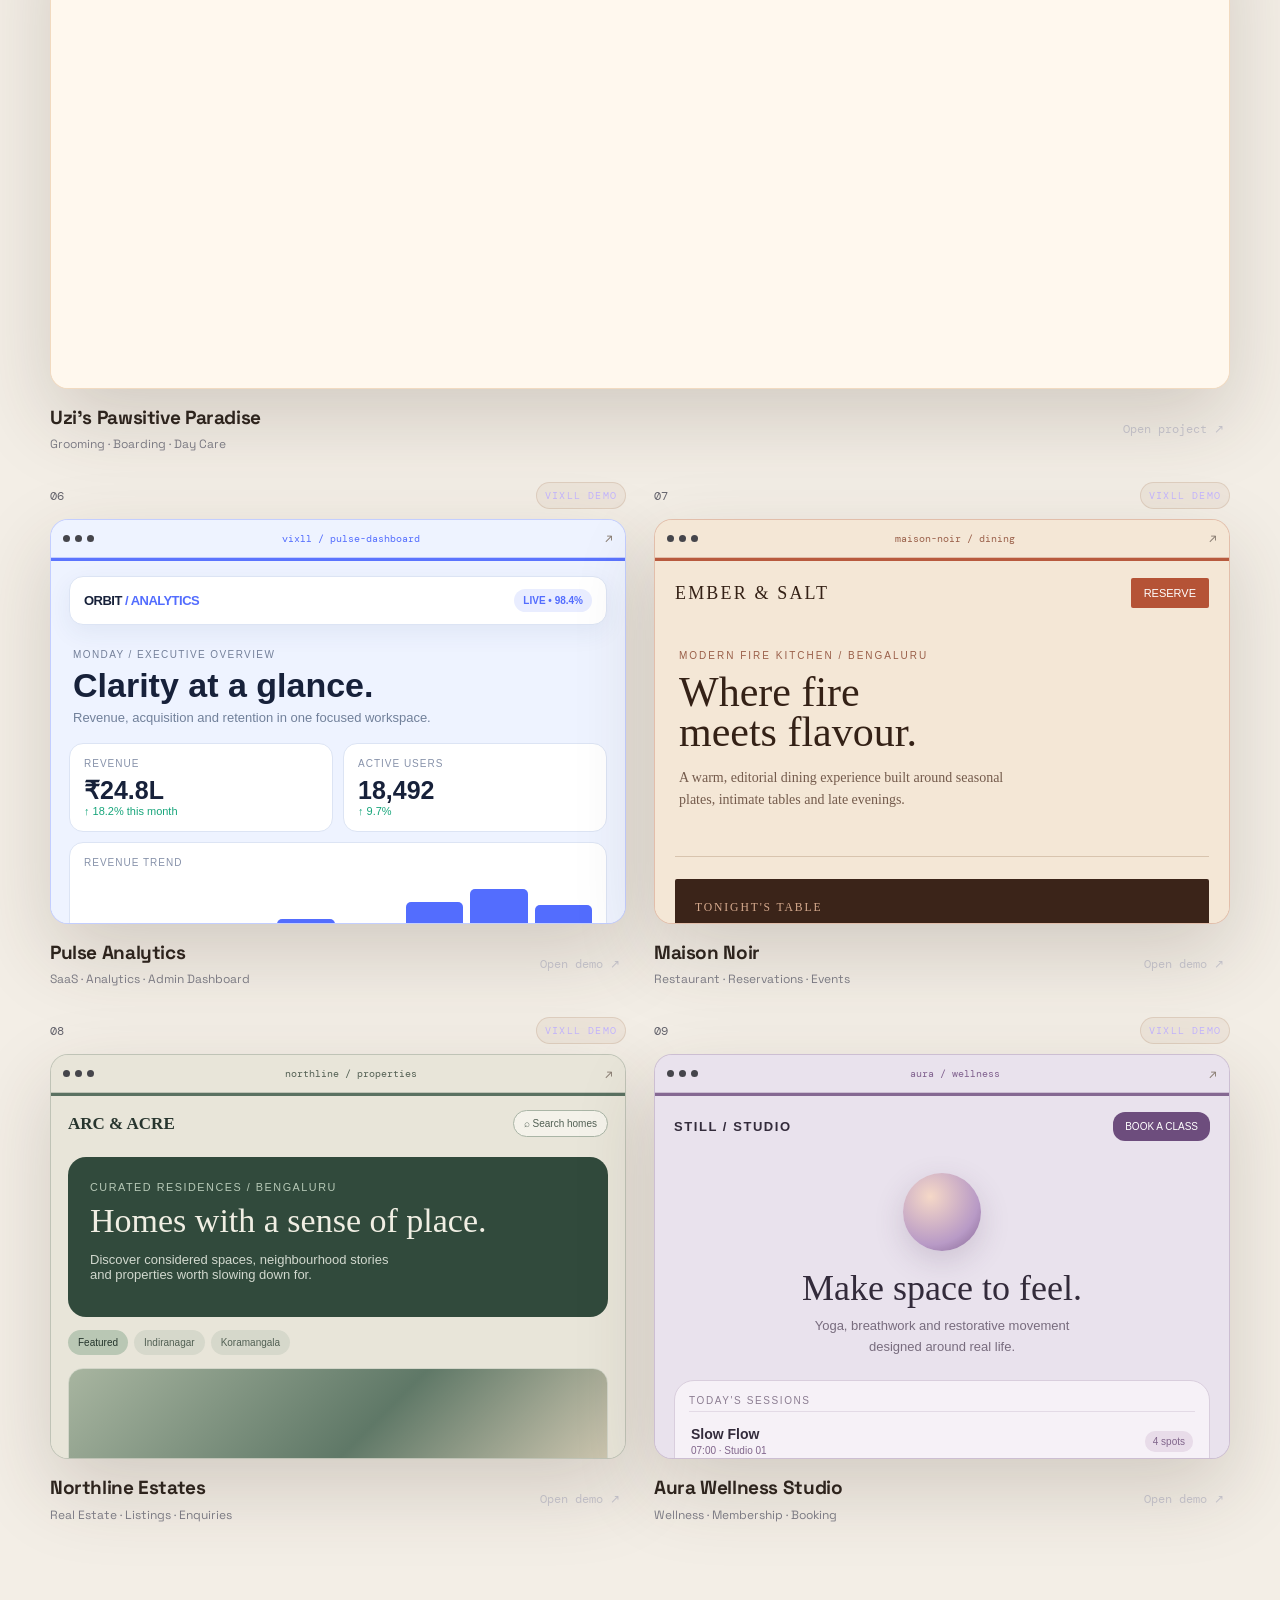
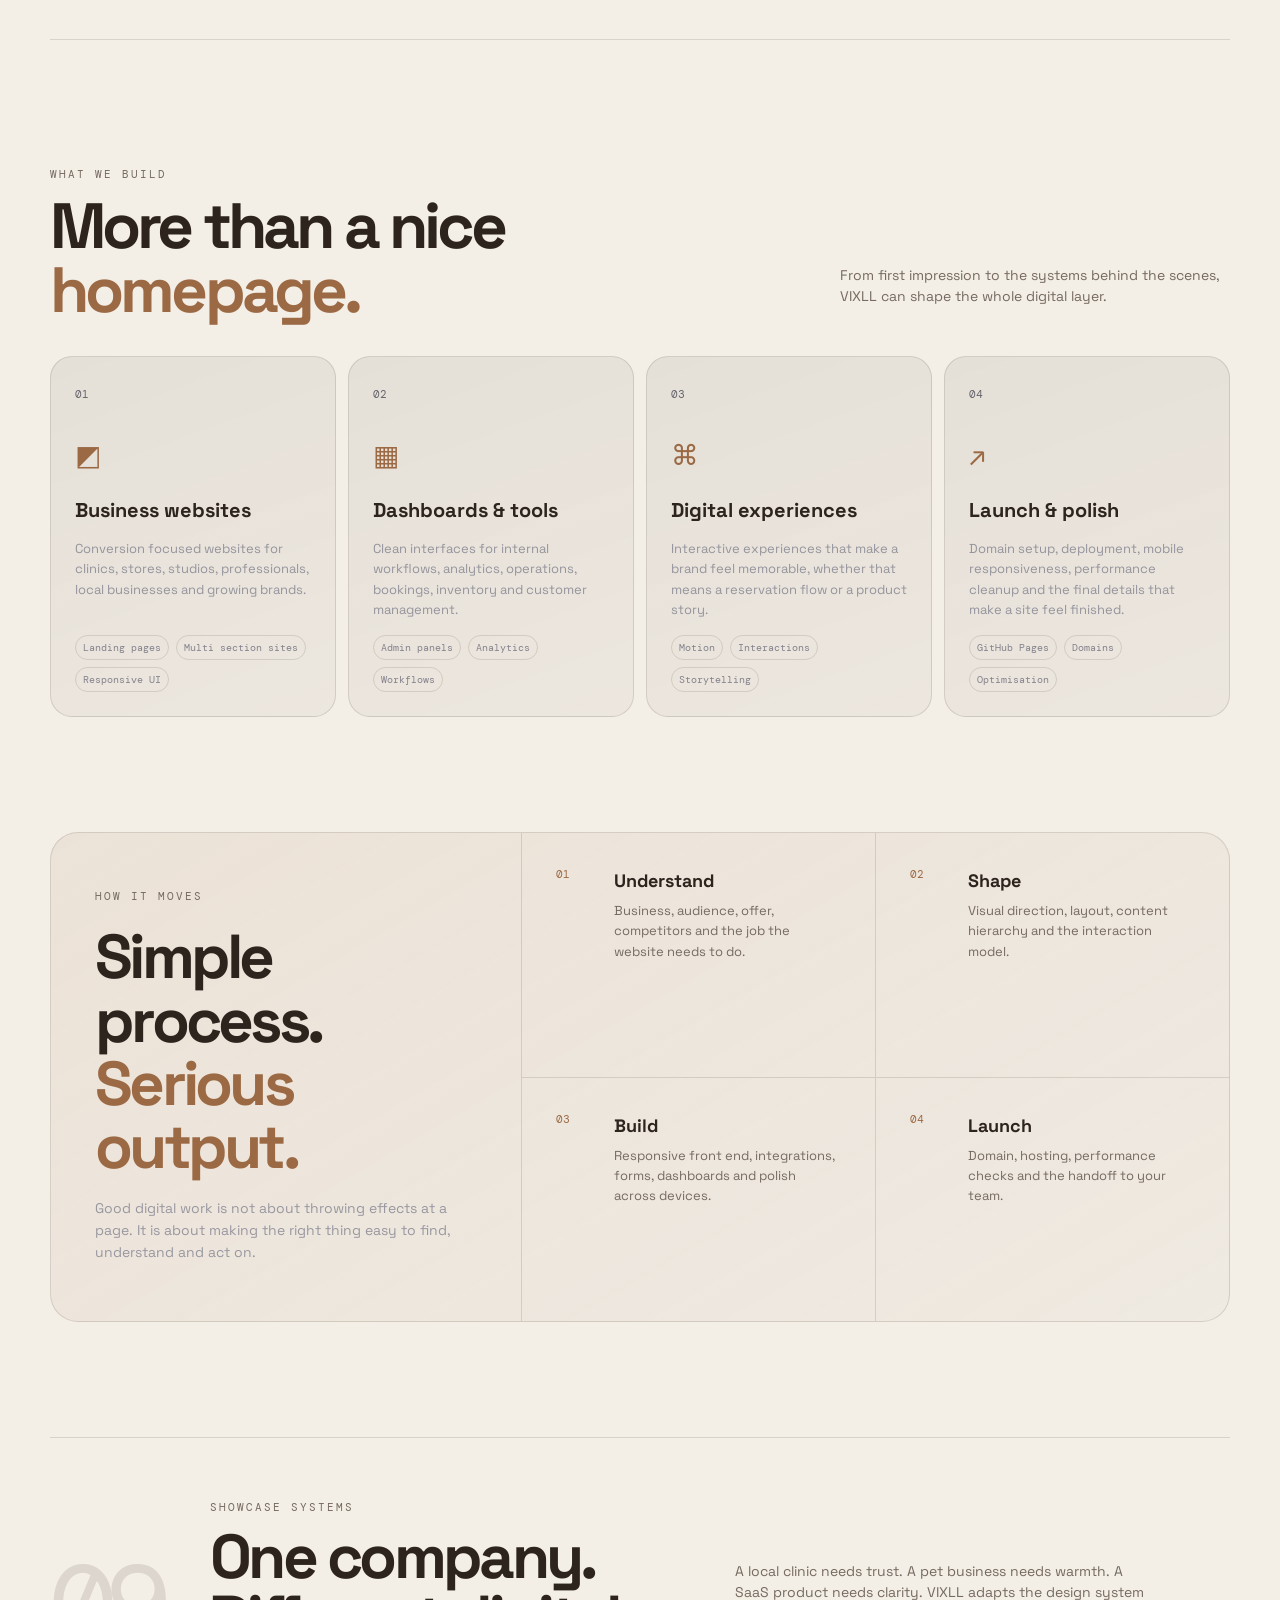
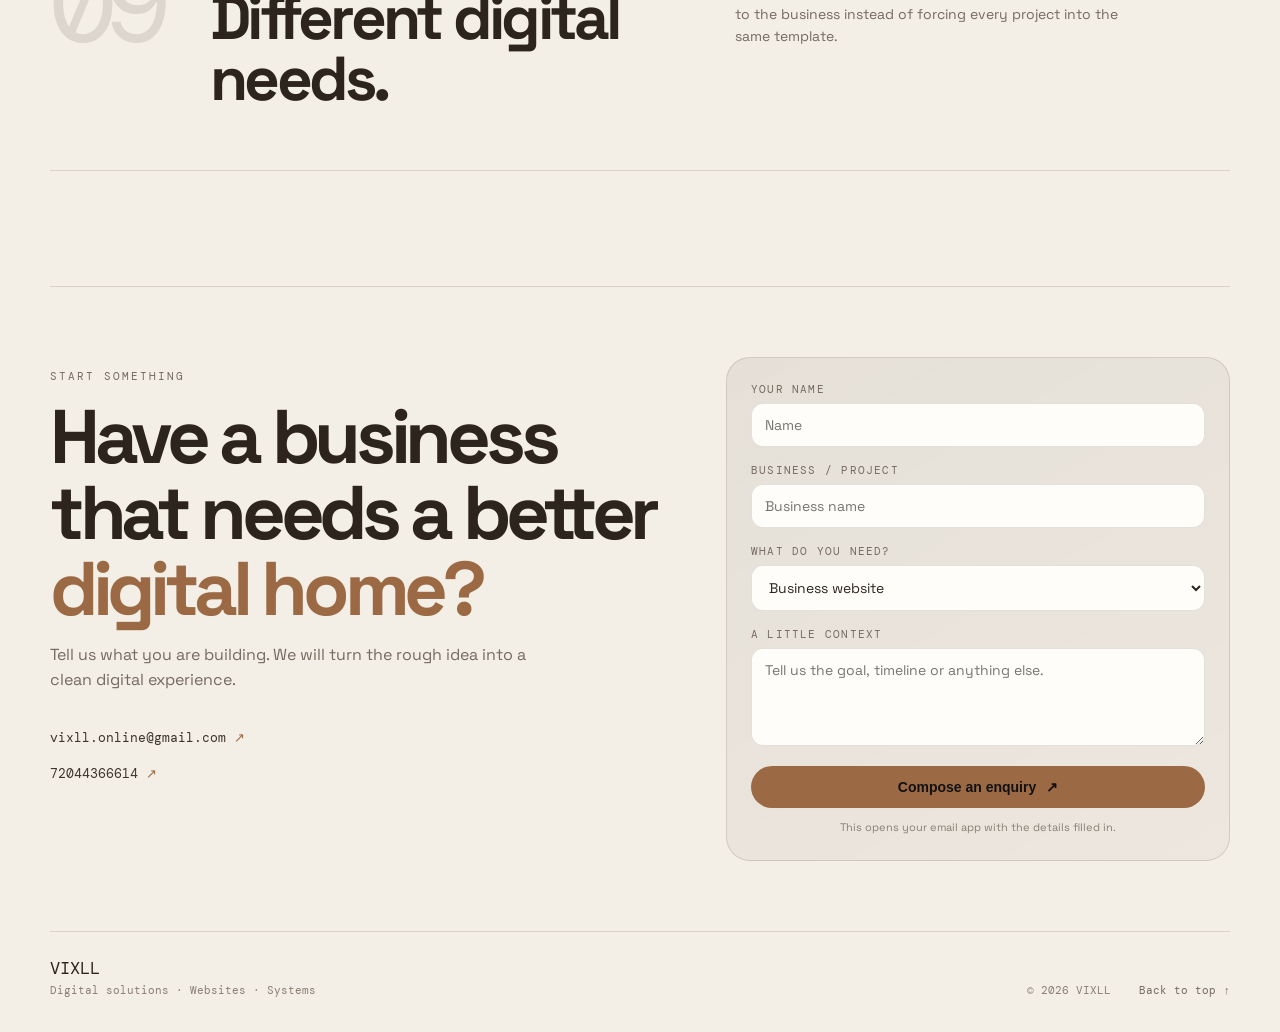
==== commit ed7fcbb2: "Add files via upload" ====
--- a/index.html
+++ b/index.html
@@ -1,426 +1,218 @@
 <!DOCTYPE html>
 <html lang="en">
 <head>
-<meta charset="UTF-8">
-<meta name="viewport" content="width=device-width, initial-scale=1.0">
-<meta name="theme-color" content="#f4eee5">
-<meta name="description" content="VIXLL digital studio showcase. Websites, dashboards and digital experiences.">
-<title>VIXLL — Digital Studio</title>
-<style>
-:root{
-  --paper:#f4eee5;--ink:#201d1a;--muted:#7d766f;--line:#d9d0c5;
-  --accent:#b77b63;--soft:#ebe1d5;--white:#fffdf9;
-}
-*{box-sizing:border-box}
-html{scroll-behavior:smooth}
-body{margin:0;background:var(--paper);color:var(--ink);font-family:Arial,Helvetica,sans-serif;overflow-x:hidden}
-body:before{content:"";position:fixed;inset:0;pointer-events:none;opacity:.07;background-image:radial-gradient(#000 0.5px,transparent .5px);background-size:5px 5px;z-index:20}
-a{color:inherit;text-decoration:none}
-button{font:inherit}
-.site-header{height:86px;border-bottom:1px solid var(--line);display:flex;align-items:center;justify-content:space-between;padding:0 clamp(22px,5vw,72px);position:sticky;top:0;background:rgba(244,238,229,.92);backdrop-filter:blur(18px);z-index:50}
-.brand{display:flex;align-items:center;gap:12px;font-size:25px;font-weight:800;letter-spacing:-1px}
-.brand-mark{width:44px;height:44px;border-radius:12px;background:#080808;color:#e8d5bf;display:grid;place-items:center;font-size:25px;box-shadow:0 8px 20px #0002}
-.nav{display:flex;gap:30px;align-items:center;font-size:14px;color:#5f5953}
-.nav a:hover{color:#111}
-.nav-cta{border:1px solid #cdbfb0;padding:11px 16px;border-radius:999px;background:#eee4d8}
-.menu-toggle{display:none;border:0;background:none;font-size:28px}
-.shell{width:min(1320px,calc(100% - 44px));margin:auto}
-.hero{min-height:650px;display:grid;grid-template-columns:1.1fr .9fr;gap:40px;align-items:center;padding:80px 0}
-.eyebrow{font-family:"Courier New",monospace;text-transform:uppercase;letter-spacing:.14em;font-size:12px;color:#817970}
-.status{display:inline-flex;align-items:center;gap:9px;border:1px solid #d7cbbd;border-radius:999px;padding:9px 13px;background:#eee5db}
-.status i{width:7px;height:7px;background:#b77b63;border-radius:50%;display:block}
-h1{font-size:clamp(54px,7.5vw,105px);line-height:.92;letter-spacing:-.065em;margin:24px 0}
-h1 span{color:#8d6655}
-.hero-copy p{max-width:650px;color:#706960;font-size:18px;line-height:1.65}
-.actions{display:flex;gap:12px;margin-top:28px;flex-wrap:wrap}
-.btn{border:1px solid #cfc2b5;border-radius:999px;padding:14px 19px;display:inline-flex;gap:12px;align-items:center;background:#fffaf3;cursor:pointer}
-.btn.primary{background:#211d1a;color:#fffaf3;border-color:#211d1a}
-.hero-proof{display:flex;gap:30px;margin-top:45px;color:#817970}
-.hero-proof strong{display:block;color:#27231f;font-family:"Courier New",monospace;font-size:14px}
-.hero-proof span{font-size:12px}
-.hero-art{min-height:440px;position:relative}
-.orb{position:absolute;border-radius:50%}
-.orb.a{width:310px;height:310px;right:20%;top:12%;background:linear-gradient(145deg,#d7b9a6,#f0d9bd);box-shadow:40px 35px 100px #9d725244}
-.orb.b{width:130px;height:130px;right:5%;bottom:9%;background:#c7d2c8}
-.art-card{position:absolute;background:#1e1b18;color:#f8efe5;border-radius:22px;padding:25px;box-shadow:0 30px 70px #4c3b2f33}
-.art-card.main{width:310px;height:230px;left:12%;top:24%;transform:rotate(-5deg)}
-.art-card.float{right:8%;top:51%;width:190px;background:#f7eee4;color:#342a24;border:1px solid #d8c7b7;transform:rotate(7deg)}
-.art-grid{display:grid;grid-template-columns:repeat(4,1fr);gap:7px;margin-top:35px}
-.art-grid i{height:45px;background:#9d6d58;border-radius:7px}
-.marquee{overflow:hidden;border-block:1px solid var(--line);background:#eee5da;padding:17px 0}
-.marquee-track{display:flex;gap:28px;width:max-content;animation:marq 30s linear infinite;font-family:"Courier New",monospace;font-size:13px;letter-spacing:.12em}
-.marquee i{color:#b77b63}
-@keyframes marq{to{transform:translateX(-50%)}}
-.section{padding:110px 0}
-.section-head{display:flex;justify-content:space-between;align-items:end;gap:40px;margin-bottom:32px}
-.section-head h2{font-size:clamp(38px,5vw,70px);letter-spacing:-.05em;line-height:.95;margin:12px 0 0}
-.section-head h2 em{font-style:normal;color:#9a6b57}
-.section-note{max-width:420px;color:#777069;line-height:1.6}
-.filters{display:flex;gap:8px;flex-wrap:wrap;margin-bottom:38px}
-.filter{border:1px solid #d3c7bb;background:transparent;border-radius:999px;padding:9px 14px;color:#716a63;cursor:pointer}
-.filter.active{background:#211d1a;color:#fff;border-color:#211d1a}
-.work-grid{display:grid;grid-template-columns:repeat(2,1fr);gap:55px 22px}
-.work-card{min-width:0}
-.work-card.wide{grid-column:span 2}
-.work-meta{display:flex;justify-content:space-between;align-items:center;margin-bottom:12px;font-family:"Courier New",monospace;color:#777067;font-size:12px}
-.badge{border:1px solid #d8c8b9;padding:7px 10px;border-radius:999px;font-size:10px;letter-spacing:.08em}
-.badge.demo{color:#8f6e5e;background:#eee1d4}
-.badge.live{color:#567260;background:#e5eee5}
-.browser{border:1px solid #cdbfaf;border-radius:24px;overflow:hidden;background:#fff;box-shadow:0 22px 60px #57453618}
-.browser-bar{height:44px;background:#f1e7dc;border-bottom:1px solid #d4c6b7;display:flex;align-items:center;gap:15px;padding:0 15px;font-family:"Courier New",monospace;font-size:12px;color:#6f665e}
-.dots{display:flex;gap:6px}.dots b{width:8px;height:8px;border-radius:50%;background:#3e3a36;display:block}
-.browser-url{flex:1;text-align:center}
-.expand{font-size:18px}
-.preview{width:100%;height:430px;border:0;display:block;background:#fff}
-.wide .preview{height:470px}
-.work-bottom{display:flex;justify-content:space-between;gap:18px;align-items:end;padding:18px 2px}
-.work-bottom h3{font-size:24px;margin:0 0 6px;letter-spacing:-.03em}
-.work-bottom p{margin:0;color:#817970;font-size:14px}
-.view-button{border:0;background:none;color:#8f624f;cursor:pointer;font-weight:700;white-space:nowrap}
-.services{border-top:1px solid var(--line)}
-.service-grid{display:grid;grid-template-columns:repeat(4,1fr);gap:1px;background:var(--line);border:1px solid var(--line)}
-.service{background:var(--paper);padding:28px;min-height:240px}
-.service b{font-family:"Courier New",monospace;font-size:12px;color:#927360}
-.service h3{font-size:22px;margin:40px 0 10px}
-.service p{color:#777069;line-height:1.55;font-size:14px}
-.process{background:#201c19;color:#f6eee5;border-radius:30px;padding:55px;display:grid;grid-template-columns:.8fr 1.2fr;gap:60px}
-.process h2{font-size:55px;letter-spacing:-.05em;line-height:.95;margin:14px 0}
-.process p{color:#bcb2aa;line-height:1.6}
-.steps{display:grid;gap:0}
-.step{display:grid;grid-template-columns:55px 1fr;gap:20px;padding:23px 0;border-bottom:1px solid #ffffff18}
-.step:last-child{border-bottom:0}
-.step>span{font-family:"Courier New",monospace;color:#c89b84}
-.step h3{margin:0 0 5px}.step p{margin:0;font-size:14px}
-.contact{padding:110px 0}
-.contact-box{border:1px solid #cfc2b5;border-radius:30px;padding:55px;background:#eee4d9;display:flex;justify-content:space-between;gap:40px;align-items:end}
-.contact-box h2{font-size:clamp(42px,6vw,76px);line-height:.95;letter-spacing:-.06em;margin:12px 0;max-width:760px}
-.contact-box p{color:#777069;max-width:570px;line-height:1.6}
-.footer{border-top:1px solid var(--line);padding:28px 0 45px;display:flex;justify-content:space-between;color:#777069;font-size:13px}
-.modal{position:fixed;inset:0;background:#15120fdd;z-index:100;display:none;padding:30px}
-.modal.open{display:flex}
-.modal-panel{background:#f4eee5;width:min(1200px,100%);height:min(850px,100%);margin:auto;border-radius:22px;overflow:hidden;display:flex;flex-direction:column;box-shadow:0 30px 100px #0008}
-.modal-head{height:58px;display:flex;align-items:center;justify-content:space-between;padding:0 18px;border-bottom:1px solid #d7cabe;font-family:"Courier New",monospace}
-.close{border:0;background:#211d1a;color:#fff;width:34px;height:34px;border-radius:50%;cursor:pointer;font-size:20px}
-#modalFrame{border:0;flex:1;width:100%}
-@media(max-width:850px){
- .nav{display:none}.menu-toggle{display:block}
- .hero{grid-template-columns:1fr;padding:65px 0 55px}.hero-art{min-height:350px}
- .work-grid{grid-template-columns:1fr}.work-card.wide{grid-column:auto}
- .service-grid{grid-template-columns:1fr 1fr}.process{grid-template-columns:1fr;padding:35px 25px}
- .contact-box{display:block;padding:35px 25px}.footer{display:block}
-}
-@media(max-width:560px){
- .shell{width:min(100% - 28px,1320px)}
- .site-header{height:76px;padding:0 16px}.brand{font-size:22px}
- .brand-mark{width:40px;height:40px}
- h1{font-size:55px}.hero-copy p{font-size:16px}
- .hero-proof{gap:17px}.hero-art{min-height:300px}
- .art-card.main{left:0;width:245px;height:185px}.art-card.float{right:0;width:155px}
- .section{padding:75px 0}.section-head{display:block}
- .section-note{margin-top:20px}.preview{height:330px}.wide .preview{height:360px}
- .service-grid{grid-template-columns:1fr}.process h2{font-size:43px}
- .modal{padding:8px}.modal-panel{height:calc(100vh - 16px)}
-}
-</style>
+  <meta charset="UTF-8" />
+  <meta name="viewport" content="width=device-width, initial-scale=1.0" />
+  <meta name="theme-color" content="#f3eee6" />
+  <meta name="description" content="VIXLL creates high-impact websites, dashboards and digital experiences for modern businesses." />
+  <title>VIXLL — Digital Solutions</title>
+  <link rel="icon" type="image/png" sizes="512x512" href="favicon.png" />
+  <link rel="icon" href="favicon.ico" />
+  <link rel="apple-touch-icon" href="favicon.png" />
+  <link rel="preconnect" href="https://fonts.googleapis.com" />
+  <link rel="preconnect" href="https://fonts.gstatic.com" crossorigin />
+  <link href="https://fonts.googleapis.com/css2?family=DM+Mono:wght@400;500&family=Space+Grotesk:wght@400;500;600;700&display=swap" rel="stylesheet" />
+  <link rel="stylesheet" href="styles.css" />
 </head>
 <body>
-<header class="site-header">
-  <a class="brand" href="#top"><span class="brand-mark">V</span>VIXLL</a>
-  <nav class="nav">
-    <a href="#work">Work</a><a href="#services">Services</a><a href="#process">Process</a>
-    <a class="nav-cta" href="#contact">Start a project ↗</a>
-  </nav>
-  <button class="menu-toggle" onclick="document.querySelector('.nav').classList.toggle('mobile')">☰</button>
-</header>
-
-<main id="top">
-<section class="hero shell">
-  <div class="hero-copy">
-    <div class="status"><i></i> Digital solutions for ambitious businesses</div>
-    <h1>Make your business<br><span>impossible to ignore.</span></h1>
-    <p>VIXLL designs and builds sharp, fast digital experiences across websites, dashboards, booking flows and business systems.</p>
-    <div class="actions"><a class="btn primary" href="#work">Explore the showcase ↓</a><a class="btn" href="#contact">Talk to VIXLL ↗</a></div>
-    <div class="hero-proof"><div><strong>01</strong><span>Strategy</span></div><div><strong>02</strong><span>Design</span></div><div><strong>03</strong><span>Build</span></div><div><strong>04</strong><span>Launch</span></div></div>
-  </div>
-  <div class="hero-art">
-    <div class="orb a"></div><div class="orb b"></div>
-    <div class="art-card main"><div class="eyebrow">VIXLL / 01</div><div style="font-size:42px;margin-top:28px;line-height:.95">DIGITAL<br><b>ECOSYSTEMS</b></div><div class="art-grid"><i></i><i></i><i></i><i></i></div></div>
-    <div class="art-card float">WEBSITE<br><b>+ SYSTEM</b><br><small>BUILT TO CONVERT</small></div>
-  </div>
-</section>
-
-<div class="marquee"><div class="marquee-track">
-  <span>WEBSITES</span><i>✦</i><span>DASHBOARDS</span><i>✦</i><span>BOOKING FLOWS</span><i>✦</i><span>BUSINESS TOOLS</span><i>✦</i><span>BRAND SYSTEMS</span><i>✦</i>
-  <span>WEBSITES</span><i>✦</i><span>DASHBOARDS</span><i>✦</i><span>BOOKING FLOWS</span><i>✦</i><span>BUSINESS TOOLS</span><i>✦</i><span>BRAND SYSTEMS</span><i>✦</i>
-</div></div>
-
-<section id="work" class="section shell">
-  <div class="section-head"><div><div class="eyebrow">Selected work</div><h2>A portfolio you can actually <em>click.</em></h2></div><p class="section-note">The deleted client projects are gone. The showcase now demonstrates range through deliberately different visual systems, layouts and industries.</p></div>
-  <div class="filters">
-    <button class="filter active" data-filter="all">All</button><button class="filter" data-filter="business">Business</button><button class="filter" data-filter="commerce">Commerce</button><button class="filter" data-filter="hospitality">Hospitality</button><button class="filter" data-filter="creative">Creative</button><button class="filter" data-filter="tech">Tech</button><button class="filter" data-filter="lifestyle">Lifestyle</button>
-  </div>
-  <div class="work-grid" id="workGrid"></div>
-</section>
-
-<section id="services" class="section services shell">
-  <div class="section-head"><div><div class="eyebrow">What we build</div><h2>More than a nice <em>homepage.</em></h2></div><p class="section-note">A showcase that communicates range: editorial, brutalist, luxury, dashboard, playful, cinematic and conversion focused.</p></div>
-  <div class="service-grid">
-    <article class="service"><b>01</b><h3>Business websites</h3><p>Conversion focused websites for clinics, stores, studios, professionals and growing brands.</p></article>
-    <article class="service"><b>02</b><h3>Dashboards & tools</h3><p>Clean interfaces for analytics, operations, inventory, bookings and customer management.</p></article>
-    <article class="service"><b>03</b><h3>Digital experiences</h3><p>Editorial sites, interactive product stories, events, hospitality and premium brand experiences.</p></article>
-    <article class="service"><b>04</b><h3>Launch & polish</h3><p>Responsive layouts, domains, deployment, performance cleanup and final production details.</p></article>
-  </div>
-</section>
-
-<section id="process" class="section shell">
-  <div class="process">
-    <div><div class="eyebrow" style="color:#b8a89d">How it moves</div><h2>Simple process.<br><em style="color:#c79b85">Serious output.</em></h2><p>Good digital work is not about throwing effects at a page. It is about making the right thing easy to find, understand and act on.</p></div>
-    <div class="steps">
-      <div class="step"><span>01</span><div><h3>Understand</h3><p>Business, audience, offer and the job the website needs to do.</p></div></div>
-      <div class="step"><span>02</span><div><h3>Shape</h3><p>Visual direction, layout, content hierarchy and interaction model.</p></div></div>
-      <div class="step"><span>03</span><div><h3>Build</h3><p>Responsive front end, integrations, forms, dashboards and polish.</p></div></div>
-      <div class="step"><span>04</span><div><h3>Launch</h3><p>Domain, hosting, performance checks and final handoff.</p></div></div>
+  <div class="noise" aria-hidden="true"></div>
+  <header class="site-header">
+    <a class="brand" href="#top" aria-label="VIXLL home"><img class="brand-logo" src="vixll-mark.png" alt="VIXLL" /><span>VIXLL</span></a>
+    <nav class="nav" aria-label="Primary navigation">
+      <a href="#work">Work</a>
+      <a href="#services">Services</a>
+      <a href="#process">Process</a>
+      <a class="nav-cta" href="#contact">Start a project <span>↗</span></a>
+    </nav>
+    <button class="menu-toggle" aria-label="Open menu" aria-expanded="false">☰</button>
+  </header>
+
+  <main id="top">
+    <section class="hero section-shell">
+      <div class="hero-copy reveal">
+        <div class="eyebrow"><span class="status-dot"></span> Digital solutions for ambitious businesses</div>
+        <h1>Make your business<br /><span>impossible to ignore.</span></h1>
+        <p class="hero-sub">VIXLL designs and builds sharp, fast digital experiences: websites, dashboards, booking flows and business systems that look as good as they work.</p>
+        <div class="hero-actions">
+          <a class="button button-primary" href="#work">Explore the showcase <span>↓</span></a>
+          <a class="button button-ghost" href="#contact">Talk to VIXLL <span>↗</span></a>
+        </div>
+        <div class="hero-proof">
+          <div><strong>01</strong><span>Strategy</span></div>
+          <div><strong>02</strong><span>Design</span></div>
+          <div><strong>03</strong><span>Build</span></div>
+          <div><strong>04</strong><span>Launch</span></div>
+        </div>
+      </div>
+      <div class="hero-art reveal delay-1" aria-hidden="true">
+        <div class="orb orb-a"></div>
+        <div class="orb orb-b"></div>
+        <div class="orbit-ring ring-a"></div>
+        <div class="orbit-ring ring-b"></div>
+        <div class="hero-card hc-main">
+          <div class="card-top"><span>VIXLL / 01</span><span>LIVE</span></div>
+          <div class="mini-grid"><span></span><span></span><span></span><span></span></div>
+          <div class="card-label">DIGITAL<br /><b>ECOSYSTEMS</b></div>
+        </div>
+        <div class="hero-card hc-float">WEBSITE<br /><b>+ SYSTEM</b><br /><span>BUILT TO CONVERT</span></div>
+      </div>
+    </section>
+
+    <section class="marquee" aria-label="VIXLL capabilities">
+      <div class="marquee-track">
+        <span>WEBSITES</span><i>✦</i><span>DASHBOARDS</span><i>✦</i><span>BOOKING FLOWS</span><i>✦</i><span>BUSINESS TOOLS</span><i>✦</i><span>BRAND SYSTEMS</span><i>✦</i><span>WEBSITES</span><i>✦</i><span>DASHBOARDS</span><i>✦</i><span>BOOKING FLOWS</span><i>✦</i><span>BUSINESS TOOLS</span><i>✦</i><span>BRAND SYSTEMS</span><i>✦</i>
+      </div>
+    </section>
+
+    <section id="work" class="section-shell section-block">
+      <div class="section-head reveal">
+        <div><p class="eyebrow">Selected work</p><h2>A portfolio you can actually <em>click.</em></h2></div>
+        <p class="section-note">Scroll the mini browser windows to preview the experience. Open any project for a full live view.</p>
+      </div>
+
+      <div class="filters reveal delay-1" role="tablist" aria-label="Portfolio filters">
+        <button class="filter active" data-filter="all">All</button>
+        <button class="filter" data-filter="health">Healthcare</button>
+        <button class="filter" data-filter="pet">Pet & Animal</button>
+        <button class="filter" data-filter="business">Business</button>
+        <button class="filter" data-filter="experience">Experiences</button>
+      </div>
+
+      <div class="work-grid" id="workGrid">
+        <article class="work-card large reveal" data-category="health">
+          <div class="work-meta"><span class="work-index">01</span><span class="badge live">LIVE PROJECT</span></div>
+          <div class="browser-frame" data-url="https://manjunathclinic.online/" data-preview-theme="clinic">
+            <div class="browser-bar"><span class="dots"><b></b><b></b><b></b></span><span class="browser-url">manjunathclinic.online</span><span class="expand">↗</span></div>
+            <iframe loading="lazy" title="Manjunath Clinic website preview" src="https://manjunathclinic.online/"></iframe>
+          </div>
+          <div class="work-bottom"><div><h3>Manjunath Clinic</h3><p>Healthcare · Laboratory · Day Care</p></div><button class="view-button" data-open="https://manjunathclinic.online/">Open project ↗</button></div>
+        </article>
+
+        <article class="work-card reveal" data-category="pet">
+          <div class="work-meta"><span class="work-index">02</span><span class="badge live">LIVE PROJECT</span></div>
+          <div class="browser-frame" data-url="https://vikasxox.github.io/Raj-pets-hub-/" data-preview-theme="raj">
+            <div class="browser-bar"><span class="dots"><b></b><b></b><b></b></span><span class="browser-url">raj-pets-hub</span><span class="expand">↗</span></div>
+            <iframe loading="lazy" title="Raj Pets Hub website preview" src="https://vikasxox.github.io/Raj-pets-hub-/"></iframe>
+          </div>
+          <div class="work-bottom"><div><h3>Raj Pets Hub</h3><p>Pet Shop · Clinic · Aquarium</p></div><button class="view-button" data-open="https://vikasxox.github.io/Raj-pets-hub-/">Open project ↗</button></div>
+        </article>
+
+        <article class="work-card reveal" data-category="pet">
+          <div class="work-meta"><span class="work-index">03</span><span class="badge live">LIVE PROJECT</span></div>
+          <div class="browser-frame" data-url="https://vikasxox.github.io/Akshara-pet-clinic-/" data-preview-theme="akshara">
+            <div class="browser-bar"><span class="dots"><b></b><b></b><b></b></span><span class="browser-url">akshara-pet-clinic</span><span class="expand">↗</span></div>
+            <iframe loading="lazy" title="Akshara Pet Shop and Clinic website preview" src="https://vikasxox.github.io/Akshara-pet-clinic-/"></iframe>
+          </div>
+          <div class="work-bottom"><div><h3>Akshara Pet Shop & Clinic</h3><p>Retail · Veterinary · Grooming</p></div><button class="view-button" data-open="https://vikasxox.github.io/Akshara-pet-clinic-/">Open project ↗</button></div>
+        </article>
+
+        <article class="work-card reveal" data-category="pet">
+          <div class="work-meta"><span class="work-index">04</span><span class="badge live">LIVE PROJECT</span></div>
+          <div class="browser-frame" data-url="https://vikasxox.github.io/Jeeva-amrutha-/" data-preview-theme="jeeva">
+            <div class="browser-bar"><span class="dots"><b></b><b></b><b></b></span><span class="browser-url">jeeva-amrutha</span><span class="expand">↗</span></div>
+            <iframe loading="lazy" title="Jeeva Amrutha Pet Hospital website preview" src="https://vikasxox.github.io/Jeeva-amrutha-/"></iframe>
+          </div>
+          <div class="work-bottom"><div><h3>Jeeva Amrutha Pet Hospital</h3><p>Veterinary · Pharmacy · Pet Care</p></div><button class="view-button" data-open="https://vikasxox.github.io/Jeeva-amrutha-/">Open project ↗</button></div>
+        </article>
+
+        <article class="work-card large reveal" data-category="pet">
+          <div class="work-meta"><span class="work-index">05</span><span class="badge live">LIVE PROJECT</span></div>
+          <div class="browser-frame" data-url="https://vikasxox.github.io/Uzi-s-pawsitive-paradise/" data-preview-theme="uzi">
+            <div class="browser-bar"><span class="dots"><b></b><b></b><b></b></span><span class="browser-url">uzi-s-pawsitive-paradise</span><span class="expand">↗</span></div>
+            <iframe loading="lazy" title="Uzi's Pawsitive Paradise website preview" src="https://vikasxox.github.io/Uzi-s-pawsitive-paradise/"></iframe>
+          </div>
+          <div class="work-bottom"><div><h3>Uzi's Pawsitive Paradise</h3><p>Grooming · Boarding · Day Care</p></div><button class="view-button" data-open="https://vikasxox.github.io/Uzi-s-pawsitive-paradise/">Open project ↗</button></div>
+        </article>
+
+        <article class="work-card reveal" data-category="business">
+          <div class="work-meta"><span class="work-index">06</span><span class="badge demo">VIXLL DEMO</span></div>
+          <div class="browser-frame" data-local="demos/saas-dashboard.html" data-preview-theme="saas">
+            <div class="browser-bar"><span class="dots"><b></b><b></b><b></b></span><span class="browser-url">vixll / pulse-dashboard</span><span class="expand">↗</span></div>
+            <iframe loading="lazy" title="SaaS analytics dashboard demo" src="demos/saas-dashboard.html"></iframe>
+          </div>
+          <div class="work-bottom"><div><h3>Pulse Analytics</h3><p>SaaS · Analytics · Admin Dashboard</p></div><button class="view-button" data-open="demos/saas-dashboard.html">Open demo ↗</button></div>
+        </article>
+
+        <article class="work-card reveal" data-category="experience">
+          <div class="work-meta"><span class="work-index">07</span><span class="badge demo">VIXLL DEMO</span></div>
+          <div class="browser-frame" data-local="demos/restaurant.html" data-preview-theme="restaurant">
+            <div class="browser-bar"><span class="dots"><b></b><b></b><b></b></span><span class="browser-url">maison-noir / dining</span><span class="expand">↗</span></div>
+            <iframe loading="lazy" title="Restaurant website demo" src="demos/restaurant.html"></iframe>
+          </div>
+          <div class="work-bottom"><div><h3>Maison Noir</h3><p>Restaurant · Reservations · Events</p></div><button class="view-button" data-open="demos/restaurant.html">Open demo ↗</button></div>
+        </article>
+
+        <article class="work-card reveal" data-category="business">
+          <div class="work-meta"><span class="work-index">08</span><span class="badge demo">VIXLL DEMO</span></div>
+          <div class="browser-frame" data-local="demos/real-estate.html" data-preview-theme="estate">
+            <div class="browser-bar"><span class="dots"><b></b><b></b><b></b></span><span class="browser-url">northline / properties</span><span class="expand">↗</span></div>
+            <iframe loading="lazy" title="Real estate website demo" src="demos/real-estate.html"></iframe>
+          </div>
+          <div class="work-bottom"><div><h3>Northline Estates</h3><p>Real Estate · Listings · Enquiries</p></div><button class="view-button" data-open="demos/real-estate.html">Open demo ↗</button></div>
+        </article>
+
+        <article class="work-card reveal" data-category="experience">
+          <div class="work-meta"><span class="work-index">09</span><span class="badge demo">VIXLL DEMO</span></div>
+          <div class="browser-frame" data-local="demos/wellness.html" data-preview-theme="wellness">
+            <div class="browser-bar"><span class="dots"><b></b><b></b><b></b></span><span class="browser-url">aura / wellness</span><span class="expand">↗</span></div>
+            <iframe loading="lazy" title="Wellness studio website demo" src="demos/wellness.html"></iframe>
+          </div>
+          <div class="work-bottom"><div><h3>Aura Wellness Studio</h3><p>Wellness · Membership · Booking</p></div><button class="view-button" data-open="demos/wellness.html">Open demo ↗</button></div>
+        </article>
+      </div>
+    </section>
+
+    <section id="services" class="section-shell section-block services-block">
+      <div class="section-head reveal"><div><p class="eyebrow">What we build</p><h2>More than a nice <em>homepage.</em></h2></div><p class="section-note">From first impression to the systems behind the scenes, VIXLL can shape the whole digital layer.</p></div>
+      <div class="services-grid">
+        <article class="service-card reveal"><span>01</span><div class="service-icon">◩</div><h3>Business websites</h3><p>Conversion focused websites for clinics, stores, studios, professionals, local businesses and growing brands.</p><div class="service-tags"><b>Landing pages</b><b>Multi section sites</b><b>Responsive UI</b></div></article>
+        <article class="service-card reveal delay-1"><span>02</span><div class="service-icon">▦</div><h3>Dashboards & tools</h3><p>Clean interfaces for internal workflows, analytics, operations, bookings, inventory and customer management.</p><div class="service-tags"><b>Admin panels</b><b>Analytics</b><b>Workflows</b></div></article>
+        <article class="service-card reveal delay-2"><span>03</span><div class="service-icon">⌘</div><h3>Digital experiences</h3><p>Interactive experiences that make a brand feel memorable, whether that means a reservation flow or a product story.</p><div class="service-tags"><b>Motion</b><b>Interactions</b><b>Storytelling</b></div></article>
+        <article class="service-card reveal delay-3"><span>04</span><div class="service-icon">↗</div><h3>Launch & polish</h3><p>Domain setup, deployment, mobile responsiveness, performance cleanup and the final details that make a site feel finished.</p><div class="service-tags"><b>GitHub Pages</b><b>Domains</b><b>Optimisation</b></div></article>
+      </div>
+    </section>
+
+    <section id="process" class="section-shell process-section">
+      <div class="process-panel reveal">
+        <div class="process-intro"><p class="eyebrow">How it moves</p><h2>Simple process.<br /><em>Serious output.</em></h2><p>Good digital work is not about throwing effects at a page. It is about making the right thing easy to find, understand and act on.</p></div>
+        <div class="process-steps">
+          <div class="process-step"><span>01</span><div><h3>Understand</h3><p>Business, audience, offer, competitors and the job the website needs to do.</p></div></div>
+          <div class="process-step"><span>02</span><div><h3>Shape</h3><p>Visual direction, layout, content hierarchy and the interaction model.</p></div></div>
+          <div class="process-step"><span>03</span><div><h3>Build</h3><p>Responsive front end, integrations, forms, dashboards and polish across devices.</p></div></div>
+          <div class="process-step"><span>04</span><div><h3>Launch</h3><p>Domain, hosting, performance checks and the handoff to your team.</p></div></div>
+        </div>
+      </div>
+    </section>
+
+    <section class="section-shell proof-section">
+      <div class="proof-card reveal"><div class="proof-number">09</div><div><p class="eyebrow">Showcase systems</p><h2>One company.<br />Different digital needs.</h2></div><p class="proof-copy">A local clinic needs trust. A pet business needs warmth. A SaaS product needs clarity. VIXLL adapts the design system to the business instead of forcing every project into the same template.</p></div>
+    </section>
+
+    <section id="contact" class="section-shell contact-section">
+      <div class="contact-grid reveal">
+        <div><p class="eyebrow">Start something</p><h2>Have a business that needs a better <em>digital home?</em></h2><p class="contact-copy">Tell us what you are building. We will turn the rough idea into a clean digital experience.</p><div class="contact-links"><a href="mailto:vixll.online@gmail.com">vixll.online@gmail.com <span>↗</span></a><a href="tel:72044366614">72044366614 <span>↗</span></a></div></div>
+        <form class="contact-form" id="contactForm">
+          <label>Your name<input name="name" required placeholder="Name" /></label>
+          <label>Business / project<input name="business" required placeholder="Business name" /></label>
+          <label>What do you need?<select name="need"><option>Business website</option><option>Dashboard / internal tool</option><option>Booking / enquiry flow</option><option>Something custom</option></select></label>
+          <label>A little context<textarea name="message" rows="4" placeholder="Tell us the goal, timeline or anything else."></textarea></label>
+          <button class="button button-primary" type="submit">Compose an enquiry <span>↗</span></button>
+          <p class="form-note">This opens your email app with the details filled in.</p>
+        </form>
+      </div>
+    </section>
+  </main>
+
+  <footer class="site-footer section-shell"><div><span class="footer-mark">VIXLL</span><p>Digital solutions · Websites · Systems</p></div><div><span>© <span id="year"></span> VIXLL</span><a href="#top">Back to top ↑</a></div></footer>
+
+  <div class="modal" id="projectModal" aria-hidden="true">
+    <div class="modal-backdrop" data-close-modal></div>
+    <div class="modal-panel" role="dialog" aria-modal="true" aria-label="Project preview">
+      <div class="modal-head"><div><span class="modal-kicker">VIXLL PROJECT VIEW</span><span class="modal-url" id="modalUrl"></span></div><button class="close-modal" aria-label="Close preview" data-close-modal>×</button></div>
+      <iframe id="modalFrame" title="Expanded website preview"></iframe>
     </div>
   </div>
-</section>
-
-<section id="contact" class="contact shell">
-  <div class="contact-box"><div><div class="eyebrow">Start something</div><h2>Have a business that needs a better <em>digital home?</em></h2><p>Tell us what you are building. VIXLL turns the rough idea into a clean digital experience.</p></div><a class="btn primary" href="mailto:vixllsupport@gmail.com">Start a project ↗</a></div>
-</section>
-</main>
-<footer class="footer shell"><div><b>VIXLL</b><br>Digital solutions · Websites · Systems</div><div>© 2026 VIXLL</div></footer>
-
-<div class="modal" id="modal">
-  <div class="modal-panel">
-    <div class="modal-head"><span id="modalTitle">VIXLL PROJECT VIEW</span><button class="close" onclick="closeModal()">×</button></div>
-    <iframe id="modalFrame"></iframe>
-  </div>
-</div>
-
-<script>
-function frame(css, body){
-  return `<!doctype html><html><head><meta name="viewport" content="width=device-width,initial-scale=1"><style>${css}</style></head><body>${body}</body></html>`;
-}
-
-/* Each demo below intentionally uses a different design grammar:
-   01 editorial fashion
-   02 brutalist cafe
-   03 Swiss architecture
-   04 finance terminal
-   05 scrapbook travel
-   06 product dashboard
-   07 cinematic restaurant
-   08 property search UI
-   09 soft wellness
-   10 playful education
-   11 cyber event poster
-   12 tactile ecommerce
-*/
-const projects = [
-
-{
-name:"Atelier Noma",desc:"Fashion · Editorial · E commerce",cat:"commerce",wide:true,url:"atelier-noma / ss26",
-html:frame(`
-*{box-sizing:border-box}body{margin:0;background:#ece6dd;color:#171512;font-family:Georgia,serif}.wrap{padding:26px}.top{display:flex;justify-content:space-between;border-top:2px solid #171512;border-bottom:1px solid #171512;padding:14px 0;font:11px Arial;text-transform:uppercase;letter-spacing:.12em}.hero{display:grid;grid-template-columns:1fr 1fr;min-height:320px;border-bottom:1px solid #171512}.hero h1{font-size:clamp(54px,8vw,100px);line-height:.83;letter-spacing:-.07em;font-weight:500;margin:35px 0}.hero p{font:13px Arial;max-width:310px;line-height:1.5}.visual{background:#cdbdaf;display:flex;align-items:end;justify-content:center;padding:25px}.sil{width:62%;height:82%;background:linear-gradient(145deg,#302821,#a98a72);border-radius:42% 42% 3% 3%;box-shadow:15px 15px 0 #17151222}.row{display:grid;grid-template-columns:repeat(3,1fr);gap:1px;background:#171512}.item{background:#ece6dd;padding:16px;min-height:120px}.item b{display:block;font:10px Arial;text-transform:uppercase;letter-spacing:.1em}.item strong{font-size:21px;font-weight:500;display:block;margin-top:45px}@media(max-width:650px){.hero{grid-template-columns:1fr}.visual{height:210px}.hero h1{font-size:57px}}
-`,`
-<div class="wrap"><div class="top"><b>ATELIER NOMA</b><span>SS26 / NEW FORM</span><span>03 / 2026</span></div>
-<div class="hero"><div><h1>Quiet<br>forms.</h1><p>Seasonal tailoring, soft structure and restrained materials. An editorial fashion experience built around image, type and pace.</p></div><div class="visual"><div class="sil"></div></div></div>
-<div class="row"><div class="item"><b>01 / Linen</b><strong>Soft structure</strong></div><div class="item"><b>02 / Wool</b><strong>Winter line</strong></div><div class="item"><b>03 / Silk</b><strong>After dark</strong></div></div></div>
-`)
-},
-
-{
-name:"Kanso Coffee",desc:"Cafe · Menu · Reservations",cat:"hospitality",url:"kanso / counter service",
-html:frame(`
-*{box-sizing:border-box}body{margin:0;background:#e5dbc8;color:#1d1a17;font-family:Arial,sans-serif}.page{min-height:100vh;padding:18px}.brand{display:flex;justify-content:space-between;align-items:center;background:#1b1815;color:#f7e8d0;padding:15px 18px;transform:rotate(-1deg)}.brand b{font-size:25px;letter-spacing:-.04em}.tag{background:#efbe4a;color:#201a12;padding:7px 10px;border-radius:3px;font-size:10px;font-weight:700}.hero{margin-top:18px;background:#efbe4a;padding:34px 24px 25px;display:grid;grid-template-columns:1.2fr .8fr;gap:20px}.hero h1{font-size:clamp(50px,8vw,86px);margin:0;line-height:.8;letter-spacing:-.07em}.hero p{font-size:13px;line-height:1.55}.poster{background:#1b1815;color:#f7e8d0;padding:18px;display:flex;align-items:center;justify-content:center;min-height:210px}.cup{width:120px;height:85px;border:10px solid #f7e8d0;border-radius:0 0 55px 55px;position:relative}.cup:after{content:"";position:absolute;width:30px;height:30px;border:8px solid #f7e8d0;border-left:0;right:-38px;top:4px;border-radius:0 20px 20px 0}.menu{margin-top:18px;background:#f6eddc;border:3px solid #1b1815}.menu h2{margin:0;background:#1b1815;color:#efbe4a;padding:12px 15px;font-size:18px}.dish{display:flex;justify-content:space-between;padding:14px 15px;border-top:1px dashed #827363;font-size:13px}.price{font-weight:800}@media(max-width:650px){.hero{grid-template-columns:1fr}.poster{min-height:160px}}
-`,`
-<div class="page"><div class="brand"><b>KANSO COFFEE</b><span class="tag">OPEN 07:00 — 22:00</span></div>
-<div class="hero"><div><div style="font-size:10px;letter-spacing:.15em;text-transform:uppercase">Neighbourhood cafe / kitchen</div><h1>Slow<br>mornings.</h1><p>Filter coffee, toasted bread and small rituals. A deliberately poster like cafe site with the menu as the centrepiece.</p></div><div class="poster"><div class="cup"></div></div></div>
-<div class="menu"><h2>TODAY / MENU</h2><div class="dish"><span>Filter coffee</span><span class="price">₹180</span></div><div class="dish"><span>Jaggery latte</span><span class="price">₹220</span></div><div class="dish"><span>House toast</span><span class="price">₹260</span></div><div class="dish"><span>Orange loaf</span><span class="price">₹190</span></div></div></div>
-`)
-},
-
-{
-name:"Arc & Form",desc:"Architecture · Studio · Projects",cat:"creative",wide:true,url:"arc-form / practice",
-html:frame(`
-*{box-sizing:border-box}body{margin:0;background:#e9ebe6;color:#202420;font-family:Arial,sans-serif}.page{padding:16px}.head{display:grid;grid-template-columns:90px 1fr auto;border-top:2px solid #202420;border-bottom:1px solid #202420}.head>div{padding:12px;border-right:1px solid #202420;font-size:11px}.hero{display:grid;grid-template-columns:2fr 1fr;min-height:300px;border-bottom:1px solid #202420}.hero h1{font-size:clamp(55px,9vw,110px);line-height:.79;letter-spacing:-.08em;margin:25px 0}.side{border-left:1px solid #202420;padding:18px}.grid{display:grid;grid-template-columns:repeat(12,1fr);gap:1px;background:#202420}.cell{background:#e9ebe6;min-height:80px;padding:10px;font-size:10px}.a{grid-column:span 5}.b{grid-column:span 4;background:#c7d2c7}.c{grid-column:span 3}.d{grid-column:span 3;background:#2d372f;color:#fff}.e{grid-column:span 6}.f{grid-column:span 3;background:#d9ddd7}.g{grid-column:span 3}@media(max-width:650px){.hero{grid-template-columns:1fr}.side{border-left:0;border-top:1px solid #202420}.a,.b,.c,.d,.e,.f,.g{grid-column:span 6}}
-`,`
-<div class="page"><div class="head"><div>ARC / FORM</div><div>ARCHITECTURE & SPATIAL PRACTICE</div><div>BENGALURU / INDIA</div></div>
-<div class="hero"><div><div style="padding:18px;font-size:10px;letter-spacing:.15em">03 / SELECTED PROJECTS</div><h1>Less<br>noise.</h1></div><div class="side"><b>Practice</b><p style="font-size:12px;line-height:1.6">Residential, workplace and public spaces shaped through proportion, light and material.</p><hr><span style="font-size:10px">PROJECT INDEX / 2026</span></div></div>
-<div class="grid"><div class="cell a">01<br><b>Courtyard House</b></div><div class="cell b">02<br><b>Concrete Office</b></div><div class="cell c">03<br><b>Monsoon Pavilion</b></div><div class="cell d">04<br><b>Stone Library</b></div><div class="cell e">05<br><b>Terrace Residence</b></div><div class="cell f">06<br><b>Workshop Annex</b></div><div class="cell g">07<br><b>Gallery House</b></div></div></div>
-`)
-},
-
-{
-name:"Ledgerline",desc:"Finance · Wealth · Private Office",cat:"business",url:"ledgerline / private wealth",
-html:frame(`
-*{box-sizing:border-box}body{margin:0;background:#101612;color:#dfe9df;font-family:Arial,sans-serif}.terminal{min-height:100vh;padding:15px}.top{display:flex;justify-content:space-between;border:1px solid #304236;padding:12px;font:10px monospace;color:#92b39c}.main{display:grid;grid-template-columns:1.2fr .8fr;gap:12px;margin-top:12px}.title{border-left:3px solid #64b88a;padding:24px;background:#152019}.title small{font:10px monospace;color:#7c9c87}.title h1{font:clamp(47px,7vw,83px);line-height:.83;letter-spacing:-.06em;margin:20px 0}.numbers{display:grid;grid-template-columns:1fr 1fr;gap:1px;background:#304236}.box{background:#101612;padding:18px;min-height:112px}.box small{color:#6e8a79;font:10px monospace}.num{font-size:28px;margin-top:32px}.chart{height:100%;min-height:250px;border:1px solid #304236;padding:18px;display:flex;align-items:end;gap:7px;background:repeating-linear-gradient(to top,#101612 0 39px,#203025 40px)}.bar{flex:1;background:#64b88a}.bar:nth-child(1){height:35%}.bar:nth-child(2){height:52%}.bar:nth-child(3){height:44%}.bar:nth-child(4){height:68%}.bar:nth-child(5){height:76%}.bar:nth-child(6){height:92%}@media(max-width:650px){.main{grid-template-columns:1fr}}
-`,`
-<div class="terminal"><div class="top"><b>LEDGERLINE / PRIVATE OFFICE</b><span>MARKET OPEN · 09:42:16</span></div>
-<div class="main"><div><div class="title"><small>LONG HORIZON / ADVISORY</small><h1>Clarity for<br>long horizons.</h1><p style="font-size:12px;color:#93a49a;line-height:1.5">A financial interface with terminal energy, quiet contrast and information first hierarchy.</p></div>
-<div class="numbers"><div class="box"><small>ASSETS ADVISED</small><div class="num">₹12.8 Cr</div></div><div class="box"><small>CLIENT FAMILIES</small><div class="num">184</div></div><div class="box"><small>AVG. HORIZON</small><div class="num">8.6 yr</div></div><div class="box"><small>RISK BAND</small><div class="num">Moderate</div></div></div></div>
-<div class="chart"><span class="bar"></span><span class="bar"></span><span class="bar"></span><span class="bar"></span><span class="bar"></span><span class="bar"></span></div></div></div>
-`)
-},
-
-{
-name:"Fieldnote",desc:"Travel · Journal · Curated Stays",cat:"lifestyle",wide:true,url:"fieldnote / journeys",
-html:frame(`
-*{box-sizing:border-box}body{margin:0;background:#f1eadf;color:#2a2a23;font-family:Georgia,serif}.page{max-width:980px;margin:auto;padding:15px}.mast{display:flex;justify-content:space-between;align-items:center;padding:10px 0}.mast b{font-size:22px;letter-spacing:.08em}.line{height:1px;background:#2a2a2328}.hero{padding:30px 0 15px}.hero small{font:10px Arial;text-transform:uppercase;letter-spacing:.2em}.hero h1{font-size:clamp(55px,9vw,105px);font-weight:500;line-height:.82;letter-spacing:-.07em;margin:18px 0 25px;max-width:700px}.story{display:grid;grid-template-columns:1.4fr .6fr;gap:14px}.photo{height:260px;background:linear-gradient(155deg,#71806b 0 35%,#d7c69f 36% 63%,#82989d 64%);position:relative;overflow:hidden}.photo:before{content:"MONSOON / COORG";position:absolute;left:14px;bottom:14px;background:#f1eadf;padding:7px;font:10px Arial}.note{border-left:1px solid #2a2a2338;padding:10px 15px;font-size:13px;line-height:1.55}.cards{display:grid;grid-template-columns:repeat(3,1fr);gap:10px;margin-top:14px}.card{border-top:1px solid #2a2a2338;padding-top:10px}.card b{font:10px Arial}.card h3{font-size:19px;margin:28px 0 4px;font-weight:500}@media(max-width:650px){.story{grid-template-columns:1fr}.cards{grid-template-columns:1fr}}
-`,`
-<div class="page"><div class="mast"><b>FIELDNOTE</b><span style="font:10px Arial">JOURNEYS / GUIDES / STAYS</span></div><div class="line"></div>
-<div class="hero"><small>05 / a slower way to travel</small><h1>Go somewhere<br>worth remembering.</h1><div class="story"><div class="photo"></div><div class="note">A travel journal for people who care about place, weather, food and small details. Curated stays, field guides and quiet routes.</div></div></div>
-<div class="cards"><div class="card"><b>COORG / 04</b><h3>Rain & coffee</h3><span style="font-size:11px">Estate mornings.</span></div><div class="card"><b>GOA / 07</b><h3>Low tide</h3><span style="font-size:11px">A quieter coastline.</span></div><div class="card"><b>SIKKIM / 11</b><h3>Cloud country</h3><span style="font-size:11px">High road / low signal.</span></div></div></div>
-`)
-},
-
-{
-name:"Pulse Analytics",desc:"SaaS · Analytics · Admin Dashboard",cat:"tech",url:"pulse / dashboard",
-html:frame(`
-*{box-sizing:border-box}body{margin:0;background:#eef1fb;color:#1e2740;font-family:Arial,sans-serif}.app{padding:12px;min-height:100vh}.top{display:grid;grid-template-columns:150px 1fr auto;gap:1px;background:#c7d0e6;border-radius:10px;overflow:hidden}.top>div{background:#f7f9ff;padding:13px}.brand{font-weight:800}.badge{font-size:10px;color:#5a6dff}.grid{display:grid;grid-template-columns:230px 1fr;gap:12px;margin-top:12px}.side{background:#1d2440;color:#dce4ff;border-radius:10px;padding:15px}.side b{display:block;padding:10px 0;border-bottom:1px solid #ffffff1f}.side p{font-size:11px;color:#9eabc8}.content{display:grid;grid-template-columns:repeat(4,1fr);gap:10px}.metric{background:#fff;border:1px solid #d4dcef;border-radius:12px;padding:15px}.metric small{font-size:10px;color:#7e889e}.metric strong{display:block;font-size:26px;margin-top:18px}.wide{grid-column:span 2}.chart{height:170px;display:flex;gap:7px;align-items:end;padding-top:25px}.bar{flex:1;background:#586fff;border-radius:8px 8px 2px 2px}.table{grid-column:span 4;background:#fff;border:1px solid #d4dcef;border-radius:12px;padding:15px}.row{display:grid;grid-template-columns:2fr 1fr 1fr;padding:11px 0;border-top:1px solid #edf0f7;font-size:11px}@media(max-width:750px){.grid{grid-template-columns:1fr}.side{display:none}.content{grid-template-columns:1fr 1fr}.wide,.table{grid-column:span 2}} 
-`,`
-<div class="app"><div class="top"><div class="brand">PULSE</div><div>Overview · Revenue · Acquisition</div><div class="badge">LIVE / 09:42</div></div>
-<div class="grid"><aside class="side"><b>Command centre</b><p>Growth intelligence</p><p>Revenue</p><p>Acquisition</p><p>Retention</p><p>Reports</p></aside><main class="content">
-<div class="metric"><small>REVENUE</small><strong>₹48.2L</strong></div><div class="metric"><small>GROWTH</small><strong>+19.7%</strong></div><div class="metric"><small>CONVERSION</small><strong>8.4%</strong></div><div class="metric"><small>MRR</small><strong>₹11.6L</strong></div>
-<div class="metric wide"><small>REVENUE TREND</small><div class="chart"><i class="bar" style="height:40%"></i><i class="bar" style="height:52%"></i><i class="bar" style="height:47%"></i><i class="bar" style="height:68%"></i><i class="bar" style="height:62%"></i><i class="bar" style="height:88%"></i><i class="bar" style="height:76%"></i></div></div>
-<div class="metric wide"><small>ACQUISITION CHANNELS</small><div style="margin-top:18px"><div class="row"><b>Organic search</b><span>44%</span><strong style="font-size:12px;color:#25a574;margin:0">+8%</strong></div><div class="row"><b>Paid campaigns</b><span>27%</span><strong style="font-size:12px;color:#25a574;margin:0">+4%</strong></div><div class="row"><b>Partners</b><span>19%</span><strong style="font-size:12px;color:#25a574;margin:0">+2%</strong></div></div></div>
-<div class="table"><small>ACTIVE ACCOUNTS</small><div class="row"><b>Northstar</b><span>Enterprise</span><span>₹1.8L MRR</span></div><div class="row"><b>Helio Labs</b><span>Growth</span><span>₹84K MRR</span></div><div class="row"><b>Root & Co</b><span>Growth</span><span>₹66K MRR</span></div></div>
-</main></div></div>
-`)
-},
-
-{
-name:"Maison Noir",desc:"Restaurant · Reservations · Events",cat:"hospitality",url:"maison-noir / dining",
-html:frame(`
-*{box-sizing:border-box}body{margin:0;background:#1b1512;color:#eee5da;font-family:Georgia,serif}.page{min-height:100vh;padding:22px}.nav{display:flex;justify-content:space-between;align-items:center;font:10px Arial;text-transform:uppercase;letter-spacing:.12em}.logo{font-size:17px}.hero{min-height:280px;display:grid;align-items:center;border-block:1px solid #efe7dc33;margin-top:18px;grid-template-columns:1.35fr .65fr}.hero h1{font-size:clamp(52px,8vw,96px);line-height:.82;font-weight:500;letter-spacing:-.07em;margin:20px 0}.ey{font:10px Arial;letter-spacing:.22em;color:#c99173}.reservation{border-left:1px solid #efe7dc33;padding:22px}.reservation button{width:100%;padding:14px;background:#bc5e3f;color:#fff;border:0;font:11px Arial;text-transform:uppercase}.menu{display:grid;grid-template-columns:1fr 1fr;gap:1px;background:#efe7dc22;margin-top:20px}.dish{background:#1b1512;padding:18px;min-height:115px}.dish small{font:10px Arial;color:#ab9c90}.dish h3{margin:28px 0 6px;font-size:20px;font-weight:500}.price{font-size:14px;color:#d3a18a}@media(max-width:650px){.hero{grid-template-columns:1fr}.reservation{border-left:0;border-top:1px solid #efe7dc33}.menu{grid-template-columns:1fr}}
-`,`
-<div class="page"><div class="nav"><b class="logo">MAISON NOIR</b><span>Seasonal / Open fire / 90 min</span><span>Reserve ↗</span></div>
-<div class="hero"><div><div class="ey">DINING ROOM / BENGALURU</div><h1>Dinner worth<br>staying late for.</h1></div><div class="reservation"><p style="font-size:12px;line-height:1.5;color:#b9aaa0">Two seatings every evening. Walk ins welcome when space allows.</p><button>Book a table</button></div></div>
-<div class="menu"><div class="dish"><small>FROM THE KITCHEN</small><h3>Charred asparagus</h3><span class="price">₹680</span></div><div class="dish"><small>FROM THE FIRE</small><h3>Smoked tenderloin</h3><span class="price">₹1,480</span></div><div class="dish"><small>LATE SEATING</small><h3>8:30 PM</h3><span class="price">Dining room / 2 seats</span></div><div class="dish"><small>SWEET</small><h3>Burnt honey tart</h3><span class="price">₹460</span></div></div></div>
-`)
-},
-
-{
-name:"Northline Estates",desc:"Real Estate · Listings · Enquiries",cat:"business",url:"northline / properties",
-html:frame(`
-*{box-sizing:border-box}body{margin:0;background:#e7eadf;color:#263229;font-family:Arial,sans-serif}.page{padding:14px}.nav{display:flex;justify-content:space-between;align-items:center;padding:13px 0;border-bottom:2px solid #526254}.brand{font-size:24px;font-weight:800;letter-spacing:-.05em}.search{border:1px solid #89968b;background:#f6f8f2;border-radius:999px;padding:10px 14px;font-size:11px}.hero{padding:32px 0 20px;display:grid;grid-template-columns:1fr .8fr;gap:14px}.hero h1{font-size:clamp(53px,8vw,95px);line-height:.8;letter-spacing:-.07em;margin:10px 0}.copy{font-size:12px;line-height:1.55;color:#687569}.map{min-height:220px;border:1px solid #9aa69c;background:linear-gradient(135deg,#c9d4bf 25%,transparent 25%) 0 0/34px 34px,linear-gradient(45deg,#c9d4bf 25%,transparent 25%) 0 0/34px 34px,#edf1e7;position:relative}.pin{position:absolute;left:57%;top:46%;width:20px;height:20px;border-radius:50% 50% 50% 0;background:#5d7363;transform:rotate(-45deg)}.listings{display:grid;grid-template-columns:repeat(3,1fr);gap:10px}.house{border:1px solid #bcc5bb;background:#f5f7f0}.house .img{height:110px;background:#d2d9ce}.house:nth-child(2) .img{background:#b8c8b7}.house:nth-child(3) .img{background:#d8c0aa}.house div:last-child{padding:13px}.house small{font-size:9px;color:#6b786e}.house h3{margin:25px 0 5px;font-size:18px}.house b{font-size:13px}@media(max-width:650px){.hero{grid-template-columns:1fr}.listings{grid-template-columns:1fr}}
-`,`
-<div class="page"><div class="nav"><b class="brand">NORTHLINE</b><div>BUY&nbsp;&nbsp; RENT&nbsp;&nbsp; SELL</div><div class="search">⌕ Search homes</div></div>
-<div class="hero"><div><div style="font-size:10px;letter-spacing:.18em">RESIDENTIAL PROPERTY / BENGALURU</div><h1>Space for the<br>next chapter.</h1><p class="copy">A practical property interface focused on discovery, neighbourhood context and direct enquiry.</p></div><div class="map"><div class="pin"></div></div></div>
-<div class="listings"><div class="house"><div class="img"></div><div><small>WHITEFIELD · 4 BED</small><h3>Garden Court</h3><b>₹2.4 Cr</b></div></div><div class="house"><div class="img"></div><div><small>INDIRANAGAR · 3 BED</small><h3>East Avenue</h3><b>₹1.8 Cr</b></div></div><div class="house"><div class="img"></div><div><small>JAYANAGAR · 2 BED</small><h3>Park View</h3><b>₹96L</b></div></div></div></div>
-`)
-},
-
-{
-name:"Aura Wellness",desc:"Wellness · Membership · Booking",cat:"lifestyle",url:"aura / wellness",
-html:frame(`
-*{box-sizing:border-box}body{margin:0;background:#f1e4e0;color:#453a39;font-family:Arial,sans-serif}.page{padding:18px;max-width:920px;margin:auto}.nav{display:flex;justify-content:space-between;align-items:center}.logo{font-size:22px;font-weight:700;letter-spacing:.08em}.pill{background:#e6bcb7;padding:9px 13px;border-radius:999px;font-size:10px}.hero{margin-top:16px;background:linear-gradient(135deg,#edcec6,#d6d1e8);border-radius:26px;padding:30px}.hero h1{font-size:clamp(53px,8vw,91px);line-height:.8;letter-spacing:-.07em;margin:15px 0;color:#493b3a}.hero p{max-width:500px;color:#715f5d;line-height:1.55;font-size:13px}.orb{height:95px;width:95px;border-radius:50%;background:#fff9f2aa;box-shadow:45px 20px 0 #ffffff3c;margin-left:auto}.classes{display:grid;grid-template-columns:1fr 1fr 1fr;gap:10px;margin-top:15px}.class{background:#fffaf5;border-radius:18px;padding:15px;min-height:135px}.time{font-size:10px;color:#a37570}.class h3{margin:34px 0 7px;font-size:19px}.class p{font-size:11px;color:#8f7f7c}.membership{margin-top:15px;background:#453a39;color:#fff5ef;padding:20px;border-radius:18px;display:flex;justify-content:space-between;align-items:center}.membership span{font-size:12px;color:#d8c8c4}.membership b{font-size:19px}@media(max-width:650px){.classes{grid-template-columns:1fr}.membership{display:block}.membership b{display:block;margin-top:10px}}
-`,`
-<div class="page"><div class="nav"><b class="logo">AURA</b><span style="font-size:11px;color:#8e7774">MOVE · BREATHE · RECOVER</span><span class="pill">BOOK A CLASS</span></div>
-<div class="hero"><div style="font-size:10px;letter-spacing:.18em;color:#8d6d68">WELLNESS STUDIO / MEMBERSHIPS</div><h1>Feel better<br>in your body.</h1><p>A soft, calm booking experience that makes classes, memberships and studio rhythm feel easy.</p><div class="orb"></div></div>
-<div class="classes"><div class="class"><div class="time">08:00 / STUDIO A</div><h3>Slow Flow</h3><p>60 min · All levels</p></div><div class="class"><div class="time">10:30 / STUDIO B</div><h3>Mobility</h3><p>45 min · Guided</p></div><div class="class"><div class="time">18:30 / STUDIO A</div><h3>Restore</h3><p>60 min · Evening</p></div></div>
-<div class="membership"><div><span>MEMBERSHIP / MONTHLY</span><br><b>Build a better rhythm.</b></div><div><b>From ₹2,999</b></div></div></div>
-`)
-},
-
-{
-name:"Learnloop",desc:"Education · Courses · Cohorts",cat:"tech",url:"learnloop / academy",
-html:frame(`
-*{box-sizing:border-box}body{margin:0;background:#f7f0ff;color:#241e36;font-family:Arial,sans-serif}.page{padding:13px}.nav{display:flex;justify-content:space-between;align-items:center}.logo{font-size:22px;font-weight:900}.nav span{font-size:10px}.hero{display:grid;grid-template-columns:1.15fr .85fr;gap:12px;margin-top:15px}.copy{background:#6f55cc;color:#fff;border-radius:20px;padding:26px;min-height:270px}.copy small{font-size:9px;letter-spacing:.15em}.copy h1{font-size:clamp(53px,8vw,88px);line-height:.79;letter-spacing:-.07em;margin:20px 0}.orbit{background:#f2c6e9;border-radius:20px;position:relative;overflow:hidden}.circle{position:absolute;width:150px;height:150px;border:25px solid #1f1732;border-radius:50%;left:20%;top:18%;box-shadow:65px 70px 0 #f5a847}.courses{display:grid;grid-template-columns:repeat(3,1fr);gap:10px;margin-top:12px}.course{border:2px solid #241e36;border-radius:14px;background:#fff;padding:14px;min-height:145px}.tag{font:9px monospace;background:#f0d5ff;padding:6px 8px}.course h3{font-size:19px;margin:36px 0 4px}.course p{font-size:10px;color:#6d6577}@media(max-width:650px){.hero{grid-template-columns:1fr}.orbit{height:190px}.courses{grid-template-columns:1fr}}
-`,`
-<div class="page"><div class="nav"><b class="logo">LEARNLOOP°</b><div>COURSES · MENTORS · COMMUNITY</div><span>JOIN A COHORT ↗</span></div>
-<div class="hero"><div class="copy"><small>MODERN ONLINE ACADEMY</small><h1>Learn skills<br>that compound.</h1><div style="font-size:11px;opacity:.75">Product, code and applied AI programmes built around practical work.</div></div><div class="orbit"><div class="circle"></div></div></div>
-<div class="courses"><div class="course"><span class="tag">DESIGN</span><h3>Product UI</h3><p>8 week cohort · 4 live workshops</p></div><div class="course"><span class="tag">CODE</span><h3>Full stack</h3><p>10 week cohort · project based</p></div><div class="course"><span class="tag">AI</span><h3>Applied GenAI</h3><p>6 week cohort · build to ship</p></div></div></div>
-`)
-},
-
-{
-name:"Neon House",desc:"Events · Culture · Tickets",cat:"creative",url:"neon-house / events",
-html:frame(`
-*{box-sizing:border-box}body{margin:0;background:#09070c;color:#f9f3ff;font-family:Arial,sans-serif}.page{padding:10px;min-height:100vh;background:radial-gradient(circle at 75% 25%,#5b0f55 0,#09070c 30%)}.top{display:flex;justify-content:space-between;align-items:center;border-bottom:1px solid #ffffff25;padding:10px}.top b{font-size:21px;color:#62f0e1}.date{color:#ff56ba;font:10px monospace}.poster{padding:25px 8px}.poster small{font:10px monospace;color:#62f0e1;letter-spacing:.16em}.poster h1{font-size:clamp(58px,10vw,110px);line-height:.74;letter-spacing:-.08em;margin:22px 0}.poster h1 span{color:#ff56ba}.eventrow{display:grid;grid-template-columns:70px 1fr auto;align-items:center;border-top:1px solid #ffffff25;padding:18px 6px}.eventrow strong{font-size:13px}.eventrow b{color:#62f0e1}.ticket{border:1px solid #ff56ba;padding:8px 12px;border-radius:999px;font-size:10px}.foot{margin-top:25px;background:#62f0e1;color:#0b0b0d;padding:13px;font-weight:700;text-align:center}@media(max-width:650px){.eventrow{grid-template-columns:55px 1fr}.ticket{grid-column:2;margin-top:8px;width:max-content}}
-`,`
-<div class="page"><div class="top"><b>NEON HOUSE</b><span>EVENTS / ARTISTS / VENUE</span><span class="date">THIS WEEK / 2026</span></div>
-<div class="poster"><small>MUSIC / ART / CULTURE</small><h1>Tonight could<br>be <span>interesting.</span></h1>
-<div class="eventrow"><strong>FRI / 14</strong><div><b>Afterglow</b><br><span style="font-size:11px;color:#a99db2">DJ set · Doors 21:00</span></div><span class="ticket">TICKETS</span></div>
-<div class="eventrow"><strong>SAT / 15</strong><div><b>Static Bloom</b><br><span style="font-size:11px;color:#a99db2">Live electronic · 20:30</span></div><span class="ticket">TICKETS</span></div>
-<div class="eventrow"><strong>SUN / 16</strong><div><b>Sunday Radio</b><br><span style="font-size:11px;color:#a99db2">Open decks · 17:00</span></div><span class="ticket">FREE ENTRY</span></div>
-<div class="foot">BOOK YOUR NIGHT ↗</div></div></div>
-`)
-},
-
-{
-name:"Verde Objects",desc:"Home · Furniture · Objects",cat:"commerce",url:"verde / objects",
-html:frame(`
-*{box-sizing:border-box}body{margin:0;background:#e8e7dd;color:#273126;font-family:Arial,sans-serif}.page{padding:15px}.nav{display:flex;justify-content:space-between;align-items:center;border-bottom:1px solid #2e392f;padding-bottom:12px}.brand{font-weight:900;letter-spacing:.12em}.hero{padding:32px 0 22px;display:grid;grid-template-columns:1fr .7fr;gap:15px}.hero h1{font-size:clamp(53px,8vw,90px);line-height:.78;letter-spacing:-.08em;margin:12px 0}.hero p{max-width:430px;font-size:12px;line-height:1.6;color:#697364}.shape{background:#b4b7a0;min-height:240px;position:relative}.shape:before{content:"";position:absolute;width:170px;height:170px;border-radius:50%;background:#b87957;left:26%;top:20%;box-shadow:30px 30px 0 #6d7e61}.products{display:grid;grid-template-columns:repeat(3,1fr);gap:10px}.prod{background:#f3f2ea;border:1px solid #c4cabd;padding:14px}.img{height:145px;background:#d0d1c4}.prod:nth-child(2) .img{background:#d2b8a6}.prod:nth-child(3) .img{background:#bfcdb5}.prod small{display:block;margin-top:12px;font-size:9px;color:#6c7768}.prod h3{margin:8px 0 4px;font-size:18px}.price{font-weight:800;font-size:12px}@media(max-width:650px){.hero{grid-template-columns:1fr}.shape{min-height:190px}.products{grid-template-columns:1fr}}
-`,`
-<div class="page"><div class="nav"><b class="brand">VERDE OBJECTS</b><span style="font-size:10px">FURNITURE · OBJECTS · HOME</span><span style="font-size:10px">BAG / 02</span></div>
-<div class="hero"><div><div style="font-size:9px;letter-spacing:.18em">OBJECTS FOR CONSIDERED SPACES</div><h1>Less,<br>better made.</h1><p>Simple furniture and small objects with warm materials, generous spacing and a product first store experience.</p></div><div class="shape"></div></div>
-<div class="products"><div class="prod"><div class="img"></div><small>01 / OAK</small><h3>Oak chair</h3><span class="price">₹18,500</span></div><div class="prod"><div class="img"></div><small>02 / STONE</small><h3>Stone lamp</h3><span class="price">₹7,800</span></div><div class="prod"><div class="img"></div><small>03 / LINEN</small><h3>Linen throw</h3><span class="price">₹3,200</span></div></div></div>
-`)
-}
-];
-
-const live = {
- name:"Manjunath Clinic",desc:"Healthcare · Laboratory · Day Care",cat:"business",url:"manjunathclinic.online",src:"https://manjunathclinic.online/"
-};
-
-const grid=document.getElementById("workGrid");
-
-function card(p,i){
- return `<article class="work-card ${p.wide?"wide":""}" data-category="${p.cat}">
-  <div class="work-meta"><span>${String(i+1).padStart(2,"0")}</span><span class="badge demo">VIXLL DEMO</span></div>
-  <div class="browser" data-demo="${i}" data-title="${p.name}">
-    <div class="browser-bar"><span class="dots"><b></b><b></b><b></b></span><span class="browser-url">${p.url}</span><span class="expand">↗</span></div>
-    <iframe class="preview" loading="lazy" title="${p.name} preview"></iframe>
-  </div>
-  <div class="work-bottom"><div><h3>${p.name}</h3><p>${p.desc}</p></div><button class="view-button" onclick="openProject(${i})">Open demo ↗</button></div>
- </article>`;
-}
-
-grid.innerHTML = `<article class="work-card wide" data-category="${live.cat}">
- <div class="work-meta"><span>01</span><span class="badge live">LIVE PROJECT</span></div>
- <div class="browser" data-live="true" data-title="${live.name}">
-  <div class="browser-bar"><span class="dots"><b></b><b></b><b></b></span><span class="browser-url">${live.url}</span><span class="expand">↗</span></div>
-  <iframe class="preview" loading="lazy" src="${live.src}" title="${live.name} preview"></iframe>
- </div>
- <div class="work-bottom"><div><h3>${live.name}</h3><p>${live.desc}</p></div><button class="view-button" onclick="openLive()">Open project ↗</button></div>
- </article>` + projects.map((p,i)=>card(p,i)).join("");
-
-document.querySelectorAll(".browser[data-demo]").forEach(el=>{
-  const index=Number(el.dataset.demo);
-  el.querySelector("iframe").srcdoc=projects[index].html;
-});
-
-document.querySelectorAll(".filter").forEach(btn=>{
- btn.addEventListener("click",()=>{
-  document.querySelectorAll(".filter").forEach(b=>b.classList.remove("active"));
-  btn.classList.add("active");
-  const f=btn.dataset.filter;
-  document.querySelectorAll(".work-card").forEach(c=>c.style.display=(f==="all"||c.dataset.category===f)?"block":"none");
- });
-});
-
-function openProject(i){
- const p=projects[i];
- document.getElementById("modalTitle").textContent=p.name.toUpperCase()+" / VIXLL DEMO";
- const f=document.getElementById("modalFrame");f.srcdoc=p.html;f.src="";
- document.getElementById("modal").classList.add("open");
-}
-function openLive(){
- document.getElementById("modalTitle").textContent="MANJUNATH CLINIC / LIVE PROJECT";
- const f=document.getElementById("modalFrame");f.src="https://manjunathclinic.online/";f.srcdoc="";
- document.getElementById("modal").classList.add("open");
-}
-function closeModal(){
- document.getElementById("modal").classList.remove("open");
- const f=document.getElementById("modalFrame");f.src="about:blank";f.srcdoc="";
-}
-document.getElementById("modal").addEventListener("click",e=>{if(e.target.id==="modal")closeModal()});
-document.addEventListener("keydown",e=>{if(e.key==="Escape")closeModal()});
-
-const mobileStyle=document.createElement("style");
-mobileStyle.textContent="@media(max-width:850px){.nav.mobile{display:flex;position:absolute;top:76px;left:0;right:0;background:#f4eee5;padding:18px;flex-direction:column;align-items:flex-start;border-bottom:1px solid #d9d0c5}.nav.mobile .nav-cta{display:inline-block}}";
-document.head.appendChild(mobileStyle);
-</script>
+
+  <script src="script.js"></script>
 </body>
 </html>
--- a/styles.css
+++ b/styles.css
@@ -0,0 +1,24 @@
+:root{--bg:#f3eee6;--panel:#fbf8f2;--panel-2:#eee4d8;--text:#2d241e;--muted:#756a60;--line:rgba(61,45,32,.14);--lime:#9b6a45;--violet:#b98f72;--shadow:0 30px 80px rgba(61,45,32,.18)}
+*{box-sizing:border-box}html{scroll-behavior:smooth}body{margin:0;background:radial-gradient(circle at 80% 0%,rgba(185,143,114,.12),transparent 22%),radial-gradient(circle at 10% 20%,rgba(155,106,69,.08),transparent 18%),var(--bg);color:var(--text);font-family:'Space Grotesk',system-ui,sans-serif;line-height:1.55}.noise{position:fixed;inset:0;pointer-events:none;opacity:.035;background-image:url("data:image/svg+xml,%3Csvg xmlns='http://www.w3.org/2000/svg' width='120' height='120' viewBox='0 0 120 120'%3E%3Cfilter id='n'%3E%3CfeTurbulence type='fractalNoise' baseFrequency='.9' numOctaves='2' stitchTiles='stitch'/%3E%3C/filter%3E%3Crect width='100%25' height='100%25' filter='url(%23n)' opacity='.35'/%3E%3C/svg%3E")}.section-shell{width:min(1180px,calc(100% - 40px));margin-inline:auto}.site-header{position:sticky;top:0;z-index:100;display:flex;align-items:center;justify-content:space-between;padding:18px max(20px,calc((100vw - 1180px)/2));background:rgba(243,238,230,.86);border-bottom:1px solid rgba(61,45,32,.10);backdrop-filter:blur(16px)}.brand{display:flex;align-items:center;gap:9px;color:var(--text);font-weight:700;letter-spacing:-.05em;text-decoration:none;font-size:20px}.brand-logo{width:34px;height:34px;object-fit:cover;border-radius:8px;border:1px solid rgba(61,45,32,.14);box-shadow:0 0 18px rgba(155,106,69,.10)}.brand-mark{display:grid;place-items:center;width:30px;height:30px;border:1px solid rgba(155,106,69,.45);border-radius:9px;color:var(--lime);font-family:'DM Mono',monospace;font-size:14px}.nav{display:flex;align-items:center;gap:28px}.nav a{color:#5b5047;text-decoration:none;font-size:14px}.nav a:hover{color:var(--text)}.nav-cta{border:1px solid var(--line);padding:10px 14px;border-radius:999px;background:rgba(61,45,32,.06)}.menu-toggle{display:none;background:none;color:var(--text);border:0;font-size:22px}.hero{min-height:calc(100vh - 67px);display:grid;grid-template-columns:1.1fr .9fr;align-items:center;gap:40px;padding:80px 0 90px}.eyebrow{font-family:'DM Mono',monospace;font-size:11px;text-transform:uppercase;letter-spacing:.18em;color:#756a60}.status-dot{display:inline-block;width:7px;height:7px;border-radius:50%;background:var(--lime);box-shadow:0 0 18px rgba(155,106,69,.55);margin-right:8px}.hero h1{font-size:clamp(54px,7vw,104px);line-height:.98;letter-spacing:-.07em;margin:22px 0}.hero h1 span,h2 em{color:var(--lime);font-style:normal}.hero-sub{max-width:650px;color:#b4b3bc;font-size:18px;margin:0 0 30px}.hero-actions{display:flex;gap:12px;flex-wrap:wrap}.button{display:inline-flex;align-items:center;justify-content:center;gap:10px;border-radius:999px;padding:13px 18px;text-decoration:none;font-weight:600;font-size:14px;cursor:pointer;border:1px solid transparent}.button-primary{background:var(--lime);color:#111}.button-primary:hover{transform:translateY(-1px);box-shadow:0 12px 30px rgba(155,106,69,.18)}.button-ghost{border-color:var(--line);color:var(--text);background:rgba(61,45,32,.03)}.button-ghost:hover{background:rgba(61,45,32,.07)}.hero-proof{display:grid;grid-template-columns:repeat(4,1fr);gap:12px;margin-top:52px;padding-top:18px;border-top:1px solid var(--line)}.hero-proof div{display:flex;flex-direction:column;gap:3px}.hero-proof strong{font-size:20px}.hero-proof span{color:#81818b;font-size:12px}.hero-art{height:520px;position:relative;display:grid;place-items:center}.orb{position:absolute;border-radius:50%;filter:blur(2px)}.orb-a{width:300px;height:300px;background:radial-gradient(circle at 35% 30%,rgba(155,106,69,.55),rgba(155,106,69,.08) 48%,transparent 70%);left:10%;top:20%}.orb-b{width:260px;height:260px;background:radial-gradient(circle at 65% 40%,rgba(185,143,114,.52),rgba(185,143,114,.06) 54%,transparent 72%);right:5%;bottom:6%}.orbit-ring{position:absolute;border:1px solid rgba(61,45,32,.11);border-radius:50%;transform:rotate(-20deg)}.ring-a{width:440px;height:190px}.ring-b{width:330px;height:490px;transform:rotate(48deg)}.hero-card{position:absolute;border:1px solid rgba(61,45,32,.12);background:linear-gradient(145deg,rgba(61,45,32,.14),rgba(61,45,32,.025));backdrop-filter:blur(20px);box-shadow:var(--shadow);border-radius:24px}.hc-main{width:360px;height:390px;padding:24px;transform:rotate(-7deg);right:11%;top:10%}.card-top{display:flex;justify-content:space-between;color:#85848f;font:11px 'DM Mono',monospace}.card-top span:last-child{color:var(--lime)}.mini-grid{display:grid;grid-template-columns:repeat(3,1fr);gap:8px;margin:58px 0 50px}.mini-grid span{height:90px;border:1px solid rgba(61,45,32,.12);border-radius:14px;background:rgba(61,45,32,.08)}.mini-grid span:nth-child(2){background:linear-gradient(155deg,rgba(155,106,69,.34),rgba(155,106,69,.03));}.mini-grid span:nth-child(4){grid-column:span 2;height:52px}.card-label{font-size:42px;letter-spacing:-.07em;line-height:.96}.card-label b{color:var(--lime)}.hc-float{right:-2%;bottom:12%;padding:22px 24px;font:13px 'DM Mono',monospace;line-height:1.2;transform:rotate(7deg)}.hc-float b{font-size:25px;color:#fff}.hc-float span{display:block;color:#8d8c96;margin-top:8px}.marquee{border-block:1px solid var(--line);overflow:hidden;background:rgba(61,45,32,.02)}.marquee-track{display:flex;width:max-content;gap:26px;align-items:center;white-space:nowrap;padding:17px 0;animation:marquee 32s linear infinite;font:12px 'DM Mono',monospace;letter-spacing:.15em}.marquee-track i{color:var(--lime);font-style:normal}@keyframes marquee{to{transform:translateX(-50%)}}.section-block{padding:115px 0}.section-head{display:flex;justify-content:space-between;gap:40px;align-items:end;margin-bottom:34px}.section-head h2{font-size:clamp(40px,5vw,64px);line-height:1;letter-spacing:-.06em;margin:10px 0 0}.section-note{max-width:390px;color:#756a60;font-size:14px}.filters{display:flex;gap:8px;flex-wrap:wrap;margin-bottom:28px}.filter{border:1px solid var(--line);background:rgba(61,45,32,.025);color:#a9a8b1;border-radius:999px;padding:9px 13px;font:12px 'DM Mono',monospace;cursor:pointer}.filter.active,.filter:hover{background:rgba(199,255,67,.08);border-color:rgba(199,255,67,.35);color:var(--lime)}.work-grid{display:grid;grid-template-columns:repeat(2,minmax(0,1fr));gap:28px}.work-card{min-width:0}.work-card.large{grid-column:span 2}.work-card.hidden{display:none}.work-meta{display:flex;align-items:center;justify-content:space-between;margin-bottom:10px}.work-index{font:12px 'DM Mono',monospace;color:#65646d}.badge{font:10px 'DM Mono',monospace;letter-spacing:.12em;padding:6px 8px;border-radius:999px}.badge.live{background:rgba(199,255,67,.08);color:var(--lime);border:1px solid rgba(155,106,69,.2)}.badge.demo{background:rgba(185,143,114,.1);color:#c4b5fd;border:1px solid rgba(185,143,114,.25)}.browser-frame{background:#0d0d11;border:1px solid rgba(61,45,32,.14);border-radius:18px;overflow:hidden;box-shadow:var(--shadow);cursor:pointer}.browser-bar{height:38px;display:flex;align-items:center;gap:10px;padding:0 12px;border-bottom:1px solid rgba(61,45,32,.07);background:rgba(61,45,32,.06)}.dots{display:flex;gap:5px}.dots b{width:7px;height:7px;border-radius:50%;background:#45454b;display:block}.browser-url{margin-left:3px;flex:1;min-width:0;overflow:hidden;text-overflow:ellipsis;white-space:nowrap;font:10px 'DM Mono',monospace;color:#8a7e73;text-align:center}.expand{font-size:13px;color:#8a7e73}.browser-frame iframe{display:block;width:100%;height:365px;border:0;background:white}.work-card.large .browser-frame iframe{height:445px}.work-bottom{display:flex;justify-content:space-between;align-items:center;gap:20px;padding-top:14px}.work-bottom h3{font-size:19px;margin:0 0 3px;letter-spacing:-.02em}.work-bottom p{font-size:12px;color:#7e7d87;margin:0}.view-button{background:none;border:0;color:#c8c7cf;font:12px 'DM Mono',monospace;cursor:pointer;white-space:nowrap}.view-button:hover{color:var(--lime)}.services-block{border-top:1px solid var(--line)}.services-grid{display:grid;grid-template-columns:repeat(4,1fr);gap:12px}.service-card{min-height:290px;background:linear-gradient(160deg,rgba(61,45,32,.07),rgba(61,45,32,.035));border:1px solid var(--line);border-radius:22px;padding:24px;transition:.3s}.service-card:hover{transform:translateY(-5px);border-color:rgba(255,255,255,.18)}.service-card>span{font:11px 'DM Mono',monospace;color:#64636c}.service-icon{font-size:28px;margin:28px 0 18px;color:var(--lime)}.service-card h3{margin:0 0 9px;font-size:20px}.service-card p{color:#94939c;font-size:13px;min-height:83px}.service-tags{display:flex;flex-wrap:wrap;gap:7px}.service-tags b{font:10px 'DM Mono',monospace;color:#83818c;border:1px solid var(--line);padding:5px 7px;border-radius:999px}.process-section{padding:0 0 115px}.process-panel{display:grid;grid-template-columns:.8fr 1.2fr;background:linear-gradient(150deg,rgba(185,143,114,.12),rgba(61,45,32,.02));border:1px solid var(--line);border-radius:28px;overflow:hidden}.process-intro{padding:44px;border-right:1px solid var(--line)}.process-intro h2{font-size:clamp(40px,5vw,62px);line-height:1.02;letter-spacing:-.06em;margin:20px 0}.process-intro p:last-child{color:#9897a0;font-size:14px;max-width:360px}.process-steps{display:grid;grid-template-columns:1fr 1fr}.process-step{padding:34px;border-bottom:1px solid var(--line);display:grid;grid-template-columns:40px 1fr;gap:18px}.process-step:nth-child(odd){border-right:1px solid var(--line)}.process-step:nth-last-child(-n+2){border-bottom:0}.process-step>span{font:11px 'DM Mono',monospace;color:var(--lime)}.process-step h3{margin:0 0 6px;font-size:18px}.process-step p{color:#756a60;font-size:13px;margin:0}.proof-section{padding:0 0 115px}.proof-card{display:grid;grid-template-columns:130px 1fr 1fr;gap:30px;align-items:center;border-top:1px solid var(--line);border-bottom:1px solid var(--line);padding:50px 0}.proof-number{font:clamp(60px,9vw,110px) 'DM Mono',monospace;color:rgba(61,45,32,.12);letter-spacing:-.1em}.proof-card h2{font-size:clamp(40px,5vw,62px);line-height:.98;letter-spacing:-.06em;margin:10px 0}.proof-copy{color:#756a60;font-size:14px;max-width:420px}.contact-section{padding-bottom:70px}.contact-grid{display:grid;grid-template-columns:1.1fr .9fr;gap:60px;padding:70px 0 0;border-top:1px solid var(--line)}.contact-grid h2{font-size:clamp(45px,6vw,76px);line-height:1;letter-spacing:-.07em;margin:14px 0}.contact-copy{color:#756a60;max-width:500px}.contact-links{display:flex;flex-direction:column;gap:5px;margin-top:30px}.contact-links a{color:#3e342c;font:13px 'DM Mono',monospace;text-decoration:none;padding:7px 0;width:max-content}.contact-links a:hover{color:var(--lime)}.contact-links span{color:var(--lime)}.contact-form{background:linear-gradient(150deg,rgba(61,45,32,.07),rgba(61,45,32,.035));border:1px solid var(--line);border-radius:24px;padding:24px}.contact-form label{display:block;color:#756a60;font:11px 'DM Mono',monospace;text-transform:uppercase;letter-spacing:.11em;margin-bottom:16px}.contact-form input,.contact-form select,.contact-form textarea{display:block;width:100%;margin-top:7px;border:1px solid var(--line);border-radius:12px;background:#fffdf9;color:var(--text);padding:12px 13px;font:14px 'Space Grotesk',sans-serif;outline:none;resize:vertical}.contact-form input:focus,.contact-form select:focus,.contact-form textarea:focus{border-color:rgba(155,106,69,.35);box-shadow:0 0 0 3px rgba(155,106,69,.08)}.contact-form .button{width:100%;margin-top:4px;border:0}.form-note{color:#8a7e73;font-size:11px;margin:11px 0 0;text-align:center}.site-footer{display:flex;justify-content:space-between;align-items:end;padding:25px 0 35px;border-top:1px solid var(--line);color:#8a7e73;font:11px 'DM Mono',monospace}.footer-mark{color:var(--text);font-size:17px}.site-footer p{margin:4px 0 0}.site-footer div:last-child{display:flex;gap:28px}.site-footer a{color:#756a60;text-decoration:none}.site-footer a:hover{color:var(--lime)}.modal{position:fixed;inset:0;z-index:1000;display:none}.modal.open{display:block}.modal-backdrop{position:absolute;inset:0;background:rgba(45,36,30,.55);backdrop-filter:blur(10px)}.modal-panel{position:absolute;inset:4vh 3vw;background:#fbf8f2;border:1px solid rgba(61,45,32,.18);border-radius:22px;overflow:hidden;box-shadow:0 40px 120px rgba(61,45,32,.32);display:flex;flex-direction:column}.modal-head{height:54px;display:flex;align-items:center;justify-content:space-between;padding:0 16px;border-bottom:1px solid var(--line);background:#fbf8f2}.modal-kicker{font:10px 'DM Mono',monospace;color:var(--lime);display:block}.modal-url{font:10px 'DM Mono',monospace;color:#8a7e73}.close-modal{width:32px;height:32px;border-radius:50%;border:1px solid var(--line);color:#3e342c;background:#eee4d8;font-size:22px;cursor:pointer}.modal-panel iframe{flex:1;width:100%;border:0;background:white}.reveal{opacity:0;transform:translateY(18px);transition:opacity .7s ease,transform .7s ease}.reveal.visible{opacity:1;transform:translateY(0)}.delay-1{transition-delay:.07s}.delay-2{transition-delay:.14s}.delay-3{transition-delay:.21s}
+@media(max-width:980px){.nav{gap:17px}.hero{grid-template-columns:1fr}.hero-art{display:none}.work-grid{grid-template-columns:1fr}.work-card.large{grid-column:span 1}.work-card.large .browser-frame iframe,.browser-frame iframe{height:360px}.services-grid{grid-template-columns:1fr 1fr}.process-panel,.contact-grid{grid-template-columns:1fr}.process-intro{border-right:0;border-bottom:1px solid var(--line)}.proof-card{grid-template-columns:100px 1fr}.proof-copy{grid-column:2}.process-step:nth-child(odd){border-right:0}.process-step:nth-last-child(-n+2){border-bottom:1px solid var(--line)}.process-step:last-child{border-bottom:0}}
+@media(max-width:720px){.section-shell{width:min(100% - 24px,1180px)}.site-header{padding:15px 12px}.nav{display:none;position:absolute;top:62px;right:12px;left:12px;flex-direction:column;align-items:stretch;padding:10px;background:rgba(243,238,230,.97);border:1px solid var(--line);border-radius:18px}.nav.open{display:flex}.nav a{padding:10px 9px}.menu-toggle{display:block}.hero{padding-top:62px;min-height:auto}.hero h1{font-size:53px}.hero-sub{font-size:16px}.hero-proof{margin-top:38px}.section-block{padding:82px 0}.section-head{display:block}.section-note{margin-top:18px}.services-grid{grid-template-columns:1fr}.process-steps{grid-template-columns:1fr}.process-step{border-right:0!important}.proof-card{grid-template-columns:1fr;gap:12px;padding:38px 0}.proof-copy{grid-column:1}.proof-number{font-size:72px}.contact-grid{gap:35px;padding-top:50px}.contact-grid h2{font-size:50px}.contact-form{padding:18px}.site-footer{display:block}.site-footer div:last-child{margin-top:18px;justify-content:space-between}.work-bottom{align-items:flex-start;flex-direction:column}.view-button{padding:0}.modal-panel{inset:2vh 2.5vw}.marquee-track{animation-duration:26s}}
+
+/* Portfolio preview identities: the VIXLL shell stays consistent, but every website preview gets its own visual signature. */
+.browser-frame{position:relative;--preview-accent:#9b6a45;--preview-bg:#ffffff;--preview-border:rgba(61,45,32,.14);background:var(--preview-bg);border-color:var(--preview-border)}
+.browser-frame::after{content:"";position:absolute;left:0;right:0;top:38px;height:3px;background:var(--preview-accent);opacity:.95;z-index:3;pointer-events:none}
+.browser-bar{position:relative;z-index:4;background:var(--preview-bg);border-bottom-color:var(--preview-border)}
+.browser-frame iframe{position:relative;z-index:1;background:var(--preview-bg)}
+.browser-frame[data-preview-theme="clinic"]{--preview-accent:#8b5e3c;--preview-bg:#fffaf4;--preview-border:rgba(139,94,60,.22)}
+.browser-frame[data-preview-theme="raj"]{--preview-accent:#1f7a5a;--preview-bg:#f4fbf7;--preview-border:rgba(31,122,90,.22)}
+.browser-frame[data-preview-theme="akshara"]{--preview-accent:#e17b63;--preview-bg:#fff6f1;--preview-border:rgba(225,123,99,.24)}
+.browser-frame[data-preview-theme="jeeva"]{--preview-accent:#2d77a6;--preview-bg:#f2f8fc;--preview-border:rgba(45,119,166,.23)}
+.browser-frame[data-preview-theme="uzi"]{--preview-accent:#c57a31;--preview-bg:#fff8ee;--preview-border:rgba(197,122,49,.24)}
+.browser-frame[data-preview-theme="saas"]{--preview-accent:#536dfe;--preview-bg:#eef3ff;--preview-border:rgba(83,109,254,.28)}
+.browser-frame[data-preview-theme="restaurant"]{--preview-accent:#b55336;--preview-bg:#f4e7d6;--preview-border:rgba(181,83,54,.28)}
+.browser-frame[data-preview-theme="estate"]{--preview-accent:#536b5b;--preview-bg:#e8e5d9;--preview-border:rgba(83,107,91,.28)}
+.browser-frame[data-preview-theme="wellness"]{--preview-accent:#80618e;--preview-bg:#e9e2ed;--preview-border:rgba(128,97,142,.28)}
+.browser-frame[data-preview-theme="saas"] .browser-url{color:#536dfe}
+.browser-frame[data-preview-theme="restaurant"] .browser-url{color:#9a604a}
+.browser-frame[data-preview-theme="estate"] .browser-url{color:#536054}
+.browser-frame[data-preview-theme="wellness"] .browser-url{color:#80618e}
+@media(max-width:600px){.browser-frame::after{top:38px;height:4px}.browser-frame{border-radius:16px}.browser-frame iframe{height:350px!important}.work-card.large .browser-frame iframe{height:350px!important}}
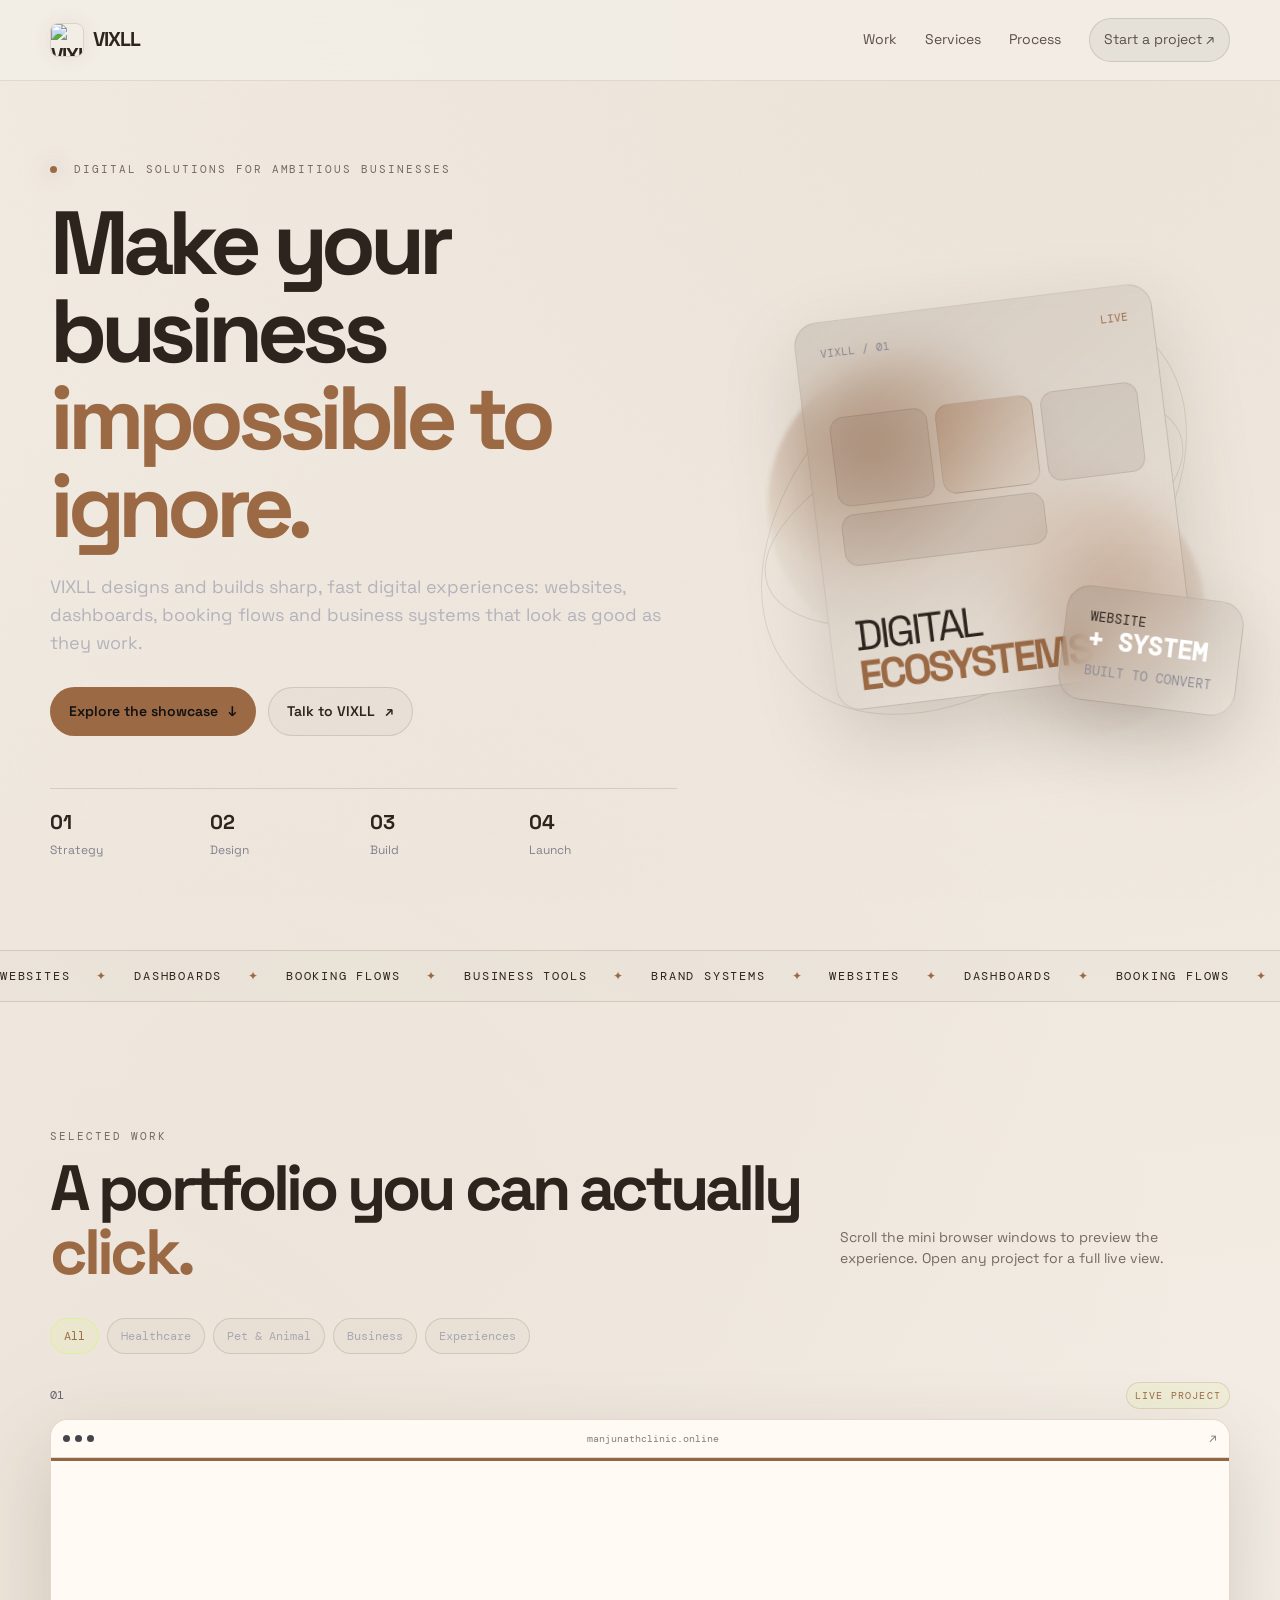
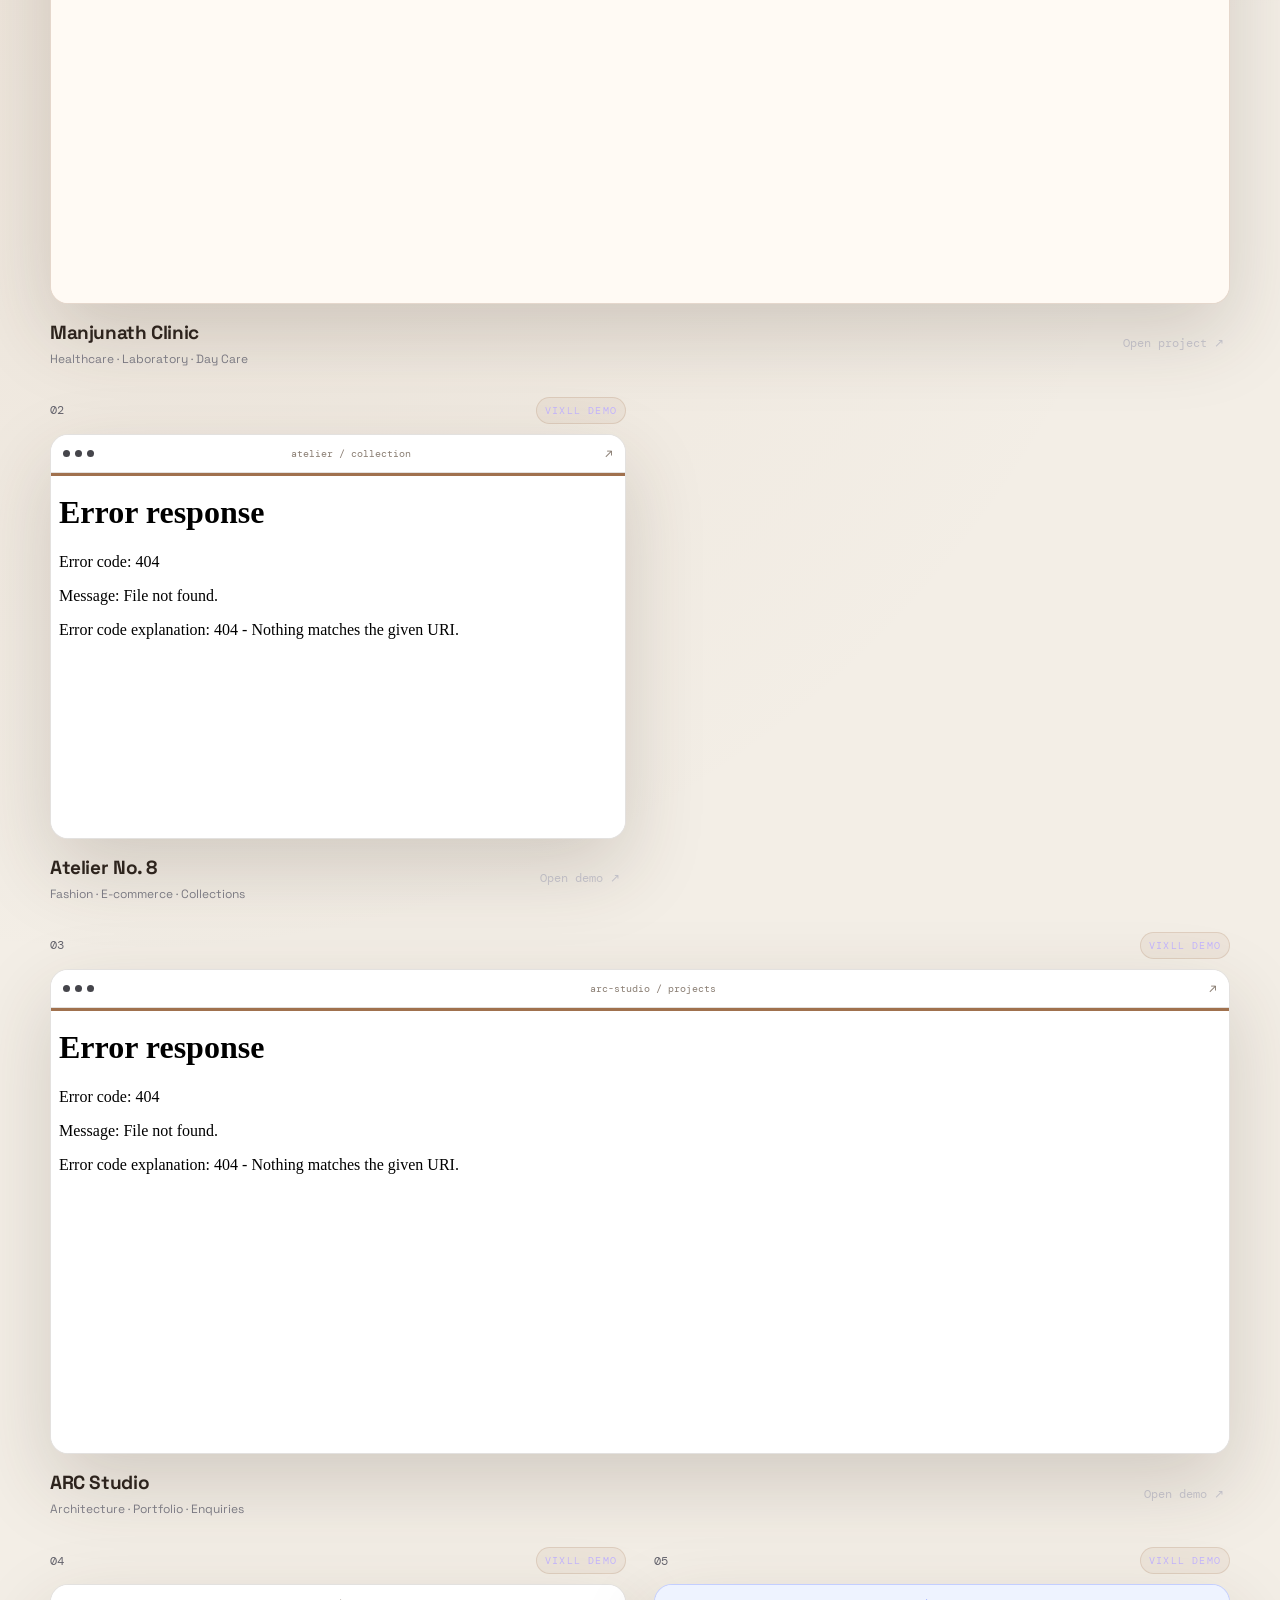
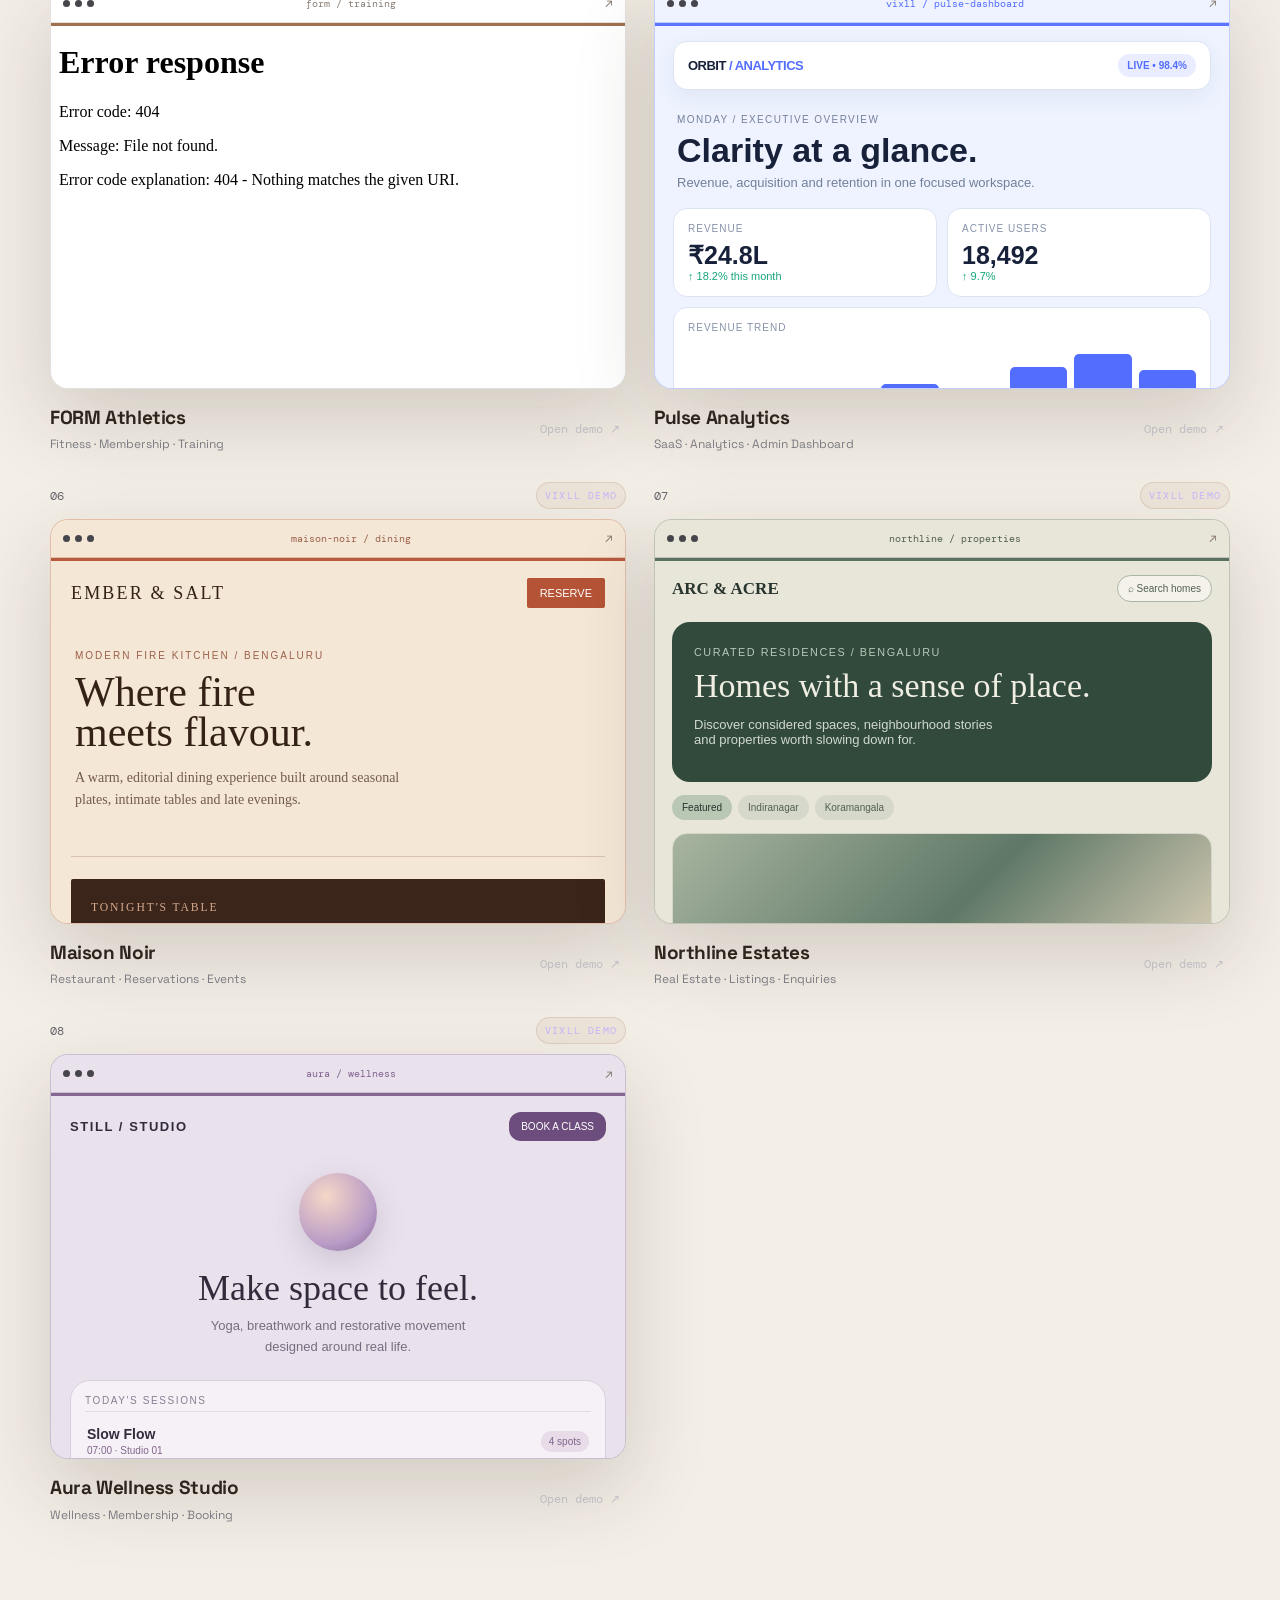
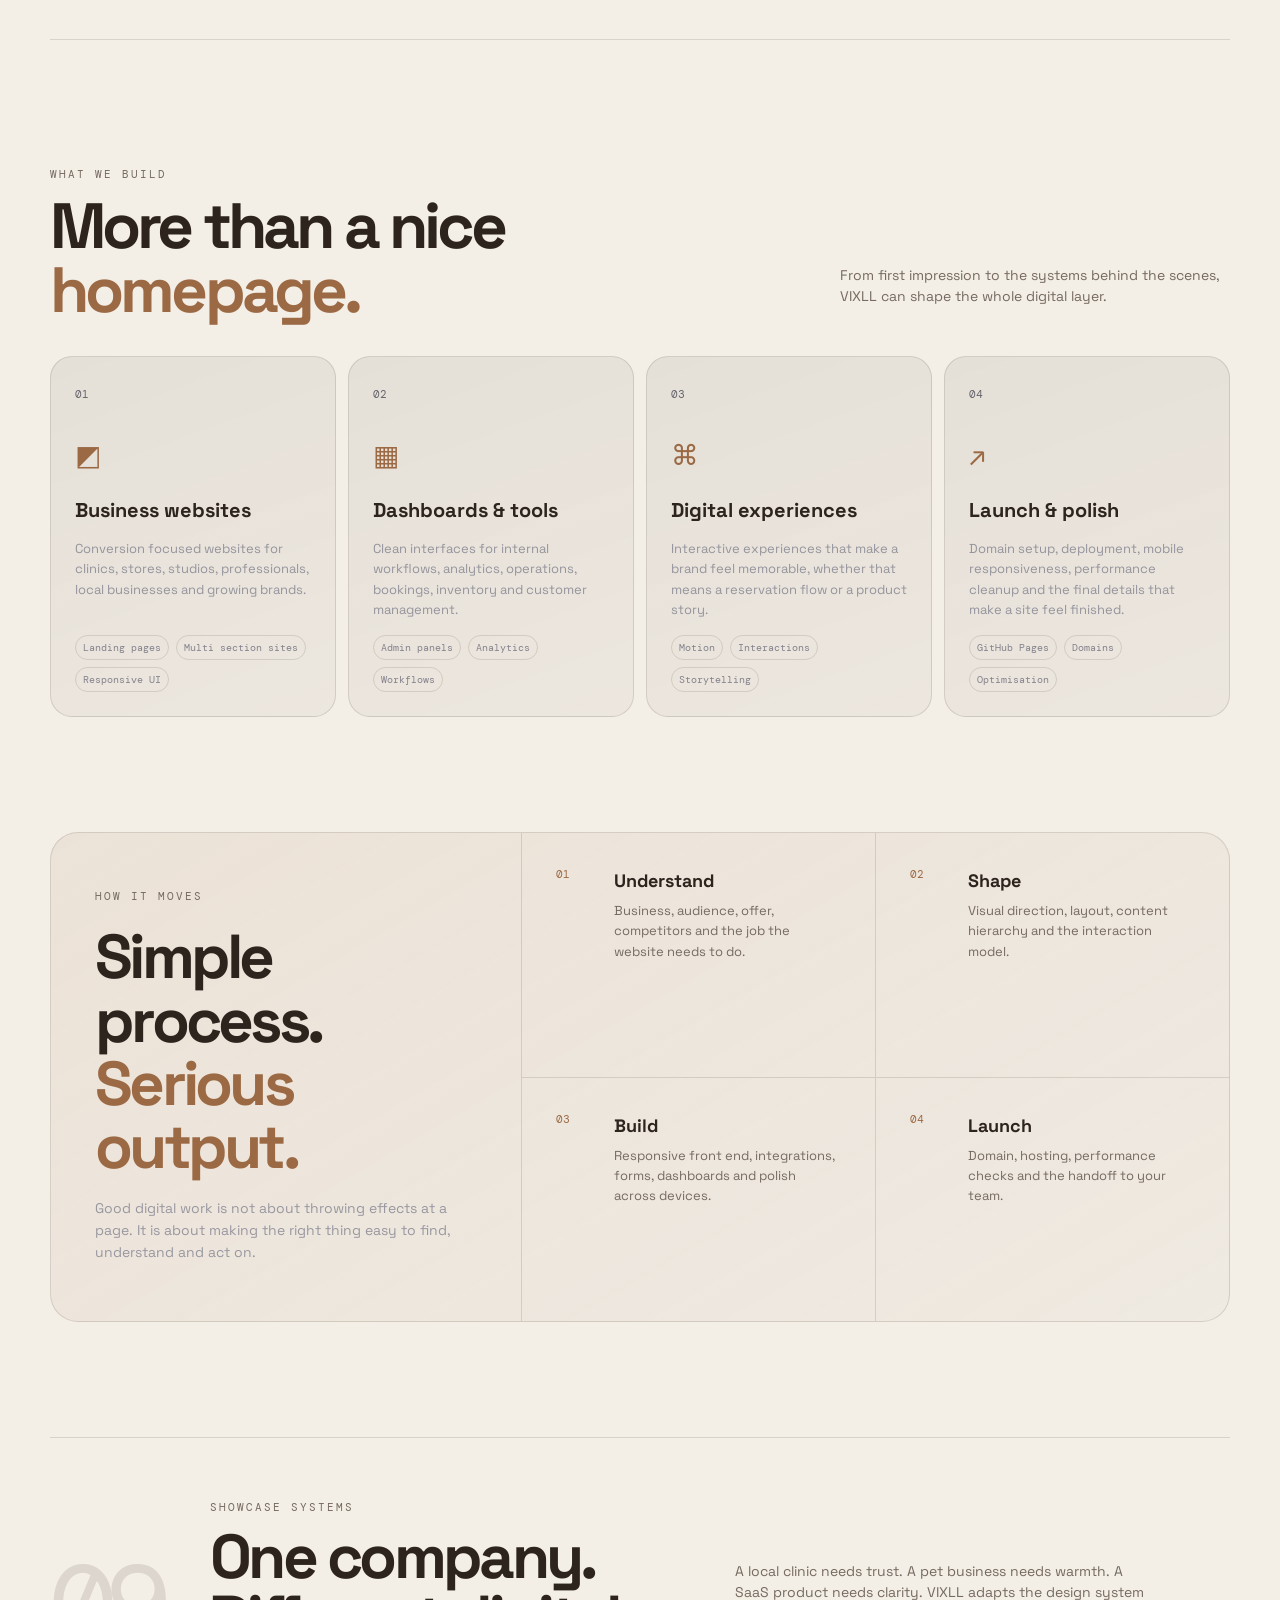
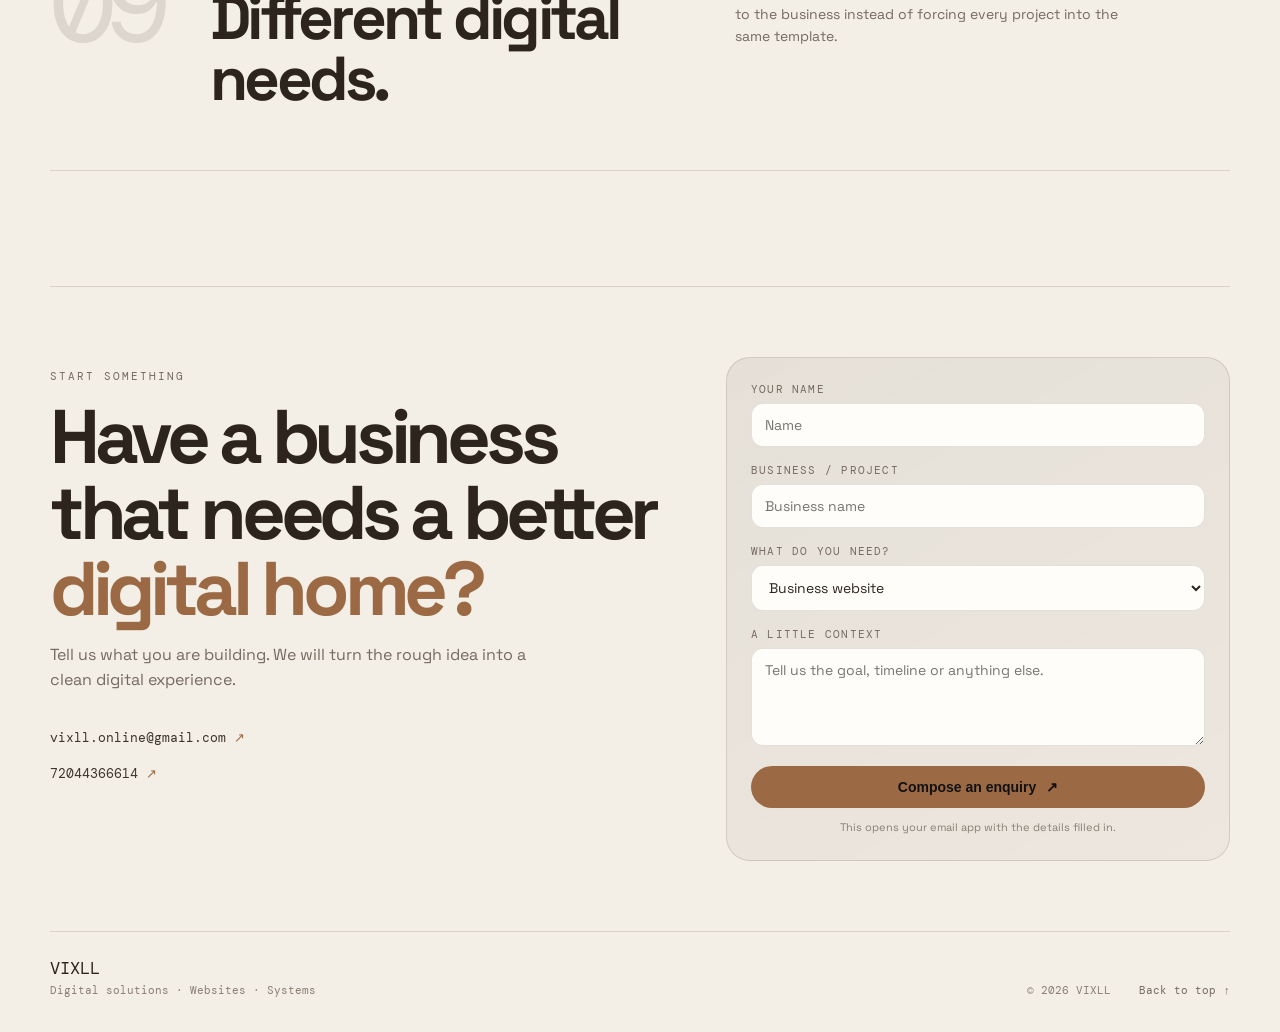
==== commit fcacc5c2: "Add files via upload" ====
--- a/index.html
+++ b/index.html
@@ -87,45 +87,35 @@
           </div>
           <div class="work-bottom"><div><h3>Manjunath Clinic</h3><p>Healthcare · Laboratory · Day Care</p></div><button class="view-button" data-open="https://manjunathclinic.online/">Open project ↗</button></div>
         </article>
-
-        <article class="work-card reveal" data-category="pet">
-          <div class="work-meta"><span class="work-index">02</span><span class="badge live">LIVE PROJECT</span></div>
-          <div class="browser-frame" data-url="https://vikasxox.github.io/Raj-pets-hub-/" data-preview-theme="raj">
-            <div class="browser-bar"><span class="dots"><b></b><b></b><b></b></span><span class="browser-url">raj-pets-hub</span><span class="expand">↗</span></div>
-            <iframe loading="lazy" title="Raj Pets Hub website preview" src="https://vikasxox.github.io/Raj-pets-hub-/"></iframe>
-          </div>
-          <div class="work-bottom"><div><h3>Raj Pets Hub</h3><p>Pet Shop · Clinic · Aquarium</p></div><button class="view-button" data-open="https://vikasxox.github.io/Raj-pets-hub-/">Open project ↗</button></div>
-        </article>
-
-        <article class="work-card reveal" data-category="pet">
-          <div class="work-meta"><span class="work-index">03</span><span class="badge live">LIVE PROJECT</span></div>
-          <div class="browser-frame" data-url="https://vikasxox.github.io/Akshara-pet-clinic-/" data-preview-theme="akshara">
-            <div class="browser-bar"><span class="dots"><b></b><b></b><b></b></span><span class="browser-url">akshara-pet-clinic</span><span class="expand">↗</span></div>
-            <iframe loading="lazy" title="Akshara Pet Shop and Clinic website preview" src="https://vikasxox.github.io/Akshara-pet-clinic-/"></iframe>
-          </div>
-          <div class="work-bottom"><div><h3>Akshara Pet Shop & Clinic</h3><p>Retail · Veterinary · Grooming</p></div><button class="view-button" data-open="https://vikasxox.github.io/Akshara-pet-clinic-/">Open project ↗</button></div>
-        </article>
-
-        <article class="work-card reveal" data-category="pet">
-          <div class="work-meta"><span class="work-index">04</span><span class="badge live">LIVE PROJECT</span></div>
-          <div class="browser-frame" data-url="https://vikasxox.github.io/Jeeva-amrutha-/" data-preview-theme="jeeva">
-            <div class="browser-bar"><span class="dots"><b></b><b></b><b></b></span><span class="browser-url">jeeva-amrutha</span><span class="expand">↗</span></div>
-            <iframe loading="lazy" title="Jeeva Amrutha Pet Hospital website preview" src="https://vikasxox.github.io/Jeeva-amrutha-/"></iframe>
-          </div>
-          <div class="work-bottom"><div><h3>Jeeva Amrutha Pet Hospital</h3><p>Veterinary · Pharmacy · Pet Care</p></div><button class="view-button" data-open="https://vikasxox.github.io/Jeeva-amrutha-/">Open project ↗</button></div>
-        </article>
-
-        <article class="work-card large reveal" data-category="pet">
-          <div class="work-meta"><span class="work-index">05</span><span class="badge live">LIVE PROJECT</span></div>
-          <div class="browser-frame" data-url="https://vikasxox.github.io/Uzi-s-pawsitive-paradise/" data-preview-theme="uzi">
-            <div class="browser-bar"><span class="dots"><b></b><b></b><b></b></span><span class="browser-url">uzi-s-pawsitive-paradise</span><span class="expand">↗</span></div>
-            <iframe loading="lazy" title="Uzi's Pawsitive Paradise website preview" src="https://vikasxox.github.io/Uzi-s-pawsitive-paradise/"></iframe>
-          </div>
-          <div class="work-bottom"><div><h3>Uzi's Pawsitive Paradise</h3><p>Grooming · Boarding · Day Care</p></div><button class="view-button" data-open="https://vikasxox.github.io/Uzi-s-pawsitive-paradise/">Open project ↗</button></div>
+<article class="work-card reveal" data-category="experience">
+          <div class="work-meta"><span class="work-index">02</span><span class="badge demo">VIXLL DEMO</span></div>
+          <div class="browser-frame" data-local="demos/atelier.html" data-preview-theme="atelier">
+            <div class="browser-bar"><span class="dots"><b></b><b></b><b></b></span><span class="browser-url">atelier / collection</span><span class="expand">↗</span></div>
+            <iframe loading="lazy" title="Fashion and lifestyle storefront demo" src="demos/atelier.html"></iframe>
+          </div>
+          <div class="work-bottom"><div><h3>Atelier No. 8</h3><p>Fashion · E-commerce · Collections</p></div><button class="view-button" data-open="demos/atelier.html">Open demo ↗</button></div>
+        </article>
+
+        <article class="work-card large reveal" data-category="business">
+          <div class="work-meta"><span class="work-index">03</span><span class="badge demo">VIXLL DEMO</span></div>
+          <div class="browser-frame" data-local="demos/arc-studio.html" data-preview-theme="arc">
+            <div class="browser-bar"><span class="dots"><b></b><b></b><b></b></span><span class="browser-url">arc-studio / projects</span><span class="expand">↗</span></div>
+            <iframe loading="lazy" title="Architecture studio website demo" src="demos/arc-studio.html"></iframe>
+          </div>
+          <div class="work-bottom"><div><h3>ARC Studio</h3><p>Architecture · Portfolio · Enquiries</p></div><button class="view-button" data-open="demos/arc-studio.html">Open demo ↗</button></div>
+        </article>
+
+        <article class="work-card reveal" data-category="experience">
+          <div class="work-meta"><span class="work-index">04</span><span class="badge demo">VIXLL DEMO</span></div>
+          <div class="browser-frame" data-local="demos/fitness.html" data-preview-theme="fitness">
+            <div class="browser-bar"><span class="dots"><b></b><b></b><b></b></span><span class="browser-url">form / training</span><span class="expand">↗</span></div>
+            <iframe loading="lazy" title="Fitness studio website demo" src="demos/fitness.html"></iframe>
+          </div>
+          <div class="work-bottom"><div><h3>FORM Athletics</h3><p>Fitness · Membership · Training</p></div><button class="view-button" data-open="demos/fitness.html">Open demo ↗</button></div>
         </article>
 
         <article class="work-card reveal" data-category="business">
-          <div class="work-meta"><span class="work-index">06</span><span class="badge demo">VIXLL DEMO</span></div>
+          <div class="work-meta"><span class="work-index">05</span><span class="badge demo">VIXLL DEMO</span></div>
           <div class="browser-frame" data-local="demos/saas-dashboard.html" data-preview-theme="saas">
             <div class="browser-bar"><span class="dots"><b></b><b></b><b></b></span><span class="browser-url">vixll / pulse-dashboard</span><span class="expand">↗</span></div>
             <iframe loading="lazy" title="SaaS analytics dashboard demo" src="demos/saas-dashboard.html"></iframe>
@@ -134,7 +124,7 @@
         </article>
 
         <article class="work-card reveal" data-category="experience">
-          <div class="work-meta"><span class="work-index">07</span><span class="badge demo">VIXLL DEMO</span></div>
+          <div class="work-meta"><span class="work-index">06</span><span class="badge demo">VIXLL DEMO</span></div>
           <div class="browser-frame" data-local="demos/restaurant.html" data-preview-theme="restaurant">
             <div class="browser-bar"><span class="dots"><b></b><b></b><b></b></span><span class="browser-url">maison-noir / dining</span><span class="expand">↗</span></div>
             <iframe loading="lazy" title="Restaurant website demo" src="demos/restaurant.html"></iframe>
@@ -143,7 +133,7 @@
         </article>
 
         <article class="work-card reveal" data-category="business">
-          <div class="work-meta"><span class="work-index">08</span><span class="badge demo">VIXLL DEMO</span></div>
+          <div class="work-meta"><span class="work-index">07</span><span class="badge demo">VIXLL DEMO</span></div>
           <div class="browser-frame" data-local="demos/real-estate.html" data-preview-theme="estate">
             <div class="browser-bar"><span class="dots"><b></b><b></b><b></b></span><span class="browser-url">northline / properties</span><span class="expand">↗</span></div>
             <iframe loading="lazy" title="Real estate website demo" src="demos/real-estate.html"></iframe>
@@ -152,7 +142,7 @@
         </article>
 
         <article class="work-card reveal" data-category="experience">
-          <div class="work-meta"><span class="work-index">09</span><span class="badge demo">VIXLL DEMO</span></div>
+          <div class="work-meta"><span class="work-index">08</span><span class="badge demo">VIXLL DEMO</span></div>
           <div class="browser-frame" data-local="demos/wellness.html" data-preview-theme="wellness">
             <div class="browser-bar"><span class="dots"><b></b><b></b><b></b></span><span class="browser-url">aura / wellness</span><span class="expand">↗</span></div>
             <iframe loading="lazy" title="Wellness studio website demo" src="demos/wellness.html"></iframe>
